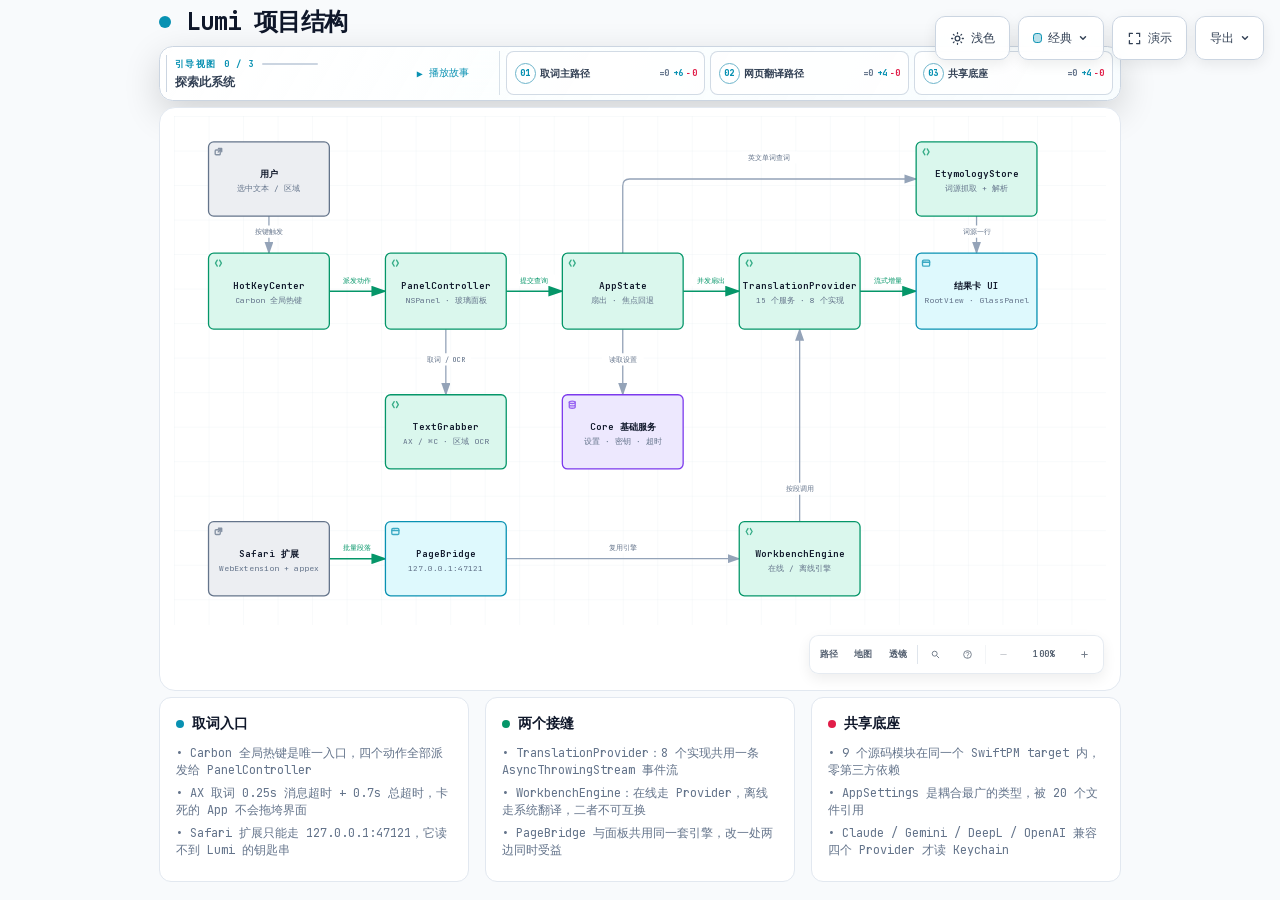
==== docs/lumi-architecture.html @ be167ce5 "Lumi: macOS 取词翻译面板（受 Easydict 启发，从零写起） 64 个 Swift 文件 / 16,240 行，单一 SwiftPM target，零第三方依赖。 build.sh 不" ====
<!DOCTYPE html>
<html lang="zh-CN" data-theme="dark" data-preset="classic">
<head>
  <meta charset="UTF-8">
  <meta name="viewport" content="width=device-width, initial-scale=1.0">
  <meta name="generator" content="archify 2.17.0-dev.1">
  <title>Lumi 项目结构</title>
  <script>
    // Resolve the theme before first paint so light-preference users don't
    // see a dark flash. The toolbar script below re-applies with UI state.
    (function () {
      try {
        var theme = null;
        try {
          var param = new URLSearchParams(window.location.search).get('theme');
          if (param === 'light' || param === 'dark') theme = param;
          if (new URLSearchParams(window.location.search).get('embed') === '1') {
            document.documentElement.setAttribute('data-embed', 'true');
          }
          if (new URLSearchParams(window.location.search).get('present') === '1') {
            document.documentElement.setAttribute('data-present', 'true');
          }
        } catch (_) {}
        if (!theme) {
          try { theme = localStorage.getItem('archify-theme'); } catch (_) {}
        }
        if (theme !== 'light' && theme !== 'dark') {
          theme = window.matchMedia('(prefers-color-scheme: light)').matches ? 'light' : 'dark';
        }
        document.documentElement.setAttribute('data-theme', theme);
      } catch (_) {}
    })();
  </script>
  <style id="archify-fonts">
/*
JetBrains Mono variable WOFF2 subsets from Google Fonts service revision v24.
These fixed bytes are shared by the viewer and its SVG/raster exports.
No local() source: an installed copy must not override the bundled font.
Uncovered characters (including CJK) still use the system fallback stack.
Upstream: https://github.com/JetBrains/JetBrainsMono

cyrillic-ext    1664 bytes  sha256 9343de2ca5d9549f792e7962375af8efb0f320c7643bfd36c884b5a30e5c396f
cyrillic        8892 bytes  sha256 4995a9a43ac659ec32fcd8b463755cd6a07b31a6e6b3894a6a153b661cf490e2
greek           6800 bytes  sha256 49c3da6c9a2b279b0f1f860f5cfb1f5dc38d88a5c7be9c9b1837bbc4e3db6111
vietnamese      5872 bytes  sha256 d44eb1936043a56038eb02dd70b243f379bef65783f94ec12f277550720411f1
latin-ext      11596 bytes  sha256 9c38cb2d0d2d93c1ee6e21fa78db76f13ea7e15e15cc64214c7ca89b6aaa35c4
latin          31340 bytes  sha256 2c32b9b3ee358c119e210f6f5195f9bd34894d78a785ff2e95d60e718e400af4

Copyright 2020 The JetBrains Mono Project Authors (https://github.com/JetBrains/JetBrainsMono)

This Font Software is licensed under the SIL Open Font License, Version 1.1.
This license is copied below, and is also available with a FAQ at:
https://openfontlicense.org


-----------------------------------------------------------
SIL OPEN FONT LICENSE Version 1.1 - 26 February 2007
-----------------------------------------------------------

PREAMBLE
The goals of the Open Font License (OFL) are to stimulate worldwide
development of collaborative font projects, to support the font creation
efforts of academic and linguistic communities, and to provide a free and
open framework in which fonts may be shared and improved in partnership
with others.

The OFL allows the licensed fonts to be used, studied, modified and
redistributed freely as long as they are not sold by themselves. The
fonts, including any derivative works, can be bundled, embedded,
redistributed and/or sold with any software provided that any reserved
names are not used by derivative works. The fonts and derivatives,
however, cannot be released under any other type of license. The
requirement for fonts to remain under this license does not apply
to any document created using the fonts or their derivatives.

DEFINITIONS
"Font Software" refers to the set of files released by the Copyright
Holder(s) under this license and clearly marked as such. This may
include source files, build scripts and documentation.

"Reserved Font Name" refers to any names specified as such after the
copyright statement(s).

"Original Version" refers to the collection of Font Software components as
distributed by the Copyright Holder(s).

"Modified Version" refers to any derivative made by adding to, deleting,
or substituting -- in part or in whole -- any of the components of the
Original Version, by changing formats or by porting the Font Software to a
new environment.

"Author" refers to any designer, engineer, programmer, technical
writer or other person who contributed to the Font Software.

PERMISSION & CONDITIONS
Permission is hereby granted, free of charge, to any person obtaining
a copy of the Font Software, to use, study, copy, merge, embed, modify,
redistribute, and sell modified and unmodified copies of the Font
Software, subject to the following conditions:

1) Neither the Font Software nor any of its individual components,
in Original or Modified Versions, may be sold by itself.

2) Original or Modified Versions of the Font Software may be bundled,
redistributed and/or sold with any software, provided that each copy
contains the above copyright notice and this license. These can be
included either as stand-alone text files, human-readable headers or
in the appropriate machine-readable metadata fields within text or
binary files as long as those fields can be easily viewed by the user.

3) No Modified Version of the Font Software may use the Reserved Font
Name(s) unless explicit written permission is granted by the corresponding
Copyright Holder. This restriction only applies to the primary font name as
presented to the users.

4) The name(s) of the Copyright Holder(s) or the Author(s) of the Font
Software shall not be used to promote, endorse or advertise any
Modified Version, except to acknowledge the contribution(s) of the
Copyright Holder(s) and the Author(s) or with their explicit written
permission.

5) The Font Software, modified or unmodified, in part or in whole,
must be distributed entirely under this license, and must not be
distributed under any other license. The requirement for fonts to
remain under this license does not apply to any document created
using the Font Software.

TERMINATION
This license becomes null and void if any of the above conditions are
not met.

DISCLAIMER
THE FONT SOFTWARE IS PROVIDED "AS IS", WITHOUT WARRANTY OF ANY KIND,
EXPRESS OR IMPLIED, INCLUDING BUT NOT LIMITED TO ANY WARRANTIES OF
MERCHANTABILITY, FITNESS FOR A PARTICULAR PURPOSE AND NONINFRINGEMENT
OF COPYRIGHT, PATENT, TRADEMARK, OR OTHER RIGHT. IN NO EVENT SHALL THE
COPYRIGHT HOLDER BE LIABLE FOR ANY CLAIM, DAMAGES OR OTHER LIABILITY,
INCLUDING ANY GENERAL, SPECIAL, INDIRECT, INCIDENTAL, OR CONSEQUENTIAL
DAMAGES, WHETHER IN AN ACTION OF CONTRACT, TORT OR OTHERWISE, ARISING
FROM, OUT OF THE USE OR INABILITY TO USE THE FONT SOFTWARE OR FROM
OTHER DEALINGS IN THE FONT SOFTWARE.
*/
    /* cyrillic-ext */
    @font-face { font-family: 'JetBrains Mono'; font-style: normal; font-weight: 400 800; font-display: swap;
      src: url([data-uri]) format('woff2');
      unicode-range: U+0460-052F, U+1C80-1C8A, U+20B4, U+2DE0-2DFF, U+A640-A69F, U+FE2E-FE2F; }
    /* cyrillic */
    @font-face { font-family: 'JetBrains Mono'; font-style: normal; font-weight: 400 800; font-display: swap;
      src: url([data-uri]) format('woff2');
      unicode-range: U+0301, U+0400-045F, U+0490-0491, U+04B0-04B1, U+2116; }
    /* greek */
    @font-face { font-family: 'JetBrains Mono'; font-style: normal; font-weight: 400 800; font-display: swap;
      src: url([data-uri]) format('woff2');
      unicode-range: U+0370-0377, U+037A-037F, U+0384-038A, U+038C, U+038E-03A1, U+03A3-03FF; }
    /* vietnamese */
    @font-face { font-family: 'JetBrains Mono'; font-style: normal; font-weight: 400 800; font-display: swap;
      src: url([data-uri]) format('woff2');
      unicode-range: U+0102-0103, U+0110-0111, U+0128-0129, U+0168-0169, U+01A0-01A1, U+01AF-01B0, U+0300-0301, U+0303-0304, U+0308-0309, U+0323, U+0329, U+1EA0-1EF9, U+20AB; }
    /* latin-ext */
    @font-face { font-family: 'JetBrains Mono'; font-style: normal; font-weight: 400 800; font-display: swap;
      src: url([data-uri]) format('woff2');
      unicode-range: U+0100-02BA, U+02BD-02C5, U+02C7-02CC, U+02CE-02D7, U+02DD-02FF, U+0304, U+0308, U+0329, U+1D00-1DBF, U+1E00-1E9F, U+1EF2-1EFF, U+2020, U+20A0-20AB, U+20AD-20C0, U+2113, U+2C60-2C7F, U+A720-A7FF; }
    /* latin */
    @font-face { font-family: 'JetBrains Mono'; font-style: normal; font-weight: 400 800; font-display: swap;
      src: url([data-uri]) format('woff2');
      unicode-range: U+0000-00FF, U+0131, U+0152-0153, U+02BB-02BC, U+02C6, U+02DA, U+02DC, U+0304, U+0308, U+0329, U+2000-206F, U+20AC, U+2122, U+2191, U+2193, U+2212, U+2215, U+FEFF, U+FFFD; }
  </style>
  <style>
    /* ==========================================================
       THEME VARIABLES — switch by toggling [data-theme] on <html>
       ========================================================== */
    :root,
    [data-theme="dark"] {
      --bg: #020617;
      --grid: #1e293b;
      --text: #ffffff;
      --text-muted: #94a3b8;
      --text-dim: #475569;
      /* UI chrome and menu hints need more contrast than SVG .t-dim accents */
      --text-faint: #7d8da1;

      --panel: rgba(15, 23, 42, 0.5);
      --panel-border: #1e293b;
      --lane-fill: rgba(15, 23, 42, 0.22);
      --lane-stroke: #334155;

      --arrow: #64748b;
      --arrow-emphasis: #34d399;

      /* Opaque mask color used behind semi-transparent component fills
         so the arrows drawn underneath are properly hidden. */
      --mask: #0f172a;

      --frontend-fill:    rgba(8, 51, 68, 0.4);
      --frontend-stroke:  #22d3ee;
      --backend-fill:     rgba(6, 78, 59, 0.4);
      --backend-stroke:   #34d399;
      --database-fill:    rgba(76, 29, 149, 0.4);
      --database-stroke:  #a78bfa;
      --cloud-fill:       rgba(120, 53, 15, 0.3);
      --cloud-stroke:     #fbbf24;
      --security-fill:    rgba(136, 19, 55, 0.4);
      --security-stroke:  #fb7185;
      --messagebus-fill:  rgba(251, 146, 60, 0.3);
      --messagebus-stroke:#fb923c;
      --external-fill:    rgba(30, 41, 59, 0.5);
      --external-stroke:  #94a3b8;

      --toolbar-bg:       rgba(15, 23, 42, 0.8);
      --toolbar-border:   #334155;
      --toolbar-text:     #e2e8f0;
      --toolbar-hover:    rgba(15, 23, 42, 0.95);
      --toolbar-menu-bg:  #0f172a;
    }

    [data-theme="light"] {
      --bg: #f8fafc;
      --grid: #e2e8f0;
      --text: #0f172a;
      --text-muted: #64748b;
      --text-dim: #94a3b8;
      --text-faint: #64748b;

      --panel: #ffffff;
      --panel-border: #e2e8f0;
      --lane-fill: rgba(248, 250, 252, 0.65);
      --lane-stroke: #cbd5e1;

      --arrow: #94a3b8;
      --arrow-emphasis: #059669;

      --mask: #ffffff;

      --frontend-fill:    rgba(34, 211, 238, 0.15);
      --frontend-stroke:  #0891b2;
      --backend-fill:     rgba(52, 211, 153, 0.18);
      --backend-stroke:   #059669;
      --database-fill:    rgba(167, 139, 250, 0.2);
      --database-stroke:  #7c3aed;
      --cloud-fill:       rgba(251, 191, 36, 0.18);
      --cloud-stroke:     #d97706;
      --security-fill:    rgba(251, 113, 133, 0.15);
      --security-stroke:  #e11d48;
      --messagebus-fill:  rgba(251, 146, 60, 0.15);
      --messagebus-stroke:#ea580c;
      --external-fill:    rgba(148, 163, 184, 0.18);
      --external-stroke:  #64748b;

      --toolbar-bg:       rgba(255, 255, 255, 0.92);
      --toolbar-border:   #cbd5e1;
      --toolbar-text:     #334155;
      --toolbar-hover:    #ffffff;
      --toolbar-menu-bg:  #ffffff;
    }

    /* ==========================================================
       SIGNAL FLOW — an opt-in, motion-forward visual preset.
       The variables also target a standalone exported SVG, whose
       root carries data-preset and data-theme directly.
       ========================================================== */
    [data-preset="signal-flow"][data-theme="dark"] {
      --bg: #030711;
      --grid: #15233a;
      --panel: rgba(6, 14, 28, 0.78);
      --panel-border: #1d3350;
      --lane-fill: rgba(9, 22, 40, 0.5);
      --lane-stroke: #2c4564;
      --text: #f5fbff;
      --text-muted: #9eb0c7;
      --text-dim: #52667f;
      --text-faint: #7890ad;
      --mask: #07101e;
      --frontend-fill: rgba(6, 182, 212, 0.14);
      --frontend-stroke: #67e8f9;
      --backend-fill: rgba(16, 185, 129, 0.14);
      --backend-stroke: #5eead4;
      --database-fill: rgba(139, 92, 246, 0.16);
      --database-stroke: #c4b5fd;
      --cloud-fill: rgba(245, 158, 11, 0.13);
      --cloud-stroke: #fcd34d;
      --security-fill: rgba(244, 63, 94, 0.13);
      --security-stroke: #fda4af;
      --messagebus-fill: rgba(249, 115, 22, 0.13);
      --messagebus-stroke: #fdba74;
      --external-fill: rgba(71, 85, 105, 0.24);
      --external-stroke: #a5b4c7;
      --arrow: #7890ad;
      --arrow-emphasis: #2dd4bf;
      --toolbar-bg: rgba(7, 16, 30, 0.86);
      --toolbar-border: #29415f;
      --toolbar-menu-bg: #07101e;
    }

    [data-preset="signal-flow"][data-theme="light"] {
      --bg: #f4f9fc;
      --grid: #d4e5ee;
      --panel: rgba(255, 255, 255, 0.82);
      --panel-border: #bfd5e2;
      --lane-fill: rgba(232, 243, 248, 0.62);
      --lane-stroke: #a9c5d5;
      --text: #102638;
      --text-muted: #587287;
      --text-dim: #8aa2b4;
      --text-faint: #668397;
      --mask: #ffffff;
      --frontend-fill: rgba(6, 182, 212, 0.09);
      --frontend-stroke: #0789a1;
      --backend-fill: rgba(5, 150, 105, 0.09);
      --backend-stroke: #087f69;
      --database-fill: rgba(124, 58, 237, 0.09);
      --database-stroke: #7254c7;
      --cloud-fill: rgba(217, 119, 6, 0.08);
      --cloud-stroke: #b9670b;
      --security-fill: rgba(225, 29, 72, 0.08);
      --security-stroke: #c53a59;
      --messagebus-fill: rgba(234, 88, 12, 0.08);
      --messagebus-stroke: #c65f27;
      --external-fill: rgba(100, 116, 139, 0.1);
      --external-stroke: #607a8c;
      --arrow: #7b97aa;
      --arrow-emphasis: #0d9488;
    }

    /* ==========================================================
       BLUEPRINT — a review-first drafting preset for deployment,
       infrastructure, and technical design documentation. It keeps
       the same semantic palette and geometry while trading glow for
       precise grid contrast, squared materials, and drafting marks.
       ========================================================== */
    [data-preset="blueprint"][data-theme="dark"] {
      --bg: #06131f;
      --grid: #17425a;
      --panel: rgba(7, 27, 43, 0.9);
      --panel-border: #27627f;
      --lane-fill: rgba(10, 43, 66, 0.36);
      --lane-stroke: #34799a;
      --text: #e3f6ff;
      --text-muted: #91b8ca;
      --text-dim: #557e92;
      --text-faint: #739caf;
      --mask: #0a2031;
      --frontend-fill: rgba(26, 157, 193, 0.14);
      --frontend-stroke: #66d9ef;
      --backend-fill: rgba(31, 155, 124, 0.13);
      --backend-stroke: #69dfbd;
      --database-fill: rgba(120, 105, 196, 0.14);
      --database-stroke: #b4a8ff;
      --cloud-fill: rgba(197, 145, 43, 0.13);
      --cloud-stroke: #ffd166;
      --security-fill: rgba(199, 76, 104, 0.13);
      --security-stroke: #ff8da1;
      --messagebus-fill: rgba(207, 112, 49, 0.13);
      --messagebus-stroke: #ffad66;
      --external-fill: rgba(84, 119, 139, 0.18);
      --external-stroke: #a7cad9;
      --arrow: #78a3b7;
      --arrow-emphasis: #64dfc1;
      --toolbar-bg: rgba(7, 28, 45, 0.92);
      --toolbar-border: #34799a;
      --toolbar-text: #d8f3ff;
      --toolbar-hover: rgba(18, 58, 83, 0.95);
      --toolbar-menu-bg: #0a2031;
    }

    [data-preset="blueprint"][data-theme="light"] {
      --bg: #edf7fa;
      --grid: #b5d5e1;
      --panel: rgba(249, 253, 255, 0.94);
      --panel-border: #78aabd;
      --lane-fill: rgba(210, 232, 240, 0.42);
      --lane-stroke: #83b2c4;
      --text: #123344;
      --text-muted: #4e7486;
      --text-dim: #86a6b4;
      --text-faint: #668c9d;
      --mask: #f9fdff;
      --frontend-fill: rgba(8, 145, 178, 0.08);
      --frontend-stroke: #087f9c;
      --backend-fill: rgba(5, 128, 101, 0.08);
      --backend-stroke: #08755f;
      --database-fill: rgba(100, 75, 180, 0.08);
      --database-stroke: #6757a8;
      --cloud-fill: rgba(181, 120, 15, 0.08);
      --cloud-stroke: #a86609;
      --security-fill: rgba(190, 48, 80, 0.07);
      --security-stroke: #b32f50;
      --messagebus-fill: rgba(196, 81, 22, 0.07);
      --messagebus-stroke: #b65120;
      --external-fill: rgba(79, 112, 128, 0.08);
      --external-stroke: #506f7e;
      --arrow: #6d93a5;
      --arrow-emphasis: #087f69;
      --toolbar-bg: rgba(247, 252, 254, 0.94);
      --toolbar-border: #8ab5c5;
      --toolbar-text: #294f61;
      --toolbar-hover: #ffffff;
      --toolbar-menu-bg: #f9fdff;
    }

    /* ==========================================================
       EDITORIAL — a warm, publication-minded preset for design
       reviews, launch notes, and documentation. The diagram keeps
       the same semantic palette and exact geometry, but trades
       software chrome for paper, ink, ruled structure, and one
       restrained vermilion accent.
       ========================================================== */
    [data-preset="editorial"][data-theme="dark"] {
      --bg: #181611;
      --grid: #39342a;
      --panel: rgba(35, 31, 24, 0.96);
      --panel-border: #625a4a;
      --lane-fill: rgba(52, 46, 35, 0.46);
      --lane-stroke: #726957;
      --text: #f4eddf;
      --text-muted: #b9ae9b;
      --text-dim: #776e60;
      --text-faint: #9d917e;
      --mask: #231f18;
      --frontend-fill: rgba(43, 133, 142, 0.16);
      --frontend-stroke: #7fc6c7;
      --backend-fill: rgba(63, 132, 92, 0.16);
      --backend-stroke: #8fc29e;
      --database-fill: rgba(117, 91, 141, 0.17);
      --database-stroke: #c0a4d0;
      --cloud-fill: rgba(170, 119, 49, 0.16);
      --cloud-stroke: #d8ad68;
      --security-fill: rgba(157, 69, 65, 0.17);
      --security-stroke: #df9085;
      --messagebus-fill: rgba(174, 79, 42, 0.16);
      --messagebus-stroke: #df946f;
      --external-fill: rgba(126, 115, 96, 0.18);
      --external-stroke: #b8ad99;
      --arrow: #948978;
      --arrow-emphasis: #dd6b3d;
      --toolbar-bg: rgba(35, 31, 24, 0.92);
      --toolbar-border: #625a4a;
      --toolbar-text: #eee5d5;
      --toolbar-hover: #302a20;
      --toolbar-menu-bg: #231f18;
    }

    [data-preset="editorial"][data-theme="light"] {
      --bg: #f2eee5;
      --grid: #d8d0c2;
      --panel: rgba(251, 248, 241, 0.97);
      --panel-border: #c4b9a6;
      --lane-fill: rgba(229, 221, 207, 0.42);
      --lane-stroke: #b8aa94;
      --text: #242018;
      --text-muted: #6f6658;
      --text-dim: #a09788;
      --text-faint: #817767;
      --mask: #fbf8f1;
      --frontend-fill: rgba(31, 117, 126, 0.09);
      --frontend-stroke: #287e84;
      --backend-fill: rgba(42, 119, 75, 0.09);
      --backend-stroke: #397b53;
      --database-fill: rgba(105, 75, 130, 0.09);
      --database-stroke: #765d86;
      --cloud-fill: rgba(157, 103, 31, 0.1);
      --cloud-stroke: #9a671f;
      --security-fill: rgba(153, 58, 52, 0.09);
      --security-stroke: #9e463f;
      --messagebus-fill: rgba(182, 70, 27, 0.09);
      --messagebus-stroke: #ad4b25;
      --external-fill: rgba(101, 91, 75, 0.09);
      --external-stroke: #746b5e;
      --arrow: #8a806f;
      --arrow-emphasis: #bb4c23;
      --toolbar-bg: rgba(251, 248, 241, 0.94);
      --toolbar-border: #c4b9a6;
      --toolbar-text: #40392f;
      --toolbar-hover: #fffdf8;
      --toolbar-menu-bg: #fbf8f1;
    }

    * { margin: 0; padding: 0; box-sizing: border-box; }

    body {
      font-family: 'JetBrains Mono', ui-monospace, SFMono-Regular, Menlo, Consolas, 'DejaVu Sans Mono', 'Liberation Mono', 'Noto Sans Mono CJK SC', 'PingFang SC', 'Hiragino Sans GB', 'Microsoft YaHei', monospace;
      background: var(--bg);
      min-height: 100vh;
      padding: 2rem;
      color: var(--text);
      transition: background 0.2s ease, color 0.2s ease;
    }

    html[data-preset="signal-flow"] body {
      background-image:
        radial-gradient(circle at 18% -8%, rgba(34, 211, 238, 0.14), transparent 34rem),
        radial-gradient(circle at 92% 18%, rgba(139, 92, 246, 0.12), transparent 30rem);
      background-attachment: fixed;
    }
    html[data-preset="signal-flow"][data-theme="light"] body {
      background-image:
        radial-gradient(circle at 18% -8%, rgba(6, 182, 212, 0.12), transparent 34rem),
        radial-gradient(circle at 92% 18%, rgba(139, 92, 246, 0.08), transparent 30rem);
    }
    html[data-preset="blueprint"] body {
      background-image:
        linear-gradient(var(--grid) 1px, transparent 1px),
        linear-gradient(90deg, var(--grid) 1px, transparent 1px);
      background-size: 32px 32px;
      background-position: -1px -1px;
      background-attachment: fixed;
    }
    html[data-preset="editorial"] body {
      background-image:
        linear-gradient(90deg, transparent 0, transparent 5.4rem, color-mix(in srgb, var(--security-stroke) 18%, transparent) 5.4rem, color-mix(in srgb, var(--security-stroke) 18%, transparent) calc(5.4rem + 1px), transparent calc(5.4rem + 1px)),
        repeating-linear-gradient(0deg, transparent 0, transparent 31px, color-mix(in srgb, var(--grid) 36%, transparent) 31px, color-mix(in srgb, var(--grid) 36%, transparent) 32px);
      background-attachment: fixed;
    }

    /* Gallery/embed mode keeps the generated artifact as the source of truth
       while presenting only its diagram surface inside a proof card. */
    html[data-embed="true"] body {
      min-height: 0;
      padding: 0;
      overflow: hidden;
      background: var(--bg);
      background-image: none;
    }
    html[data-embed="true"] .toolbar,
    html[data-embed="true"] .header,
    html[data-embed="true"] .cards,
    html[data-embed="true"] .diagram-nav,
    html[data-embed="true"] .overview-map,
    html[data-embed="true"] .focus-chip,
    html[data-embed="true"] .route-probe,
    html[data-embed="true"] .semantic-lens,
    html[data-embed="true"] .diagram-guide,
    html[data-embed="true"] .node-finder,
    html[data-embed="true"] .guided-views { display: none !important; }
    html[data-embed="true"] .container { max-width: none; }
    html[data-embed="true"] .diagram-container {
      padding: 0.5rem;
      border: 0;
      border-radius: 0;
      box-shadow: none;
    }
    html[data-embed="true"] .diagram-container svg { min-width: 0; }

    /* Share Chapter Cue lives in the HTML viewer layer, not inside the SVG.
       It gives one-shot embeds a title, authored note, truthful stop order,
       and lifecycle state while canonical diagram geometry stays untouched. */
    .share-chapter-cue { display: none; }
    html[data-embed="true"][data-share-playback="true"] .share-chapter-cue:not([hidden]),
    html[data-embed="true"][data-share-moment="true"] .share-chapter-cue:not([hidden]) {
      position: absolute;
      z-index: 18;
      top: 0.85rem;
      left: 50%;
      display: grid;
      grid-template-columns: auto minmax(9rem, 13.5rem) minmax(0, 1fr);
      align-items: center;
      gap: 0.45rem 0.85rem;
      width: min(52rem, calc(100% - 1.5rem));
      min-height: 3.35rem;
      padding: 0.55rem 0.75rem 0.65rem;
      overflow: hidden;
      border: 1px solid color-mix(in srgb, var(--frontend-stroke) 42%, var(--toolbar-border));
      border-radius: 0.75rem;
      background:
        linear-gradient(115deg, color-mix(in srgb, var(--frontend-fill) 52%, transparent), transparent 45%),
        color-mix(in srgb, var(--toolbar-menu-bg) 92%, transparent);
      color: var(--toolbar-text);
      box-shadow: 0 14px 42px rgba(0, 0, 0, 0.3), inset 0 1px 0 rgba(255, 255, 255, 0.045);
      backdrop-filter: blur(16px);
      pointer-events: none;
      animation: archify-share-cue-enter 280ms cubic-bezier(0.22, 1, 0.36, 1) both;
    }
    html[data-preset="blueprint"] .share-chapter-cue {
      border-radius: 0.2rem;
      background:
        linear-gradient(90deg, color-mix(in srgb, var(--frontend-fill) 46%, transparent), transparent 36%),
        var(--toolbar-menu-bg);
      box-shadow: 0 10px 28px rgba(0, 0, 0, 0.2);
      backdrop-filter: none;
    }
    html[data-preset="editorial"] .share-chapter-cue {
      border-color: var(--panel-border);
      background:
        linear-gradient(90deg, color-mix(in srgb, var(--security-fill) 58%, transparent), transparent 42%),
        var(--toolbar-menu-bg);
      box-shadow: 0 10px 30px color-mix(in srgb, #000 18%, transparent);
      backdrop-filter: none;
    }
    html[data-preset="editorial"] .share-chapter-state { color: var(--arrow-emphasis); }
    html[data-preset="editorial"] .share-chapter-state::before {
      border-radius: 0;
      box-shadow: none;
      transform: rotate(45deg) scale(0.8);
    }
    .share-chapter-index {
      display: grid;
      gap: 0.12rem;
      min-width: 5rem;
      padding-right: 0.75rem;
      border-right: 1px solid var(--toolbar-border);
    }
    .share-chapter-state {
      display: inline-flex;
      align-items: center;
      gap: 0.36rem;
      color: var(--frontend-stroke);
      font-size: 0.5rem;
      font-weight: 800;
      letter-spacing: 0.14em;
      text-transform: uppercase;
    }
    .share-chapter-state::before {
      width: 0.38rem;
      height: 0.38rem;
      border-radius: 50%;
      background: currentColor;
      box-shadow: 0 0 10px currentColor;
      content: '';
    }
    .share-chapter-cue[data-state="playing"] .share-chapter-state::before {
      animation: archify-share-cue-pulse 1.15s ease-in-out infinite;
    }
    .share-chapter-count {
      color: var(--text-faint);
      font-size: 0.5rem;
      font-weight: 700;
      letter-spacing: 0.08em;
      text-transform: uppercase;
    }
    .share-chapter-copy { min-width: 0; }
    .share-chapter-copy strong,
    .share-chapter-copy small,
    .share-chapter-route {
      display: block;
      overflow: hidden;
      text-overflow: ellipsis;
      white-space: nowrap;
    }
    .share-chapter-copy strong {
      color: var(--toolbar-text);
      font-size: 0.6875rem;
      line-height: 1.35;
    }
    .share-chapter-copy small {
      margin-top: 0.08rem;
      color: var(--text-muted);
      font-size: 0.5rem;
      line-height: 1.35;
    }
    .share-chapter-route {
      color: color-mix(in srgb, var(--frontend-stroke) 76%, var(--text-muted));
      font-size: 0.5625rem;
      font-weight: 650;
      letter-spacing: 0.015em;
      text-align: right;
    }
    .share-chapter-progress {
      position: absolute;
      right: 0;
      bottom: 0;
      left: 0;
      height: 2px;
      overflow: hidden;
      background: color-mix(in srgb, var(--toolbar-border) 72%, transparent);
    }
    .share-chapter-progress span {
      display: block;
      width: 100%;
      height: 100%;
      background: linear-gradient(90deg, var(--frontend-stroke), var(--database-stroke));
      box-shadow: 0 0 12px var(--frontend-stroke);
      transform: scaleX(0);
      transform-origin: left center;
    }

    /* Presentation Stage is a viewer-only layer: it gives the live diagram
       the viewport while keeping guided views, theme, focus, and exports real.
       Embed mode wins when both query parameters are present. */
    html[data-present="true"]:not([data-embed="true"]) body {
      height: 100dvh;
      min-height: 0;
      padding: 1rem;
      overflow: hidden;
    }
    html[data-present="true"]:not([data-embed="true"]) .container {
      display: flex;
      flex-direction: column;
      gap: 0.75rem;
      width: 100%;
      max-width: none;
      height: calc(100dvh - 2rem);
    }
    html[data-present="true"]:not([data-embed="true"]) .header {
      flex: none;
      min-width: 0;
      margin: 0;
      padding-right: 23rem;
    }
    html[data-present="true"]:not([data-embed="true"]) .header-row { margin-bottom: 0.25rem; }
    html[data-present="true"]:not([data-embed="true"]) .subtitle {
      overflow: hidden;
      text-overflow: ellipsis;
      white-space: nowrap;
    }
    html[data-present="true"]:not([data-embed="true"]) .guided-views {
      flex: none;
      margin-bottom: 0;
    }
    html[data-present="true"]:not([data-embed="true"]) .diagram-container {
      display: flex;
      flex: 1 1 auto;
      align-items: center;
      justify-content: center;
      min-height: 0;
      padding: 0.75rem;
      padding-bottom: calc(0.75rem + var(--archify-nav-reserve));
    }
    html[data-present="true"]:not([data-embed="true"]) .diagram-container > svg {
      flex: 1 1 auto;
      height: 100%;
      min-height: 0;
      width: 100%;
      min-width: 0;
    }
    html[data-present="true"]:not([data-embed="true"]) .cards { display: none; }
    html[data-present="true"]:not([data-embed="true"]) #btn-present {
      border-color: var(--frontend-stroke);
      color: var(--frontend-stroke);
    }

    /* The reader owns only the outer scale. Wide diagrams keep one authored
       SVG/viewBox while the runtime chooses a desktop width from the actual
       vertical budget. This avoids device-specific files and breakpoint
       jumps between a laptop and a tall monitor. */
    .container {
      width: 100%;
      max-width: var(--archify-reader-width, 1440px);
      margin: 0 auto;
    }
    @media (min-width: 768px) and (max-height: 920px) {
      .header { margin-bottom: 1rem; }
      .diagram-container { padding: 1rem; }
      .cards { margin-top: 1rem; }
      .card { padding: 1rem; }
    }

    .header { margin-bottom: 1.5rem; padding-right: 29.5rem; }

    html[data-preset="signal-flow"] .header,
    html[data-preset="blueprint"] .header,
    html[data-preset="editorial"] .header { padding-right: 29.5rem; }

    .header-row {
      display: flex;
      align-items: center;
      gap: 1rem;
      margin-bottom: 0.5rem;
    }

    .pulse-dot {
      width: 12px;
      height: 12px;
      background: var(--frontend-stroke);
      border-radius: 50%;
      animation: none;
    }

    html[data-motion-capable="true"] .pulse-dot { animation: pulse 2s infinite; }

    @keyframes pulse {
      0%, 100% { opacity: 1; }
      50% { opacity: 0.5; }
    }

    h1 {
      font-size: 1.5rem;
      font-weight: 700;
      letter-spacing: -0.025em;
    }

    .subtitle {
      color: var(--text-muted);
      font-size: 0.875rem;
      margin-left: 1.75rem;
    }

    html[data-preset="signal-flow"] .header-row::after {
      content: attr(data-preset-badge-signal-flow);
      margin-left: auto;
      color: var(--frontend-stroke);
      border: 1px solid var(--frontend-stroke);
      border-radius: 999px;
      padding: 0.28rem 0.6rem;
      font-size: 0.625rem;
      letter-spacing: 0.12em;
      opacity: 0.82;
      box-shadow: 0 0 20px rgba(34, 211, 238, 0.12);
      white-space: nowrap;
    }

    html[data-preset="blueprint"] .pulse-dot {
      width: 10px;
      height: 10px;
      border: 1px solid var(--frontend-stroke);
      border-radius: 1px;
      background: transparent;
      box-shadow: inset 0 0 0 2px var(--bg);
      transform: rotate(45deg);
      animation: none;
    }
    html[data-preset="blueprint"] .header-row::after {
      content: attr(data-preset-badge-blueprint);
      margin-left: auto;
      padding: 0.28rem 0.55rem;
      border-top: 1px solid var(--frontend-stroke);
      border-bottom: 1px solid var(--frontend-stroke);
      color: var(--frontend-stroke);
      font-size: 0.5625rem;
      font-weight: 700;
      letter-spacing: 0.14em;
      white-space: nowrap;
    }

    html[data-preset="editorial"] h1,
    html[data-preset="editorial"] .card h3 {
      font-family: Georgia, 'Times New Roman', 'Songti SC', STSong, serif;
      letter-spacing: -0.02em;
    }
    html[data-preset="editorial"] h1 { font-size: 1.72rem; font-weight: 600; }
    html[data-preset="editorial"] .pulse-dot {
      width: 9px;
      height: 9px;
      border: 1px solid var(--arrow-emphasis);
      border-radius: 0;
      background: var(--arrow-emphasis);
      box-shadow: 0 0 0 3px color-mix(in srgb, var(--arrow-emphasis) 14%, transparent);
      transform: rotate(45deg);
      animation: none;
    }
    html[data-preset="editorial"] .header-row::after {
      content: attr(data-preset-badge-editorial);
      margin-left: auto;
      padding: 0.32rem 0 0.24rem;
      border-bottom: 2px solid var(--arrow-emphasis);
      color: var(--arrow-emphasis);
      font-family: Georgia, 'Times New Roman', serif;
      font-size: 0.625rem;
      font-style: italic;
      font-weight: 600;
      letter-spacing: 0.08em;
      white-space: nowrap;
    }

    .diagram-container {
      --archify-nav-reserve: 0px;
      background: var(--panel);
      border-radius: 1rem;
      border: 1px solid var(--panel-border);
      padding: 1.5rem;
      padding-bottom: calc(1.5rem + var(--archify-nav-reserve));
      overflow: hidden;
      position: relative;
    }

    html[data-preset="signal-flow"] .diagram-container {
      position: relative;
      overflow: hidden;
      background: linear-gradient(180deg, rgba(8, 20, 38, 0.82), rgba(3, 8, 18, 0.94));
      box-shadow: inset 0 1px 0 rgba(255, 255, 255, 0.04), 0 28px 80px rgba(0, 0, 0, 0.34);
    }
    html[data-preset="signal-flow"][data-theme="light"] .diagram-container {
      background: linear-gradient(180deg, rgba(255, 255, 255, 0.9), rgba(237, 246, 250, 0.94));
      box-shadow: inset 0 1px 0 rgba(255, 255, 255, 0.72), 0 24px 60px rgba(45, 78, 99, 0.12);
    }
    html[data-preset="blueprint"] .diagram-container {
      border-color: var(--panel-border);
      border-radius: 0.35rem;
      background: var(--panel);
      box-shadow:
        inset 0 0 0 1px color-mix(in srgb, var(--panel-border) 34%, transparent),
        0 18px 48px rgba(0, 0, 0, 0.16);
    }
    html[data-preset="blueprint"] .diagram-container::after {
      content: "";
      position: absolute;
      z-index: 10;
      inset: 0.7rem;
      pointer-events: none;
      background:
        linear-gradient(var(--frontend-stroke), var(--frontend-stroke)) left top / 1.35rem 1px no-repeat,
        linear-gradient(var(--frontend-stroke), var(--frontend-stroke)) left top / 1px 1.35rem no-repeat,
        linear-gradient(var(--frontend-stroke), var(--frontend-stroke)) right top / 1.35rem 1px no-repeat,
        linear-gradient(var(--frontend-stroke), var(--frontend-stroke)) right top / 1px 1.35rem no-repeat,
        linear-gradient(var(--frontend-stroke), var(--frontend-stroke)) left bottom / 1.35rem 1px no-repeat,
        linear-gradient(var(--frontend-stroke), var(--frontend-stroke)) left bottom / 1px 1.35rem no-repeat,
        linear-gradient(var(--frontend-stroke), var(--frontend-stroke)) right bottom / 1.35rem 1px no-repeat,
        linear-gradient(var(--frontend-stroke), var(--frontend-stroke)) right bottom / 1px 1.35rem no-repeat;
      opacity: 0.58;
    }
    html[data-preset="editorial"] .diagram-container {
      overflow: hidden;
      border-color: var(--panel-border);
      border-radius: 0.38rem;
      background:
        linear-gradient(90deg, color-mix(in srgb, var(--security-fill) 58%, transparent), transparent 12%),
        var(--panel);
      box-shadow:
        0 1px 0 color-mix(in srgb, var(--text) 6%, transparent),
        0 18px 48px color-mix(in srgb, #000 19%, transparent);
    }
    html[data-preset="editorial"] .diagram-container::after {
      position: absolute;
      z-index: 10;
      top: 0.72rem;
      right: 1.25rem;
      padding: 0.2rem 0.52rem;
      border: 1px solid var(--panel-border);
      background: var(--panel);
      color: var(--arrow-emphasis);
      content: attr(data-preset-badge-editorial-plate);
      font-family: Georgia, 'Times New Roman', serif;
      font-size: 0.52rem;
      font-style: italic;
      font-weight: 600;
      letter-spacing: 0.09em;
      pointer-events: none;
    }
    html[data-embed="true"][data-preset="editorial"] .diagram-container::after { display: none; }
    html[data-motion-capable="true"][data-preset="signal-flow"][data-ambient-motion="running"] .diagram-container::before {
      content: "";
      position: absolute;
      inset: 0;
      pointer-events: none;
      background: linear-gradient(115deg, transparent 28%, rgba(103, 232, 249, 0.035) 48%, transparent 68%);
      transform: translateX(-70%);
      animation: archify-signal-scan 4.8s ease-in-out 1 both;
    }

    /* Motion Governor gives the reader a real static state and gives the
       strongest semantic action the only motion budget. Atmosphere resets to
       its authored base instead of freezing mid-cycle. Static artifacts never
       start a decorative pulse or scan. */
    html:not([data-motion-capable="true"]) svg[data-animation="trace"] [data-animate] {
      animation: none !important;
    }
    html[data-motion="still"] .pulse-dot,
    html[data-motion="still"] .diagram-container::before,
    html[data-motion="still"] svg[data-animation="trace"] [data-animate],
    html[data-motion-owner] .pulse-dot,
    html[data-motion-owner] .diagram-container::before,
    html[data-motion-owner] svg[data-animation="trace"] [data-animate],
    html[data-embed="true"] .pulse-dot,
    html[data-embed="true"] .diagram-container::before,
    html[data-share-playback="true"] .pulse-dot,
    html[data-share-playback="true"] .diagram-container::before,
    html[data-document-hidden="true"] .pulse-dot,
    html[data-document-hidden="true"] .diagram-container::before,
    html[data-document-hidden="true"] svg[data-animation="trace"] [data-animate] {
      animation: none !important;
    }
    html[data-motion="still"] .diagram-container::before,
    html[data-motion-owner] .diagram-container::before,
    html[data-embed="true"] .diagram-container::before,
    html[data-share-playback="true"] .diagram-container::before {
      opacity: 0;
    }
    html[data-motion="still"] .guided-view-progress span,
    html[data-motion="still"] .guided-story-caption,
    html[data-motion="still"] .story-trail-flow,
    html[data-motion="still"] .intent-trace-flow,
    html[data-motion="still"] .route-probe-flow,
    html[data-motion="still"] .route-journey-flow,
    html[data-motion="still"] .semantic-lens-flow,
    html[data-motion="still"] .diagram-guide,
    html[data-motion="still"] [data-story-step],
    html[data-motion="still"] .overview-map-live,
    html[data-motion="still"] .guided-view-stop,
    html[data-motion="still"] .share-chapter-cue,
    html[data-motion="still"] .share-chapter-state::before,
    html[data-motion="still"] .share-chapter-progress span,
    html[data-document-hidden="true"] .guided-view-progress span,
    html[data-document-hidden="true"] .story-trail-flow,
    html[data-document-hidden="true"] .intent-trace-flow,
    html[data-document-hidden="true"] .route-probe-flow,
    html[data-document-hidden="true"] .route-journey-flow,
    html[data-document-hidden="true"] .semantic-lens-flow,
    html[data-document-hidden="true"] .diagram-guide,
    html[data-document-hidden="true"] [data-story-step],
    html[data-document-hidden="true"] .overview-map-live,
    html[data-document-hidden="true"] .guided-view-stop,
    html[data-document-hidden="true"] .share-chapter-cue,
    html[data-document-hidden="true"] .share-chapter-state::before,
    html[data-document-hidden="true"] .share-chapter-progress span {
      animation: none !important;
    }
    html[data-motion="still"] .guided-view-progress span {
      transform: scaleX(1) !important;
    }
    html[data-motion="still"] svg[data-story-playing="true"] .story-trail-flow {
      stroke-dasharray: none;
      stroke-dashoffset: 0;
      opacity: 0.55;
    }
    html[data-motion="still"] .intent-trace-flow,
    html[data-motion="still"] .route-probe-flow {
      stroke-dasharray: none;
      stroke-dashoffset: 0;
      opacity: 0.72;
    }
    html[data-motion="still"] .route-journey-overlay,
    html[data-document-hidden="true"] .route-journey-overlay { display: none !important; }
    html[data-motion="still"] .relationship-pulse-overlay,
    html[data-motion="still"] .story-carrier-overlay,
    html[data-document-hidden="true"] .story-carrier-overlay { display: none !important; }
    html[data-motion="still"] .chapter-handoff-overlay { display: none !important; }
    html[data-motion="still"] .chapter-handoff-anchor { animation: none !important; }
    html[data-motion="still"] .guided-view-chapter,
    html[data-motion="still"] svg [data-node-id],
    html[data-motion="still"] svg [data-edge-from],
    html[data-motion="still"] svg [data-detail],
    html[data-motion="still"] svg [data-detail-anchor],
    html[data-motion="still"] svg [data-legend-hit],
    html[data-motion="still"] svg {
      transition: none !important;
    }

    svg {
      width: 100%;
      min-width: min(900px, 100%);
      display: block;
      transform-origin: 0 0;
      transition: transform 0.18s ease;
    }

    .diagram-container.is-camera-moving svg {
      transition: transform 0.42s cubic-bezier(0.22, 1, 0.36, 1);
    }
    .diagram-container.is-camera-transaction svg { transition: none; }
    .diagram-container.is-pannable { cursor: grab; }
    .diagram-container.is-panning { cursor: grabbing; user-select: none; }
    .diagram-container.is-panning svg { transition: none; }

    .diagram-nav {
      position: absolute;
      right: 1rem;
      bottom: 1rem;
      z-index: 12;
      display: inline-flex;
      align-items: center;
      max-width: calc(100% - 2rem);
      padding: 0.15rem;
      gap: 0;
      overflow-x: auto;
      border: 1px solid color-mix(in srgb, var(--toolbar-border) 48%, transparent);
      border-radius: 0.58rem;
      background: color-mix(in srgb, var(--toolbar-bg) 82%, transparent);
      box-shadow: 0 5px 14px rgba(0, 0, 0, 0.07);
      backdrop-filter: blur(10px);
      scrollbar-width: none;
    }
    .diagram-nav::-webkit-scrollbar { display: none; }
    .diagram-nav button,
    .focus-chip button,
    .guided-views button {
      border: 0;
      background: transparent;
      color: var(--toolbar-text);
      font: inherit;
      cursor: pointer;
    }
    .diagram-nav button {
      min-width: 2rem;
      height: 2rem;
      padding: 0 0.35rem;
      border-radius: 0.35rem;
      color: color-mix(in srgb, var(--toolbar-text) 68%, transparent);
      font-size: 0.56rem;
      font-weight: 600;
      letter-spacing: 0.02em;
      transition: background 0.15s, color 0.15s;
    }
    .diagram-nav button:hover,
    .diagram-nav button:focus-visible,
    .focus-chip button:hover,
    .focus-chip button:focus-visible,
    .guided-views button:hover,
    .guided-views button:focus-visible { background: var(--toolbar-hover); }
    .diagram-nav button:focus-visible,
    .focus-chip button:focus-visible,
    .guided-views button:focus-visible {
      outline: 2px solid var(--frontend-stroke);
      outline-offset: 1px;
    }
    .diagram-nav button:disabled { opacity: 0.38; cursor: default; }
    .diagram-nav button:disabled:hover { background: transparent; }
    .diagram-nav #btn-route-probe,
    .diagram-nav #btn-overview-map,
    .diagram-nav #btn-semantic-lens {
      min-width: auto;
      padding-inline: 0.5rem;
      color: color-mix(in srgb, var(--toolbar-text) 86%, transparent);
      font-weight: 650;
    }
    .diagram-nav #btn-node-finder,
    .diagram-nav [data-view="out"] {
      position: relative;
      margin-left: 0.25rem;
    }
    .diagram-nav #btn-node-finder::before,
    .diagram-nav [data-view="out"]::before {
      position: absolute;
      top: 0.4rem;
      bottom: 0.4rem;
      left: -0.13rem;
      width: 1px;
      background: color-mix(in srgb, var(--toolbar-border) 62%, transparent);
      content: "";
      pointer-events: none;
    }
    .diagram-nav-icon {
      display: block;
      width: 0.72rem;
      height: 0.72rem;
      margin: auto;
      background: currentColor;
      -webkit-mask-position: center;
      -webkit-mask-repeat: no-repeat;
      -webkit-mask-size: contain;
      mask-position: center;
      mask-repeat: no-repeat;
      mask-size: contain;
    }
    .diagram-nav-icon.find {
      -webkit-mask-image: url("data:image/svg+xml,%3Csvg xmlns='http://www.w3.org/2000/svg' viewBox='0 0 20 20'%3E%3Ccircle cx='8.5' cy='8.5' r='4.5' fill='none' stroke='black' stroke-width='1.8'/%3E%3Cpath d='m12 12 4 4' fill='none' stroke='black' stroke-width='1.8' stroke-linecap='round'/%3E%3C/svg%3E");
      mask-image: url("data:image/svg+xml,%3Csvg xmlns='http://www.w3.org/2000/svg' viewBox='0 0 20 20'%3E%3Ccircle cx='8.5' cy='8.5' r='4.5' fill='none' stroke='black' stroke-width='1.8'/%3E%3Cpath d='m12 12 4 4' fill='none' stroke='black' stroke-width='1.8' stroke-linecap='round'/%3E%3C/svg%3E");
    }
    .diagram-nav-icon.guide {
      -webkit-mask-image: url("data:image/svg+xml,%3Csvg xmlns='http://www.w3.org/2000/svg' viewBox='0 0 20 20'%3E%3Ccircle cx='10' cy='10' r='7' fill='none' stroke='black' stroke-width='1.7'/%3E%3Cpath d='M7.8 7.3a2.4 2.4 0 014.6.9c0 1.8-2.4 2-2.4 3.7M10 14.9h.01' fill='none' stroke='black' stroke-width='1.7' stroke-linecap='round'/%3E%3C/svg%3E");
      mask-image: url("data:image/svg+xml,%3Csvg xmlns='http://www.w3.org/2000/svg' viewBox='0 0 20 20'%3E%3Ccircle cx='10' cy='10' r='7' fill='none' stroke='black' stroke-width='1.7'/%3E%3Cpath d='M7.8 7.3a2.4 2.4 0 014.6.9c0 1.8-2.4 2-2.4 3.7M10 14.9h.01' fill='none' stroke='black' stroke-width='1.7' stroke-linecap='round'/%3E%3C/svg%3E");
    }
    .diagram-nav-icon.minus {
      -webkit-mask-image: url("data:image/svg+xml,%3Csvg xmlns='http://www.w3.org/2000/svg' viewBox='0 0 20 20'%3E%3Cpath d='M5 10h10' fill='none' stroke='black' stroke-width='1.8' stroke-linecap='round'/%3E%3C/svg%3E");
      mask-image: url("data:image/svg+xml,%3Csvg xmlns='http://www.w3.org/2000/svg' viewBox='0 0 20 20'%3E%3Cpath d='M5 10h10' fill='none' stroke='black' stroke-width='1.8' stroke-linecap='round'/%3E%3C/svg%3E");
    }
    .diagram-nav-icon.plus {
      -webkit-mask-image: url("data:image/svg+xml,%3Csvg xmlns='http://www.w3.org/2000/svg' viewBox='0 0 20 20'%3E%3Cpath d='M10 5v10M5 10h10' fill='none' stroke='black' stroke-width='1.8' stroke-linecap='round'/%3E%3C/svg%3E");
      mask-image: url("data:image/svg+xml,%3Csvg xmlns='http://www.w3.org/2000/svg' viewBox='0 0 20 20'%3E%3Cpath d='M10 5v10M5 10h10' fill='none' stroke='black' stroke-width='1.8' stroke-linecap='round'/%3E%3C/svg%3E");
    }
    .diagram-nav [data-view="reset"] {
      display: inline-flex;
      align-items: center;
      justify-content: center;
      gap: 0.2rem;
      min-width: 3.1rem;
      padding-inline: 0.35rem;
    }
    .diagram-nav [data-view="reset"][data-detail-visible] {
      min-width: 3.8rem;
    }
    .diagram-nav-detail {
      color: color-mix(in srgb, var(--toolbar-text) 52%, transparent);
      font-size: 0.44rem;
      font-weight: 700;
      line-height: 1;
      letter-spacing: 0.07em;
    }
    .diagram-nav-percent {
      color: color-mix(in srgb, var(--toolbar-text) 84%, transparent);
      font-size: 0.55rem;
      font-weight: 650;
      line-height: 1;
    }
    .diagram-container[data-camera-indicator="true"] .diagram-nav-detail,
    .diagram-container[data-camera-indicator="true"] .diagram-nav-percent { color: var(--frontend-stroke); }
    .diagram-nav #btn-diagram-guide[aria-expanded="true"] {
      color: var(--cloud-stroke);
      background: var(--toolbar-hover);
    }

    /* Semantic Radar is a deliberately simplified, viewer-only overview. It
       uses authored node bounds and the live camera viewport rather than
       cloning the canonical SVG, so IDs, filters, animation, and export state
       stay singular and deterministic. */
    .overview-map {
      position: absolute;
      right: 1rem;
      bottom: calc(4.15rem + var(--archify-nav-reserve));
      z-index: 12;
      width: 11.25rem;
      overflow: hidden;
      border: 1px solid color-mix(in srgb, var(--frontend-stroke) 52%, var(--toolbar-border));
      border-radius: 0.78rem;
      background: var(--toolbar-menu-bg);
      color: var(--toolbar-text);
      box-shadow: 0 16px 42px rgba(0, 0, 0, 0.3);
      backdrop-filter: blur(16px);
      font-size: 0.625rem;
    }
    .overview-map[hidden] { display: none; }
    .overview-map[data-docked="true"] {
      position: fixed;
      right: var(--archify-radar-right, 1rem);
      top: var(--archify-radar-top, 1rem);
      bottom: auto;
    }
    .overview-map[data-docked="true"][data-dock-side="left"] {
      right: auto;
      left: var(--archify-radar-left, 1rem);
    }
    html[data-preset="blueprint"] .overview-map { border-radius: 0.28rem; }
    .overview-map-head {
      display: grid;
      grid-template-columns: auto minmax(0, 1fr) auto;
      align-items: center;
      gap: 0.45rem;
      min-height: 2.25rem;
      padding: 0.42rem 0.48rem 0.38rem 0.55rem;
      border-bottom: 1px solid var(--toolbar-border);
      background: linear-gradient(110deg, color-mix(in srgb, var(--frontend-fill) 45%, transparent), transparent 68%);
      cursor: grab;
      touch-action: none;
      user-select: none;
    }
    .overview-map[data-panel-dragging="true"] .overview-map-head { cursor: grabbing; }
    .overview-map[data-placement-invalid="true"] {
      border-color: var(--security-stroke);
      box-shadow: 0 0 0 2px color-mix(in srgb, var(--security-stroke) 34%, transparent), 0 16px 42px rgba(0, 0, 0, 0.3);
    }
    .overview-map[data-compact="true"] {
      width: 7.4rem;
    }
    .overview-map[data-compact="true"] .overview-map-head {
      grid-template-columns: minmax(0, 1fr) auto;
      gap: 0.24rem;
      min-height: 1.5rem;
      padding: 0.05rem 0.16rem 0.05rem 0.32rem;
      border-bottom: 0;
    }
    .overview-map[data-compact="true"] .overview-map-live,
    .overview-map[data-compact="true"] .overview-map-copy,
    .overview-map[data-compact="true"] .overview-map-surface,
    .overview-map[data-compact="true"] .overview-map-hint {
      display: none;
    }
    .overview-map[data-compact="true"] .overview-map-expand { display: inline-flex; }
    .overview-map[data-compact="true"] .overview-map-close {
      width: 1.15rem;
      height: 1.15rem;
      font-size: 0.72rem;
    }
    .overview-map-live {
      width: 0.42rem;
      height: 0.42rem;
      border-radius: 50%;
      background: var(--backend-stroke);
      box-shadow: 0 0 0 0 color-mix(in srgb, var(--backend-stroke) 52%, transparent);
      animation: archify-radar-live 2.4s ease-out infinite;
    }
    .overview-map-copy { min-width: 0; line-height: 1.1; }
    .overview-map-copy strong {
      display: block;
      overflow: hidden;
      color: var(--frontend-stroke);
      font-size: 0.59rem;
      letter-spacing: 0.12em;
      text-transform: uppercase;
      white-space: nowrap;
      text-overflow: ellipsis;
    }
    .overview-map-copy small {
      display: block;
      margin-top: 0.18rem;
      overflow: hidden;
      color: var(--text-faint);
      font-size: 0.52rem;
      letter-spacing: 0.04em;
      white-space: nowrap;
      text-overflow: ellipsis;
    }
    .overview-map-expand {
      display: none;
      align-items: center;
      justify-content: center;
      min-width: 0;
      height: 1.2rem;
      padding: 0 0.34rem;
      overflow: hidden;
      border: 0;
      border-radius: 0.3rem;
      background: transparent;
      color: var(--frontend-stroke);
      font: inherit;
      font-size: 0.49rem;
      font-weight: 700;
      letter-spacing: 0.06em;
      text-transform: uppercase;
      white-space: nowrap;
      cursor: pointer;
    }
    .overview-map-close {
      width: 1.55rem;
      height: 1.55rem;
      padding: 0;
      border: 0;
      border-radius: 0.34rem;
      background: transparent;
      color: var(--toolbar-text);
      font: inherit;
      font-size: 0.9rem;
      cursor: pointer;
    }
    .overview-map-expand:hover,
    .overview-map-expand:focus-visible,
    .overview-map-close:hover,
    .overview-map-close:focus-visible { background: var(--toolbar-hover); }
    .overview-map-expand:focus-visible,
    .overview-map-close:focus-visible,
    .overview-map-surface:focus-visible,
    .overview-map-node:focus-visible {
      outline: 2px solid var(--frontend-stroke);
      outline-offset: 1px;
    }
    .overview-map-surface {
      position: relative;
      height: 7rem;
      margin: 0.42rem;
      overflow: hidden;
      border: 1px solid color-mix(in srgb, var(--panel-border) 72%, transparent);
      border-radius: 0.42rem;
      background:
        linear-gradient(color-mix(in srgb, var(--panel-border) 26%, transparent) 1px, transparent 1px),
        linear-gradient(90deg, color-mix(in srgb, var(--panel-border) 26%, transparent) 1px, transparent 1px),
        color-mix(in srgb, var(--bg) 86%, transparent);
      background-size: 12px 12px;
      cursor: crosshair;
      touch-action: none;
    }
    html[data-preset="blueprint"] .overview-map-surface { border-radius: 0.1rem; }
    .overview-map-surface > svg {
      width: 100%;
      height: 100%;
      min-width: 0;
      transform: none !important;
      transition: none !important;
      display: block;
      overflow: visible;
    }
    .overview-map-node {
      fill: var(--backend-stroke);
      fill-opacity: 0.52;
      stroke: var(--backend-stroke);
      stroke-opacity: 0.86;
      vector-effect: non-scaling-stroke;
      cursor: pointer;
      transition: fill-opacity 140ms ease, stroke-width 140ms ease, filter 140ms ease;
    }
    .overview-map-node[data-kind="frontend"],
    .overview-map-node[data-kind="start"] { fill: var(--frontend-stroke); stroke: var(--frontend-stroke); }
    .overview-map-node[data-kind="database"],
    .overview-map-node[data-kind="success"] { fill: var(--database-stroke); stroke: var(--database-stroke); }
    .overview-map-node[data-kind="cloud"],
    .overview-map-node[data-kind="waiting"] { fill: var(--cloud-stroke); stroke: var(--cloud-stroke); }
    .overview-map-node[data-kind="messagebus"] { fill: var(--messagebus-stroke); stroke: var(--messagebus-stroke); }
    .overview-map-node[data-kind="security"],
    .overview-map-node[data-kind="decision"],
    .overview-map-node[data-kind="failure"] { fill: var(--security-stroke); stroke: var(--security-stroke); }
    .overview-map-node[data-kind="external"],
    .overview-map-node[data-kind="neutral"] { fill: var(--external-stroke); stroke: var(--external-stroke); }
    .overview-map-node[data-radar-active="true"],
    .overview-map-node:hover,
    .overview-map-node:focus-visible {
      fill-opacity: 0.92;
      stroke-width: 2.2;
      filter: drop-shadow(0 0 3px currentColor);
    }
    .overview-map-viewport {
      fill: color-mix(in srgb, var(--frontend-fill) 56%, transparent);
      stroke: var(--frontend-stroke);
      stroke-width: 2;
      vector-effect: non-scaling-stroke;
      pointer-events: none;
      filter: drop-shadow(0 0 3px color-mix(in srgb, var(--frontend-stroke) 54%, transparent));
    }
    .overview-map-hint {
      display: flex;
      justify-content: space-between;
      gap: 0.5rem;
      padding: 0 0.52rem 0.46rem;
      color: var(--text-faint);
      font-size: 0.49rem;
      letter-spacing: 0.06em;
      text-transform: uppercase;
    }
    .diagram-nav #btn-overview-map[aria-expanded="true"] {
      color: var(--frontend-stroke);
      background: var(--toolbar-hover);
    }
    .overview-map-feedback {
      position: absolute;
      right: 1rem;
      bottom: 4.15rem;
      z-index: 13;
      max-width: min(16rem, calc(100% - 2rem));
      padding: 0.38rem 0.55rem;
      border: 1px solid color-mix(in srgb, var(--frontend-stroke) 52%, var(--toolbar-border));
      border-radius: 0.5rem;
      background: var(--toolbar-menu-bg);
      color: var(--toolbar-text);
      box-shadow: 0 8px 24px rgba(0, 0, 0, 0.2);
      font-size: 0.52rem;
      line-height: 1.35;
      pointer-events: none;
    }
    .overview-map-feedback[hidden] { display: none; }
    .focus-chip[data-radar-yielded="true"] { display: none !important; }
    .diagram-nav #btn-route-probe[aria-pressed="true"] {
      color: var(--backend-stroke);
      background: var(--toolbar-hover);
    }
    .diagram-nav #btn-semantic-lens[aria-expanded="true"],
    .diagram-nav #btn-semantic-lens[aria-pressed="true"] {
      color: var(--database-stroke);
      background: var(--toolbar-hover);
    }

    /* Semantic Lens turns the compiled node-kind palette into an analytical
       legend. One kind reveals its real traffic; two kinds compare only their
       direct authored relationships. Geometry and the canonical SVG stay put. */
    .semantic-lens {
      position: absolute;
      right: 1rem;
      bottom: calc(4.15rem + var(--archify-nav-reserve));
      z-index: 24;
      width: min(20rem, calc(100% - 2rem));
      overflow: hidden;
      border: 1px solid color-mix(in srgb, var(--database-stroke) 58%, var(--toolbar-border));
      border-radius: 0.82rem;
      background:
        linear-gradient(135deg, color-mix(in srgb, var(--database-fill) 34%, transparent), transparent 48%),
        var(--toolbar-menu-bg);
      color: var(--toolbar-text);
      box-shadow: 0 18px 52px rgba(0, 0, 0, 0.36);
      backdrop-filter: blur(18px);
      animation: archify-lens-in 180ms cubic-bezier(0.22, 1, 0.36, 1);
    }
    .semantic-lens[hidden] { display: none; }
    .semantic-lens[data-dock-side="left"] { left: 1rem; right: auto; }
    .semantic-lens[data-dock-side="right"] { left: auto; right: 1rem; }
    html[data-preset="blueprint"] .semantic-lens { border-radius: 0.28rem; }
    .semantic-lens-head {
      display: grid;
      grid-template-columns: minmax(0, 1fr) auto;
      align-items: start;
      gap: 0.75rem;
      padding: 0.72rem 0.78rem 0.62rem;
      border-bottom: 1px solid var(--toolbar-border);
    }
    .semantic-lens-eyebrow {
      display: block;
      color: var(--database-stroke);
      font-size: 0.5rem;
      font-weight: 800;
      letter-spacing: 0.16em;
      text-transform: uppercase;
    }
    .semantic-lens-title {
      display: block;
      margin-top: 0.16rem;
      color: var(--text);
      font-size: 0.82rem;
      letter-spacing: -0.02em;
    }
    .semantic-lens-close {
      width: 1.75rem;
      height: 1.75rem;
      padding: 0;
      border: 0;
      border-radius: 0.35rem;
      background: transparent;
      color: var(--toolbar-text);
      font: inherit;
      font-size: 1rem;
      cursor: pointer;
    }
    .semantic-lens-close:hover,
    .semantic-lens-close:focus-visible { background: var(--toolbar-hover); }
    .semantic-lens-instruction {
      margin: 0;
      padding: 0.52rem 0.78rem 0.48rem;
      color: var(--text-faint);
      font-size: 0.55rem;
      line-height: 1.45;
    }
    .semantic-lens-kinds {
      display: grid;
      grid-template-columns: 1fr 1fr;
      gap: 0.3rem;
      max-height: min(15rem, 40vh);
      padding: 0 0.5rem 0.5rem;
      overflow-y: auto;
      scrollbar-width: thin;
    }
    .semantic-lens-kind {
      --lens-color: var(--external-stroke);
      display: grid;
      grid-template-columns: auto minmax(0, 1fr) auto;
      align-items: center;
      gap: 0.42rem;
      min-width: 0;
      min-height: 2.15rem;
      padding: 0.35rem 0.42rem;
      border: 1px solid color-mix(in srgb, var(--lens-color) 24%, var(--toolbar-border));
      border-radius: 0.45rem;
      background: color-mix(in srgb, var(--panel) 76%, transparent);
      color: var(--toolbar-text);
      font: inherit;
      text-align: left;
      cursor: pointer;
      transition: border-color 140ms ease, background 140ms ease, opacity 140ms ease;
    }
    html[data-preset="blueprint"] .semantic-lens-kind { border-radius: 0.12rem; }
    .semantic-lens-kind[data-kind="frontend"],
    .semantic-lens-kind[data-kind="start"] { --lens-color: var(--frontend-stroke); }
    .semantic-lens-kind[data-kind="backend"],
    .semantic-lens-kind[data-kind="active"] { --lens-color: var(--backend-stroke); }
    .semantic-lens-kind[data-kind="database"],
    .semantic-lens-kind[data-kind="success"] { --lens-color: var(--database-stroke); }
    .semantic-lens-kind[data-kind="cloud"],
    .semantic-lens-kind[data-kind="waiting"] { --lens-color: var(--cloud-stroke); }
    .semantic-lens-kind[data-kind="messagebus"] { --lens-color: var(--messagebus-stroke); }
    .semantic-lens-kind[data-kind="security"],
    .semantic-lens-kind[data-kind="decision"],
    .semantic-lens-kind[data-kind="failure"] { --lens-color: var(--security-stroke); }
    .semantic-lens-kind:hover,
    .semantic-lens-kind:focus-visible,
    .semantic-lens-kind[aria-pressed="true"] {
      border-color: color-mix(in srgb, var(--lens-color) 78%, var(--toolbar-border));
      background: color-mix(in srgb, var(--lens-color) 11%, var(--panel));
    }
    .semantic-lens-kind:focus-visible,
    .semantic-lens-close:focus-visible,
    .semantic-lens-actions button:focus-visible {
      outline: 2px solid var(--database-stroke);
      outline-offset: 1px;
    }
    .semantic-lens-kind:disabled { opacity: 0.34; cursor: default; }
    .semantic-lens-swatch {
      width: 0.48rem;
      height: 0.48rem;
      border-radius: 50%;
      background: var(--lens-color);
      box-shadow: 0 0 8px color-mix(in srgb, var(--lens-color) 58%, transparent);
    }
    .semantic-lens-kind strong {
      overflow: hidden;
      color: var(--text);
      font-size: 0.61rem;
      text-overflow: ellipsis;
      white-space: nowrap;
    }
    .semantic-lens-kind em {
      color: var(--lens-color);
      font-size: 0.54rem;
      font-style: normal;
      font-weight: 800;
    }
    .semantic-lens-status {
      min-height: 2.5rem;
      margin: 0;
      padding: 0.55rem 0.78rem;
      border-top: 1px solid var(--toolbar-border);
      color: var(--text-faint);
      font-size: 0.55rem;
      line-height: 1.45;
    }
    .semantic-lens-status strong { color: var(--database-stroke); font-weight: 800; }
    .semantic-lens-actions {
      display: flex;
      justify-content: flex-end;
      gap: 0.28rem;
      padding: 0 0.62rem 0.62rem;
    }
    .semantic-lens-actions button {
      min-height: 1.8rem;
      padding: 0.28rem 0.48rem;
      border: 0;
      border-radius: 0.35rem;
      background: transparent;
      color: var(--toolbar-text);
      font: inherit;
      font-size: 0.56rem;
      cursor: pointer;
    }
    .semantic-lens-actions button:hover { background: var(--toolbar-hover); }
    .semantic-lens-actions #semantic-lens-copy { color: var(--database-stroke); }
    @keyframes archify-lens-in {
      from { opacity: 0; transform: translateY(5px) scale(0.985); }
      to { opacity: 1; transform: translateY(0) scale(1); }
    }

    /* Route Probe answers a reader question over the compiled semantic graph:
       choose two stable nodes and reveal the shortest authored directed route.
       The receipt and signal live entirely in the viewer layer. */
    .route-probe {
      position: absolute;
      left: 1rem;
      bottom: calc(1rem + var(--archify-nav-reserve));
      z-index: 12;
      width: min(46rem, calc(100% - 25rem));
      min-width: 18rem;
      overflow: hidden;
      border: 1px solid color-mix(in srgb, var(--backend-stroke) 62%, var(--toolbar-border));
      border-radius: 0.82rem;
      background:
        linear-gradient(115deg, color-mix(in srgb, var(--backend-fill) 50%, transparent), transparent 62%),
        var(--toolbar-menu-bg);
      color: var(--toolbar-text);
      box-shadow: 0 18px 48px rgba(0, 0, 0, 0.3);
      backdrop-filter: blur(16px);
      font-size: 0.625rem;
    }
    .route-probe[hidden] { display: none; }
    .route-probe[data-route-dock="top"] {
      top: 1rem;
      bottom: auto;
    }
    html[data-preset="blueprint"] .route-probe { border-radius: 0.25rem; }
    .route-probe-head {
      display: grid;
      grid-template-columns: minmax(0, 1fr) auto;
      align-items: start;
      gap: 0.65rem;
      padding: 0.52rem 0.58rem 0.44rem;
      border-bottom: 1px solid color-mix(in srgb, var(--toolbar-border) 80%, transparent);
    }
    .route-probe-copy { min-width: 0; }
    .route-probe-eyebrow {
      display: block;
      color: var(--backend-stroke);
      font-size: 0.48rem;
      font-weight: 800;
      letter-spacing: 0.15em;
      text-transform: uppercase;
    }
    .route-probe-title {
      display: block;
      margin-top: 0.14rem;
      overflow: hidden;
      color: var(--toolbar-text);
      font-size: 0.72rem;
      line-height: 1.25;
      white-space: nowrap;
      text-overflow: ellipsis;
    }
    .route-probe-actions { display: flex; gap: 0.2rem; }
    .route-probe button {
      min-height: 1.55rem;
      padding: 0.25rem 0.42rem;
      border: 0;
      border-radius: 0.36rem;
      background: transparent;
      color: var(--toolbar-text);
      font: inherit;
      cursor: pointer;
    }
    .route-probe button:hover,
    .route-probe button:focus-visible { background: var(--toolbar-hover); }
    .route-probe button:focus-visible {
      outline: 2px solid var(--backend-stroke);
      outline-offset: 1px;
    }
    .route-probe-copy-link { color: var(--frontend-stroke) !important; }
    .route-probe-find { color: var(--backend-stroke) !important; }
    .route-probe-copy-link[hidden] { display: none; }
    .route-probe-find[hidden] { display: none; }
    .route-probe-path {
      display: flex;
      align-items: center;
      min-height: 2.2rem;
      padding: 0.42rem 0.58rem 0.24rem;
      overflow-x: auto;
      scrollbar-width: thin;
      white-space: nowrap;
    }
    .route-probe-node,
    .route-probe button.route-probe-node {
      flex: none;
      max-width: 9.5rem;
      overflow: hidden;
      min-height: 1.75rem !important;
      padding: 0.22rem 0.38rem;
      border: 1px solid color-mix(in srgb, var(--backend-stroke) 46%, var(--toolbar-border));
      border-radius: 999px;
      background: color-mix(in srgb, var(--backend-fill) 52%, transparent);
      color: var(--text);
      font-size: 0.56rem;
      font-weight: 700;
      text-overflow: ellipsis;
      white-space: nowrap;
    }
    .route-probe-node[data-endpoint="start"] {
      border-color: var(--frontend-stroke);
      color: var(--frontend-stroke);
    }
    .route-probe-node[data-endpoint="end"] {
      border-color: var(--security-stroke);
      color: var(--security-stroke);
    }
    .route-probe-node[data-route-journey-state="past"] { opacity: 0.66; }
    .route-probe-node[data-route-journey-state="future"] { opacity: 0.48; }
    .route-probe-node[aria-current="step"] {
      border-color: var(--backend-stroke);
      background: color-mix(in srgb, var(--backend-fill) 82%, var(--toolbar-menu-bg));
      color: var(--text);
      box-shadow: 0 0 0 1px color-mix(in srgb, var(--backend-stroke) 42%, transparent), 0 0 14px color-mix(in srgb, var(--backend-stroke) 34%, transparent);
      opacity: 1;
    }
    html[data-preset="blueprint"] .route-probe-node[aria-current="step"] {
      border-style: double;
      border-width: 3px;
      border-radius: 0.2rem;
      box-shadow: none;
    }
    .route-probe-arrow {
      flex: none;
      padding: 0 0.28rem;
      color: var(--text-faint);
      font-size: 0.65rem;
    }
    .route-probe-placeholder {
      color: var(--text-faint);
      font-size: 0.56rem;
      letter-spacing: 0.03em;
    }
    .route-probe-status {
      display: block;
      min-height: 1.45rem;
      padding: 0.08rem 0.58rem 0.44rem;
      color: var(--text-faint);
      font-size: 0.52rem;
      line-height: 1.35;
    }
    .route-journey-controls {
      display: grid;
      grid-template-columns: 2rem minmax(5.8rem, auto) 2rem minmax(4.8rem, auto);
      justify-content: start;
      gap: 0.22rem;
      padding: 0.08rem 0.58rem 0.28rem;
    }
    .route-journey-controls[hidden] { display: none; }
    .route-journey-controls button {
      min-height: 1.8rem;
      border: 1px solid color-mix(in srgb, var(--toolbar-border) 86%, transparent);
      background: color-mix(in srgb, var(--toolbar-bg) 72%, transparent);
      font-size: 0.54rem;
      font-weight: 700;
    }
    .route-journey-controls button:disabled {
      cursor: default;
      opacity: 0.34;
    }
    .route-journey-play { color: var(--backend-stroke) !important; }
    .route-journey-overview { color: var(--frontend-stroke) !important; }
    .route-journey-controls[data-playing="true"] .route-journey-play {
      border-color: color-mix(in srgb, var(--backend-stroke) 64%, var(--toolbar-border));
      background: color-mix(in srgb, var(--backend-fill) 62%, transparent);
    }
    .route-probe[data-state="error"] {
      border-color: color-mix(in srgb, var(--security-stroke) 72%, var(--toolbar-border));
    }
    .route-probe[data-state="error"] .route-probe-status { color: var(--security-stroke); }

    .focus-chip {
      position: absolute;
      left: 1rem;
      top: 1rem;
      z-index: 12;
      display: block;
      width: min(22rem, calc(100% - 13rem));
      max-width: calc(100% - 13rem);
      overflow: hidden;
      border: 1px solid var(--frontend-stroke);
      border-radius: 0.85rem;
      background: var(--toolbar-menu-bg);
      color: var(--toolbar-text);
      box-shadow: 0 18px 48px rgba(0, 0, 0, 0.3);
      backdrop-filter: blur(16px);
      font-size: 0.6875rem;
    }
    .focus-chip[hidden] { display: none; }
    html[data-preset="blueprint"] .focus-chip { border-radius: 0.3rem; }
    .focus-chip button {
      flex: none;
      padding: 0.3rem 0.45rem;
      border-radius: 0.35rem;
      font-size: 0.625rem;
    }
    .relationship-lens-head {
      display: grid;
      grid-template-columns: minmax(0, 1fr) auto;
      align-items: start;
      gap: 0.75rem;
      padding: 0.7rem 0.75rem 0.65rem;
      border-bottom: 1px solid var(--toolbar-border);
      background: linear-gradient(120deg, color-mix(in srgb, var(--frontend-fill) 34%, transparent), transparent 72%);
    }
    .relationship-lens-copy { min-width: 0; }
    .relationship-lens-actions {
      display: flex;
      flex-direction: column;
      align-items: flex-end;
      gap: 0.18rem;
    }
    .relationship-lens-actions button { white-space: nowrap; }
    .relationship-lens-actions #btn-focus-clear {
      display: grid;
      width: 1.75rem;
      height: 1.75rem;
      padding: 0;
      place-items: center;
      color: var(--text-muted);
      font-size: 1rem;
      line-height: 1;
    }
    .relationship-lens-actions #btn-focus-clear:hover,
    .relationship-lens-actions #btn-focus-clear:focus-visible {
      background: var(--toolbar-hover);
      color: var(--text);
    }
    .relationship-lens-actions #btn-focus-copy { color: var(--frontend-stroke); }
    .relationship-lens-actions #btn-focus-relations { display: none; }
    .relationship-lens-eyebrow {
      display: block;
      margin-bottom: 0.18rem;
      color: var(--frontend-stroke);
      font-size: 0.5rem;
      font-weight: 800;
      letter-spacing: 0.14em;
      text-transform: uppercase;
    }
    .relationship-lens-title {
      display: block;
      overflow: hidden;
      color: var(--text);
      font-size: 0.8rem;
      line-height: 1.35;
      text-overflow: ellipsis;
      white-space: nowrap;
    }
    .semantic-passport-detail {
      display: block;
      margin-top: 0.12rem;
      overflow: hidden;
      color: var(--text-muted);
      font-size: 0.625rem;
      line-height: 1.4;
      text-overflow: ellipsis;
      white-space: nowrap;
    }
    .semantic-passport-detail[hidden] { display: none; }
    .semantic-passport-meta {
      display: flex;
      flex-wrap: wrap;
      gap: 0.24rem;
      margin-top: 0.42rem;
    }
    .semantic-passport-meta span,
    .semantic-passport-meta code {
      max-width: 100%;
      overflow: hidden;
      padding: 0.14rem 0.34rem;
      border: 1px solid color-mix(in srgb, var(--toolbar-border) 82%, transparent);
      border-radius: 999px;
      background: color-mix(in srgb, var(--panel) 68%, transparent);
      color: var(--text-faint);
      font: inherit;
      font-size: 0.5rem;
      letter-spacing: 0.04em;
      text-overflow: ellipsis;
      white-space: nowrap;
    }
    .semantic-passport-meta [data-passport="kind"] {
      border-color: color-mix(in srgb, var(--frontend-stroke) 50%, var(--toolbar-border));
      color: var(--frontend-stroke);
      font-weight: 800;
      text-transform: uppercase;
    }
    .semantic-passport-meta [data-passport="tag"] { color: var(--cloud-stroke); }
    .semantic-passport-meta [data-passport="brand"] {
      border-color: color-mix(in srgb, var(--messagebus-stroke) 52%, var(--toolbar-border));
      color: var(--messagebus-stroke);
      font-weight: 700;
    }
    .semantic-passport-meta [hidden] { display: none; }
    html[data-preset="blueprint"] .semantic-passport-meta span,
    html[data-preset="blueprint"] .semantic-passport-meta code { border-radius: 0.1rem; }
    .semantic-passport-evidence {
      margin-top: 0.52rem;
      padding: 0.5rem;
      border: 1px solid color-mix(in srgb, var(--backend-stroke) 32%, var(--toolbar-border));
      border-radius: 0.55rem;
      background: color-mix(in srgb, var(--backend-fill) 18%, var(--panel));
    }
    .semantic-passport-evidence[hidden] { display: none; }
    html[data-preset="blueprint"] .semantic-passport-evidence { border-radius: 0.18rem; }
    .semantic-passport-evidence-head {
      display: flex;
      align-items: center;
      justify-content: space-between;
      gap: 0.55rem;
      margin-bottom: 0.35rem;
    }
    .semantic-passport-evidence-status {
      display: inline-flex;
      align-items: center;
      gap: 0.28rem;
      color: var(--backend-stroke);
      font-size: 0.5rem;
      font-weight: 800;
      letter-spacing: 0.08em;
      text-transform: uppercase;
    }
    .semantic-passport-evidence-status::before {
      content: '';
      width: 0.38rem;
      height: 0.38rem;
      border-radius: 50%;
      background: var(--backend-stroke);
      box-shadow: 0 0 0 3px color-mix(in srgb, var(--backend-stroke) 14%, transparent);
    }
    .semantic-passport-repository {
      min-width: 0;
      overflow: hidden;
      color: var(--text-faint);
      font-size: 0.5rem;
      text-decoration: none;
      text-overflow: ellipsis;
      white-space: nowrap;
    }
    .semantic-passport-repository:hover,
    .semantic-passport-repository:focus-visible { color: var(--backend-stroke); }
    .semantic-passport-evidence-links { display: grid; gap: 0.22rem; }
    .semantic-passport-source {
      display: grid;
      grid-template-columns: minmax(0, 1fr) auto;
      gap: 0.15rem 0.45rem;
      align-items: center;
      padding: 0.34rem 0.4rem;
      border: 1px solid transparent;
      border-radius: 0.38rem;
      color: var(--text-muted);
      text-decoration: none;
    }
    a.semantic-passport-source:hover,
    a.semantic-passport-source:focus-visible {
      border-color: color-mix(in srgb, var(--backend-stroke) 42%, transparent);
      background: color-mix(in srgb, var(--backend-fill) 32%, transparent);
      color: var(--text);
    }
    .semantic-passport-source strong {
      overflow: hidden;
      font-size: 0.5625rem;
      text-overflow: ellipsis;
      white-space: nowrap;
    }
    .semantic-passport-source code {
      color: var(--backend-stroke);
      font: inherit;
      font-size: 0.5rem;
    }
    .semantic-passport-source small {
      grid-column: 1 / -1;
      overflow: hidden;
      color: var(--text-faint);
      font-size: 0.5rem;
      text-overflow: ellipsis;
      white-space: nowrap;
    }
    .relationship-lens-summary {
      display: block;
      margin-top: 0.12rem;
      color: var(--text-faint);
      font-size: 0.5625rem;
    }
    .semantic-passport-reach {
      display: grid;
      gap: 0.28rem;
      margin-top: 0.52rem;
      padding-top: 0.48rem;
      border-top: 1px solid color-mix(in srgb, var(--toolbar-border) 76%, transparent);
    }
    .semantic-passport-reach[hidden] { display: none; }
    .semantic-passport-reach-label {
      color: var(--text-faint);
      font-size: 0.5rem;
      font-weight: 800;
      letter-spacing: 0.1em;
      text-transform: uppercase;
    }
    .semantic-passport-reach-actions {
      display: grid;
      grid-template-columns: repeat(2, minmax(0, 1fr));
      gap: 0.25rem;
    }
    .semantic-passport-reach-actions button {
      display: flex;
      align-items: center;
      justify-content: space-between;
      gap: 0.5rem;
      min-width: 0;
      min-height: 2rem;
      padding: 0.32rem 0.42rem;
      border: 1px solid color-mix(in srgb, var(--toolbar-border) 86%, transparent);
      background: color-mix(in srgb, var(--panel) 70%, transparent);
      color: var(--text-muted);
      text-align: left;
    }
    .semantic-passport-reach-actions button:hover:not(:disabled),
    .semantic-passport-reach-actions button:focus-visible {
      border-color: color-mix(in srgb, var(--frontend-stroke) 62%, var(--toolbar-border));
      color: var(--text);
    }
    .semantic-passport-reach-actions button:focus-visible {
      outline: 2px solid var(--frontend-stroke);
      outline-offset: 1px;
    }
    .semantic-passport-reach-actions button:disabled {
      cursor: default;
      opacity: 0.5;
    }
    .semantic-passport-reach-actions button[aria-pressed="true"] {
      border-color: color-mix(in srgb, var(--reach-color, var(--frontend-stroke)) 72%, var(--toolbar-border));
      background: color-mix(in srgb, var(--reach-fill, var(--frontend-fill)) 48%, transparent);
      color: var(--text);
    }
    #btn-reach-upstream {
      --reach-color: var(--database-stroke);
      --reach-fill: var(--database-fill);
    }
    #btn-reach-downstream {
      --reach-color: var(--backend-stroke);
      --reach-fill: var(--backend-fill);
    }
    .semantic-passport-reach-actions strong {
      color: var(--reach-color, var(--frontend-stroke));
      font-size: 0.625rem;
    }
    .semantic-passport-reach-status {
      color: var(--text-faint);
      font-size: 0.525rem;
      line-height: 1.4;
    }
    .semantic-passport-reach-status[hidden] { display: none; }
    .relationship-lens-list {
      max-height: min(18rem, 46vh);
      overflow: auto;
      padding: 0.4rem;
      scrollbar-width: thin;
      scrollbar-color: var(--frontend-stroke) transparent;
    }
    .relationship-lens-list::-webkit-scrollbar { width: 4px; }
    .relationship-lens-list::-webkit-scrollbar-thumb {
      border-radius: 999px;
      background: color-mix(in srgb, var(--frontend-stroke) 68%, transparent);
    }
    .relationship-lens-group + .relationship-lens-group { margin-top: 0.35rem; }
    .relationship-lens-group-title {
      display: block;
      padding: 0.24rem 0.38rem 0.16rem;
      color: var(--text-faint);
      font-size: 0.5rem;
      font-weight: 800;
      letter-spacing: 0.12em;
      text-transform: uppercase;
    }
    .relationship-lens-row {
      display: grid;
      grid-template-columns: 2.1rem minmax(0, 1fr);
      gap: 0.06rem 0.45rem;
      width: 100%;
      padding: 0.45rem 0.5rem !important;
      text-align: left;
    }
    .relationship-lens-row:hover,
    .relationship-lens-row:focus-visible,
    .relationship-lens-row[data-preview-active="true"] {
      background: var(--toolbar-hover);
      box-shadow: inset 2px 0 0 var(--frontend-stroke);
    }
    .relationship-lens-row:focus-visible {
      outline: 2px solid var(--frontend-stroke);
      outline-offset: -2px;
    }
    .relationship-lens-direction {
      grid-row: 1 / 3;
      align-self: center;
      color: var(--frontend-stroke);
      font-size: 0.5rem;
      font-weight: 800;
      letter-spacing: 0.08em;
    }
    .relationship-lens-row[data-direction="in"] .relationship-lens-direction { color: var(--database-stroke); }
    .relationship-lens-row[data-direction="loop"] .relationship-lens-direction { color: var(--security-stroke); }
    .relationship-lens-row strong {
      overflow: hidden;
      color: var(--text);
      font-size: 0.6875rem;
      text-overflow: ellipsis;
      white-space: nowrap;
    }
    .relationship-lens-row small {
      overflow: hidden;
      color: var(--text-faint);
      font-size: 0.5625rem;
      text-overflow: ellipsis;
      white-space: nowrap;
    }
    .relationship-lens-empty {
      margin: 0;
      padding: 0.75rem;
      color: var(--text-faint);
      font-size: 0.625rem;
      text-align: center;
    }

    /* Diagram Guide keeps the artifact's growing reader vocabulary
       discoverable without widening the permanent control bar. It derives
       honest counts at runtime and delegates every action to an existing
       production interaction instead of creating a second command system. */
    .diagram-guide {
      position: absolute;
      top: 1rem;
      right: 1rem;
      z-index: 26;
      width: min(32rem, calc(100% - 2rem));
      max-height: min(42rem, calc(100% - 2rem));
      overflow: auto;
      border: 1px solid color-mix(in srgb, var(--cloud-stroke) 58%, var(--toolbar-border));
      border-radius: 0.82rem;
      background:
        linear-gradient(135deg, color-mix(in srgb, var(--cloud-fill) 32%, transparent), transparent 42%),
        var(--toolbar-menu-bg);
      color: var(--toolbar-text);
      box-shadow: 0 22px 64px rgba(0, 0, 0, 0.4);
      backdrop-filter: blur(18px);
      animation: archify-guide-in 180ms cubic-bezier(0.22, 1, 0.36, 1);
    }
    .diagram-guide[hidden] { display: none; }
    html[data-preset="blueprint"] .diagram-guide { border-radius: 0.28rem; }
    .diagram-guide-head {
      display: grid;
      grid-template-columns: minmax(0, 1fr) auto;
      align-items: start;
      gap: 1rem;
      padding: 0.82rem 0.9rem 0.68rem;
      border-bottom: 1px solid var(--toolbar-border);
    }
    .diagram-guide-eyebrow {
      display: block;
      color: var(--cloud-stroke);
      font-size: 0.5rem;
      font-weight: 800;
      letter-spacing: 0.16em;
      text-transform: uppercase;
    }
    .diagram-guide-title {
      display: block;
      margin-top: 0.16rem;
      color: var(--text);
      font-size: 0.86rem;
      letter-spacing: -0.02em;
    }
    .diagram-guide-close {
      width: 1.8rem;
      height: 1.8rem;
      border: 0;
      border-radius: 0.35rem;
      background: transparent;
      color: var(--toolbar-text);
      font: inherit;
      font-size: 1rem;
      cursor: pointer;
    }
    .diagram-guide-close:hover,
    .diagram-guide-close:focus-visible { background: var(--toolbar-hover); }
    .diagram-guide-stats {
      display: flex;
      align-items: center;
      gap: 0.5rem;
      margin: 0;
      padding: 0.54rem 0.9rem;
      border-bottom: 1px solid color-mix(in srgb, var(--toolbar-border) 74%, transparent);
      color: var(--text-faint);
      font-size: 0.56rem;
      letter-spacing: 0.025em;
    }
    .diagram-guide-stats::before {
      content: '';
      width: 0.42rem;
      height: 0.42rem;
      flex: none;
      border-radius: 50%;
      background: var(--backend-stroke);
      box-shadow: 0 0 10px color-mix(in srgb, var(--backend-stroke) 72%, transparent);
    }
    .diagram-guide-actions {
      display: grid;
      grid-template-columns: 1fr 1fr;
      gap: 0.38rem;
      padding: 0.62rem;
    }
    .diagram-guide-action {
      --guide-accent: var(--frontend-stroke);
      display: grid;
      grid-template-columns: auto minmax(0, 1fr) auto;
      align-items: center;
      gap: 0.55rem;
      min-height: 4.15rem;
      padding: 0.55rem 0.58rem;
      border: 1px solid color-mix(in srgb, var(--guide-accent) 22%, var(--toolbar-border));
      border-radius: 0.55rem;
      background: color-mix(in srgb, var(--panel) 78%, transparent);
      color: var(--toolbar-text);
      font: inherit;
      text-align: left;
      cursor: pointer;
      transition: border-color 140ms ease, background 140ms ease, transform 140ms ease;
    }
    .diagram-guide-action[data-guide-action="route"] { --guide-accent: var(--backend-stroke); }
    .diagram-guide-action[data-guide-action="map"] { --guide-accent: var(--database-stroke); }
    .diagram-guide-action[data-guide-action="lens"] { --guide-accent: var(--messagebus-stroke); }
    .diagram-guide-action[data-guide-action="story"] { --guide-accent: var(--security-stroke); }
    .diagram-guide-action[data-guide-action="present"] {
      --guide-accent: var(--cloud-stroke);
    }
    .diagram-guide-action:hover,
    .diagram-guide-action:focus-visible {
      border-color: color-mix(in srgb, var(--guide-accent) 76%, var(--toolbar-border));
      background: color-mix(in srgb, var(--guide-accent) 9%, var(--panel));
      transform: translateY(-1px);
    }
    .diagram-guide-action:focus-visible,
    .diagram-guide-close:focus-visible {
      outline: 2px solid var(--cloud-stroke);
      outline-offset: 1px;
    }
    .diagram-guide-action:disabled {
      opacity: 0.42;
      cursor: default;
      transform: none;
    }
    .diagram-guide-index {
      display: grid;
      place-items: center;
      width: 1.65rem;
      height: 1.65rem;
      border: 1px solid color-mix(in srgb, var(--guide-accent) 64%, var(--toolbar-border));
      border-radius: 0.35rem;
      color: var(--guide-accent);
      font-size: 0.5rem;
      font-weight: 800;
      letter-spacing: 0.06em;
    }
    .diagram-guide-action-copy { min-width: 0; }
    .diagram-guide-action strong {
      display: block;
      overflow: hidden;
      color: var(--text);
      font-size: 0.66rem;
      text-overflow: ellipsis;
      white-space: nowrap;
    }
    .diagram-guide-action small {
      display: -webkit-box;
      margin-top: 0.18rem;
      overflow: hidden;
      color: var(--text-faint);
      font-size: 0.5rem;
      line-height: 1.35;
      -webkit-box-orient: vertical;
      -webkit-line-clamp: 2;
    }
    .diagram-guide kbd {
      align-self: start;
      min-width: 1.45rem;
      padding: 0.12rem 0.3rem;
      border: 1px solid var(--toolbar-border);
      border-radius: 0.25rem;
      color: var(--text-faint);
      font: inherit;
      font-size: 0.5rem;
      text-align: center;
    }
    .diagram-guide-shortcuts {
      display: flex;
      flex-wrap: wrap;
      gap: 0.34rem 0.62rem;
      padding: 0.58rem 0.9rem 0.68rem;
      border-top: 1px solid var(--toolbar-border);
      color: var(--text-faint);
      font-size: 0.5rem;
    }
    .diagram-guide-shortcuts span {
      display: inline-flex;
      align-items: center;
      gap: 0.28rem;
      white-space: nowrap;
    }
    .diagram-guide-feedback {
      min-height: 1rem;
      margin: -0.18rem 0.9rem 0.62rem;
      color: var(--security-stroke);
      font-size: 0.5rem;
    }
    .diagram-guide-feedback:empty { display: none; }
    @keyframes archify-guide-in {
      from { opacity: 0; transform: translateY(-5px) scale(0.985); }
      to { opacity: 1; transform: translateY(0) scale(1); }
    }

    .node-finder {
      position: absolute;
      top: 1rem;
      left: 1rem;
      z-index: 24;
      display: flex;
      flex-direction: column;
      width: min(22rem, calc(100% - 2rem));
      max-height: calc(100% - 2rem);
      overflow: hidden;
      border: 1px solid var(--toolbar-border);
      border-radius: 0.85rem;
      background: var(--toolbar-menu-bg);
      color: var(--toolbar-text);
      box-shadow: 0 6px 8px rgba(0, 0, 0, 0.22);
      backdrop-filter: blur(16px);
    }
    .node-finder[hidden] { display: none; }
    .node-finder[data-context="route-source"] {
      border-color: color-mix(in srgb, var(--frontend-stroke) 68%, var(--toolbar-border));
    }
    .node-finder[data-context="route-target"] {
      border-color: color-mix(in srgb, var(--security-stroke) 68%, var(--toolbar-border));
    }
    html[data-preset="blueprint"] .node-finder { border-radius: 0.3rem; }
    .node-finder-head {
      display: flex;
      align-items: center;
      justify-content: space-between;
      gap: 1rem;
      padding: 0.7rem 0.8rem 0.45rem;
    }
    .node-finder-head strong {
      color: var(--text);
      font-size: 0.6875rem;
      letter-spacing: 0.08em;
      text-transform: uppercase;
    }
    .node-finder[data-context="route-source"] .node-finder-head strong { color: var(--frontend-stroke); }
    .node-finder[data-context="route-target"] .node-finder-head strong { color: var(--security-stroke); }
    .node-finder-close {
      width: 1.75rem;
      height: 1.75rem;
      border: 0;
      border-radius: 0.35rem;
      background: transparent;
      color: var(--toolbar-text);
      font: inherit;
      font-size: 1rem;
      cursor: pointer;
    }
    .node-finder-close:hover,
    .node-finder-close:focus-visible { background: var(--toolbar-hover); }
    .node-finder-close:focus-visible,
    .node-finder-result:focus-visible {
      outline: 2px solid var(--frontend-stroke);
      outline-offset: -2px;
    }
    .node-finder-search {
      display: grid;
      grid-template-columns: auto minmax(0, 1fr) auto;
      align-items: center;
      gap: 0.55rem;
      margin: 0 0.55rem 0.55rem;
      padding: 0 0.7rem;
      min-height: 2.6rem;
      border: 1px solid var(--toolbar-border);
      border-radius: 0.55rem;
      background: color-mix(in srgb, var(--panel) 78%, transparent);
      transition: border-color 160ms ease-out, box-shadow 160ms ease-out;
    }
    html[data-preset="blueprint"] .node-finder-search { border-radius: 0.18rem; }
    .node-finder-search > span { color: var(--frontend-stroke); font-size: 0.875rem; }
    .node-finder-search:focus-within {
      border-color: var(--frontend-stroke);
      box-shadow: 0 0 0 2px color-mix(in srgb, var(--frontend-stroke) 20%, transparent);
    }
    .node-finder-input {
      appearance: none;
      width: 100%;
      min-width: 0;
      border: 0;
      outline: 0;
      background: transparent;
      color: var(--text);
      font: inherit;
      font-size: 0.75rem;
    }
    .node-finder-input:focus-visible { outline: none; }
    .node-finder-input::placeholder { color: var(--text-faint); }
    .node-finder kbd {
      padding: 0.1rem 0.32rem;
      border: 1px solid var(--toolbar-border);
      border-radius: 0.25rem;
      color: var(--text-faint);
      font: inherit;
      font-size: 0.5625rem;
    }
    .node-finder-results {
      display: grid;
      flex: 1 1 auto;
      gap: 0;
      min-height: 0;
      max-height: min(18rem, 48vh);
      margin: 0 0.55rem 0.45rem;
      padding: 0;
      overflow-y: auto;
      overscroll-behavior: contain;
      border: 1px solid color-mix(in srgb, var(--toolbar-border) 78%, transparent);
      border-radius: 0.55rem;
      background: color-mix(in srgb, var(--panel) 54%, transparent);
      scroll-padding-block: 0.25rem;
      scrollbar-width: thin;
    }
    html[data-preset="blueprint"] .node-finder-results { border-radius: 0.18rem; }
    .node-finder-result {
      display: grid;
      grid-template-columns: minmax(0, 1fr) auto;
      gap: 0.2rem 0.75rem;
      width: 100%;
      min-height: 3.25rem;
      padding: 0.58rem 0.65rem;
      border: 0;
      border-radius: 0;
      background: transparent;
      color: var(--text);
      font: inherit;
      text-align: left;
      cursor: pointer;
      transition: background-color 160ms ease-out;
    }
    .node-finder-result:not(:last-child) {
      border-bottom: 1px solid color-mix(in srgb, var(--toolbar-border) 62%, transparent);
    }
    .node-finder-result:hover,
    .node-finder-result:focus-visible {
      position: relative;
      z-index: 1;
      background: color-mix(in srgb, var(--frontend-fill) 48%, var(--toolbar-hover));
    }
    .node-finder-result strong {
      overflow: hidden;
      font-size: 0.75rem;
      line-height: 1.25;
      text-overflow: ellipsis;
      white-space: nowrap;
    }
    .node-finder-result small {
      grid-column: 1 / -1;
      overflow: hidden;
      color: var(--text-faint);
      font-size: 0.5625rem;
      letter-spacing: 0.015em;
      text-overflow: ellipsis;
      white-space: nowrap;
    }
    .node-finder-result em {
      align-self: center;
      color: var(--frontend-stroke);
      font-size: 0.625rem;
      font-style: normal;
    }
    .node-finder[data-context^="route-"] .node-finder-result em {
      padding: 0.1rem 0.3rem;
      border: 1px solid color-mix(in srgb, currentColor 52%, transparent);
      border-radius: 999px;
      font-size: 0.5rem;
      font-weight: 800;
      letter-spacing: 0.05em;
      text-transform: uppercase;
    }
    .node-finder[data-context="route-target"] .node-finder-result em { color: var(--security-stroke); }
    .node-finder-empty {
      padding: 1.1rem 0.75rem 1.25rem;
      color: var(--text-faint);
      font-size: 0.6875rem;
      text-align: center;
    }
    .node-finder-status {
      margin: 0;
      padding: 0.1rem 0.8rem 0.65rem;
      color: var(--text-faint);
      font-size: 0.5625rem;
    }

    .guided-views {
      display: grid;
      grid-template-columns: 2.75rem minmax(0, 1fr) 2.75rem auto;
      align-items: stretch;
      gap: 0.35rem;
      min-width: 0;
      margin: 0 0 0.75rem;
      padding: 0.35rem;
      border: 1px solid var(--toolbar-border);
      border-radius: 0.85rem;
      background: var(--toolbar-bg);
      background: linear-gradient(120deg, var(--toolbar-bg), color-mix(in srgb, var(--toolbar-bg) 82%, var(--frontend-fill)));
      box-shadow: 0 12px 36px rgba(0, 0, 0, 0.16);
      backdrop-filter: blur(12px);
    }
    .guided-views[hidden] { display: none; }

    html[data-preset="blueprint"] .guided-views {
      border-color: var(--panel-border);
      border-radius: 0.35rem;
      background:
        linear-gradient(90deg, color-mix(in srgb, var(--frontend-fill) 36%, transparent), transparent 24%),
        var(--toolbar-bg);
      box-shadow: 0 12px 28px rgba(0, 0, 0, 0.12);
    }
    html[data-preset="blueprint"] .guided-views button { border-radius: 0.2rem; }
    html[data-preset="blueprint"] .guided-view-progress { border-radius: 0; }
    html[data-preset="blueprint"] .guided-view-progress span { border-radius: 0; }
    .guided-views button {
      min-width: 0;
      padding: 0.45rem 0.6rem;
      border-radius: 0.55rem;
      font-size: 0.75rem;
    }
    .guided-views > #guided-view-prev,
    .guided-views > #guided-view-next { min-width: 2.75rem; min-height: 2.75rem; }
    .guided-views button:disabled { opacity: 0.3; cursor: default; }
    .guided-view-copy {
      min-width: 0;
      padding: 0.2rem 0.5rem;
      border-left: 1px solid var(--toolbar-border);
      overflow: hidden;
    }
    .guided-view-meta {
      display: flex;
      align-items: center;
      gap: 0.5rem;
      min-height: 1rem;
      margin-bottom: 0.12rem;
      color: var(--frontend-stroke);
      font-size: 0.5625rem;
      font-weight: 700;
      letter-spacing: 0.12em;
      text-transform: uppercase;
    }
    .guided-view-handoff {
      box-sizing: border-box;
      height: 1rem;
      min-width: 0;
      max-width: 15rem;
      overflow: hidden;
      padding: 0 0.38rem;
      border: 1px solid color-mix(in srgb, var(--frontend-stroke) 46%, transparent);
      border-radius: 999px;
      color: var(--toolbar-text);
      background: color-mix(in srgb, var(--frontend-fill) 44%, transparent);
      font-size: 0.5rem;
      line-height: calc(1rem - 2px);
      letter-spacing: 0.06em;
      text-overflow: ellipsis;
      white-space: nowrap;
    }
    .guided-view-handoff[hidden] { display: none; }
    html[data-preset="blueprint"] .guided-view-handoff { border-radius: 0.15rem; }
    .chapter-handoff-overlay { pointer-events: none; }
    .chapter-handoff-anchor {
      fill: color-mix(in srgb, var(--frontend-fill) 10%, transparent);
      stroke: var(--frontend-stroke);
      stroke-width: 2;
      stroke-dasharray: 4 4;
      vector-effect: non-scaling-stroke;
      opacity: 0.96;
      animation: archify-chapter-anchor 0.42s cubic-bezier(0.22, 1, 0.36, 1) both;
    }
    svg[data-chapter-handoff] [data-node-id][data-chapter-role="stay"] { opacity: 1; }
    svg[data-chapter-handoff] [data-node-id][data-chapter-role="enter"] { opacity: 0.78; }
    svg[data-chapter-handoff] [data-node-id][data-chapter-role="leave"] { opacity: 0.26; }
    @keyframes archify-chapter-anchor {
      0% { opacity: 0.35; stroke-dashoffset: 8; }
      45% { opacity: 1; }
      100% { opacity: 0.72; stroke-dashoffset: 0; }
    }
    .guided-view-progress {
      width: 3.5rem;
      height: 2px;
      overflow: hidden;
      border-radius: 999px;
      background: var(--toolbar-border);
    }
    .guided-view-progress span {
      display: block;
      width: 100%;
      height: 100%;
      border-radius: inherit;
      background: var(--frontend-stroke);
      transform: scaleX(0);
      transform-origin: left center;
    }
    .guided-view-copy strong,
    .guided-view-copy small { display: block; overflow: hidden; text-overflow: ellipsis; white-space: nowrap; }
    .guided-view-copy strong { color: var(--toolbar-text); font-size: 0.75rem; line-height: 1.35; }
    .guided-view-copy small { margin-top: 0; color: var(--text-muted); font-size: 0.625rem; line-height: 1.35; }
    .guided-story-caption {
      display: grid;
      grid-template-columns: auto minmax(0, 1fr) auto;
      gap: 0.12rem 0.55rem;
      align-items: center;
      min-width: 0;
      margin-top: 0.18rem;
      padding: 0.3rem 0.5rem;
      overflow: hidden;
      border: 1px solid color-mix(in srgb, var(--frontend-stroke) 32%, var(--toolbar-border));
      border-radius: 0.58rem;
      background: color-mix(in srgb, var(--frontend-fill) 26%, transparent);
      animation: archify-story-caption-in 140ms cubic-bezier(0.22, 1, 0.36, 1) both;
    }
    .guided-story-caption[hidden] { display: none; }
    .guided-story-caption-index {
      grid-row: 1 / span 2;
      align-self: stretch;
      display: inline-grid;
      min-width: 3.3rem;
      place-items: center;
      padding-right: 0.52rem;
      border-right: 1px solid color-mix(in srgb, var(--frontend-stroke) 28%, var(--toolbar-border));
      color: var(--frontend-stroke);
      font-size: 0.5625rem;
      font-weight: 800;
      letter-spacing: 0.08em;
      text-transform: uppercase;
    }
    .guided-story-caption strong,
    .guided-story-caption small {
      display: block;
      min-width: 0;
      overflow: hidden;
      text-overflow: ellipsis;
      white-space: nowrap;
    }
    .guided-story-caption strong { color: var(--toolbar-text); font-size: 0.6875rem; line-height: 1.3; }
    .guided-story-caption small { color: var(--text-muted); font-size: 0.5625rem; line-height: 1.35; }
    .guided-story-caption-next {
      grid-column: 3;
      grid-row: 1 / span 2;
      display: grid;
      min-width: 6.4rem;
      max-width: 9.5rem;
      align-self: stretch;
      align-content: center;
      padding-left: 0.58rem;
      border-left: 1px solid color-mix(in srgb, var(--frontend-stroke) 22%, var(--toolbar-border));
    }
    .guided-story-caption-next[hidden] { display: none; }
    .guided-story-caption-next small {
      color: color-mix(in srgb, var(--frontend-stroke) 72%, var(--text-muted));
      font-weight: 800;
      letter-spacing: 0.09em;
      text-transform: uppercase;
    }
    .guided-story-caption-next strong { color: var(--text-muted); font-weight: 700; }
    html[data-preset="blueprint"] .guided-story-caption { border-radius: 0.2rem; }
    .guided-views[data-story-beat] .guided-view-copy > #guided-view-label,
    .guided-views[data-story-beat] .guided-view-copy > #guided-view-note { display: none; }
    @keyframes archify-story-caption-in {
      from { opacity: 0; transform: translateY(3px); }
      to { opacity: 1; transform: translateY(0); }
    }
    .guided-view-trail {
      display: flex;
      align-items: center;
      gap: 0.28rem;
      min-width: 0;
      min-height: 1.7rem;
      margin-top: 0;
      padding: 0;
      overflow-x: auto;
      color: var(--text-faint);
      overscroll-behavior-x: contain;
      touch-action: pan-x;
      scrollbar-width: none;
      white-space: nowrap;
    }
    .guided-view-trail[hidden] { display: none; }
    .guided-view-trail::-webkit-scrollbar { display: none; }
    .guided-view-trail .guided-view-stop {
      appearance: none;
      box-sizing: border-box;
      display: inline-flex;
      flex: 0 0 auto;
      align-items: center;
      gap: 0.28rem;
      min-height: 1.5rem;
      padding: 0.1rem 0.3rem 0.1rem 0.18rem;
      border: 1px solid transparent;
      border-radius: 999px;
      background: transparent;
      color: var(--text-muted);
      cursor: pointer;
      font-family: inherit;
      font-size: 0.5625rem;
      font-weight: 650;
      letter-spacing: 0.02em;
      line-height: 1;
      transition: background 140ms ease, border-color 140ms ease, color 140ms ease, opacity 140ms ease;
    }
    .guided-view-stop:hover {
      border-color: color-mix(in srgb, var(--frontend-stroke) 36%, transparent);
      background: color-mix(in srgb, var(--frontend-fill) 34%, transparent);
    }
    .guided-view-stop:focus-visible {
      outline: 2px solid var(--frontend-stroke);
      outline-offset: 1px;
    }
    .guided-view-stop:disabled { cursor: wait; }
    .guided-view-stop::before {
      display: inline-grid;
      width: 1rem;
      height: 1rem;
      place-items: center;
      border: 1px solid color-mix(in srgb, var(--frontend-stroke) 54%, var(--toolbar-border));
      border-radius: 50%;
      background: color-mix(in srgb, var(--frontend-fill) 58%, var(--toolbar-bg));
      color: var(--frontend-stroke);
      content: attr(data-story-number);
      font-size: 0.5rem;
      line-height: 1;
    }
    .guided-view-stop + .guided-view-stop::after {
      order: -1;
      color: color-mix(in srgb, var(--frontend-stroke) 58%, var(--text-faint));
      content: '\00b7';
      font-size: 0.65rem;
    }
    .guided-view-stop[data-story-link="forward"]::after { content: '\2192'; }
    .guided-view-stop[data-story-link="reverse"]::after { content: '\2190'; }
    .guided-view-stop[data-story-link="multiple"]::after { content: '\21c4'; }
    .guided-view-stop[data-story-beat-state="pending"] { opacity: 0.38; }
    .guided-view-stop[data-story-beat-state="next"] {
      border-style: dashed;
      border-color: color-mix(in srgb, var(--frontend-stroke) 42%, var(--toolbar-border));
      color: color-mix(in srgb, var(--toolbar-text) 68%, var(--text-muted));
      opacity: 0.58;
    }
    .guided-view-stop[data-story-beat-state="past"] { color: var(--text-muted); opacity: 0.76; }
    .guided-view-stop[data-story-beat-state="active"] {
      border-color: color-mix(in srgb, var(--frontend-stroke) 72%, var(--toolbar-border));
      background: color-mix(in srgb, var(--frontend-fill) 42%, transparent);
      color: var(--toolbar-text);
      font-weight: 800;
      opacity: 1;
    }
    .guided-view-stop[data-story-beat-state="active"]::before {
      border-color: var(--frontend-stroke);
      box-shadow: 0 0 10px color-mix(in srgb, var(--frontend-stroke) 54%, transparent);
    }
    html[data-preset="blueprint"] .guided-view-stop,
    html[data-preset="blueprint"] .guided-view-stop::before { border-radius: 0.1rem; }
    html[data-preset="blueprint"] .guided-view-stop[data-story-beat-state="active"]::before { box-shadow: none; }
    .guided-view-actions { display: flex; align-items: stretch; gap: 0.2rem; }
    .guided-view-actions button { white-space: nowrap; }
    .guided-view-play {
      display: inline-flex;
      align-items: center;
      justify-content: center;
      gap: 0.38rem;
      min-width: 6.25rem !important;
      color: var(--frontend-stroke) !important;
      font-size: 0.625rem !important;
    }
    .guided-view-play[aria-pressed="true"] { background: var(--toolbar-hover); }
    .guided-view-all { min-width: 3.25rem !important; color: var(--text-muted) !important; font-size: 0.625rem !important; }
    .guided-view-beat-link {
      display: inline-flex;
      align-items: center;
      justify-content: center;
      gap: 0.3rem;
      min-width: 5.4rem !important;
      min-height: 1.5rem;
      color: var(--text-muted) !important;
      font-size: 0.5625rem !important;
      letter-spacing: 0.025em;
      transition: background 140ms ease, border-color 140ms ease, color 140ms ease;
    }
    .guided-view-beat-link:not(:disabled):hover {
      border-color: color-mix(in srgb, var(--frontend-stroke) 52%, var(--toolbar-border));
      color: var(--frontend-stroke) !important;
    }
    .guided-view-beat-link[data-copy-state="copied"] {
      border-color: color-mix(in srgb, var(--backend-stroke) 58%, var(--toolbar-border));
      background: color-mix(in srgb, var(--backend-fill) 46%, transparent);
      color: var(--backend-stroke) !important;
    }
    .guided-view-index {
      grid-column: 1 / -1;
      min-width: 0;
      padding: 0.28rem 0.12rem 0.08rem;
      overflow: hidden;
      border-top: 1px solid color-mix(in srgb, var(--toolbar-border) 72%, transparent);
    }
    @media (min-width: 721px) {
      html[data-present="true"]:not([data-embed="true"]) .guided-views[data-playing="true"] .guided-view-index,
      html[data-present="true"]:not([data-embed="true"]) .guided-views[data-playing="true"] .guided-view-beat-link,
      html[data-present="true"]:not([data-embed="true"]) .guided-views[data-playing="true"] .guided-view-all,
      html[data-present="true"]:not([data-embed="true"]) .guided-views[data-playing="true"] .guided-view-trail,
      html[data-present="true"]:not([data-embed="true"]) .guided-views[data-playing="true"] .guided-view-copy > #guided-view-label,
      html[data-present="true"]:not([data-embed="true"]) .guided-views[data-playing="true"] .guided-view-copy > #guided-view-note { display: none; }
      html[data-present="true"]:not([data-embed="true"]) .guided-views[data-playing="true"] .guided-story-caption { margin-top: 0.08rem; }
    }
    .guided-view-chapters {
      display: flex;
      gap: 0.28rem;
      min-width: 0;
      margin: 0;
      padding: 0.08rem 0.05rem 0.2rem;
      overflow-x: auto;
      list-style: none;
      scroll-padding-inline: 0.05rem;
      scroll-snap-type: x proximity;
      scrollbar-width: none;
    }
    .guided-view-chapters::-webkit-scrollbar { display: none; }
    .guided-view-chapters li {
      display: flex;
      flex: 1 1 0;
      min-width: 9.5rem;
      scroll-snap-align: center;
    }
    .guided-view-chapter {
      position: relative;
      display: grid !important;
      grid-template-columns: 1.55rem minmax(0, 1fr) auto;
      align-items: center;
      width: 100%;
      min-height: 2.75rem;
      padding: 0.36rem 0.48rem !important;
      overflow: hidden;
      border: 1px solid color-mix(in srgb, var(--toolbar-border) 86%, transparent) !important;
      border-radius: 0.48rem !important;
      background: color-mix(in srgb, var(--toolbar-bg) 88%, transparent) !important;
      color: var(--text-muted) !important;
      text-align: left;
      transition: background 0.16s ease, border-color 0.16s ease, opacity 0.16s ease;
    }
    .guided-view-chapter:hover {
      border-color: color-mix(in srgb, var(--frontend-stroke) 58%, var(--toolbar-border)) !important;
      background: color-mix(in srgb, var(--frontend-fill) 42%, var(--toolbar-bg)) !important;
    }
    .guided-view-chapter:focus-visible {
      outline: 2px solid var(--frontend-stroke);
      outline-offset: 1px;
    }
    .guided-view-chapter-index {
      display: inline-grid;
      width: 1.32rem;
      height: 1.32rem;
      place-items: center;
      border: 1px solid color-mix(in srgb, var(--frontend-stroke) 48%, var(--toolbar-border));
      border-radius: 50%;
      color: var(--frontend-stroke);
      font-size: 0.5rem;
      font-weight: 800;
      letter-spacing: 0.03em;
    }
    .guided-view-chapter-title {
      min-width: 0;
      overflow: hidden;
      color: var(--toolbar-text);
      font-size: 0.625rem;
      font-weight: 700;
      line-height: 1.3;
      text-overflow: ellipsis;
      white-space: nowrap;
    }
    .guided-view-chapter-count {
      grid-column: 3;
      grid-row: 1;
      margin-left: 0.38rem;
      color: var(--text-faint);
      font-size: 0.5rem;
      font-style: normal;
      font-weight: 650;
      white-space: nowrap;
    }
    .guided-view-chapter-delta {
      display: inline-flex;
      grid-column: 3;
      grid-row: 1;
      align-items: center;
      gap: 0.22rem;
      margin-left: 0.38rem;
      color: var(--text-faint);
      font-size: 0.5rem;
      font-weight: 750;
      letter-spacing: 0.01em;
      white-space: nowrap;
    }
    .guided-view-chapter-delta[hidden] { display: none; }
    .guided-view-chapter-delta [data-delta-kind="stay"] { color: var(--text-muted); }
    .guided-view-chapter-delta [data-delta-kind="enter"] { color: var(--frontend-stroke); }
    .guided-view-chapter-delta [data-delta-kind="leave"] { color: var(--security-stroke); }
    .guided-view-chapter[data-preview-active="true"] {
      border-color: color-mix(in srgb, var(--frontend-stroke) 72%, var(--toolbar-border)) !important;
      background: color-mix(in srgb, var(--frontend-fill) 54%, var(--toolbar-bg)) !important;
    }
    .guided-view-chapter[data-chapter-position="current"] {
      border: 2px solid var(--frontend-stroke) !important;
      padding: calc(0.36rem - 1px) calc(0.48rem - 1px) !important;
      box-shadow: inset 3px 0 0 var(--frontend-stroke);
      color: var(--toolbar-text) !important;
    }
    .guided-view-chapter[data-chapter-position="current"] .guided-view-chapter-index {
      background: var(--frontend-stroke);
      color: var(--bg);
    }
    .guided-view-chapter[data-chapter-position="before"] {
      border-style: solid !important;
      opacity: 0.72;
    }
    .guided-view-chapter[data-chapter-position="after"] { border-style: dashed !important; }
    html[data-preset="signal-flow"] .guided-view-chapter[data-chapter-position="current"] {
      box-shadow: inset 3px 0 0 var(--frontend-stroke), 0 0 18px color-mix(in srgb, var(--frontend-stroke) 18%, transparent);
    }
    html[data-preset="blueprint"] .guided-view-chapter,
    html[data-preset="blueprint"] .guided-view-chapter-index { border-radius: 0.12rem !important; }

    /* Story Shelf — keep every authored chapter and the Play action visible,
       but do not spend a second row on unavailable director controls before
       the reader enters a chapter. Existing data-active-view state expands
       the full guided surface without a new toggle or stored preference. */
    .guided-views[data-active-view="all"] {
      grid-template-columns: minmax(11rem, .72fr) auto minmax(0, 2fr);
      align-items: center;
      padding: 0.28rem 0.35rem;
    }
    .guided-views[data-active-view="all"] > #guided-view-prev,
    .guided-views[data-active-view="all"] > #guided-view-next,
    .guided-views[data-active-view="all"] .guided-view-beat-link,
    .guided-views[data-active-view="all"] .guided-view-all { display: none; }
    .guided-views[data-active-view="all"] .guided-view-copy {
      grid-column: 1;
      grid-row: 1;
      padding: 0.1rem 0.55rem;
    }
    .guided-views[data-active-view="all"] .guided-view-copy > #guided-view-note { display: none; }
    .guided-views[data-active-view="all"] .guided-view-actions {
      display: block;
      grid-column: 2;
      grid-row: 1;
    }
    .guided-views[data-active-view="all"] .guided-view-play { min-height: 2.75rem; }
    .guided-views[data-active-view="all"] .guided-view-index {
      grid-column: 3;
      grid-row: 1;
      padding: 0 0.08rem 0 0.42rem;
      border-top: 0;
      border-left: 1px solid color-mix(in srgb, var(--toolbar-border) 72%, transparent);
    }
    .guided-views[data-active-view="all"] .guided-view-chapters {
      gap: 0.3rem;
      padding: 0;
    }

    .cards {
      display: grid;
      grid-template-columns: repeat(auto-fit, minmax(280px, 1fr));
      gap: 1rem;
      margin-top: 2rem;
    }

    .card {
      background: var(--panel);
      border-radius: 0.75rem;
      border: 1px solid var(--panel-border);
      padding: 1.25rem;
    }

    html[data-preset="signal-flow"] .card {
      background: linear-gradient(145deg, rgba(10, 24, 43, 0.86), rgba(5, 12, 24, 0.92));
      box-shadow: inset 0 1px 0 rgba(255, 255, 255, 0.035);
    }
    html[data-preset="signal-flow"][data-theme="light"] .card {
      background: linear-gradient(145deg, rgba(255, 255, 255, 0.92), rgba(237, 246, 250, 0.9));
      box-shadow: inset 0 1px 0 rgba(255, 255, 255, 0.82), 0 12px 32px rgba(45, 78, 99, 0.08);
    }

    /* Preserve the one-screen guarantee on ordinary laptop displays. The
       high-screen expansion above must not trade a fuller canvas for page
       scrolling at 900–1080px heights. */
    @media (min-width: 768px) and (max-height: 1100px) {
      .header { margin-bottom: 1rem; }
      .diagram-container {
        padding: 0.875rem;
        padding-bottom: calc(0.875rem + var(--archify-nav-reserve));
      }
      .cards { margin-top: 1rem; }
      .card { padding: 1rem; }
    }
    @media (min-width: 768px) and (max-height: 920px) {
      body { padding-block: 1.25rem; }
      .header { margin-bottom: 0.875rem; }
      .cards { margin-top: 0.75rem; }
      html[data-nav-stage-rail="true"] body { padding-block: 0.375rem; }
      html[data-nav-stage-rail="true"] .header { margin-bottom: 0.5rem; }
      html[data-nav-stage-rail="true"] .guided-views { margin-bottom: 0.375rem; }
      html[data-nav-stage-rail="true"] .diagram-container[data-nav-stage-rail="true"] { padding-top: 0.5rem; }
      html[data-nav-stage-rail="true"] .cards { margin-top: 0.375rem; }
    }

    html[data-preset="blueprint"] .card {
      position: relative;
      border-color: var(--panel-border);
      border-radius: 0.3rem;
      background: var(--panel);
      box-shadow: none;
    }
    html[data-preset="blueprint"] .card::before {
      content: "";
      position: absolute;
      top: -1px;
      left: 1rem;
      width: 2.5rem;
      border-top: 2px solid var(--frontend-stroke);
    }

    html[data-preset="editorial"] .card {
      position: relative;
      border-radius: 0.28rem;
      background: var(--panel);
      box-shadow: 0 10px 28px color-mix(in srgb, #000 10%, transparent);
    }
    html[data-preset="editorial"] .card::before {
      position: absolute;
      top: -1px;
      left: 1.25rem;
      width: 3.25rem;
      border-top: 3px solid var(--arrow-emphasis);
      content: "";
    }
    html[data-preset="editorial"] .card-dot { border-radius: 0; transform: rotate(45deg) scale(0.78); }

    .card-header {
      display: flex;
      align-items: center;
      gap: 0.5rem;
      margin-bottom: 0.75rem;
    }

    .card-dot {
      width: 8px;
      height: 8px;
      border-radius: 50%;
    }

    .card-dot.cyan     { background: var(--frontend-stroke); }
    .card-dot.emerald  { background: var(--backend-stroke); }
    .card-dot.violet   { background: var(--database-stroke); }
    .card-dot.amber    { background: var(--cloud-stroke); }
    .card-dot.rose     { background: var(--security-stroke); }
    .card-dot.orange   { background: var(--messagebus-stroke); }
    .card-dot.slate    { background: var(--external-stroke); }

    .card h3 { font-size: 0.875rem; font-weight: 600; color: var(--text); }

    .card ul {
      list-style: none;
      color: var(--text-muted);
      font-size: 0.75rem;
    }

    .card li { margin-bottom: 0.375rem; }

    /* ==========================================================
       Print stylesheet — hide interactive controls, force light,
       drop the grid so the diagram doesn't waste ink, use landscape
       so wide diagrams fit, pack summary cards into 2 columns to
       avoid an orphan card on a trailing page.
       ========================================================== */
    @page { size: landscape; margin: 1.5cm; }

    @media print {
      /* Force the FULL light palette — including component fills/strokes and
         lane/arrow colors — so printing from dark theme doesn't put neon
         strokes and translucent dark fills on white paper. */
      :root, [data-theme="dark"], [data-theme="light"] {
        --bg: #ffffff;
        --grid: transparent;
        --panel: #ffffff;
        --panel-border: #e2e8f0;
        --text: #0f172a;
        --text-muted: #475569;
        --text-dim: #94a3b8;
        --text-faint: #64748b;
        --mask: #ffffff;
        --lane-fill: rgba(248, 250, 252, 0.65);
        --lane-stroke: #cbd5e1;
        --arrow: #94a3b8;
        --arrow-emphasis: #059669;
        --frontend-fill:    rgba(34, 211, 238, 0.15);
        --frontend-stroke:  #0891b2;
        --backend-fill:     rgba(52, 211, 153, 0.18);
        --backend-stroke:   #059669;
        --database-fill:    rgba(167, 139, 250, 0.2);
        --database-stroke:  #7c3aed;
        --cloud-fill:       rgba(251, 191, 36, 0.18);
        --cloud-stroke:     #d97706;
        --security-fill:    rgba(251, 113, 133, 0.15);
        --security-stroke:  #e11d48;
        --messagebus-fill:  rgba(251, 146, 60, 0.15);
        --messagebus-stroke:#ea580c;
        --external-fill:    rgba(148, 163, 184, 0.18);
        --external-stroke:  #64748b;
      }
      body { background: #ffffff !important; padding: 0; }
      .container { max-width: none; }
      .toolbar, .diagram-nav, .focus-chip, .guided-views, .archify-toast, .no-print { display: none !important; }
      .chapter-handoff-overlay { display: none !important; }
      svg [data-node-id][data-chapter-role] { opacity: 1 !important; }
      svg[data-chapter-preview] [data-node-id],
      svg[data-chapter-preview] [data-edge-from] { opacity: 1 !important; filter: none !important; }
      .diagram-container, .card { box-shadow: none; border-color: #e2e8f0; }
      .diagram-container { --archify-nav-reserve: 0px !important; }
      html[data-preset="signal-flow"] .diagram-container,
      html[data-preset="signal-flow"] .card { background: #ffffff; }
      .cards { grid-template-columns: 1fr 1fr; }
      /* Ensure elements break sensibly across pages */
      .card { break-inside: avoid; page-break-inside: avoid; }
      .diagram-container { break-inside: avoid; page-break-inside: avoid; }
      .diagram-container svg [data-detail] {
        opacity: 1 !important;
        pointer-events: auto !important;
      }
      .diagram-container svg [data-detail-anchor] { transform: none !important; }
      .diagram-container svg[data-lens-active] [data-node-id],
      .diagram-container svg[data-lens-active] [data-edge-from],
      .diagram-container svg[data-legend-preview-active] [data-node-id],
      .diagram-container svg[data-legend-preview-active] [data-edge-from] {
        opacity: 1 !important;
        filter: none !important;
      }
      [data-legend-bridge-runtime] { display: none !important; }
      .semantic-lens-overlay { display: none !important; }
      .relationship-hit-overlay { display: none !important; }
      .relationship-pulse-overlay { display: none !important; }
      .route-probe-overlay, .route-journey-overlay { display: none !important; }
      .story-trail-overlay,
      .story-carrier-overlay { display: none !important; }
      .diagram-container svg[data-focus-active] [data-node-id],
      .diagram-container svg[data-focus-active] [data-edge-from],
      .diagram-container svg[data-reach-active] [data-node-id],
      .diagram-container svg[data-reach-active] [data-edge-from],
      .diagram-container svg[data-story-beat] [data-story-step],
      .diagram-container svg[data-story-beat] [data-edge-from][data-story-beat-step],
      .diagram-container svg[data-route-active] [data-node-id],
      .diagram-container svg[data-route-active] [data-edge-from] {
        opacity: 1 !important;
        filter: none !important;
        animation: none !important;
      }
      h1, .subtitle { color: #0f172a; }
    }

    /* ==========================================================
       TOOLBAR (theme toggle + export menu)
       ========================================================== */
    .toolbar {
      position: fixed;
      top: 1rem;
      right: 1rem;
      display: flex;
      align-items: center;
      gap: 0.5rem;
      padding: 0;
      border: 0;
      background: transparent;
      box-shadow: none;
      z-index: 100;
    }
    .toolbar button {
      background: var(--toolbar-bg);
      color: var(--toolbar-text);
      border: 1px solid var(--toolbar-border);
      padding: 0.5rem 0.875rem;
      border-radius: 0.625rem;
      font-family: inherit;
      font-size: 0.75rem;
      font-weight: 500;
      cursor: pointer;
      white-space: nowrap;
      backdrop-filter: blur(10px);
      box-shadow: 0 4px 14px rgba(0, 0, 0, 0.08);
      transition: background 0.15s, border-color 0.15s, color 0.15s;
      display: inline-flex;
      align-items: center;
      gap: 0.375rem;
      min-height: 2.75rem;
    }
    .toolbar button:hover {
      background: var(--toolbar-hover);
      border-color: color-mix(in srgb, var(--arrow) 62%, var(--toolbar-border));
    }
    .toolbar button[aria-expanded="true"],
    .toolbar button[aria-pressed="true"]:not(#btn-theme) {
      background: color-mix(in srgb, var(--frontend-stroke) 10%, var(--toolbar-hover));
      border-color: color-mix(in srgb, var(--frontend-stroke) 48%, var(--toolbar-border));
    }
    .toolbar #btn-export {
      padding-right: 0.82rem;
      padding-left: 0.82rem;
    }
    .toolbar #btn-export:hover,
    .toolbar #btn-export[aria-expanded="true"] {
      color: var(--toolbar-text);
      background: color-mix(in srgb, var(--frontend-stroke) 10%, var(--toolbar-hover));
      border-color: color-mix(in srgb, var(--frontend-stroke) 54%, var(--toolbar-border));
    }
    .toolbar button:focus-visible {
      outline: 2px solid var(--frontend-stroke);
      outline-offset: 2px;
    }
    .toolbar #btn-motion[hidden] { display: none !important; }
    .toolbar #btn-motion { min-width: 4.4rem; }
    .toolbar #btn-motion:disabled { cursor: default; opacity: 0.58; }
    .toolbar .preset-wrap,
    .toolbar .export-wrap {
      position: relative;
    }
    .toolbar-icon {
      display: inline-block;
      width: 0.95rem;
      height: 0.95rem;
      flex: 0 0 auto;
      background: currentColor;
      -webkit-mask-position: center;
      -webkit-mask-repeat: no-repeat;
      -webkit-mask-size: contain;
      mask-position: center;
      mask-repeat: no-repeat;
      mask-size: contain;
    }
    .toolbar-chevron {
      width: 0.65rem;
      height: 0.65rem;
      transition: transform 0.15s ease;
    }
    [aria-expanded="true"] > .toolbar-chevron { transform: rotate(180deg); }
    [data-theme="light"] #theme-icon {
      -webkit-mask-image: url("data:image/svg+xml,%3Csvg xmlns='http://www.w3.org/2000/svg' viewBox='0 0 20 20'%3E%3Cg fill='none' stroke='black' stroke-width='1.7' stroke-linecap='round'%3E%3Ccircle cx='10' cy='10' r='3.1'/%3E%3Cpath d='M10 2.2v1.4M10 16.4v1.4M2.2 10h1.4M16.4 10h1.4M4.5 4.5l1 1M14.5 14.5l1 1M15.5 4.5l-1 1M5.5 14.5l-1 1'/%3E%3C/g%3E%3C/svg%3E");
      mask-image: url("data:image/svg+xml,%3Csvg xmlns='http://www.w3.org/2000/svg' viewBox='0 0 20 20'%3E%3Cg fill='none' stroke='black' stroke-width='1.7' stroke-linecap='round'%3E%3Ccircle cx='10' cy='10' r='3.1'/%3E%3Cpath d='M10 2.2v1.4M10 16.4v1.4M2.2 10h1.4M16.4 10h1.4M4.5 4.5l1 1M14.5 14.5l1 1M15.5 4.5l-1 1M5.5 14.5l-1 1'/%3E%3C/g%3E%3C/svg%3E");
    }
    [data-theme="dark"] #theme-icon {
      -webkit-mask-image: url("data:image/svg+xml,%3Csvg xmlns='http://www.w3.org/2000/svg' viewBox='0 0 20 20'%3E%3Cpath d='M15.2 12.7A6.3 6.3 0 017.3 4.8a6.3 6.3 0 107.9 7.9Z' fill='none' stroke='black' stroke-width='1.7' stroke-linejoin='round'/%3E%3C/svg%3E");
      mask-image: url("data:image/svg+xml,%3Csvg xmlns='http://www.w3.org/2000/svg' viewBox='0 0 20 20'%3E%3Cpath d='M15.2 12.7A6.3 6.3 0 017.3 4.8a6.3 6.3 0 107.9 7.9Z' fill='none' stroke='black' stroke-width='1.7' stroke-linejoin='round'/%3E%3C/svg%3E");
    }
    #btn-present[aria-pressed="false"] #present-icon {
      -webkit-mask-image: url("data:image/svg+xml,%3Csvg xmlns='http://www.w3.org/2000/svg' viewBox='0 0 20 20'%3E%3Cpath d='M7.2 3.2h-4v4M12.8 3.2h4v4M7.2 16.8h-4v-4M12.8 16.8h4v-4' fill='none' stroke='black' stroke-width='1.7' stroke-linecap='round'/%3E%3C/svg%3E");
      mask-image: url("data:image/svg+xml,%3Csvg xmlns='http://www.w3.org/2000/svg' viewBox='0 0 20 20'%3E%3Cpath d='M7.2 3.2h-4v4M12.8 3.2h4v4M7.2 16.8h-4v-4M12.8 16.8h4v-4' fill='none' stroke='black' stroke-width='1.7' stroke-linecap='round'/%3E%3C/svg%3E");
    }
    #btn-present[aria-pressed="true"] #present-icon {
      -webkit-mask-image: url("data:image/svg+xml,%3Csvg xmlns='http://www.w3.org/2000/svg' viewBox='0 0 20 20'%3E%3Cpath d='M7.2 7.2h-4v-4M12.8 7.2h4v-4M7.2 12.8h-4v4M12.8 12.8h4v4' fill='none' stroke='black' stroke-width='1.7' stroke-linecap='round'/%3E%3C/svg%3E");
      mask-image: url("data:image/svg+xml,%3Csvg xmlns='http://www.w3.org/2000/svg' viewBox='0 0 20 20'%3E%3Cpath d='M7.2 7.2h-4v-4M12.8 7.2h4v-4M7.2 12.8h-4v4M12.8 12.8h4v4' fill='none' stroke='black' stroke-width='1.7' stroke-linecap='round'/%3E%3C/svg%3E");
    }
    .toolbar-chevron {
      -webkit-mask-image: url("data:image/svg+xml,%3Csvg xmlns='http://www.w3.org/2000/svg' viewBox='0 0 12 12'%3E%3Cpath d='m3 4.5 3 3 3-3' fill='none' stroke='black' stroke-width='1.7' stroke-linecap='round' stroke-linejoin='round'/%3E%3C/svg%3E");
      mask-image: url("data:image/svg+xml,%3Csvg xmlns='http://www.w3.org/2000/svg' viewBox='0 0 12 12'%3E%3Cpath d='m3 4.5 3 3 3-3' fill='none' stroke='black' stroke-width='1.7' stroke-linecap='round' stroke-linejoin='round'/%3E%3C/svg%3E");
    }
    .toolbar #btn-preset { min-width: 5.4rem; }
    .preset-control-mark {
      width: 0.58rem;
      height: 0.58rem;
      flex: 0 0 auto;
      border: 1px solid var(--frontend-stroke);
      border-radius: 0.2rem;
      background: color-mix(in srgb, var(--frontend-stroke) 28%, transparent);
      transition: border-radius 0.15s, box-shadow 0.15s, transform 0.15s;
    }
    #btn-preset[data-preset-option="signal-flow"] .preset-control-mark {
      border-radius: 50%;
      box-shadow: 0 0 10px color-mix(in srgb, var(--frontend-stroke) 78%, transparent);
    }
    #btn-preset[data-preset-option="blueprint"] .preset-control-mark {
      border-radius: 0.06rem;
      background: transparent;
      box-shadow: inset 0 0 0 1px color-mix(in srgb, var(--frontend-stroke) 32%, transparent);
      transform: rotate(45deg) scale(0.84);
    }
    #btn-preset[data-preset-option="editorial"] .preset-control-mark {
      border-color: var(--arrow-emphasis);
      border-radius: 0;
      background: var(--arrow-emphasis);
      box-shadow: 0 0 0 2px color-mix(in srgb, var(--arrow-emphasis) 14%, transparent);
      transform: rotate(45deg) scale(0.72);
    }
    .toolbar .preset-menu {
      position: absolute;
      top: calc(100% + 0.375rem);
      right: 0;
      display: none;
      width: 18.5rem;
      max-width: calc(100vw - 2rem);
      padding: 0.45rem;
      border: 1px solid var(--toolbar-border);
      border-radius: 0.875rem;
      background: var(--toolbar-menu-bg);
      box-shadow: 0 18px 48px rgba(0, 0, 0, 0.24);
    }
    .toolbar .preset-menu.open { display: block; }
    .toolbar .preset-menu.open,
    .toolbar .export-menu.open {
      animation: toolbar-menu-in 0.16s cubic-bezier(0.2, 0.8, 0.2, 1);
      transform-origin: top right;
    }
    @keyframes toolbar-menu-in {
      from { opacity: 0; transform: translateY(-0.25rem) scale(0.985); }
      to { opacity: 1; transform: translateY(0) scale(1); }
    }
    .preset-menu-heading {
      display: flex;
      align-items: baseline;
      justify-content: space-between;
      gap: 1rem;
      padding: 0.42rem 0.6rem 0.55rem;
      color: var(--text-faint);
      font-size: 0.56rem;
      letter-spacing: 0.13em;
      text-transform: uppercase;
    }
    .preset-menu-heading span:last-child {
      font-size: 0.52rem;
      letter-spacing: 0.04em;
      text-transform: none;
    }
    .toolbar .preset-option {
      display: grid;
      grid-template-columns: 2rem minmax(0, 1fr) 1rem;
      align-items: center;
      gap: 0.68rem;
      width: 100%;
      min-height: 3.35rem;
      padding: 0.5rem 0.62rem;
      border: 0;
      border-radius: 0.5rem;
      background: transparent;
      box-shadow: none;
      backdrop-filter: none;
      text-align: left;
    }
    .toolbar .preset-option:hover,
    .toolbar .preset-option:focus-visible { background: var(--toolbar-hover); }
    .toolbar .preset-option[aria-checked="true"] {
      background: color-mix(in srgb, var(--frontend-stroke) 9%, transparent);
      border-color: color-mix(in srgb, var(--frontend-stroke) 36%, transparent);
    }
    .preset-option-swatch {
      position: relative;
      width: 2rem;
      height: 1.55rem;
      overflow: hidden;
      border: 1px solid #64748b;
      border-radius: 0.24rem;
      background: #0f172a;
      box-shadow: inset 0 0 0 1px rgba(255,255,255,0.04);
    }
    .preset-option-swatch::before,
    .preset-option-swatch::after { position: absolute; content: ""; }
    .preset-option-swatch.classic::before {
      top: 0.42rem;
      right: 0.35rem;
      bottom: 0.42rem;
      left: 0.35rem;
      border: 1px solid #22d3ee;
      border-radius: 0.16rem;
      background: rgba(34, 211, 238, 0.14);
    }
    .preset-option-swatch.signal-flow {
      border-color: #29415f;
      background: linear-gradient(135deg, #07101e 10%, #10243c 100%);
    }
    .preset-option-swatch.signal-flow::before {
      top: 50%;
      right: 0.2rem;
      left: 0.2rem;
      height: 1px;
      background: linear-gradient(90deg, #67e8f9, #c4b5fd);
      box-shadow: 0 0 8px #67e8f9;
    }
    .preset-option-swatch.signal-flow::after {
      top: calc(50% - 0.13rem);
      right: 0.28rem;
      width: 0.26rem;
      height: 0.26rem;
      border-radius: 50%;
      background: #67e8f9;
      box-shadow: 0 0 7px #67e8f9;
    }
    .preset-option-swatch.blueprint {
      border-color: #34799a;
      border-radius: 0.08rem;
      background-color: #0a2031;
      background-image:
        linear-gradient(rgba(102, 217, 239, 0.18) 1px, transparent 1px),
        linear-gradient(90deg, rgba(102, 217, 239, 0.18) 1px, transparent 1px);
      background-size: 0.42rem 0.42rem;
    }
    .preset-option-swatch.blueprint::before {
      top: 0.34rem;
      right: 0.38rem;
      bottom: 0.34rem;
      left: 0.38rem;
      border: 1px solid #66d9ef;
    }
    .preset-option-swatch.editorial {
      border-color: #b8aa94;
      border-radius: 0.08rem;
      background: repeating-linear-gradient(0deg, #f2eee5 0 0.34rem, #d8d0c2 0.36rem, #f2eee5 0.38rem);
    }
    .preset-option-swatch.editorial::before {
      top: 0;
      bottom: 0;
      left: 0.42rem;
      width: 1px;
      background: #c9502d;
      opacity: 0.72;
    }
    .preset-option-swatch.editorial::after {
      top: 0.52rem;
      right: 0.45rem;
      width: 0.38rem;
      height: 0.38rem;
      background: #c9502d;
      transform: rotate(45deg);
    }
    .preset-option-copy { min-width: 0; }
    .preset-option-copy strong,
    .preset-option-copy small { display: block; }
    .preset-option-copy strong {
      color: var(--toolbar-text);
      font-size: 0.72rem;
      font-weight: 600;
    }
    .preset-option-copy small {
      margin-top: 0.16rem;
      overflow: hidden;
      color: var(--text-faint);
      font-size: 0.57rem;
      font-weight: 400;
      white-space: nowrap;
      text-overflow: ellipsis;
    }
    .preset-option-check {
      display: inline-block;
      width: 0.9rem;
      height: 0.9rem;
      color: var(--frontend-stroke);
      background: currentColor;
      -webkit-mask-image: url("data:image/svg+xml,%3Csvg xmlns='http://www.w3.org/2000/svg' viewBox='0 0 16 16'%3E%3Cpath d='m3 8.5 3 3 7-7' fill='none' stroke='black' stroke-width='2' stroke-linecap='round' stroke-linejoin='round'/%3E%3C/svg%3E");
      -webkit-mask-position: center;
      -webkit-mask-repeat: no-repeat;
      -webkit-mask-size: contain;
      mask-image: url("data:image/svg+xml,%3Csvg xmlns='http://www.w3.org/2000/svg' viewBox='0 0 16 16'%3E%3Cpath d='m3 8.5 3 3 7-7' fill='none' stroke='black' stroke-width='2' stroke-linecap='round' stroke-linejoin='round'/%3E%3C/svg%3E");
      mask-position: center;
      mask-repeat: no-repeat;
      mask-size: contain;
      opacity: 0;
    }
    .preset-option[aria-checked="true"] .preset-option-check { opacity: 1; }
    html[data-preset="editorial"] .toolbar button,
    html[data-preset="editorial"] .preset-menu,
    html[data-preset="editorial"] .export-menu,
    html[data-preset="editorial"] .overview-map,
    html[data-preset="editorial"] .semantic-lens,
    html[data-preset="editorial"] .route-probe,
    html[data-preset="editorial"] .focus-chip,
    html[data-preset="editorial"] .diagram-guide,
    html[data-preset="editorial"] .node-finder,
    html[data-preset="editorial"] .guided-views,
    html[data-preset="editorial"] .share-chapter-cue {
      border-radius: 0.3rem;
    }
    .motion-control-dot {
      width: 0.46rem;
      height: 0.46rem;
      flex: 0 0 auto;
      border: 1px solid var(--frontend-stroke);
      border-radius: 50%;
      background: var(--frontend-stroke);
      box-shadow: 0 0 9px color-mix(in srgb, var(--frontend-stroke) 72%, transparent);
    }
    #btn-motion[aria-pressed="false"] .motion-control-dot {
      background: transparent;
      box-shadow: none;
    }
    .toolbar .export-menu {
      position: absolute;
      top: calc(100% + 0.375rem);
      right: 0;
      background: var(--toolbar-menu-bg);
      border: 1px solid var(--toolbar-border);
      width: 19rem;
      max-width: calc(100vw - 2rem);
      max-height: calc(100vh - 5.5rem);
      overflow-y: auto;
      border-radius: 0.875rem;
      padding: 0.55rem;
      display: none;
      flex-direction: column;
      box-shadow: 0 18px 48px rgba(0,0,0,0.24);
    }
    .toolbar .export-menu.open { display: flex; }
    .export-menu-header {
      display: flex;
      align-items: flex-start;
      justify-content: space-between;
      gap: 1rem;
      padding: 0.5rem 0.55rem 0.72rem;
    }
    .export-menu-header strong,
    .export-menu-header span { display: block; }
    .export-menu-header strong {
      color: var(--toolbar-text);
      font-size: 0.78rem;
      font-weight: 650;
      letter-spacing: -0.015em;
    }
    .export-menu-header span {
      margin-top: 0.16rem;
      color: var(--text-faint);
      font-size: 0.56rem;
    }
    .export-menu-header kbd {
      padding: 0.16rem 0.36rem;
      border: 1px solid var(--toolbar-border);
      border-radius: 0.3rem;
      color: var(--text-faint);
      background: color-mix(in srgb, var(--toolbar-border) 16%, transparent);
      font-family: inherit;
      font-size: 0.54rem;
      font-weight: 600;
    }
    .export-menu-section {
      display: grid;
      grid-template-columns: minmax(0, 1fr);
      gap: 0.18rem;
    }
    .export-menu-section + .export-menu-section {
      margin-top: 0.42rem;
      padding-top: 0.42rem;
      border-top: 1px solid color-mix(in srgb, var(--toolbar-border) 68%, transparent);
    }
    .export-menu-heading {
      grid-column: 1 / -1;
      display: block;
      padding: 0.24rem 0.55rem 0.2rem;
      color: var(--text-faint);
      font-size: 0.54rem;
      font-weight: 600;
      letter-spacing: 0.12em;
      text-transform: uppercase;
    }
    .toolbar .export-menu button {
      display: grid;
      grid-template-columns: 1.15rem minmax(0, 1fr);
      align-items: center;
      column-gap: 0.52rem;
      background: transparent;
      border: 1px solid transparent;
      box-shadow: none;
      backdrop-filter: none;
      width: 100%;
      min-height: 3rem;
      text-align: left;
      padding: 0.48rem 0.55rem;
      border-radius: 0.5rem;
      white-space: nowrap;
    }
    .export-item-copy {
      display: block;
      min-width: 0;
    }
    .export-item-copy strong,
    .export-item-copy small { display: block; }
    .export-item-copy strong {
      overflow: hidden;
      color: inherit;
      font-size: 0.7rem;
      font-weight: 550;
      text-overflow: ellipsis;
    }
    .export-item-copy small {
      margin-top: 0.12rem;
      overflow: hidden;
      color: var(--text-faint);
      font-size: 0.55rem;
      font-weight: 450;
      text-overflow: ellipsis;
    }
    .toolbar .export-menu button::before {
      width: 1rem;
      height: 1rem;
      background: currentColor;
      content: "";
      opacity: 0.72;
      -webkit-mask-position: center;
      -webkit-mask-repeat: no-repeat;
      -webkit-mask-size: contain;
      mask-position: center;
      mask-repeat: no-repeat;
      mask-size: contain;
    }
    .toolbar .export-menu button[data-format="share-card"]::before,
    .toolbar .export-menu button[data-action="route-share-card"]::before,
    .toolbar .export-menu button[data-action="reach-share-card"]::before {
      -webkit-mask-image: url("data:image/svg+xml,%3Csvg xmlns='http://www.w3.org/2000/svg' viewBox='0 0 20 20'%3E%3Cpath fill='none' stroke='black' stroke-width='1.7' d='M3 4.5h14v11H3zM6 12l2.5-2.5 2 2 1.5-1.5 2 2'/%3E%3Ccircle cx='13.8' cy='7.3' r='1.2' fill='black'/%3E%3C/svg%3E");
      mask-image: url("data:image/svg+xml,%3Csvg xmlns='http://www.w3.org/2000/svg' viewBox='0 0 20 20'%3E%3Cpath fill='none' stroke='black' stroke-width='1.7' d='M3 4.5h14v11H3zM6 12l2.5-2.5 2 2 1.5-1.5 2 2'/%3E%3Ccircle cx='13.8' cy='7.3' r='1.2' fill='black'/%3E%3C/svg%3E");
    }
    .toolbar .export-menu button[data-action^="copy"]::before {
      -webkit-mask-image: url("data:image/svg+xml,%3Csvg xmlns='http://www.w3.org/2000/svg' viewBox='0 0 20 20'%3E%3Crect x='6' y='6' width='10' height='10' rx='1.5' fill='none' stroke='black' stroke-width='1.7'/%3E%3Cpath d='M4 13H3.5A1.5 1.5 0 012 11.5v-8A1.5 1.5 0 013.5 2h8A1.5 1.5 0 0113 3.5V4' fill='none' stroke='black' stroke-width='1.7'/%3E%3C/svg%3E");
      mask-image: url("data:image/svg+xml,%3Csvg xmlns='http://www.w3.org/2000/svg' viewBox='0 0 20 20'%3E%3Crect x='6' y='6' width='10' height='10' rx='1.5' fill='none' stroke='black' stroke-width='1.7'/%3E%3Cpath d='M4 13H3.5A1.5 1.5 0 012 11.5v-8A1.5 1.5 0 013.5 2h8A1.5 1.5 0 0113 3.5V4' fill='none' stroke='black' stroke-width='1.7'/%3E%3C/svg%3E");
    }
    .toolbar .export-menu button[data-format="png"]::before,
    .toolbar .export-menu button[data-format="jpeg"]::before,
    .toolbar .export-menu button[data-format="webp"]::before {
      -webkit-mask-image: url("data:image/svg+xml,%3Csvg xmlns='http://www.w3.org/2000/svg' viewBox='0 0 20 20'%3E%3Cpath d='M5 2.5h7l3 3v12H5zM12 2.5v3h3' fill='none' stroke='black' stroke-width='1.7'/%3E%3Cpath d='M7.5 14l2-2 1.5 1.5 1.5-1.5' fill='none' stroke='black' stroke-width='1.7'/%3E%3C/svg%3E");
      mask-image: url("data:image/svg+xml,%3Csvg xmlns='http://www.w3.org/2000/svg' viewBox='0 0 20 20'%3E%3Cpath d='M5 2.5h7l3 3v12H5zM12 2.5v3h3' fill='none' stroke='black' stroke-width='1.7'/%3E%3Cpath d='M7.5 14l2-2 1.5 1.5 1.5-1.5' fill='none' stroke='black' stroke-width='1.7'/%3E%3C/svg%3E");
    }
    .toolbar .export-menu button[data-format="svg"]::before,
    .toolbar .export-menu button[data-format="webm"]::before {
      -webkit-mask-image: url("data:image/svg+xml,%3Csvg xmlns='http://www.w3.org/2000/svg' viewBox='0 0 20 20'%3E%3Cpath d='M10 2.5l7 4v7l-7 4-7-4v-7zM3 6.5l7 4 7-4M10 10.5v7' fill='none' stroke='black' stroke-width='1.7'/%3E%3C/svg%3E");
      mask-image: url("data:image/svg+xml,%3Csvg xmlns='http://www.w3.org/2000/svg' viewBox='0 0 20 20'%3E%3Cpath d='M10 2.5l7 4v7l-7 4-7-4v-7zM3 6.5l7 4 7-4M10 10.5v7' fill='none' stroke='black' stroke-width='1.7'/%3E%3C/svg%3E");
    }
    .toolbar .export-menu button[data-format="share-card"],
    .toolbar .export-menu button[data-action="route-share-card"],
    .toolbar .export-menu button[data-action="reach-share-card"] {
      min-height: 3.35rem;
      color: var(--toolbar-text);
      background: color-mix(in srgb, var(--frontend-stroke) 8%, transparent);
      border-color: color-mix(in srgb, var(--frontend-stroke) 24%, var(--toolbar-border));
    }
    .toolbar .export-menu button[hidden] { display: none; }
    .toolbar .export-menu button:hover {
      background: var(--toolbar-hover);
    }
    .toolbar .export-menu button:focus-visible {
      background: var(--toolbar-hover);
      outline-offset: -2px;
    }
    .toolbar .export-menu button:disabled {
      color: var(--text-faint);
      background: color-mix(in srgb, var(--toolbar-border) 18%, transparent);
      cursor: not-allowed;
    }
    .toolbar .export-menu button:disabled:hover {
      border-color: transparent;
    }
    .toolbar .export-menu .hint {
      color: var(--text-faint);
      font-size: 0.55rem;
    }

    /* Toast — brief feedback for actions like "copied" */
    .archify-toast {
      position: fixed;
      top: 1rem;
      left: 50%;
      transform: translateX(-50%) translateY(-8px);
      background: var(--toolbar-menu-bg);
      color: var(--text);
      border: 1px solid var(--toolbar-border);
      padding: 0.5rem 1rem;
      border-radius: 0.5rem;
      font-family: inherit;
      font-size: 0.75rem;
      opacity: 0;
      transition: opacity 0.2s, transform 0.2s;
      z-index: 200;
      pointer-events: none;
      box-shadow: 0 4px 20px rgba(0,0,0,0.25);
    }
    .archify-toast.show {
      opacity: 1;
      transform: translateX(-50%) translateY(0);
    }

    @media (max-width: 720px) {
      body { padding: 1rem; }
      .toolbar .preset-menu,
      .toolbar .export-menu {
        position: fixed;
        top: 4.5rem;
        right: 1rem;
        left: 1rem;
        width: auto;
        max-width: none;
      }
      .toolbar {
        position: relative;
        justify-content: flex-end;
        width: max-content;
        max-width: 100%;
        margin-left: auto;
        margin-bottom: 1rem;
      }
      .header { margin-bottom: 1.25rem; padding-right: 0; }
      html[data-preset="signal-flow"] .header,
      html[data-preset="blueprint"] .header,
      html[data-preset="editorial"] .header { padding-right: 0; }
      .header-row {
        gap: 0.75rem;
        align-items: flex-start;
      }
      html[data-preset="signal-flow"] .header-row,
      html[data-preset="blueprint"] .header-row,
      html[data-preset="editorial"] .header-row { flex-wrap: wrap; }
      html[data-preset="signal-flow"] .header-row::after {
        margin-left: 0;
        order: 3;
      }
      html[data-preset="blueprint"] .header-row::after {
        margin-left: 0;
        order: 3;
      }
      html[data-preset="editorial"] .header-row::after {
        margin-left: 0;
        order: 3;
      }
      h1 {
        font-size: 1.25rem;
        line-height: 1.25;
      }
      .subtitle {
        margin-left: 0;
        font-size: 0.8125rem;
        line-height: 1.55;
      }
      .diagram-container {
        padding: 0.75rem;
        border-radius: 0.75rem;
      }
      html:not([data-embed="true"]) .diagram-container {
        padding: 0.75rem 0.75rem 4.25rem;
      }
      html:not([data-embed="true"]) .diagram-container[data-wide-diagram="true"] {
        overflow-x: auto;
        overflow-y: hidden;
        overscroll-behavior-x: contain;
        scrollbar-width: thin;
        scroll-behavior: smooth;
      }
      html:not([data-embed="true"]) .diagram-container[data-wide-diagram="true"] > svg {
        min-width: 720px;
      }
      html:not([data-embed="true"]) .diagram-container[data-wide-diagram="true"] .diagram-nav,
      html:not([data-embed="true"]) .diagram-container[data-wide-diagram="true"] .overview-map,
      html:not([data-embed="true"]) .diagram-container[data-wide-diagram="true"] .focus-chip,
      html:not([data-embed="true"]) .diagram-container[data-wide-diagram="true"] .route-probe,
      html:not([data-embed="true"]) .diagram-container[data-wide-diagram="true"] .semantic-lens,
      html:not([data-embed="true"]) .diagram-container[data-wide-diagram="true"] .diagram-guide,
      html:not([data-embed="true"]) .diagram-container[data-wide-diagram="true"] .node-finder {
        transform: translateX(var(--archify-scroll-x, 0px));
      }
      .diagram-nav { right: 0.5rem; bottom: 0.5rem; }
      .diagram-nav button {
        min-width: 2.75rem;
        height: 2.75rem;
      }
      .diagram-nav [data-view="reset"] { min-width: 3.75rem; }
      .diagram-nav [data-view="reset"][data-detail-visible] { min-width: 4.35rem; }
      .overview-map {
        right: 0.5rem;
        bottom: 3.7rem;
        width: min(10.25rem, calc(100% - 1rem));
      }
      .overview-map[data-docked="true"] {
        right: var(--archify-radar-right, 0.5rem);
        top: var(--archify-radar-top, 0.5rem);
        bottom: auto;
        transform: none !important;
      }
      .overview-map[data-docked="true"][data-dock-side="left"] {
        right: auto;
        left: var(--archify-radar-left, 0.5rem);
      }
      .overview-map-surface { height: 4rem; }
      .overview-map-feedback { right: 0.5rem; bottom: 3.7rem; }
      .semantic-lens {
        right: 0.5rem;
        bottom: 3.7rem;
        width: calc(100% - 1rem);
        max-height: calc(100% - 4.2rem);
      }
      .semantic-lens[data-dock-side] { left: auto; right: 0.5rem; }
      .semantic-lens-kinds { max-height: min(12rem, 34vh); }
      .focus-chip {
        left: 0.5rem;
        top: 0.5rem;
        width: calc(100% - 1rem);
        max-width: none;
      }
      .relationship-lens-list { max-height: min(12rem, 38vh); }
      .relationship-lens-actions #btn-focus-relations { display: block; color: var(--database-stroke); }
      .focus-chip:not([data-relations-expanded="true"]) .relationship-lens-head { border-bottom-color: transparent; }
      .focus-chip:not([data-relations-expanded="true"]) .relationship-lens-list { display: none; }
      /* While a mobile reader previews one relationship, turn the full Lens
         into a compact peek card. This keeps the exact source and target on
         canvas instead of covering them with a long, scrollable list. */
      .focus-chip[data-relationship-previewing="true"] .relationship-lens-list {
        max-height: none;
        padding: 0.35rem;
        overflow: hidden;
      }
      .focus-chip[data-relationship-previewing="true"] .relationship-lens-group { margin: 0; }
      .focus-chip[data-relationship-previewing="true"] .relationship-lens-group-title,
      .focus-chip[data-relationship-previewing="true"] .relationship-lens-row:not([data-preview-active="true"]) {
        display: none;
      }
      .node-finder {
        top: 0.5rem;
        left: 0.5rem;
        width: min(22rem, calc(100% - 1rem));
        max-height: calc(100% - 1rem);
      }
      .diagram-guide {
        top: 0.5rem;
        right: 0.5rem;
        left: 0.5rem;
        width: auto;
        max-height: calc(100% - 1rem);
      }
      .diagram-guide-head { padding: 0.62rem 0.7rem 0.52rem; }
      .diagram-guide-stats { padding: 0.42rem 0.7rem; }
      .diagram-guide-actions {
        grid-template-columns: 1fr;
        gap: 0.28rem;
        padding: 0.42rem;
      }
      .diagram-guide-action {
        min-height: 3.1rem;
        padding: 0.42rem 0.48rem;
      }
      .diagram-guide-action small {
        display: block;
        overflow: hidden;
        text-overflow: ellipsis;
        white-space: nowrap;
      }
      .diagram-guide-index {
        width: 1.5rem;
        height: 1.5rem;
      }
      .diagram-guide-shortcuts { padding: 0.46rem 0.7rem 0.52rem; }
      .diagram-guide-action[data-guide-action="present"] { grid-column: auto; }
      .route-probe[data-guide-open="true"] {
        visibility: hidden;
        pointer-events: none;
      }
      .node-finder-results { max-height: min(16rem, 38vh); }
      .route-probe {
        left: 0.5rem;
        bottom: 3.7rem;
        width: calc(100% - 1rem);
        min-width: 0;
      }
      .route-probe[data-route-dock="top"] {
        top: 0.5rem;
        bottom: auto;
      }
      .route-probe[data-finder-open="true"] {
        visibility: hidden;
        pointer-events: none;
      }
      .route-probe-head { padding: 0.45rem 0.48rem 0.38rem; }
      .route-probe-path { padding: 0.35rem 0.48rem 0.2rem; }
      .route-probe-node { min-height: 2.75rem !important; }
      .route-journey-controls {
        grid-template-columns: 2.75rem minmax(0, 1fr) 2.75rem minmax(0, 1fr);
        padding: 0.08rem 0.48rem 0.32rem;
      }
      .route-journey-controls button { min-height: 2.75rem; }
      .route-probe-status { padding: 0.05rem 0.48rem 0.38rem; }
      .route-probe-node { max-width: 7.5rem; }
      .guided-views {
        grid-template-columns: 2.75rem minmax(0, 1fr) 2.75rem;
        gap: 0.2rem;
        padding: 0.25rem;
      }
      .guided-view-actions {
        grid-column: 1 / -1;
        display: grid;
        grid-template-columns: repeat(3, minmax(0, 1fr));
      }
      .guided-views > #guided-view-prev,
      .guided-views > #guided-view-next {
        align-self: center;
        height: 2.75rem;
      }
      .guided-view-play,
      .guided-view-all,
      .guided-view-beat-link { min-height: 2.75rem; }
      .guided-view-copy small { white-space: normal; }
      .guided-story-caption { padding: 0.32rem 0.45rem; }
      .guided-story-caption-index { min-width: 2.9rem; padding-right: 0.42rem; }
      .guided-story-caption strong,
      .guided-story-caption small { white-space: normal; }
      .guided-story-caption-next { display: none; }
      .guided-view-trail { min-height: 2rem; }
      .guided-view-trail .guided-view-stop {
        min-height: 2rem;
        padding: 0.22rem 0.42rem 0.22rem 0.28rem;
      }
      .guided-view-handoff { max-width: min(9rem, 32vw); }
      .guided-view-index { padding-top: 0.35rem; }
      .guided-view-chapters {
        gap: 0.35rem;
        scroll-padding-inline: 0.2rem;
      }
      .guided-view-chapters li {
        flex: 0 0 min(14rem, 78vw);
        min-width: 0;
      }
      .guided-view-chapter { min-height: 2.75rem; }
      .guided-views[data-active-view="all"] {
        grid-template-columns: minmax(0, 1fr) auto;
        gap: 0.2rem;
        padding: 0.25rem;
      }
      .guided-views[data-active-view="all"] .guided-view-copy {
        grid-column: 1;
        grid-row: 1;
      }
      .guided-views[data-active-view="all"] .guided-view-actions {
        grid-column: 2;
        grid-row: 1;
      }
      .guided-views[data-active-view="all"] .guided-view-play {
        min-width: 6rem !important;
        min-height: 2.75rem;
      }
      .guided-views[data-active-view="all"] .guided-view-index {
        grid-column: 1 / -1;
        grid-row: 2;
        padding: 0.3rem 0.08rem 0;
        border-top: 1px solid color-mix(in srgb, var(--toolbar-border) 72%, transparent);
        border-left: 0;
      }
      html[data-embed="true"][data-share-playback="true"] .share-chapter-cue:not([hidden]),
      html[data-embed="true"][data-share-moment="true"] .share-chapter-cue:not([hidden]) {
        top: 0.5rem;
        grid-template-columns: auto minmax(0, 1fr);
        gap: 0.28rem 0.55rem;
        width: calc(100% - 1rem);
        min-height: 0;
        padding: 0.45rem 0.55rem 0.55rem;
      }
      html[data-embed="true"][data-share-playback="true"] .diagram-container {
        padding-top: 4.25rem;
      }
      html[data-embed="true"][data-share-moment="true"] .diagram-container {
        padding-top: 4.25rem;
      }
      .share-chapter-index {
        min-width: 4.4rem;
        padding-right: 0.5rem;
      }
      .share-chapter-copy small { font-size: 0.46rem; }
      .share-chapter-route {
        grid-column: 1 / -1;
        font-size: 0.5rem;
        text-align: left;
      }
      .cards {
        grid-template-columns: 1fr;
        margin-top: 1rem;
      }
      html[data-present="true"]:not([data-embed="true"]) body { padding: 0.5rem; }
      html[data-present="true"]:not([data-embed="true"]) .container {
        gap: 0.5rem;
        height: calc(100dvh - 1rem);
      }
      html[data-present="true"]:not([data-embed="true"]) .toolbar {
        position: fixed;
        top: 0.5rem;
        right: 0.5rem;
        margin: 0;
        gap: 0.25rem;
      }
      html[data-present="true"]:not([data-embed="true"]) .toolbar button {
        min-height: 2.75rem;
        padding: 0.42rem 0.58rem;
      }
      html[data-present="true"]:not([data-embed="true"]) .header {
        min-height: 2.25rem;
        padding: 3.5rem 0 0;
      }
      html[data-present="true"]:not([data-embed="true"]) .header-row {
        min-height: 2.25rem;
        margin: 0;
        align-items: center;
        flex-wrap: nowrap;
      }
      html[data-present="true"]:not([data-embed="true"]) .header-row::after,
      html[data-present="true"]:not([data-embed="true"]) .pulse-dot,
      html[data-present="true"]:not([data-embed="true"]) .subtitle { display: none; }
      html[data-present="true"]:not([data-embed="true"]) h1 {
        flex: 1 1 auto;
        min-width: 0;
        max-width: 100%;
        overflow: hidden;
        font-size: 0.875rem;
        text-overflow: ellipsis;
        white-space: nowrap;
      }
      html[data-present="true"]:not([data-embed="true"]) .guided-views {
        padding: 0.2rem;
      }
      html[data-present="true"]:not([data-embed="true"]) .guided-view-copy small { display: none; }
      html[data-present="true"]:not([data-embed="true"]) .guided-story-caption small { display: block; }
      html[data-present="true"]:not([data-embed="true"]) .diagram-container { padding: 0.5rem 0.5rem 3.75rem; }
      html[data-present="true"]:not([data-embed="true"]) .diagram-container[data-wide-diagram="true"] > svg {
        width: 720px;
        height: auto;
        min-width: 720px;
      }
    }

    @media (max-width: 420px) {
      .export-menu-section { grid-template-columns: 1fr; }
      .export-menu-heading,
      .toolbar .export-menu button[data-format="share-card"],
      .toolbar .export-menu button[data-action="route-share-card"],
      .toolbar .export-menu button[data-action="reach-share-card"] { grid-column: 1; }
    }

    @media (prefers-reduced-motion: reduce) {
      .guided-story-caption { animation: none !important; }
      .toolbar .preset-menu.open,
      .toolbar .export-menu.open { animation: none; }
      .toolbar-chevron { transition: none; }
    }

    @media (max-width: 360px) {
      .toolbar { gap: 0.25rem; }
      .toolbar button { padding-right: 0.58rem; padding-left: 0.58rem; }
      .toolbar #btn-motion { min-width: 4.4rem; padding-right: 0.58rem; padding-left: 0.58rem; }
      #theme-label, #preset-label, #present-label { display: none; }
      .guided-view-handoff { max-width: 6.5rem; }
    }

    /* ==========================================================
       SVG SEMANTIC CLASSES — use these instead of inline fill/stroke
       ========================================================== */
    .c-grid       { stroke: var(--grid); fill: none; }
    .c-mask       { fill: var(--mask); stroke: none; }

    .c-frontend   { fill: var(--frontend-fill);   stroke: var(--frontend-stroke); }
    .c-backend    { fill: var(--backend-fill);    stroke: var(--backend-stroke); }
    .c-database   { fill: var(--database-fill);   stroke: var(--database-stroke); }
    .c-cloud      { fill: var(--cloud-fill);      stroke: var(--cloud-stroke); }
    .c-security   { fill: var(--security-fill);   stroke: var(--security-stroke); }
    .c-messagebus { fill: var(--messagebus-fill); stroke: var(--messagebus-stroke); }
    .c-external   { fill: var(--external-fill);   stroke: var(--external-stroke); }

    /* Text helpers */
    .t-primary { fill: var(--text); }
    .t-muted   { fill: var(--text-muted); }
    .t-dim     { fill: var(--text-dim); }
    .t-frontend   { fill: var(--frontend-stroke); }
    .t-backend    { fill: var(--backend-stroke); }
    .t-database   { fill: var(--database-stroke); }
    .t-cloud      { fill: var(--cloud-stroke); }
    .t-security   { fill: var(--security-stroke); }
    .t-messagebus { fill: var(--messagebus-stroke); }
    .t-external   { fill: var(--external-stroke); }

    /* Semantic Sigils are small authored role stamps, not icons from a brand
       pack and not viewer controls. Prefix selectors with svg so the canonical
       export's SVG-only stylesheet collector keeps them automatically. */
    svg .semantic-sigil {
      fill: none;
      stroke: currentColor;
      stroke-width: 1.35;
      stroke-linecap: round;
      stroke-linejoin: round;
      opacity: 0.76;
      pointer-events: none;
    }
    svg .semantic-sigil > * { vector-effect: non-scaling-stroke; }
    svg .semantic-sigil .sigil-fill { fill: currentColor; stroke: none; }
    svg .s-frontend   { color: var(--frontend-stroke); }
    svg .s-backend    { color: var(--backend-stroke); }
    svg .s-database   { color: var(--database-stroke); }
    svg .s-cloud      { color: var(--cloud-stroke); }
    svg .s-security   { color: var(--security-stroke); }
    svg .s-messagebus { color: var(--messagebus-stroke); }
    svg .s-external   { color: var(--external-stroke); }

    /* Brand Marks are authored identity badges. Their color is contained
       inside one neutral plate so vendor color never replaces Archify's
       semantic node and relationship vocabulary. */
    svg .brand-mark { pointer-events: none; }
    svg .brand-mark-badge { fill: #fff; stroke: none; }
    svg .brand-mark-frame {
      fill: none;
      stroke: #cbd5e1;
      stroke-width: 0.8;
      vector-effect: non-scaling-stroke;
    }
    svg .brand-mark-fallback {
      fill: none;
      stroke: #475569;
      stroke-width: 1.15;
      stroke-linecap: round;
      stroke-linejoin: round;
    }
    svg[data-preset="blueprint"] .brand-mark-badge,
    svg[data-preset="blueprint"] .brand-mark-frame { rx: 1px; }

    /* Reading Depth is a viewer-only level-of-detail layer. MAP preserves the
       authored structure and primary labels, READ restores relationship labels
       and node context, and FULL restores tags and fine annotations. Semantic
       intent can reveal the relevant detail without moving any geometry. */
    svg [data-detail] { transition: opacity 160ms ease; }
    svg [data-detail-anchor] {
      transform-box: fill-box;
      transform-origin: center;
      transition: transform 160ms ease;
    }
    .diagram-container[data-detail-level="map"] svg [data-detail="context"],
    .diagram-container[data-detail-level="map"] svg [data-detail="fine"],
    .diagram-container[data-detail-level="read"] svg [data-detail="fine"] {
      opacity: 0;
      pointer-events: none;
    }
    .diagram-container[data-detail-level="map"] svg [data-detail-anchor] {
      transform: translateY(8px);
    }

    /* Focus, lens, preview, route, and story states are stronger reader intent than
       the global zoom level. Reveal only their exact semantic matches. */
    svg[data-focus-active] [data-focus-match][data-detail],
    svg[data-focus-active] [data-focus-match] [data-detail],
    svg[data-reach-active] [data-reach-match][data-detail],
    svg[data-reach-active] [data-reach-match] [data-detail],
    svg[data-lens-active] [data-lens-match][data-detail],
    svg[data-lens-active] [data-lens-match] [data-detail],
    svg[data-legend-preview-active] [data-legend-preview-match][data-detail],
    svg[data-legend-preview-active] [data-legend-preview-match] [data-detail],
    svg[data-intent-trace-active] [data-intent-trace-match][data-detail],
    svg[data-intent-trace-active] [data-intent-trace-match] [data-detail],
    svg[data-route-active] [data-route-match][data-detail],
    svg[data-route-active] [data-route-match] [data-detail],
    svg[data-story-active] [data-story-step][data-detail],
    svg[data-story-active] [data-story-step] [data-detail],
    svg[data-relationship-preview-active] [data-relationship-preview][data-detail],
    svg[data-relationship-preview-active] [data-relationship-preview] [data-detail],
    svg [data-node-id]:hover [data-detail],
    svg [data-node-id]:focus-visible [data-detail] {
      opacity: 1;
      pointer-events: auto;
    }
    svg[data-focus-active] [data-focus-match] [data-detail-anchor],
    svg[data-reach-active] [data-reach-match] [data-detail-anchor],
    svg[data-lens-active] [data-lens-match] [data-detail-anchor],
    svg[data-legend-preview-active] [data-legend-preview-match] [data-detail-anchor],
    svg[data-intent-trace-active] [data-intent-trace-match] [data-detail-anchor],
    svg[data-route-active] [data-route-match] [data-detail-anchor],
    svg[data-story-active] [data-story-step] [data-detail-anchor],
    svg [data-node-id]:hover [data-detail-anchor],
    svg [data-node-id]:focus-visible [data-detail-anchor] { transform: none; }

    /* Arrows */
    .a-default   { stroke: var(--arrow); fill: none; }
    .a-emphasis  { stroke: var(--arrow-emphasis); fill: none; }
    .a-security  { stroke: var(--security-stroke); fill: none; stroke-dasharray: 5,5; }
    .a-dashed    { stroke: var(--database-stroke); fill: none; stroke-dasharray: 4,4; }

    /* Arrowhead markers reference these */
    .m-default   { fill: var(--arrow); }
    .m-emphasis  { fill: var(--arrow-emphasis); }
    .m-security  { fill: var(--security-stroke); }
    .m-dashed    { fill: var(--database-stroke); }

    /* Stable semantic exploration hooks emitted by every renderer. */
    svg [data-node-id] {
      cursor: pointer;
      transition: opacity 0.18s ease, filter 0.18s ease;
    }
    svg [data-edge-from] { transition: opacity 0.18s ease, filter 0.18s ease; }
    svg [data-node-id]:hover,
    svg [data-node-id]:focus-visible {
      filter: drop-shadow(0 0 7px var(--frontend-stroke));
      outline: none;
    }
    /* Verified Source Beacons are installed at runtime only for nodes whose
       repository evidence passed the local revision/blob/line checks. They
       live inside the owning node so every focus, route, story, and guided
       view keeps one coherent opacity state. Export serialization removes
       them before producing the canonical SVG or any derived visual. */
    .source-evidence-beacon {
      pointer-events: none;
      opacity: 0.76;
      transition: opacity 160ms ease, filter 160ms ease;
    }
    .source-evidence-beacon rect {
      fill: color-mix(in srgb, var(--mask) 92%, var(--backend-stroke));
      stroke: color-mix(in srgb, var(--backend-stroke) 82%, var(--panel-border));
      stroke-width: 1;
      vector-effect: non-scaling-stroke;
    }
    .source-evidence-beacon text {
      fill: var(--backend-stroke);
      font-size: 5.5px;
      font-weight: 800;
      letter-spacing: 0.06em;
      text-anchor: middle;
      text-transform: uppercase;
    }
    svg [data-node-id]:hover .source-evidence-beacon,
    svg [data-node-id]:focus-visible .source-evidence-beacon,
    svg [data-node-id][data-focus-selected] .source-evidence-beacon {
      opacity: 1;
      filter: drop-shadow(0 0 4px color-mix(in srgb, var(--backend-stroke) 72%, transparent));
    }
    svg[data-preset="signal-flow"] .source-evidence-beacon { opacity: 0.9; }
    svg[data-preset="blueprint"] .source-evidence-beacon rect {
      rx: 0.8px;
      filter: none;
    }
    svg [data-legend-kind][role="button"] { cursor: pointer; }
    svg [data-legend-kind]:focus { outline: none; }
    svg [data-legend-hit] {
      fill: transparent;
      stroke: transparent;
      stroke-width: 1.4;
      pointer-events: all;
      vector-effect: non-scaling-stroke;
      transition: stroke 150ms ease, stroke-width 150ms ease, filter 150ms ease;
    }
    svg [data-legend-count-badge] { pointer-events: none; }
    svg [data-legend-count-badge] rect {
      fill: var(--mask);
      stroke: var(--panel-border);
      stroke-width: 1;
      vector-effect: non-scaling-stroke;
    }
    svg [data-legend-count-badge] text {
      fill: var(--text-muted);
      font-size: 8px;
      font-weight: 700;
      text-anchor: middle;
    }
    svg [data-legend-kind][role="button"]:hover [data-legend-hit] {
      stroke: color-mix(in srgb, var(--database-stroke) 58%, transparent);
    }
    svg [data-legend-kind][role="button"]:focus-visible [data-legend-hit] {
      stroke: var(--frontend-stroke);
      stroke-width: 1.8;
      filter: drop-shadow(0 0 3px var(--frontend-stroke));
    }
    svg [data-legend-kind][data-legend-selected] [data-legend-hit] {
      stroke: var(--database-stroke);
      stroke-width: 2.2;
      stroke-dasharray: 3 2;
    }
    svg [data-legend-kind][data-legend-selected] [data-legend-count-badge] rect {
      stroke: var(--database-stroke);
      stroke-width: 1.8;
    }
    svg [data-legend-kind][data-legend-zero] { opacity: 0.44; }
    svg[data-preset="signal-flow"] [data-legend-kind][data-legend-selected] [data-legend-hit] {
      filter: drop-shadow(0 0 4px var(--database-stroke));
    }
    svg[data-preset="blueprint"] [data-legend-hit],
    svg[data-preset="blueprint"] [data-legend-count-badge] rect { rx: 0; filter: none; }
    svg[data-legend-preview-active] [data-node-id],
    svg[data-legend-preview-active] [data-edge-from] { opacity: 0.11; }
    svg[data-legend-preview-active] [data-legend-preview-match] { opacity: 1; }
    svg[data-legend-preview-active] [data-legend-preview-peer] { opacity: 0.62; }
    svg[data-legend-preview-active] [data-legend-preview-selected] {
      filter: drop-shadow(0 0 8px var(--database-stroke));
    }
    svg[data-lens-active] [data-node-id],
    svg[data-lens-active] [data-edge-from] { opacity: 0.11; }
    svg[data-lens-active] [data-lens-match] { opacity: 1; }
    svg[data-lens-active] [data-lens-peer] { opacity: 0.62; }
    svg[data-lens-active] [data-lens-selected] {
      filter: drop-shadow(0 0 10px var(--database-stroke));
    }
    .semantic-lens-overlay { pointer-events: none; }
    .semantic-lens-flow {
      fill: none;
      stroke-width: 3.05;
      stroke-linecap: round;
      stroke-dasharray: 0.075 0.925;
      stroke-dashoffset: 0;
      vector-effect: non-scaling-stroke;
      opacity: 0.9;
      animation: archify-semantic-lens-flow 1.35s linear 1 both;
      animation-delay: var(--lens-flow-delay, 0s);
    }
    .semantic-lens-flow[data-direction="out"],
    .semantic-lens-flow[data-direction="forward"] {
      stroke: var(--frontend-stroke);
      filter: drop-shadow(0 0 3px var(--frontend-stroke));
    }
    .semantic-lens-flow[data-direction="in"],
    .semantic-lens-flow[data-direction="reverse"] {
      stroke: var(--database-stroke);
      filter: drop-shadow(0 0 3px var(--database-stroke));
    }
    .semantic-lens-flow[data-direction="within"] {
      stroke: var(--messagebus-stroke);
      filter: drop-shadow(0 0 3px var(--messagebus-stroke));
    }
    svg[data-preset="signal-flow"] .semantic-lens-flow {
      stroke-width: 3.7;
      opacity: 1;
    }
    svg[data-preset="signal-flow"] .semantic-lens-flow[data-direction="out"],
    svg[data-preset="signal-flow"] .semantic-lens-flow[data-direction="forward"] {
      filter: drop-shadow(0 0 6px var(--frontend-stroke));
    }
    svg[data-preset="signal-flow"] .semantic-lens-flow[data-direction="in"],
    svg[data-preset="signal-flow"] .semantic-lens-flow[data-direction="reverse"] {
      filter: drop-shadow(0 0 6px var(--database-stroke));
    }
    svg[data-preset="signal-flow"] .semantic-lens-flow[data-direction="within"] {
      filter: drop-shadow(0 0 6px var(--messagebus-stroke));
    }
    svg[data-preset="blueprint"] .semantic-lens-flow {
      stroke-width: 2.45;
      stroke-linecap: square;
      filter: none;
      opacity: 0.78;
    }
    html[data-embed="true"] .semantic-lens-overlay { display: none; }
    svg[data-focus-active] [data-node-id],
    svg[data-focus-active] [data-edge-from] { opacity: 0.13; }
    svg[data-focus-active] [data-focus-match] { opacity: 1; }
    svg[data-focus-active] [data-focus-selected] {
      filter: drop-shadow(0 0 10px var(--frontend-stroke));
    }

    /* Authored Reachability is a bounded graph query over the relationships
       already present in the artifact. Upstream walks incoming edges;
       downstream walks outgoing edges. It never claims runtime causality and
       changes only viewer emphasis, not canonical geometry or export bytes. */
    svg[data-reach-active] [data-node-id],
    svg[data-reach-active] [data-edge-from] { opacity: 0.09; }
    svg[data-reach-active] [data-reach-match] { opacity: 1; }
    svg[data-reach-active="upstream"] [data-reach-origin] {
      filter: drop-shadow(0 0 11px var(--database-stroke));
    }
    svg[data-reach-active="downstream"] [data-reach-origin] {
      filter: drop-shadow(0 0 11px var(--backend-stroke));
    }
    svg[data-reach-active="upstream"] [data-edge-from][data-reach-match] {
      filter: drop-shadow(0 0 4px color-mix(in srgb, var(--database-stroke) 72%, transparent));
    }
    svg[data-reach-active="downstream"] [data-edge-from][data-reach-match] {
      filter: drop-shadow(0 0 4px color-mix(in srgb, var(--backend-stroke) 72%, transparent));
    }
    svg[data-preset="blueprint"][data-reach-active] [data-reach-origin],
    svg[data-preset="blueprint"][data-reach-active] [data-edge-from][data-reach-match] {
      filter: none;
    }

    /* Direct Relationship Explorer makes authored paths a real input surface
       without changing their visible stroke or canonical SVG. A transparent
       runtime rail supplies forgiving pointer geometry; the exact authored
       path and endpoints continue to carry every visible state. */
    .relationship-hit-overlay { pointer-events: none; }
    .relationship-hit-target { outline: none; }
    .relationship-hit-rail {
      fill: none;
      stroke: transparent;
      stroke-width: 24;
      stroke-linecap: round;
      stroke-linejoin: round;
      vector-effect: non-scaling-stroke;
      pointer-events: stroke;
      cursor: pointer;
    }
    .relationship-focus-rail {
      fill: none;
      stroke: color-mix(in srgb, var(--frontend-stroke) 34%, transparent);
      stroke-width: 6;
      stroke-dasharray: 2 4;
      stroke-linecap: round;
      stroke-linejoin: round;
      vector-effect: non-scaling-stroke;
      pointer-events: none;
      opacity: 0;
    }
    .relationship-hit-target:focus-visible .relationship-focus-rail {
      opacity: 1;
    }
    svg[data-preset="blueprint"] .relationship-hit-target:focus-visible .relationship-focus-rail {
      stroke-linecap: square;
      filter: none;
    }
    svg[data-relationship-direct-active] [data-node-id],
    svg[data-relationship-direct-active] [data-edge-from] { opacity: 0.16; }
    svg[data-relationship-direct-active] [data-relationship-preview],
    svg[data-relationship-direct-active] [data-relationship-preview-node] { opacity: 1; }
    svg[data-focus-active]:not([data-relationship-pin-active]) .relationship-hit-rail,
    svg[data-story-active] .relationship-hit-rail,
    svg[data-route-picking] .relationship-hit-rail,
    svg[data-route-active] .relationship-hit-rail,
    svg[data-lens-active] .relationship-hit-rail,
    svg[data-chapter-preview] .relationship-hit-rail { pointer-events: none; }
    html[data-embed="true"] .relationship-hit-overlay { display: none; }
    @media (hover: none), (pointer: coarse) {
      .relationship-hit-rail { stroke-width: 24; }
    }

    /* Relationship Preview is temporary exploration state layered on top of
       neighborhood focus. It changes emphasis only; exported geometry and the
       relationship's original solid/dashed visual language stay untouched. */
    svg[data-relationship-preview-active] [data-focus-match] { opacity: 0.18; }
    svg[data-relationship-preview-active] [data-relationship-preview],
    svg[data-relationship-preview-active] [data-relationship-preview-node] { opacity: 1; }
    svg[data-relationship-preview-active] [data-relationship-preview] {
      filter: drop-shadow(0 0 5px var(--arrow-emphasis));
    }
    svg[data-relationship-preview-active] [data-relationship-preview] path,
    svg[data-relationship-preview-active] path[data-relationship-preview],
    svg[data-relationship-preview-active] [data-relationship-preview] line,
    svg[data-relationship-preview-active] line[data-relationship-preview],
    svg[data-relationship-preview-active] [data-relationship-preview] polyline,
    svg[data-relationship-preview-active] polyline[data-relationship-preview] {
      stroke-width: 2.75;
    }
    svg[data-relationship-preview-active] [data-relationship-preview-source] {
      filter: drop-shadow(0 0 7px var(--frontend-stroke));
    }
    svg[data-relationship-preview-active] [data-relationship-preview-target] {
      filter: drop-shadow(0 0 7px var(--database-stroke));
    }
    .relationship-pulse-overlay { pointer-events: none; }
    .relationship-flow-pulse {
      fill: none;
      stroke: var(--arrow-emphasis);
      stroke-width: 3.35;
      stroke-linecap: round;
      stroke-dasharray: 0.085 0.915;
      stroke-dashoffset: 0;
      vector-effect: non-scaling-stroke;
      opacity: 0;
      filter: drop-shadow(0 0 4px var(--arrow-emphasis));
      animation: archify-relationship-pulse 1.2s linear 1 both;
    }
    svg[data-preset="signal-flow"] .relationship-flow-pulse {
      stroke: var(--frontend-stroke);
      stroke-width: 3.85;
      filter: drop-shadow(0 0 7px var(--frontend-stroke));
    }
    svg[data-preset="blueprint"] .relationship-flow-pulse {
      stroke-width: 2.5;
      stroke-linecap: square;
      filter: none;
    }
    svg[data-preset="editorial"] .relationship-flow-pulse {
      stroke: var(--arrow-emphasis);
      stroke-width: 2.75;
      filter: none;
    }
    .semantic-flow-token {
      color: var(--frontend-stroke);
      opacity: 0;
      pointer-events: none;
    }
    .relationship-flow-token {
      animation: archify-relationship-token-life 1.2s linear 1 both;
    }
    .story-flow-token {
      animation: archify-relationship-token-life 0.78s linear 1 both;
    }
    .semantic-flow-token-halo {
      fill: var(--mask);
      stroke: currentColor;
      stroke-width: 1.1;
      vector-effect: non-scaling-stroke;
      opacity: 0.96;
    }
    .relationship-flow-token-shape {
      fill: var(--mask);
      stroke: currentColor;
      stroke-width: 1.35;
      stroke-linecap: round;
      stroke-linejoin: round;
      vector-effect: non-scaling-stroke;
    }
    .relationship-flow-token-ink {
      fill: none;
      stroke: currentColor;
      stroke-width: 1.05;
      stroke-linecap: round;
      vector-effect: non-scaling-stroke;
    }
    .relationship-flow-token-dot { fill: currentColor; stroke: none; }
    .semantic-flow-token[data-token-kind="data"] { color: var(--database-stroke); }
    .semantic-flow-token[data-token-kind="event"] { color: var(--messagebus-stroke); }
    .semantic-flow-token[data-token-kind="security"] { color: var(--security-stroke); }
    .semantic-flow-token[data-token-kind="state"] { color: var(--cloud-stroke); }
    svg[data-preset="signal-flow"] .semantic-flow-token {
      filter: drop-shadow(0 0 5px currentColor);
    }
    svg[data-preset="blueprint"] .semantic-flow-token { filter: none; }
    svg[data-preset="editorial"] .semantic-flow-token { filter: none; }
    html[data-embed="true"] .relationship-pulse-overlay { display: none; }

    /* Intent Trace is a temporary, pre-click exploration layer. Related
       topology stays readable while a short viewer-only signal runs over
       cloned edge geometry; the authored edge remains untouched underneath. */
    svg[data-intent-trace-active] [data-node-id],
    svg[data-intent-trace-active] [data-edge-from] { opacity: 0.2; }
    svg[data-intent-trace-active] [data-intent-trace-match] { opacity: 1; }
    svg[data-intent-trace-active] [data-intent-trace-selected] {
      filter: drop-shadow(0 0 10px var(--frontend-stroke));
    }
    .intent-trace-overlay { pointer-events: none; }
    .intent-trace-flow {
      fill: none;
      stroke-width: 3.1;
      stroke-linecap: round;
      stroke-dasharray: 0.1 0.9;
      stroke-dashoffset: 0;
      vector-effect: non-scaling-stroke;
      opacity: 0.94;
      animation: archify-intent-trace-flow 1.15s linear 1 both;
    }
    /* Direction names describe each edge relative to the focused node only.
       The cloned geometry already runs from the authored source to target, so
       incoming and outgoing signals must share the same playback direction. */
    .intent-trace-flow[data-direction="out"] {
      stroke: var(--frontend-stroke);
      filter: drop-shadow(0 0 4px var(--frontend-stroke));
    }
    .intent-trace-flow[data-direction="in"] {
      stroke: var(--database-stroke);
      filter: drop-shadow(0 0 4px var(--database-stroke));
      animation-direction: normal;
    }
    .intent-trace-flow[data-direction="loop"] {
      stroke: var(--security-stroke);
      filter: drop-shadow(0 0 4px var(--security-stroke));
    }
    svg[data-preset="blueprint"] [data-intent-trace-selected],
    svg[data-preset="blueprint"] .intent-trace-flow {
      filter: none;
      stroke-linecap: square;
    }
    svg[data-preset="editorial"] [data-intent-trace-selected],
    svg[data-preset="editorial"] .intent-trace-flow { filter: none; }
    .intent-trace-status {
      position: absolute;
      width: 1px;
      height: 1px;
      padding: 0;
      margin: -1px;
      overflow: hidden;
      clip: rect(0, 0, 0, 0);
      clip-path: inset(50%);
      white-space: nowrap;
      border: 0;
    }

    /* Route Probe separates a durable two-point query from selection and
       one-hop hover. Only the chosen shortest directed path stays prominent;
       the traveling signal is cloned viewer geometry and never authored SVG. */
    svg[data-route-picking="target"] [data-node-id] { opacity: 0.24; }
    svg[data-route-picking="target"] [data-route-candidate],
    svg[data-route-picking="target"] [data-route-start] { opacity: 1; }
    svg[data-route-picking] [data-node-id] { cursor: crosshair; }
    svg[data-route-picking] [data-route-start] {
      filter: drop-shadow(0 0 10px var(--frontend-stroke));
    }
    svg[data-route-active] [data-node-id],
    svg[data-route-active] [data-edge-from] { opacity: 0.11; }
    svg[data-route-active] [data-route-match] { opacity: 1; }
    svg[data-route-active] [data-route-start] {
      filter: drop-shadow(0 0 11px var(--frontend-stroke));
    }
    svg[data-route-active] [data-route-end] {
      filter: drop-shadow(0 0 11px var(--security-stroke));
    }
    svg[data-route-active] [data-route-step]:not([data-route-start]):not([data-route-end]) {
      filter: drop-shadow(0 0 7px var(--backend-stroke));
    }
    svg[data-route-journey] [data-route-match][data-route-journey-state="past"] { opacity: 0.62; }
    svg[data-route-journey] [data-route-match][data-route-journey-state="future"] { opacity: 0.34; }
    svg[data-route-journey] [data-route-match][data-route-journey-state="current"] { opacity: 1; }
    svg[data-route-journey] [data-node-id][data-route-journey-current] {
      filter: drop-shadow(0 0 10px var(--backend-stroke));
    }
    svg[data-route-journey] [data-edge-from][data-route-journey-current] {
      opacity: 1;
      filter: drop-shadow(0 0 6px var(--backend-stroke));
    }
    .route-probe-overlay { pointer-events: none; }
    .route-journey-overlay { pointer-events: none; }
    .route-probe-flow {
      fill: none;
      stroke: var(--backend-stroke);
      stroke-width: 3.25;
      stroke-linecap: round;
      stroke-dasharray: 0.085 0.915;
      stroke-dashoffset: 0;
      vector-effect: non-scaling-stroke;
      opacity: 0.96;
      filter: drop-shadow(0 0 5px var(--backend-stroke));
      animation: archify-route-probe-flow 1.1s cubic-bezier(0.22, 1, 0.36, 1) 1 both;
      animation-delay: calc(var(--route-step, 0) * 0.16s);
    }
    .route-journey-flow {
      fill: none;
      stroke: var(--backend-stroke);
      stroke-width: 3.5;
      stroke-linecap: round;
      stroke-dasharray: 0.1 0.9;
      stroke-dashoffset: 0;
      vector-effect: non-scaling-stroke;
      opacity: 0;
      filter: drop-shadow(0 0 6px var(--backend-stroke));
      animation: archify-route-journey-flow 780ms cubic-bezier(0.22, 1, 0.36, 1) 1 both;
    }
    svg[data-preset="blueprint"] [data-route-start],
    svg[data-preset="blueprint"] [data-route-end],
    svg[data-preset="blueprint"] [data-route-step],
    svg[data-preset="blueprint"] .route-probe-flow {
      filter: none;
      stroke-linecap: square;
    }
    svg[data-preset="blueprint"] .route-journey-flow {
      filter: none;
      stroke-linecap: square;
    }
    svg[data-preset="editorial"] [data-route-start],
    svg[data-preset="editorial"] [data-route-end],
    svg[data-preset="editorial"] [data-route-step],
    svg[data-preset="editorial"] .route-probe-flow,
    svg[data-preset="editorial"] .route-journey-flow { filter: none; }

    svg[data-preset="editorial"] .c-grid {
      stroke-dasharray: 1 4;
      opacity: 0.48;
    }
    svg[data-preset="editorial"] .c-region {
      fill: color-mix(in srgb, var(--cloud-fill) 48%, transparent);
      stroke-dasharray: 9 4;
    }
    svg[data-preset="editorial"] [data-node-id]:hover,
    svg[data-preset="editorial"] [data-node-id]:focus-visible,
    svg[data-preset="editorial"][data-focus-active] [data-focus-selected] {
      filter: drop-shadow(0 2px 2px color-mix(in srgb, var(--text) 18%, transparent));
    }

    svg[data-preset="blueprint"] .c-grid {
      stroke-dasharray: 1 3;
      opacity: 0.78;
    }
    svg[data-preset="blueprint"] .c-region {
      fill: color-mix(in srgb, var(--cloud-fill) 58%, transparent);
      stroke-dasharray: 12 4 2 4;
    }
    svg[data-preset="blueprint"] .c-security-group,
    svg[data-preset="blueprint"] .c-lane { stroke-dasharray: 7 3; }
    svg[data-preset="blueprint"] [data-node-id]:hover,
    svg[data-preset="blueprint"] [data-node-id]:focus-visible {
      filter: drop-shadow(0 0 3px var(--frontend-stroke));
    }
    svg[data-preset="blueprint"][data-focus-active] [data-focus-selected] {
      filter: drop-shadow(0 0 3px var(--frontend-stroke));
    }
    svg[data-preset="blueprint"][data-focus-active][data-reach-active] [data-focus-selected][data-reach-origin] {
      filter: none;
    }
    svg[data-preset="blueprint"][data-relationship-preview-active] [data-relationship-preview],
    svg[data-preset="blueprint"][data-relationship-preview-active] [data-relationship-preview-source],
    svg[data-preset="blueprint"][data-relationship-preview-active] [data-relationship-preview-target] {
      filter: drop-shadow(0 0 3px var(--frontend-stroke));
    }

    /* Story Trail is a viewer-only overlay derived from the ordered focus IDs
       of the active guided view. The authored edge stays underneath with its
       original color, dash pattern, marker, and geometry intact. */
    .story-trail-overlay { pointer-events: none; }
    .story-carrier-overlay { pointer-events: none; }
    .story-trail-flow {
      fill: none;
      stroke: var(--frontend-stroke);
      stroke-width: 2.8;
      stroke-linecap: round;
      vector-effect: non-scaling-stroke;
      opacity: 0.34;
      filter: drop-shadow(0 0 2px var(--frontend-stroke));
    }
    svg[data-story-beat] [data-story-step] {
      opacity: 0.22;
      filter: saturate(0.42);
      transition: opacity 180ms ease, filter 180ms ease;
    }
    svg[data-story-beat] [data-story-step][data-story-beat-state="past"] {
      opacity: 0.72;
      filter: saturate(0.82);
    }
    svg[data-story-beat] [data-story-step][data-story-beat-state="next"] {
      opacity: 0.5;
      filter: saturate(0.66);
    }
    svg[data-story-beat] [data-story-step][data-story-beat-state="active"] {
      opacity: 1;
      filter: drop-shadow(0 0 7px var(--frontend-stroke));
      animation: archify-story-beat-node 360ms cubic-bezier(0.22, 1, 0.36, 1) both;
    }
    svg[data-story-beat] [data-edge-from][data-story-beat-step] {
      opacity: 0.16;
      transition: opacity 160ms ease;
    }
    svg[data-story-beat] [data-edge-from][data-story-beat-step][data-story-beat-state="past"] { opacity: 0.58; }
    svg[data-story-beat] [data-edge-from][data-story-beat-step][data-story-beat-state="next"] { opacity: 0.34; }
    svg[data-story-beat] [data-edge-from][data-story-beat-step][data-story-beat-state="active"] { opacity: 1; }
    svg[data-story-beat] .story-trail-flow { opacity: 0; transition: opacity 160ms ease; }
    svg[data-story-beat] .story-trail-flow[data-story-beat-state="past"] { opacity: 0.34; }
    svg[data-story-beat] .story-trail-flow[data-story-beat-state="next"] { opacity: 0.2; }
    svg[data-story-beat] .story-trail-flow[data-story-beat-state="active"] { opacity: 0.92; }
    svg[data-story-beat] .story-trail-flow[data-story-pulse="true"] {
      stroke-dasharray: 2 13;
      stroke-dashoffset: 30;
      opacity: 0.92;
      animation: archify-story-flow 0.78s linear 1 both;
    }
    svg[data-preset="blueprint"] .story-trail-flow {
      stroke-linecap: square;
      filter: none;
      opacity: 0.5;
    }
    svg[data-preset="blueprint"][data-story-beat] [data-story-step][data-story-beat-state="active"] {
      filter: none;
      animation: none;
    }
    svg[data-preset="editorial"] .story-trail-flow { filter: none; }
    svg[data-preset="editorial"][data-story-beat] [data-story-step][data-story-beat-state="active"] {
      filter: drop-shadow(0 2px 2px color-mix(in srgb, var(--text) 16%, transparent));
    }

    /* Chapter Delta Preview is a static, pre-commit comparison between two
       chapter focus sets. Symbols in the rail carry the meaning without color;
       these SVG rules only make exact stable-ID membership easier to scan. */
    svg[data-chapter-preview] [data-node-id],
    svg[data-chapter-preview] [data-edge-from] {
      opacity: 0.1 !important;
      filter: none !important;
      transition: none !important;
    }
    svg[data-chapter-preview] .story-trail-overlay { opacity: 0.08 !important; }
    svg[data-chapter-preview] [data-node-id][data-chapter-preview-role="stay"] {
      opacity: 0.76 !important;
      filter: saturate(0.7) !important;
    }
    svg[data-chapter-preview] [data-node-id][data-chapter-preview-role="enter"] {
      opacity: 1 !important;
      filter: saturate(1.2) !important;
    }
    svg[data-chapter-preview] [data-node-id][data-chapter-preview-role="leave"] {
      opacity: 0.28 !important;
      filter: grayscale(0.72) !important;
    }
    svg[data-preset="blueprint"][data-chapter-preview] [data-node-id] { filter: none !important; }

    /* Dashed boundary variants */
    .c-security-group { fill: transparent; stroke: var(--security-stroke); stroke-dasharray: 4,4; }
    .c-region         { fill: rgba(251, 191, 36, 0.05); stroke: var(--cloud-stroke); stroke-dasharray: 8,4; }
    .c-lane           { fill: var(--lane-fill); stroke: var(--lane-stroke); stroke-dasharray: 6,6; }

    /* Optional trace animation, enabled only by meta.animation = "trace".
       The ordinary viewer performs one ambient pass and then restores the
       authored solid/security/async line language. WebM samples the same
       authored geometry into an explicit canvas timeline. */
    html[data-ambient-motion="running"] svg[data-animation="trace"] [data-animate="edge"] {
      animation: archify-edge-flow 2.4s linear 1;
      animation-delay: calc(var(--step, 0) * 160ms);
    }
    html[data-ambient-motion="running"] svg[data-animation="trace"] [data-animate="node"] {
      transform-box: fill-box;
      transform-origin: center;
      animation: archify-node-pulse 3.6s ease-in-out 1;
      animation-delay: calc(var(--step, 0) * 160ms);
    }
    svg[data-preset="signal-flow"][data-animation="trace"] [data-animate="edge"] {
      stroke-linecap: round;
      filter: drop-shadow(0 0 3px var(--arrow-emphasis));
      animation-duration: 1.75s;
    }
    svg[data-preset="signal-flow"][data-animation="trace"] [data-animate="node"] {
      animation-duration: 3.1s;
    }
    svg[data-preset="blueprint"][data-animation="trace"] [data-animate="edge"] {
      stroke-linecap: square;
      filter: none;
      animation-duration: 2.15s;
    }
    svg[data-preset="blueprint"][data-animation="trace"] [data-animate="node"] {
      animation-name: archify-blueprint-node-pulse;
      animation-duration: 3.8s;
    }
    svg[data-preset="editorial"][data-animation="trace"] [data-animate="edge"] {
      filter: none;
      animation-duration: 2.2s;
    }
    svg[data-preset="editorial"][data-animation="trace"] [data-animate="node"] {
      animation-name: archify-editorial-node-pulse;
      animation-duration: 3.5s;
    }
    /* Embedded proofs are static until a named Story Trail chapter is played.
       This keeps proof grids calm and ensures ?play=1 stops all viewer motion
       after one 3.2 second chapter instead of leaving ambient trace loops on. */
    html[data-embed="true"] svg[data-animation="trace"] [data-animate],
    html[data-share-playback="true"] svg[data-animation="trace"] [data-animate] {
      animation: none !important;
      stroke-dashoffset: 0;
    }
    @keyframes archify-edge-flow {
      0% { stroke-dasharray: 10 8; stroke-dashoffset: 54; opacity: 0.42; }
      88% { stroke-dasharray: 10 8; stroke-dashoffset: 0; opacity: 1; }
      99.9% { stroke-dasharray: 10 8; stroke-dashoffset: 0; opacity: 1; }
      100% { stroke-dashoffset: 0; opacity: 1; }
    }
    @keyframes archify-node-pulse {
      0%, 72%, 100% { filter: none; stroke-width: 1.5; }
      18%, 36% {
        filter: drop-shadow(0 0 8px var(--arrow-emphasis));
        stroke-width: 2.4;
      }
    }
    @keyframes archify-blueprint-node-pulse {
      0%, 72%, 100% { opacity: 1; filter: none; }
      18%, 36% { opacity: 0.72; filter: drop-shadow(0 0 2px var(--frontend-stroke)); }
    }
    @keyframes archify-editorial-node-pulse {
      0%, 72%, 100% { opacity: 1; filter: none; }
      18%, 36% { opacity: 0.78; filter: drop-shadow(0 2px 2px color-mix(in srgb, var(--text) 18%, transparent)); }
    }
    @keyframes archify-signal-scan {
      0%, 18% { opacity: 1; transform: translateX(-70%); }
      70% { opacity: 1; transform: translateX(70%); }
      100% { opacity: 0; transform: translateX(70%); }
    }
    @keyframes archify-radar-live {
      0% { box-shadow: 0 0 0 0 color-mix(in srgb, var(--backend-stroke) 52%, transparent); }
      55%, 100% { box-shadow: 0 0 0 0.32rem transparent; }
    }
    @keyframes archify-guided-progress {
      from { transform: scaleX(var(--guided-progress-start, 0)); }
      to { transform: scaleX(1); }
    }
    @keyframes archify-story-flow {
      to { stroke-dashoffset: 0; }
    }
    @keyframes archify-intent-trace-flow {
      0% { opacity: 0.28; stroke-dashoffset: 0; }
      12%, 78% { opacity: 0.94; }
      100% { opacity: 0; stroke-dashoffset: -1; }
    }
    @keyframes archify-route-probe-flow {
      0% { stroke-dashoffset: 0; opacity: 0.96; }
      78% { stroke-dashoffset: -1; opacity: 0.96; }
      100% { stroke-dasharray: none; stroke-dashoffset: 0; opacity: 0.58; }
    }
    @keyframes archify-route-journey-flow {
      0% { opacity: 0.16; stroke-dashoffset: 0; }
      14%, 76% { opacity: 1; }
      100% { opacity: 0; stroke-dashoffset: -1; }
    }
    @keyframes archify-semantic-lens-flow {
      0% { opacity: 0.2; stroke-dashoffset: 0; }
      12%, 78% { opacity: 0.9; }
      100% { opacity: 0; stroke-dashoffset: -1; }
    }
    @keyframes archify-relationship-pulse {
      0% { opacity: 0.18; stroke-dashoffset: 0; }
      10%, 76% { opacity: 0.98; }
      100% { opacity: 0; stroke-dashoffset: -1; }
    }
    @keyframes archify-relationship-token-life {
      0%, 7% { opacity: 0; }
      13%, 82% { opacity: 1; }
      100% { opacity: 0; }
    }
    @keyframes archify-story-beat-node {
      from { opacity: 0.48; filter: saturate(0.6); }
      58% { opacity: 1; filter: drop-shadow(0 0 10px var(--frontend-stroke)); }
      to { opacity: 1; filter: drop-shadow(0 0 7px var(--frontend-stroke)); }
    }
    @keyframes archify-share-cue-enter {
      from { opacity: 0; transform: translate(-50%, -0.45rem); }
      to { opacity: 1; transform: translate(-50%, 0); }
    }
    @keyframes archify-share-cue-pulse {
      0%, 100% { opacity: 1; transform: scale(1); }
      50% { opacity: 0.48; transform: scale(0.78); }
    }
    @media (prefers-reduced-motion: reduce) {
      html[data-preset="signal-flow"] .diagram-container::before {
        animation: none !important;
      }
      .pulse-dot { animation: none !important; }
      svg[data-animation="trace"] [data-animate] {
        animation: none !important;
        stroke-dashoffset: 0;
      }
      .guided-view-progress span {
        animation: none !important;
        transform: scaleX(1) !important;
      }
      .story-trail-flow,
      .intent-trace-flow,
      .route-probe-flow,
      .semantic-lens,
      .diagram-guide,
      [data-story-step],
      .overview-map-live,
      .guided-view-stop,
      .share-chapter-cue,
      .chapter-handoff-anchor,
      .share-chapter-state::before,
      .share-chapter-progress span { animation: none !important; }
      .guided-view-chapter,
      svg[data-chapter-preview] [data-node-id],
      svg[data-chapter-preview] [data-edge-from] { transition: none !important; }
      svg[data-story-playing="true"] .story-trail-flow {
        stroke-dasharray: none;
        stroke-dashoffset: 0;
        opacity: 0.55;
      }
      .intent-trace-flow {
        animation: none !important;
        stroke-dasharray: none;
        stroke-dashoffset: 0;
        opacity: 0.72;
      }
      .route-probe-flow {
        animation: none !important;
        stroke-dasharray: none;
        stroke-dashoffset: 0;
        opacity: 0.78;
      }
      .route-journey-overlay,
      .story-carrier-overlay { display: none !important; }
      .semantic-lens-flow {
        animation: none !important;
        stroke-dasharray: none;
        stroke-width: 2.2;
        opacity: 0.34;
        filter: none;
      }
      .relationship-pulse-overlay { display: none !important; }
      .guided-view-chapter { transition: none !important; }
      .source-evidence-beacon,
      svg [data-node-id], svg [data-edge-from], svg [data-detail], svg [data-detail-anchor], svg [data-legend-hit], svg { transition: none !important; }
    }
  </style>
</head>
<body>
  <!-- Toolbar: theme, live visual style, trace motion, presentation stage, and export.
       Motion appears only for trace-enabled artifacts and has no shortcut;
       Keyboard: T toggles theme, S cycles style, F toggles the stage, E opens export. -->
  <div class="toolbar" role="toolbar" aria-label="图表操作">
    <button id="btn-theme" type="button"
            title="切换主题（T）"
            aria-label="切换颜色主题"
            aria-pressed="false">
      <span id="theme-icon" class="toolbar-icon" aria-hidden="true"></span>
      <span id="theme-label">深色</span>
    </button>
    <div class="preset-wrap">
      <button id="btn-preset" type="button"
              title="选择视觉风格（S 循环切换）"
              aria-label="选择视觉风格"
              aria-haspopup="menu"
              aria-expanded="false"
              aria-controls="preset-menu"
              aria-keyshortcuts="S">
        <span class="preset-control-mark" aria-hidden="true"></span>
        <span id="preset-label">风格</span>
        <span class="toolbar-icon toolbar-chevron" aria-hidden="true"></span>
      </button>
      <div class="preset-menu" id="preset-menu" role="menu" aria-label="视觉风格">
        <div class="preset-menu-heading" role="presentation"><span>视觉表达</span><span>S 循环切换</span></div>
        <button class="preset-option" data-preset-value="classic" type="button" role="menuitemradio" aria-checked="false" tabindex="-1">
          <span class="preset-option-swatch classic" aria-hidden="true"></span>
          <span class="preset-option-copy"><strong>经典</strong><small>稳定的技术默认风格</small></span>
          <span class="preset-option-check" aria-hidden="true"></span>
        </button>
        <button class="preset-option" data-preset-value="signal-flow" type="button" role="menuitemradio" aria-checked="false" tabindex="-1">
          <span class="preset-option-swatch signal-flow" aria-hidden="true"></span>
          <span class="preset-option-copy"><strong>信号流</strong><small>突出动态流向</small></span>
          <span class="preset-option-check" aria-hidden="true"></span>
        </button>
        <button class="preset-option" data-preset-value="blueprint" type="button" role="menuitemradio" aria-checked="false" tabindex="-1">
          <span class="preset-option-swatch blueprint" aria-hidden="true"></span>
          <span class="preset-option-copy"><strong>蓝图</strong><small>工程评审</small></span>
          <span class="preset-option-check" aria-hidden="true"></span>
        </button>
        <button class="preset-option" data-preset-value="editorial" type="button" role="menuitemradio" aria-checked="false" tabindex="-1">
          <span class="preset-option-swatch editorial" aria-hidden="true"></span>
          <span class="preset-option-copy"><strong>编辑风格</strong><small>适合发布与上线说明</small></span>
          <span class="preset-option-check" aria-hidden="true"></span>
        </button>
      </div>
    </div>
    <button id="btn-motion" type="button" hidden
            title="暂停动效"
            aria-label="暂停动效"
            aria-pressed="true">
      <span class="motion-control-dot" aria-hidden="true"></span>
      <span id="motion-label">动态</span>
    </button>
    <button id="btn-present" type="button"
            title="演示模式（F）"
            aria-label="进入演示模式"
            aria-pressed="false">
      <span id="present-icon" class="toolbar-icon" aria-hidden="true"></span>
      <span id="present-label">演示</span>
    </button>
    <div class="export-wrap">
      <button id="btn-export" type="button"
              title="导出图表（E）"
              aria-label="导出图表"
              aria-haspopup="menu"
              aria-expanded="false"
              aria-controls="export-menu">
        导出 <span class="toolbar-icon toolbar-chevron" aria-hidden="true"></span>
      </button>
      <div class="export-menu" id="export-menu" role="menu" aria-label="导出">
        <div class="export-menu-header" role="presentation">
          <div><strong>导出图表</strong><span>便携、整洁的输出</span></div>
          <kbd>E</kbd>
        </div>
        <div class="export-menu-section" role="group" aria-label="分享">
          <span class="export-menu-heading" aria-hidden="true">分享</span>
          <button data-format="share-card" type="button" role="menuitem" tabindex="-1"><span class="export-item-copy"><strong>分享卡片</strong><small class="hint">1200&times;630 PNG</small></span></button>
          <button data-action="route-share-card" type="button" role="menuitem" tabindex="-1" hidden disabled><span class="export-item-copy"><strong>路径分享卡片</strong><small class="hint">1200&times;630 PNG</small></span></button>
          <button data-action="reach-share-card" type="button" role="menuitem" tabindex="-1" hidden disabled><span class="export-item-copy"><strong>可达范围分享卡片</strong><small class="hint">1200&times;630 PNG</small></span></button>
          <button data-action="copy-share-card" type="button" role="menuitem" tabindex="-1"><span class="export-item-copy"><strong>复制分享卡片</strong><small class="hint">复制 PNG 到剪贴板</small></span></button>
          <button data-action="copy" type="button" role="menuitem" tabindex="-1"><span class="export-item-copy"><strong>复制图表</strong><small class="hint">复制 PNG 到剪贴板</small></span></button>
        </div>
        <div class="export-menu-section" role="group" aria-label="位图">
          <span class="export-menu-heading" aria-hidden="true">图像</span>
          <button data-format="png" type="button" role="menuitem" tabindex="-1"><span class="export-item-copy"><strong>PNG</strong><small class="hint">无损图像</small></span></button>
          <button data-format="jpeg" type="button" role="menuitem" tabindex="-1"><span class="export-item-copy"><strong>JPEG</strong><small class="hint">紧凑图像</small></span></button>
          <button data-format="webp" type="button" role="menuitem" tabindex="-1"><span class="export-item-copy"><strong>WebP</strong><small class="hint">现代图像格式</small></span></button>
        </div>
        <div class="export-menu-section" role="group" aria-label="矢量与动效">
          <span class="export-menu-heading" aria-hidden="true">矢量与动效</span>
          <button data-format="svg" type="button" role="menuitem" tabindex="-1"><span class="export-item-copy"><strong>SVG</strong><small class="hint">可编辑矢量图</small></span></button>
          <button data-format="webm" type="button" role="menuitem" tabindex="-1"><span class="export-item-copy"><strong>WebM</strong><small class="hint">6 秒动效</small></span></button>
        </div>
      </div>
    </div>
  </div>

  <div class="container">
    <!-- Header -->
    <div class="header">
      <div class="header-row"
           data-preset-badge-signal-flow="信号流"
           data-preset-badge-blueprint="蓝图 / 修订 01"
           data-preset-badge-editorial="编辑风格 / 现场笔记">
        <div class="pulse-dot"></div>
        <h1>Lumi 项目结构</h1>
      </div>
    </div>

    <script id="archify-guided-views-data" type="application/json">[{"id":"capture-path","label":"取词主路径","focus":["user","hotkey","panel","appstate","provider","cards"],"note":"快捷键进面板，提交查询后扇出到全部服务，结果卡流式呈现。"},{"id":"page-path","label":"网页翻译路径","focus":["safari","bridge","workbench","provider"],"note":"Safari 扩展经回环端口复用同一套文档引擎。"},{"id":"shared-base","label":"共享底座","focus":["core","grabber","appstate","etymology"],"note":"取词、设置与词源是主路径外的三条支线。"}]</script>

    <script id="archify-i18n-data" type="application/json">{"locale":"zh-CN","messages":{"viewer.kind.frontend":"前端","viewer.kind.backend":"后端","viewer.kind.database":"数据库","viewer.kind.cloud":"云服务","viewer.kind.security":"安全","viewer.kind.messagebus":"消息总线","viewer.kind.external":"外部系统","viewer.kind.neutral":"中性","viewer.kind.node":"节点","viewer.kind.start":"开始","viewer.kind.active":"活动","viewer.kind.waiting":"等待","viewer.kind.decision":"决策","viewer.kind.success":"成功","viewer.kind.failure":"失败","viewer.toolbar.actions":"图表操作","viewer.theme.toggle.title":"切换主题（T）","viewer.theme.toggle":"切换颜色主题","viewer.theme.dark":"深色","viewer.theme.light":"浅色","viewer.preset.choose.title":"选择视觉风格（S 循环切换）","viewer.preset.choose":"选择视觉风格","viewer.preset.style":"风格","viewer.preset.menu":"视觉风格","viewer.preset.identity":"视觉表达","viewer.preset.cycles":"S 循环切换","viewer.preset.classic":"经典","viewer.preset.classic.short":"经典","viewer.preset.classic.hint":"稳定的技术默认风格","viewer.preset.flow":"信号流","viewer.preset.flow.short":"流动","viewer.preset.flow.hint":"突出动态流向","viewer.preset.blueprint":"蓝图","viewer.preset.blueprint.hint":"工程评审","viewer.preset.editorial":"编辑风格","viewer.preset.editorial.hint":"适合发布与上线说明","viewer.preset.badge.signalFlow":"信号流","viewer.preset.badge.blueprint":"蓝图 / 修订 01","viewer.preset.badge.editorial":"编辑风格 / 现场笔记","viewer.preset.badge.editorialPlate":"ARCHIFY / 图版 04","viewer.preset.current":"当前视觉风格：{style}。选择视觉风格","viewer.motion.live":"动态","viewer.motion.still":"静态","viewer.motion.pause":"暂停动效","viewer.motion.resume":"恢复动效","viewer.motion.reduced":"已根据减少动态效果偏好暂停动效","viewer.motion.hidden":"页面不可见时已暂停动效","viewer.motion.yielding":"暂停动效；当前让位于{owner}","viewer.motion.yielding.title":"动态预览已启用 · 正在让位于{owner}","viewer.owner.story":"引导故事","viewer.owner.chapter":"当前章节","viewer.owner.chapterPreview":"章节差异预览","viewer.owner.handoff":"章节交接","viewer.owner.route":"路径探测","viewer.owner.lens":"语义透镜","viewer.owner.relationship":"关系预览","viewer.owner.intent":"意图追踪","viewer.owner.focus":"语义聚焦","viewer.owner.legend":"图例预览","viewer.owner.reader":"读者交互","viewer.present.enter":"进入演示模式","viewer.present.enter.title":"演示模式（F）","viewer.present.exit":"退出演示模式","viewer.present.exit.title":"退出演示模式（F 或 Escape）","viewer.present.present":"演示","viewer.present.exit.label":"退出","viewer.export.button":"导出","viewer.export.button.title":"导出图表（E）","viewer.export.diagram":"导出图表","viewer.export.menu":"导出","viewer.export.subtitle":"便携、整洁的输出","viewer.export.share":"分享","viewer.export.shareCard":"分享卡片","viewer.export.routeShareCard":"路径分享卡片","viewer.export.reachShareCard":"可达范围分享卡片","viewer.export.copyShareCard":"复制分享卡片","viewer.export.copyDiagram":"复制图表","viewer.export.clipboardPng":"复制 PNG 到剪贴板","viewer.export.raster":"位图","viewer.export.image":"图像","viewer.export.lossless":"无损图像","viewer.export.compact":"紧凑图像","viewer.export.modern":"现代图像格式","viewer.export.vectorMotion":"矢量与动效","viewer.export.vectorMotion.heading":"矢量与动效","viewer.export.editable":"可编辑矢量图","viewer.export.motion6s":"6 秒动效","viewer.export.unsupported":"当前浏览器不支持","viewer.export.clipboardUnsupported":"当前浏览器不支持写入图片剪贴板","viewer.export.clipboardUnsupported.period":"当前浏览器不支持写入图片剪贴板。","viewer.export.clipboardUnsupported.short":"此浏览器不支持写入图片剪贴板。","viewer.export.motionUnavailable":"当前浏览器无法录制动效","viewer.export.webmUnavailable":"当前浏览器不支持 WebM","viewer.export.failed":"导出失败：{message}","viewer.export.unknownVariant":"未知的分享卡片类型：{variant}","viewer.export.routeRequired":"请先追踪路径，再导出路径分享卡片","viewer.export.reachRequired":"请先追踪编写可达范围，再导出可达范围分享卡片","viewer.export.unknown":"未知错误","viewer.export.routeFailed":"路径分享卡片导出失败：{message}","viewer.export.reachFailed":"可达范围分享卡片导出失败：{message}","viewer.export.copyFailed":"复制失败：{message}","viewer.export.copiedPng":"已将 PNG 复制到剪贴板","viewer.export.copiedShare":"已复制分享卡片","viewer.export.downloadedShare":"已下载分享卡片","viewer.export.downloadedRoute":"已下载路径分享卡片","viewer.export.downloadedReach":"已下载可达范围分享卡片","viewer.export.downloadedWebm":"已下载 WebM","viewer.export.recording":"正在录制 6 秒动效…","viewer.export.card.routeSummary.one":"路径：{source} → {target} · {count} 个有向跳转","viewer.export.card.routeSummary.other":"路径：{source} → {target} · {count} 个有向跳转","viewer.export.card.reachSummary":"从{origin}开始的编写{direction} · {nodes} · {links} · 最深 {hops}","viewer.export.card.node.one":"{count} 个节点","viewer.export.card.node.other":"{count} 个节点","viewer.export.card.link.one":"{count} 条连接","viewer.export.card.link.other":"{count} 条连接","viewer.export.card.hop.one":"{count} 跳","viewer.export.card.hop.other":"{count} 跳","viewer.export.card.routeBadge":"ARCHIFY · 路径 · {hops}","viewer.export.card.reachBadge":"ARCHIFY · {direction}可达范围","viewer.export.card.defaultBadge":"ARCHIFY · {preset} · {theme}","viewer.export.direction.upstream":"上游","viewer.export.direction.downstream":"下游","viewer.export.error.canvasUnavailable":"无法为{label}使用画布","viewer.export.error.contextUnavailable":"无法为{label}创建二维画布上下文","viewer.export.error.toBlobUnavailable":"{label}无法使用 canvas.toBlob","viewer.export.error.toBlobNull":"{label}的 canvas.toBlob 未返回数据","viewer.export.error.variantsCombined":"无法同时组合多种分享卡片类型","viewer.export.error.viewerState":"分享卡片导出无法移除临时 Viewer 状态","viewer.export.error.routeState":"路径卡片导出无法安全保留已解析路径","viewer.export.error.reachState":"可达范围卡片导出无法安全保留编写的可达范围","viewer.export.error.webmRequirements":"WebM 动效导出需要追踪动画及浏览器 MediaRecorder 支持","viewer.export.error.mediaRecorder":"MediaRecorder 录制失败","viewer.export.error.emptyWebm":"MediaRecorder 生成了空的 WebM","viewer.export.error.webmBackground":"无法为 WebM 导出加载 SVG 背景","viewer.guided.region":"图表引导视图","viewer.guided.previous":"上一个引导视图","viewer.guided.previous.title":"上一个引导视图（[）","viewer.guided.next":"下一个引导视图","viewer.guided.next.title":"下一个引导视图（]）","viewer.guided.views":"引导视图","viewer.guided.explore":"探索此系统","viewer.guided.intro":"沿精选路径逐步查看，而不改变源图表。","viewer.guided.trail":"故事轨迹","viewer.guided.beat":"节点","viewer.guided.nextBeat":"下一步","viewer.guided.play":"播放引导故事","viewer.guided.play.title":"播放引导故事（P）","viewer.guided.pause":"暂停引导故事","viewer.guided.pause.title":"暂停引导故事（P）","viewer.guided.replay":"重播引导故事","viewer.guided.replay.title":"重播引导故事（P）","viewer.guided.playStory":"播放故事","viewer.guided.pauseStory":"暂停","viewer.guided.replayStory":"重播故事","viewer.guided.motionUnavailable":"静态模式下无法播放故事","viewer.guided.enableMotion":"切换为动态模式以播放引导故事","viewer.guided.selectBeatLink":"选择故事节点以复制其精确链接","viewer.guided.copyMoment":"复制此刻","viewer.guided.momentCopied":"已复制时刻链接","viewer.guided.momentCopyFailed":"无法复制故事时刻链接","viewer.guided.copied":"已复制","viewer.guided.copyFailed":"复制失败","viewer.guided.showAll":"显示全部","viewer.guided.showAll.aria":"显示完整图表","viewer.guided.chapters":"故事章节","viewer.guided.storyTrail":"{label}的故事轨迹：{count} 个节点","viewer.guided.chapter.open":"打开第 {index}/{total} 章：{label}，{count} 个停靠点","viewer.guided.chapter.current":"当前第 {index}/{total} 章：{label}，{count} 个停靠点","viewer.guided.chapter.selectedNodes":"已选择 {count} 个节点","viewer.guided.chapter.stops":"{count} 个停靠点","viewer.guided.chapter.stop.one":"{count} 个停靠点","viewer.guided.chapter.stop.other":"{count} 个停靠点","viewer.guided.chapter.current.title":"{label} — 当前章节，{count} 个停靠点","viewer.guided.chapter.delta.expanded":"{stay} 个保留，{enter} 个进入，{leave} 个离开","viewer.guided.chapter.delta.aria":"打开第 {index}/{total} 章：{label}。章节聚焦差异：{delta}","viewer.guided.chapter.delta.title":"{label} — 章节聚焦 {delta}","viewer.guided.handoff":"{from} → {to} · 经由{label}","viewer.guided.share.chapter":"章节 {index} / {total}","viewer.guided.share.initial":"章节 01 / 01","viewer.guided.share.default":"引导章节","viewer.guided.state.ready":"就绪","viewer.guided.state.playing":"播放中","viewer.guided.state.settled":"已完成","viewer.guided.state.paused":"已暂停","viewer.guided.state.pinned":"已固定","viewer.guided.state.still":"静态","viewer.guided.share.step":"步骤 {index} / {total} · {label}","viewer.guided.share.staticMoment":"{step} · 静态时刻","viewer.guided.share.complete":"{count} 个步骤已完成 · {note}","viewer.guided.share.settled":"路径已稳定，可供阅读。","viewer.guided.share.staticPath":"{count} 个步骤 · 静态路径","viewer.guided.share.ready":"{count} 个步骤 · 就绪","viewer.guided.share.aria":"{state}，第 {index}/{total} 章：{label}。{beat}。{route}","viewer.guided.beat.start":"节点 {index} / {total} · {label} · 起点","viewer.guided.beat.forward":"节点 {index} / {total} · {from} → {to}","viewer.guided.beat.reverse":"节点 {index} / {total} · {from} → {to} · 反向编写连接","viewer.guided.beat.multiple":"节点 {index} / {total} · {from} ⇄ {to} · {count} 条编写连接","viewer.guided.beat.group":"节点 {index} / {total} · {from} · {to} · 分组 · 无直接连接","viewer.guided.beat.aria.prefix":"故事节点 {index}/{total}：{label}。","viewer.guided.beat.aria.start":"起点。","viewer.guided.beat.aria.forward":"从{from}经一条正向编写关系到达。","viewer.guided.beat.aria.reverse":"从{from}出发；编写关系实际由{to}指向{from}。","viewer.guided.beat.aria.multiple":"从{from}经 {count} 条编写关系到达；不使用任意动效。","viewer.guided.beat.aria.group":"与{from}分组展示，没有直接编写关系。","viewer.guided.caption.start":"起点","viewer.guided.caption.grouped":"分组过渡 · 无直接编写连接","viewer.guided.caption.more":" +另外 {count} 条","viewer.guided.caption.reverse":"反向编写关系","viewer.guided.caption.relationships":"{count} 条编写关系","viewer.guided.caption.relationship":"编写关系","viewer.guided.caption.direction":"编写方向：{from} → {to}","viewer.guided.caption.starting":"编写起点","viewer.guided.beatLink":"复制当前故事时刻链接：第 {index}/{total} 个节点：{label}","viewer.guided.noStory":"此图表没有编写引导故事。","viewer.guide.eyebrow":"图表指南","viewer.guide.close":"关闭图表指南","viewer.guide.inspecting":"正在检查已编译语义","viewer.guide.actions":"图表探索操作","viewer.guide.find":"查找任意节点","viewer.guide.find.hint":"搜索标签、职责、类型和稳定 ID。","viewer.guide.route":"追踪路径","viewer.guide.route.aria":"追踪有向路径","viewer.guide.route.hint":"查看两个语义节点如何按编写方向连接。","viewer.guide.map":"查看完整系统","viewer.guide.map.hint":"打开带实时视口和稳定节点的语义雷达。","viewer.guide.lens":"比较语义类型","viewer.guide.lens.hint":"统计角色、显示流量并比较直接编写的连接。","viewer.guide.story":"播放引导故事","viewer.guide.story.hint":"浏览已编写的章节和真实关系。","viewer.guide.present":"进入演示模式","viewer.guide.present.hint":"让实时图表占满视口，同时不改变导出。","viewer.guide.shortcuts":"其他键盘快捷键","viewer.guide.shortcut.export":"导出","viewer.guide.shortcut.theme":"主题","viewer.guide.shortcut.style":"风格","viewer.guide.shortcut.reset":"重置","viewer.guide.shortcut.zoomIn":"放大","viewer.guide.shortcut.zoomOut":"缩小","viewer.guide.shortcut.close":"关闭","viewer.guide.facts":"{nodes} · {relationships} · {views}","viewer.guide.fact.node.one":"{count} 个语义节点","viewer.guide.fact.node.other":"{count} 个语义节点","viewer.guide.fact.relationship.one":"{count} 条关系","viewer.guide.fact.relationship.other":"{count} 条关系","viewer.guide.fact.view.one":"{count} 个引导视图","viewer.guide.fact.view.other":"{count} 个引导视图","viewer.guide.story.available.one":"浏览 {count} 个已编写章节及其真实关系。","viewer.guide.story.available.other":"浏览 {count} 个已编写章节及其真实关系。","viewer.guide.story.unavailable":"此图表没有编写引导故事。","viewer.guide.open":"打开图表指南","viewer.guide.noStory":"此图表没有编写引导故事。","viewer.finder.title":"查找节点","viewer.finder.close":"关闭节点查找器","viewer.finder.placeholder":"搜索标签或 ID","viewer.finder.search":"搜索图表节点","viewer.finder.results":"图表节点","viewer.finder.empty":"没有匹配的节点","viewer.finder.result.focus":"聚焦{label}","viewer.finder.result.routeStart":"选择{label}作为路径起点","viewer.finder.result.routeTarget":"选择{label}作为路径终点，{links}","viewer.finder.status.empty":"没有匹配的节点","viewer.finder.status.count.one":"{count} 个匹配节点","viewer.finder.status.count.other":"{count} 个匹配节点","viewer.finder.noun.nodes":"个节点","viewer.finder.link.one":"{count} 条连接","viewer.finder.link.other":"{count} 条连接","viewer.finder.result.focus.one":"聚焦{label}，{count} 条相关连接","viewer.finder.result.focus.other":"聚焦{label}，{count} 条相关连接","viewer.finder.status.filtered":"{visible}/{available} {noun}","viewer.finder.status.all":"{available} {noun}","viewer.passport.eyebrow":"语义护照","viewer.passport.metadata":"节点元数据","viewer.passport.evidence":"已验证的源代码证据","viewer.passport.verified":"已验证来源","viewer.passport.verificationScope":"已按固定修订版本验证本地 Git 证据，未检查远程访问权限。","viewer.passport.reach":"编写可达范围","viewer.passport.reach.trace":"追踪编写的可达性","viewer.passport.upstream":"上游","viewer.passport.downstream":"下游","viewer.passport.upstream.trace":"追踪上游编写可达性","viewer.passport.downstream.trace":"追踪下游编写可达性","viewer.passport.close":"关闭语义护照","viewer.passport.copy":"复制链接","viewer.passport.copy.focus":"复制聚焦节点的链接","viewer.passport.relations":"关系","viewer.passport.relations.show":"显示关联关系","viewer.passport.relations.hide":"隐藏关联关系","viewer.passport.relations.list":"关联关系","viewer.passport.copyRelation":"复制关系","viewer.passport.copyNode":"复制节点","viewer.passport.copyPinned":"复制固定关系的链接","viewer.passport.copySource":"复制来源节点的链接","viewer.passport.copy.focused.success":"已复制聚焦节点链接","viewer.passport.copy.pinned.success":"已复制固定关系链接","viewer.passport.copy.focused.failed":"无法复制聚焦节点链接","viewer.passport.copy.pinned.failed":"无法复制固定关系链接","viewer.passport.relationship.none":"没有关联关系","viewer.passport.relationship.count.one":"{count} 条关系","viewer.passport.relationship.count.other":"{count} 条关系","viewer.passport.relationship.show.one":"显示 {count} 条关联关系","viewer.passport.relationship.show.other":"显示 {count} 条关联关系","viewer.passport.relationship.summary":"{out} 条出向 · {in} 条入向{loops}","viewer.passport.relationship.loops":" · {count} 条自环","viewer.passport.relationship.explorer":"直接关系浏览器","viewer.passport.relationship.help":"使用方向键浏览关系。按 Enter 或空格键固定详情；按 Escape 清除。","viewer.passport.relationship.loopsBack":"回环","viewer.passport.relationship.connectsTo":"连接到","viewer.passport.relationship.connectsFrom":"连接自","viewer.passport.relationship.pinned":"已固定关系 · {from} → {to} · {label}","viewer.passport.relationship.inspect":"检查第 {index}/{total} 条关系：{from} 到 {to}，{label}。按 Enter 查看详情。","viewer.passport.relationship.group.out":"出向","viewer.passport.relationship.group.in":"入向","viewer.passport.relationship.group.loop":"自环","viewer.passport.relationship.row":"{group}：{relationship}，{neighbor}","viewer.passport.relationship.direction.out":"出 →","viewer.passport.relationship.direction.in":"← 入","viewer.passport.relationship.direction.loop":"自环","viewer.passport.sourceCount.one":"{count} 个已验证来源引用","viewer.passport.sourceCount.other":"{count} 个已验证来源引用","viewer.passport.sourceMarker":"来源","viewer.passport.beacon.one":"{count} 个已验证来源；聚焦此节点以检查","viewer.passport.beacon.other":"{count} 个已验证来源；聚焦此节点以检查","viewer.passport.repository.open":"打开已验证的仓库修订版本 {revision}","viewer.passport.source.open":"打开修订版本 {revision} 中已验证的来源 {path}","viewer.passport.source.openLink":"打开 ↗","viewer.passport.reach.upstream.one":"追踪 {count} 个上游编写节点","viewer.passport.reach.upstream.other":"追踪 {count} 个上游编写节点","viewer.passport.reach.downstream.one":"追踪 {count} 个下游编写节点","viewer.passport.reach.downstream.other":"追踪 {count} 个下游编写节点","viewer.passport.reach.noUpstream":"没有上游编写节点","viewer.passport.reach.noDownstream":"没有下游编写节点","viewer.passport.reach.status":"{direction} · {nodes} 个节点 · {links} 条连接 · 最深 {hops} 跳","viewer.route.eyebrow":"路径探测","viewer.route.start":"选择起点节点","viewer.route.start.find":"查找起点","viewer.route.start.find.aria":"查找路径起点","viewer.route.copy":"复制链接","viewer.route.copy.aria":"复制已追踪路径的链接","viewer.route.clear":"清除","viewer.route.clear.aria":"清除路径探测","viewer.route.traced":"已追踪路径","viewer.route.pickTwo":"在图表中选择两个语义节点","viewer.route.pickOne":"在图表中选择一个语义节点","viewer.route.controls":"路径旅程控制","viewer.route.previous":"上一个路径位置","viewer.route.play":"播放路径旅程","viewer.route.pause":"暂停路径旅程","viewer.route.replay":"重播路径旅程","viewer.route.next":"下一个路径位置","viewer.route.journey":"旅程","viewer.route.pause.label":"暂停","viewer.route.replay.label":"重播","viewer.route.overview":"总览","viewer.route.overview.aria":"显示完整路径总览","viewer.route.instructions":"先选择来源，再选择目标；方向很重要。","viewer.route.destination":"选择从{label}出发的目标","viewer.route.destination.find":"查找目标","viewer.route.destination.find.aria":"查找可达的路径目标","viewer.route.differentDestination":"选择其他目标","viewer.route.distinct":"一条路径需要两个不同的语义节点。","viewer.route.unreachable":"没有通往{label}的有向路径","viewer.route.unreachable.detail":"从{source}无法到达{target}。请选择高亮的目标。","viewer.route.start.instructions":"选择来源。下一步只会显示有向可达的目标。","viewer.route.copy.success":"已复制路径链接","viewer.route.copy.failed":"无法复制路径链接","viewer.route.position":"路径位置 {index}/{total}：{label}","viewer.route.step":"第 {index}/{total} 步 · {phase} · {label}","viewer.route.motionRequired":"自动旅程需要动态模式","viewer.route.trigger.clear":"清除已追踪路径","viewer.route.overview.status":"{nodes} · {hops} · 最短编写路径","viewer.route.overview.node.one":"{count} 个节点","viewer.route.overview.node.other":"{count} 个节点","viewer.route.overview.hop.one":"{count} 个有向跳转","viewer.route.overview.hop.other":"{count} 个有向跳转","viewer.route.phase.playing":"播放中","viewer.route.phase.complete":"已完成","viewer.route.phase.inspecting":"检查中","viewer.route.destination.count.one":"有 {count} 个有向目标可用。请选择高亮节点。","viewer.route.destination.count.other":"有 {count} 个有向目标可用。请选择高亮节点。","viewer.route.noOutgoing":"此处没有可用的出向路径。请清除后选择其他来源。","viewer.route.result.title":"{source} 到 {target}","viewer.route.finder.source.title":"选择路径起点","viewer.route.finder.source.placeholder":"搜索路径来源","viewer.route.finder.source.empty":"没有匹配的路径来源","viewer.route.finder.source.results":"可作为路径起点的节点","viewer.route.finder.source.noun":"个路径来源","viewer.route.finder.source.badge":"起点","viewer.route.finder.target.title":"从{label}出发的目标","viewer.route.finder.target.placeholder":"搜索可达目标","viewer.route.finder.target.empty":"没有匹配的可达目标","viewer.route.finder.target.results":"可达路径目标","viewer.route.finder.target.noun":"个可达目标","viewer.route.hop.one":"{count} 跳","viewer.route.hop.other":"{count} 跳","viewer.lens.eyebrow":"语义透镜","viewer.lens.title":"比较系统角色","viewer.lens.close":"关闭语义透镜","viewer.lens.instruction":"最多选择两种语义类型。选择一种可显示其真实流量；选择两种只比较直接编写的关系。","viewer.lens.kinds":"语义类型","viewer.lens.choose":"选择一种类型以检查其节点和相连关系。","viewer.lens.copy":"复制语义透镜链接","viewer.lens.clear":"清除语义透镜","viewer.lens.open":"打开语义透镜","viewer.lens.openActive":"打开当前语义透镜","viewer.lens.legend":"语义图例","viewer.lens.legend.inspect.one":"检查{label}，{count} 个节点","viewer.lens.legend.inspect.other":"检查{label}，{count} 个节点","viewer.lens.kind.count.one":"{label}，{count} 个节点","viewer.lens.kind.count.other":"{label}，{count} 个节点","viewer.lens.compare.one":"{first} → {second}：{forward} · {second} → {first}：{reverse} · 共 {count} 条直接关系","viewer.lens.compare.other":"{first} → {second}：{forward} · {second} → {first}：{reverse} · 共 {count} 条直接关系","viewer.lens.single":"{nodes} · {relationships} · 已连接节点保持可见","viewer.lens.node.one":"{count} 个{label}节点","viewer.lens.node.other":"{count} 个{label}节点","viewer.lens.relationship.one":"{count} 条相连关系","viewer.lens.relationship.other":"{count} 条相连关系","viewer.radar.title":"语义雷达","viewer.radar.building":"正在构建总览","viewer.radar.openFull":"打开完整语义雷达","viewer.radar.open":"打开雷达","viewer.radar.close":"关闭语义雷达","viewer.radar.surface":"图表总览。点击节点进行聚焦，或使用方向键平移。","viewer.radar.click":"点击节点","viewer.radar.drag":"拖动平移","viewer.radar.space":"语义雷达需要更多地图可见空间。","viewer.radar.nodes":"语义图表雷达节点","viewer.radar.focus":"从语义雷达聚焦{label}","viewer.radar.status":"{count} 个节点 · {viewport}","viewer.radar.fullMap":"{count} 个节点 · 完整地图","viewer.radar.compacted":"已收紧雷达，避免遮挡语义护照或地图控件。","viewer.radar.cancelWaiting":"取消等待更多地图空间的语义雷达","viewer.radar.needsSpace":"语义雷达需要更多可见地图空间","viewer.radar.viewport.full":"完整地图","viewer.radar.viewport.width":"宽度 {percent}%","viewer.radar.viewport.scale":"视口 {percent}%","viewer.nav.controls":"图表视图控制","viewer.nav.route":"追踪有向路径","viewer.nav.route.title":"追踪路径（R）","viewer.nav.route.short":"路径","viewer.nav.radar":"打开语义雷达","viewer.nav.radar.title":"语义雷达（M）","viewer.nav.radar.short":"地图","viewer.nav.lens":"打开语义透镜","viewer.nav.lens.title":"语义透镜（L）","viewer.nav.lens.short":"透镜","viewer.nav.find":"查找节点","viewer.nav.find.title":"查找节点（/）","viewer.nav.guide":"打开图表指南","viewer.nav.guide.title":"图表指南（?）","viewer.nav.zoomOut":"缩小","viewer.nav.zoomOut.title":"缩小（-）","viewer.nav.reset":"重置图表视图","viewer.nav.reset.title":"重置视图（0）","viewer.nav.read":"阅读","viewer.nav.zoomIn":"放大","viewer.nav.zoomIn.title":"放大（+）","viewer.nav.camera":"{hint}。重置图表视图","viewer.nav.camera.title":"{semantic}{hint} · 重置视图（0）","viewer.nav.camera.semantic":"语义相机已启用 · ","viewer.nav.level.map":"概览","viewer.nav.level.read":"阅读","viewer.nav.level.full":"完整","viewer.nav.level.auto":"自动","viewer.nav.detail.map":"放大以显示关系标签和节点上下文","viewer.nav.detail.read":"再次放大以显示标签和注释","viewer.nav.detail.full":"完整图表详情","viewer.intent.summary":"{label}。{out} 条出向，{in} 条入向{loops}。共 {total} 条连接。按 Enter 查看详情。","viewer.intent.loops":"，{count} 条自环","viewer.common.copied":"已复制","viewer.common.copyFailed":"复制失败","viewer.common.copyLink":"复制链接","viewer.common.clear":"清除","viewer.common.close":"关闭"}}</script>
    <div class="guided-views no-print" id="guided-views" hidden aria-label="图表引导视图">
      <button id="guided-view-prev" type="button" aria-label="上一个引导视图" title="上一个引导视图（[）">&#8592;</button>
      <div class="guided-view-copy">
        <div class="guided-view-meta">
          <span>引导视图</span>
          <span id="guided-view-count"></span>
          <span class="guided-view-progress" aria-hidden="true"><span id="guided-view-progress-bar"></span></span>
          <span class="guided-view-handoff" id="guided-view-handoff" hidden aria-hidden="true"></span>
        </div>
        <strong id="guided-view-label">探索此系统</strong>
        <small id="guided-view-note" aria-live="polite" aria-atomic="true">沿精选路径逐步查看，而不改变源图表。</small>
        <div class="guided-view-trail" id="guided-view-trail" hidden role="group" aria-label="故事轨迹"></div>
        <div class="guided-story-caption" id="guided-story-caption" hidden aria-live="polite" aria-atomic="true">
          <span class="guided-story-caption-index" id="guided-story-caption-index">节点</span>
          <strong id="guided-story-caption-route"></strong>
          <small id="guided-story-caption-detail"></small>
          <span class="guided-story-caption-next" id="guided-story-caption-next" hidden aria-hidden="true">
            <small>下一步</small>
            <strong id="guided-story-caption-next-label"></strong>
          </span>
        </div>
      </div>
      <button id="guided-view-next" type="button" aria-label="下一个引导视图" title="下一个引导视图（]）">&#8594;</button>
      <div class="guided-view-actions">
        <button class="guided-view-play" id="guided-view-play" type="button" aria-label="播放引导故事" aria-pressed="false" title="播放引导故事（P）">
          <span id="guided-view-play-icon" aria-hidden="true">&#9654;</span>
          <span id="guided-view-play-label">播放故事</span>
        </button>
        <button class="guided-view-beat-link" id="guided-view-beat-link" type="button" aria-label="选择故事节点以复制其精确链接" title="选择故事节点以复制其精确链接" disabled>
          <span aria-hidden="true">&#35;</span>
          <span id="guided-view-beat-link-label">复制此刻</span>
        </button>
        <button class="guided-view-all" id="guided-view-all" type="button" aria-label="显示完整图表">显示全部</button>
      </div>
      <nav class="guided-view-index" id="guided-view-index" aria-label="故事章节">
        <ol class="guided-view-chapters" id="guided-view-chapters"></ol>
      </nav>
    </div>

    <!-- Main Diagram -->
    <div class="diagram-container" data-detail-level="read"
         data-preset-badge-editorial-plate="ARCHIFY / 图版 04">
      <svg viewBox="0 0 1080 590" role="img" lang="zh-CN" aria-labelledby="archify-diagram-title archify-diagram-description" data-preset="classic" data-quality-profile="showcase">
        <title id="archify-diagram-title">Lumi 项目结构</title>
        <desc id="archify-diagram-description">由 Archify 生成的架构图。</desc>
        <!-- Definitions -->
        <defs>
          <marker id="arrowhead" markerWidth="10" markerHeight="7" refX="9" refY="3.5" orient="auto">
            <polygon points="0 0, 10 3.5, 0 7" class="m-default" />
          </marker>
          <marker id="arrowhead-emphasis" markerWidth="10" markerHeight="7" refX="9" refY="3.5" orient="auto">
            <polygon points="0 0, 10 3.5, 0 7" class="m-emphasis" />
          </marker>
          <marker id="arrowhead-security" markerWidth="10" markerHeight="7" refX="9" refY="3.5" orient="auto">
            <polygon points="0 0, 10 3.5, 0 7" class="m-security" />
          </marker>
          <marker id="arrowhead-dashed" markerWidth="10" markerHeight="7" refX="9" refY="3.5" orient="auto">
            <polygon points="0 0, 10 3.5, 0 7" class="m-dashed" />
          </marker>
          <pattern id="grid" width="40" height="40" patternUnits="userSpaceOnUse">
            <path d="M 40 0 L 0 0 0 40" class="c-grid" stroke-width="0.5"/>
          </pattern>
        </defs>

        <!-- Background Grid -->
        <rect width="100%" height="100%" fill="url(#grid)" />

        <!-- Boundaries (behind everything) -->


        <!-- Connection paths (before components for correct z-order) -->
        <path data-edge-from="user" data-edge-to="hotkey" data-edge-label="按键触发" data-edge-key="0" data-edge-id="user-hotkey" data-composition-points="110,116;110,159" d="M 110 116 L 110 159" class="a-default" stroke-width="1.5" marker-end="url(#arrowhead)"/>
        <path data-edge-from="hotkey" data-edge-to="panel" data-edge-label="派发动作" data-edge-key="1" data-edge-id="hotkey-panel" data-composition-points="180,203;245,203" d="M 180 203 L 245 203" class="a-emphasis" stroke-width="1.8" marker-end="url(#arrowhead-emphasis)"/>
        <path data-edge-from="panel" data-edge-to="appstate" data-edge-label="提交查询" data-edge-key="2" data-edge-id="panel-appstate" data-composition-points="385,203;450,203" d="M 385 203 L 450 203" class="a-emphasis" stroke-width="1.8" marker-end="url(#arrowhead-emphasis)"/>
        <path data-edge-from="panel" data-edge-to="grabber" data-edge-label="取词 / OCR" data-edge-key="3" data-edge-id="panel-grabber" data-composition-points="315,247;315,323" d="M 315 247 L 315 323" class="a-default" stroke-width="1.5" marker-end="url(#arrowhead)"/>
        <path data-edge-from="appstate" data-edge-to="provider" data-edge-label="并发扇出" data-edge-key="4" data-edge-id="appstate-provider" data-composition-points="590,203;655,203" d="M 590 203 L 655 203" class="a-emphasis" stroke-width="1.8" marker-end="url(#arrowhead-emphasis)"/>
        <path data-edge-from="provider" data-edge-to="cards" data-edge-label="流式增量" data-edge-key="5" data-edge-id="provider-cards" data-composition-points="795,203;860,203" d="M 795 203 L 860 203" class="a-emphasis" stroke-width="1.8" marker-end="url(#arrowhead-emphasis)"/>
        <path data-edge-from="appstate" data-edge-to="core" data-edge-label="读取设置" data-edge-key="6" data-edge-id="appstate-core" data-composition-points="520,247;520,323" d="M 520 247 L 520 323" class="a-default" stroke-width="1.5" marker-end="url(#arrowhead)"/>
        <path data-edge-from="appstate" data-edge-to="etymology" data-edge-label="英文单词查词" data-edge-key="7" data-edge-id="appstate-etymology" data-composition-points="520,159;520,73;860,73;860,73" d="M 520 159 L 520 81 Q 520 73 528 73 L 860 73 L 860 73" class="a-default" stroke-width="1.5" marker-end="url(#arrowhead)"/>
        <path data-edge-from="etymology" data-edge-to="cards" data-edge-label="词源一行" data-edge-key="8" data-edge-id="etymology-cards" data-composition-points="930,116;930,159" d="M 930 116 L 930 159" class="a-default" stroke-width="1.5" marker-end="url(#arrowhead)"/>
        <path data-edge-from="safari" data-edge-to="bridge" data-edge-label="批量段落" data-edge-key="9" data-edge-id="safari-bridge" data-composition-points="180,513;245,513" d="M 180 513 L 245 513" class="a-emphasis" stroke-width="1.8" marker-end="url(#arrowhead-emphasis)"/>
        <path data-edge-from="bridge" data-edge-to="workbench" data-edge-label="复用引擎" data-edge-key="10" data-edge-id="bridge-workbench" data-composition-points="385,513;655,513" d="M 385 513 L 655 513" class="a-default" stroke-width="1.5" marker-end="url(#arrowhead)"/>
        <path data-edge-from="workbench" data-edge-to="provider" data-edge-label="按段调用" data-edge-key="11" data-edge-id="workbench-provider" data-composition-points="725,470;725,247" d="M 725 470 L 725 247" class="a-default" stroke-width="1.5" marker-end="url(#arrowhead)"/>

        <!-- Components -->
        <g id="node-user" data-node-id="user" data-node-label="用户" tabindex="0" role="button" aria-label="聚焦用户，选中文本 / 区域, 架构组件" aria-pressed="false" data-node-kind="external" data-node-sublabel="选中文本 / 区域" data-node-context="架构组件">
          <title>用户 · 选中文本 / 区域 · 架构组件</title>
          <rect x="40" y="30" width="140" height="86" rx="6" class="c-mask"/>
          <rect x="40" y="30" width="140" height="86" rx="6" class="c-external" stroke-width="1.5"/>
          <g aria-hidden="true" data-semantic-sigil="external" class="semantic-sigil s-external" transform="translate(46 36) scale(0.6875)">
            <rect x="2.5" y="5" width="8.5" height="8" rx="1.5"/>
            <path d="M8 2.5h5.5V8M13.5 2.5 7.5 8.5"/>
          </g>
          <text data-node-label="" data-detail-anchor="" x="110" y="71" class="t-primary" font-size="11" font-weight="600" text-anchor="middle">用户</text>
        <text data-detail="context" x="110" y="87" class="t-muted" font-size="9" text-anchor="middle">选中文本 / 区域</text>
        </g>

        <g id="node-hotkey" data-node-id="hotkey" data-node-label="HotKeyCenter" tabindex="0" role="button" aria-label="聚焦HotKeyCenter，Carbon 全局热键, 架构组件" aria-pressed="false" data-node-kind="backend" data-node-sublabel="Carbon 全局热键" data-node-tag="⌥D ⌥A ⌥S ⌥W" data-node-context="架构组件">
          <title>HotKeyCenter · Carbon 全局热键 · 架构组件 · ⌥D ⌥A ⌥S ⌥W</title>
          <rect x="40" y="159" width="140" height="88" rx="6" class="c-mask"/>
          <rect x="40" y="159" width="140" height="88" rx="6" class="c-backend" stroke-width="1.5"/>
          <g aria-hidden="true" data-semantic-sigil="backend" class="semantic-sigil s-backend" transform="translate(46 165) scale(0.6875)">
            <path d="M6 3 3 8l3 5M10 3l3 5-3 5"/>
          </g>
          <text data-node-label="" data-detail-anchor="" x="110" y="201" class="t-primary" font-size="11" font-weight="600" text-anchor="middle">HotKeyCenter</text>
        <text data-detail="context" x="110" y="217" class="t-muted" font-size="9" text-anchor="middle">Carbon 全局热键</text>
        <text data-detail="fine" x="110" y="239" class="t-backend" font-size="7" text-anchor="middle">⌥D ⌥A ⌥S ⌥W</text>
        </g>

        <g id="node-panel" data-node-id="panel" data-node-label="PanelController" tabindex="0" role="button" aria-label="聚焦PanelController，NSPanel · 玻璃面板, 架构组件" aria-pressed="false" data-node-kind="backend" data-node-sublabel="NSPanel · 玻璃面板" data-node-context="架构组件">
          <title>PanelController · NSPanel · 玻璃面板 · 架构组件</title>
          <rect x="245" y="159" width="140" height="88" rx="6" class="c-mask"/>
          <rect x="245" y="159" width="140" height="88" rx="6" class="c-backend" stroke-width="1.5"/>
          <g aria-hidden="true" data-semantic-sigil="backend" class="semantic-sigil s-backend" transform="translate(251 165) scale(0.6875)">
            <path d="M6 3 3 8l3 5M10 3l3 5-3 5"/>
          </g>
          <text data-node-label="" data-detail-anchor="" x="315" y="201" class="t-primary" font-size="11" font-weight="600" text-anchor="middle">PanelController</text>
        <text data-detail="context" x="315" y="217" class="t-muted" font-size="9" text-anchor="middle">NSPanel · 玻璃面板</text>
        </g>

        <g id="node-grabber" data-node-id="grabber" data-node-label="TextGrabber" tabindex="0" role="button" aria-label="聚焦TextGrabber，AX / ⌘C · 区域 OCR, 架构组件" aria-pressed="false" data-node-kind="backend" data-node-sublabel="AX / ⌘C · 区域 OCR" data-node-tag="0.7s 超时" data-node-context="架构组件">
          <title>TextGrabber · AX / ⌘C · 区域 OCR · 架构组件 · 0.7s 超时</title>
          <rect x="245" y="323" width="140" height="86" rx="6" class="c-mask"/>
          <rect x="245" y="323" width="140" height="86" rx="6" class="c-backend" stroke-width="1.5"/>
          <g aria-hidden="true" data-semantic-sigil="backend" class="semantic-sigil s-backend" transform="translate(251 329) scale(0.6875)">
            <path d="M6 3 3 8l3 5M10 3l3 5-3 5"/>
          </g>
          <text data-node-label="" data-detail-anchor="" x="315" y="364" class="t-primary" font-size="11" font-weight="600" text-anchor="middle">TextGrabber</text>
        <text data-detail="context" x="315" y="380" class="t-muted" font-size="9" text-anchor="middle">AX / ⌘C · 区域 OCR</text>
        <text data-detail="fine" x="315" y="401" class="t-backend" font-size="7" text-anchor="middle">0.7s 超时</text>
        </g>

        <g id="node-appstate" data-node-id="appstate" data-node-label="AppState" tabindex="0" role="button" aria-label="聚焦AppState，扇出 · 焦点回退, 架构组件" aria-pressed="false" data-node-kind="backend" data-node-sublabel="扇出 · 焦点回退" data-node-tag="@Observable" data-node-context="架构组件">
          <title>AppState · 扇出 · 焦点回退 · 架构组件 · @Observable</title>
          <rect x="450" y="159" width="140" height="88" rx="6" class="c-mask"/>
          <rect x="450" y="159" width="140" height="88" rx="6" class="c-backend" stroke-width="1.5"/>
          <g aria-hidden="true" data-semantic-sigil="backend" class="semantic-sigil s-backend" transform="translate(456 165) scale(0.6875)">
            <path d="M6 3 3 8l3 5M10 3l3 5-3 5"/>
          </g>
          <text data-node-label="" data-detail-anchor="" x="520" y="201" class="t-primary" font-size="11" font-weight="600" text-anchor="middle">AppState</text>
        <text data-detail="context" x="520" y="217" class="t-muted" font-size="9" text-anchor="middle">扇出 · 焦点回退</text>
        <text data-detail="fine" x="520" y="239" class="t-backend" font-size="7" text-anchor="middle">@Observable</text>
        </g>

        <g id="node-core" data-node-id="core" data-node-label="Core 基础服务" tabindex="0" role="button" aria-label="聚焦Core 基础服务，设置 · 密钥 · 超时, 架构组件" aria-pressed="false" data-node-kind="database" data-node-sublabel="设置 · 密钥 · 超时" data-node-tag="20 个文件引用" data-node-context="架构组件">
          <title>Core 基础服务 · 设置 · 密钥 · 超时 · 架构组件 · 20 个文件引用</title>
          <rect x="450" y="323" width="140" height="86" rx="6" class="c-mask"/>
          <rect x="450" y="323" width="140" height="86" rx="6" class="c-database" stroke-width="1.5"/>
          <g aria-hidden="true" data-semantic-sigil="database" class="semantic-sigil s-database" transform="translate(456 329) scale(0.6875)">
            <ellipse cx="8" cy="4" rx="5" ry="2"/>
            <path d="M3 4v8c0 1.1 2.2 2 5 2s5-.9 5-2V4M3 8c0 1.1 2.2 2 5 2s5-.9 5-2"/>
          </g>
          <text data-node-label="" data-detail-anchor="" x="520" y="364" class="t-primary" font-size="11" font-weight="600" text-anchor="middle">Core 基础服务</text>
        <text data-detail="context" x="520" y="380" class="t-muted" font-size="9" text-anchor="middle">设置 · 密钥 · 超时</text>
        <text data-detail="fine" x="520" y="401" class="t-database" font-size="7" text-anchor="middle">20 个文件引用</text>
        </g>

        <g id="node-provider" data-node-id="provider" data-node-label="TranslationProvider" tabindex="0" role="button" aria-label="聚焦TranslationProvider，15 个服务 · 8 个实现, 架构组件" aria-pressed="false" data-node-kind="backend" data-node-sublabel="15 个服务 · 8 个实现" data-node-tag="AsyncThrowingStream" data-node-context="架构组件">
          <title>TranslationProvider · 15 个服务 · 8 个实现 · 架构组件 · AsyncThrowingStream</title>
          <rect x="655" y="159" width="140" height="88" rx="6" class="c-mask"/>
          <rect x="655" y="159" width="140" height="88" rx="6" class="c-backend" stroke-width="1.5"/>
          <g aria-hidden="true" data-semantic-sigil="backend" class="semantic-sigil s-backend" transform="translate(661 165) scale(0.6875)">
            <path d="M6 3 3 8l3 5M10 3l3 5-3 5"/>
          </g>
          <text data-node-label="" data-detail-anchor="" x="725" y="201" class="t-primary" font-size="11" font-weight="600" text-anchor="middle">TranslationProvider</text>
        <text data-detail="context" x="725" y="217" class="t-muted" font-size="9" text-anchor="middle">15 个服务 · 8 个实现</text>
        <text data-detail="fine" x="725" y="239" class="t-backend" font-size="7" text-anchor="middle">AsyncThrowingStream</text>
        </g>

        <g id="node-etymology" data-node-id="etymology" data-node-label="EtymologyStore" tabindex="0" role="button" aria-label="聚焦EtymologyStore，词源抓取 + 解析, 架构组件" aria-pressed="false" data-node-kind="backend" data-node-sublabel="词源抓取 + 解析" data-node-tag="Wiktionary" data-node-context="架构组件">
          <title>EtymologyStore · 词源抓取 + 解析 · 架构组件 · Wiktionary</title>
          <rect x="860" y="30" width="140" height="86" rx="6" class="c-mask"/>
          <rect x="860" y="30" width="140" height="86" rx="6" class="c-backend" stroke-width="1.5"/>
          <g aria-hidden="true" data-semantic-sigil="backend" class="semantic-sigil s-backend" transform="translate(866 36) scale(0.6875)">
            <path d="M6 3 3 8l3 5M10 3l3 5-3 5"/>
          </g>
          <text data-node-label="" data-detail-anchor="" x="930" y="71" class="t-primary" font-size="11" font-weight="600" text-anchor="middle">EtymologyStore</text>
        <text data-detail="context" x="930" y="87" class="t-muted" font-size="9" text-anchor="middle">词源抓取 + 解析</text>
        <text data-detail="fine" x="930" y="108" class="t-backend" font-size="7" text-anchor="middle">Wiktionary</text>
        </g>

        <g id="node-cards" data-node-id="cards" data-node-label="结果卡 UI" tabindex="0" role="button" aria-label="聚焦结果卡 UI，RootView · GlassPanel, 架构组件" aria-pressed="false" data-node-kind="frontend" data-node-sublabel="RootView · GlassPanel" data-node-context="架构组件">
          <title>结果卡 UI · RootView · GlassPanel · 架构组件</title>
          <rect x="860" y="159" width="140" height="88" rx="6" class="c-mask"/>
          <rect x="860" y="159" width="140" height="88" rx="6" class="c-frontend" stroke-width="1.5"/>
          <g aria-hidden="true" data-semantic-sigil="frontend" class="semantic-sigil s-frontend" transform="translate(866 165) scale(0.6875)">
            <rect x="2" y="3" width="12" height="10" rx="2"/>
            <path d="M2 6.5h12"/>
            <circle cx="4.1" cy="4.8" r=".7" class="sigil-fill"/>
            <circle cx="6.3" cy="4.8" r=".7" class="sigil-fill"/>
          </g>
          <text data-node-label="" data-detail-anchor="" x="930" y="201" class="t-primary" font-size="11" font-weight="600" text-anchor="middle">结果卡 UI</text>
        <text data-detail="context" x="930" y="217" class="t-muted" font-size="9" text-anchor="middle">RootView · GlassPanel</text>
        </g>

        <g id="node-safari" data-node-id="safari" data-node-label="Safari 扩展" tabindex="0" role="button" aria-label="聚焦Safari 扩展，WebExtension + appex, 架构组件" aria-pressed="false" data-node-kind="external" data-node-sublabel="WebExtension + appex" data-node-context="架构组件">
          <title>Safari 扩展 · WebExtension + appex · 架构组件</title>
          <rect x="40" y="470" width="140" height="86" rx="6" class="c-mask"/>
          <rect x="40" y="470" width="140" height="86" rx="6" class="c-external" stroke-width="1.5"/>
          <g aria-hidden="true" data-semantic-sigil="external" class="semantic-sigil s-external" transform="translate(46 476) scale(0.6875)">
            <rect x="2.5" y="5" width="8.5" height="8" rx="1.5"/>
            <path d="M8 2.5h5.5V8M13.5 2.5 7.5 8.5"/>
          </g>
          <text data-node-label="" data-detail-anchor="" x="110" y="511" class="t-primary" font-size="11" font-weight="600" text-anchor="middle">Safari 扩展</text>
        <text data-detail="context" x="110" y="527" class="t-muted" font-size="9" text-anchor="middle">WebExtension + appex</text>
        </g>

        <g id="node-bridge" data-node-id="bridge" data-node-label="PageBridge" tabindex="0" role="button" aria-label="聚焦PageBridge，127.0.0.1:47121, 架构组件" aria-pressed="false" data-node-kind="frontend" data-node-sublabel="127.0.0.1:47121" data-node-tag="仅回环请求" data-node-context="架构组件">
          <title>PageBridge · 127.0.0.1:47121 · 架构组件 · 仅回环请求</title>
          <rect x="245" y="470" width="140" height="86" rx="6" class="c-mask"/>
          <rect x="245" y="470" width="140" height="86" rx="6" class="c-frontend" stroke-width="1.5"/>
          <g aria-hidden="true" data-semantic-sigil="frontend" class="semantic-sigil s-frontend" transform="translate(251 476) scale(0.6875)">
            <rect x="2" y="3" width="12" height="10" rx="2"/>
            <path d="M2 6.5h12"/>
            <circle cx="4.1" cy="4.8" r=".7" class="sigil-fill"/>
            <circle cx="6.3" cy="4.8" r=".7" class="sigil-fill"/>
          </g>
          <text data-node-label="" data-detail-anchor="" x="315" y="511" class="t-primary" font-size="11" font-weight="600" text-anchor="middle">PageBridge</text>
        <text data-detail="context" x="315" y="527" class="t-muted" font-size="9" text-anchor="middle">127.0.0.1:47121</text>
        <text data-detail="fine" x="315" y="548" class="t-frontend" font-size="7" text-anchor="middle">仅回环请求</text>
        </g>

        <g id="node-workbench" data-node-id="workbench" data-node-label="WorkbenchEngine" tabindex="0" role="button" aria-label="聚焦WorkbenchEngine，在线 / 离线引擎, 架构组件" aria-pressed="false" data-node-kind="backend" data-node-sublabel="在线 / 离线引擎" data-node-tag="逐段任务" data-node-context="架构组件">
          <title>WorkbenchEngine · 在线 / 离线引擎 · 架构组件 · 逐段任务</title>
          <rect x="655" y="470" width="140" height="86" rx="6" class="c-mask"/>
          <rect x="655" y="470" width="140" height="86" rx="6" class="c-backend" stroke-width="1.5"/>
          <g aria-hidden="true" data-semantic-sigil="backend" class="semantic-sigil s-backend" transform="translate(661 476) scale(0.6875)">
            <path d="M6 3 3 8l3 5M10 3l3 5-3 5"/>
          </g>
          <text data-node-label="" data-detail-anchor="" x="725" y="511" class="t-primary" font-size="11" font-weight="600" text-anchor="middle">WorkbenchEngine</text>
        <text data-detail="context" x="725" y="527" class="t-muted" font-size="9" text-anchor="middle">在线 / 离线引擎</text>
        <text data-detail="fine" x="725" y="548" class="t-backend" font-size="7" text-anchor="middle">逐段任务</text>
        </g>

        <!-- Connection labels -->
        <g data-detail="context" data-edge-from="user" data-edge-to="hotkey" data-edge-label="按键触发" data-edge-key="0" data-edge-id="user-hotkey">
          <rect x="85.8" y="127" width="48.4" height="14" rx="3" class="c-mask"/>
          <text x="110" y="137" class="t-muted" font-size="8" text-anchor="middle">按键触发</text>
        </g>
        <g data-detail="context" data-edge-from="hotkey" data-edge-to="panel" data-edge-label="派发动作" data-edge-key="1" data-edge-id="hotkey-panel">
          <rect x="188.3" y="183" width="48.4" height="14" rx="3" class="c-mask"/>
          <text x="212.5" y="193" class="t-backend" font-size="8" text-anchor="middle">派发动作</text>
        </g>
        <g data-detail="context" data-edge-from="panel" data-edge-to="appstate" data-edge-label="提交查询" data-edge-key="2" data-edge-id="panel-appstate">
          <rect x="393.3" y="183" width="48.4" height="14" rx="3" class="c-mask"/>
          <text x="417.5" y="193" class="t-backend" font-size="8" text-anchor="middle">提交查询</text>
        </g>
        <g data-detail="context" data-edge-from="panel" data-edge-to="grabber" data-edge-label="取词 / OCR" data-edge-key="3" data-edge-id="panel-grabber">
          <rect x="286" y="275" width="58" height="14" rx="3" class="c-mask"/>
          <text x="315" y="285" class="t-muted" font-size="8" text-anchor="middle">取词 / OCR</text>
        </g>
        <g data-detail="context" data-edge-from="appstate" data-edge-to="provider" data-edge-label="并发扇出" data-edge-key="4" data-edge-id="appstate-provider">
          <rect x="598.3" y="183" width="48.4" height="14" rx="3" class="c-mask"/>
          <text x="622.5" y="193" class="t-backend" font-size="8" text-anchor="middle">并发扇出</text>
        </g>
        <g data-detail="context" data-edge-from="provider" data-edge-to="cards" data-edge-label="流式增量" data-edge-key="5" data-edge-id="provider-cards">
          <rect x="803.3" y="183" width="48.4" height="14" rx="3" class="c-mask"/>
          <text x="827.5" y="193" class="t-backend" font-size="8" text-anchor="middle">流式增量</text>
        </g>
        <g data-detail="context" data-edge-from="appstate" data-edge-to="core" data-edge-label="读取设置" data-edge-key="6" data-edge-id="appstate-core">
          <rect x="495.8" y="275" width="48.4" height="14" rx="3" class="c-mask"/>
          <text x="520" y="285" class="t-muted" font-size="8" text-anchor="middle">读取设置</text>
        </g>
        <g data-detail="context" data-edge-from="appstate" data-edge-to="etymology" data-edge-label="英文单词查词" data-edge-key="7" data-edge-id="appstate-etymology">
          <rect x="656.2" y="41" width="67.6" height="14" rx="3" class="c-mask"/>
          <text x="690" y="51" class="t-muted" font-size="8" text-anchor="middle">英文单词查词</text>
        </g>
        <g data-detail="context" data-edge-from="etymology" data-edge-to="cards" data-edge-label="词源一行" data-edge-key="8" data-edge-id="etymology-cards">
          <rect x="905.8" y="127" width="48.4" height="14" rx="3" class="c-mask"/>
          <text x="930" y="137" class="t-muted" font-size="8" text-anchor="middle">词源一行</text>
        </g>
        <g data-detail="context" data-edge-from="safari" data-edge-to="bridge" data-edge-label="批量段落" data-edge-key="9" data-edge-id="safari-bridge">
          <rect x="188.3" y="493" width="48.4" height="14" rx="3" class="c-mask"/>
          <text x="212.5" y="503" class="t-backend" font-size="8" text-anchor="middle">批量段落</text>
        </g>
        <g data-detail="context" data-edge-from="bridge" data-edge-to="workbench" data-edge-label="复用引擎" data-edge-key="10" data-edge-id="bridge-workbench">
          <rect x="495.8" y="493" width="48.4" height="14" rx="3" class="c-mask"/>
          <text x="520" y="503" class="t-muted" font-size="8" text-anchor="middle">复用引擎</text>
        </g>
        <g data-detail="context" data-edge-from="workbench" data-edge-to="provider" data-edge-label="按段调用" data-edge-key="11" data-edge-id="workbench-provider">
          <rect x="700.8" y="425" width="48.4" height="14" rx="3" class="c-mask"/>
          <text x="725" y="435" class="t-muted" font-size="8" text-anchor="middle">按段调用</text>
        </g>

        <!-- Boundary labels (foreground masks keep routes out of titles) -->


        <!-- Legend -->

      </svg>
      <p class="intent-trace-status no-print" id="intent-trace-status" role="status" aria-live="polite" aria-atomic="true"></p>
      <div class="share-chapter-cue no-print" id="share-chapter-cue" hidden role="status" aria-live="polite">
        <div class="share-chapter-index">
          <span class="share-chapter-state" id="share-chapter-state">就绪</span>
          <span class="share-chapter-count" id="share-chapter-count">章节 01 / 01</span>
        </div>
        <div class="share-chapter-copy">
          <strong id="share-chapter-label">引导章节</strong>
          <small id="share-chapter-note"></small>
        </div>
        <span class="share-chapter-route" id="share-chapter-route"></span>
        <span class="share-chapter-progress" aria-hidden="true"><span id="share-chapter-progress-bar"></span></span>
      </div>
      <div class="diagram-guide no-print" id="diagram-guide" hidden role="dialog" aria-modal="false" aria-labelledby="diagram-guide-title">
        <div class="diagram-guide-head">
          <span>
            <span class="diagram-guide-eyebrow">图表指南</span>
            <strong class="diagram-guide-title" id="diagram-guide-title">探索此系统</strong>
          </span>
          <button class="diagram-guide-close" id="diagram-guide-close" type="button" aria-label="关闭图表指南">&#215;</button>
        </div>
        <p class="diagram-guide-stats" id="diagram-guide-stats">正在检查已编译语义</p>
        <div class="diagram-guide-actions" id="diagram-guide-actions" role="group" aria-label="图表探索操作">
          <button class="diagram-guide-action" type="button" data-guide-action="find" aria-label="查找任意节点">
            <span class="diagram-guide-index" aria-hidden="true">01</span>
            <span class="diagram-guide-action-copy"><strong>查找任意节点</strong><small>搜索标签、职责、类型和稳定 ID。</small></span>
            <kbd aria-hidden="true">/</kbd>
          </button>
          <button class="diagram-guide-action" type="button" data-guide-action="route" aria-label="追踪有向路径">
            <span class="diagram-guide-index" aria-hidden="true">02</span>
            <span class="diagram-guide-action-copy"><strong>追踪路径</strong><small>查看两个语义节点如何按编写方向连接。</small></span>
            <kbd aria-hidden="true">R</kbd>
          </button>
          <button class="diagram-guide-action" type="button" data-guide-action="map" aria-label="查看完整系统">
            <span class="diagram-guide-index" aria-hidden="true">03</span>
            <span class="diagram-guide-action-copy"><strong>查看完整系统</strong><small>打开带实时视口和稳定节点的语义雷达。</small></span>
            <kbd aria-hidden="true">M</kbd>
          </button>
          <button class="diagram-guide-action" type="button" data-guide-action="lens" aria-label="比较语义类型">
            <span class="diagram-guide-index" aria-hidden="true">04</span>
            <span class="diagram-guide-action-copy"><strong>比较语义类型</strong><small>统计角色、显示流量并比较直接编写的连接。</small></span>
            <kbd aria-hidden="true">L</kbd>
          </button>
          <button class="diagram-guide-action" type="button" data-guide-action="story" aria-label="播放引导故事">
            <span class="diagram-guide-index" aria-hidden="true">05</span>
            <span class="diagram-guide-action-copy"><strong>播放引导故事</strong><small id="diagram-guide-story-copy">浏览已编写的章节和真实关系。</small></span>
            <kbd aria-hidden="true">P</kbd>
          </button>
          <button class="diagram-guide-action" type="button" data-guide-action="present" aria-label="进入演示模式">
            <span class="diagram-guide-index" aria-hidden="true">06</span>
            <span class="diagram-guide-action-copy"><strong>进入演示模式</strong><small>让实时图表占满视口，同时不改变导出。</small></span>
            <kbd aria-hidden="true">F</kbd>
          </button>
        </div>
        <div class="diagram-guide-shortcuts" aria-label="其他键盘快捷键">
          <span><kbd>E</kbd> 导出</span><span><kbd>T</kbd> 主题</span><span><kbd>S</kbd> 风格</span><span><kbd>0</kbd> 重置</span><span><kbd>+</kbd> 放大</span><span><kbd>-</kbd> 缩小</span><span><kbd>Esc</kbd> 关闭</span>
        </div>
        <p class="diagram-guide-feedback" id="diagram-guide-feedback" aria-live="polite"></p>
      </div>
      <div class="node-finder no-print" id="node-finder" hidden role="dialog" aria-modal="false" aria-labelledby="node-finder-title">
        <div class="node-finder-head">
          <strong id="node-finder-title">查找节点</strong>
          <button class="node-finder-close" id="node-finder-close" type="button" aria-label="关闭节点查找器">&#215;</button>
        </div>
        <div class="node-finder-search">
          <span aria-hidden="true">&#8981;</span>
          <input class="node-finder-input" id="node-finder-input" type="search" autocomplete="off" spellcheck="false" placeholder="搜索标签或 ID" aria-label="搜索图表节点" aria-describedby="node-finder-status">
          <kbd aria-hidden="true">/</kbd>
        </div>
        <div class="node-finder-results" id="node-finder-results" role="group" aria-label="图表节点"></div>
        <p class="node-finder-empty" id="node-finder-empty" hidden>没有匹配的节点</p>
        <p class="node-finder-status" id="node-finder-status" aria-live="polite"></p>
      </div>
      <div class="focus-chip relationship-lens no-print" id="focus-chip" hidden role="region" aria-labelledby="relationship-lens-title">
        <div class="relationship-lens-head">
          <div class="relationship-lens-copy">
            <span class="relationship-lens-eyebrow">语义护照</span>
            <strong class="relationship-lens-title" id="relationship-lens-title"><span id="focus-label"></span></strong>
            <span class="semantic-passport-detail" id="focus-detail" hidden></span>
            <div class="semantic-passport-meta" id="focus-passport-meta" aria-label="节点元数据">
              <span id="focus-kind" data-passport="kind"></span>
              <span id="focus-context" data-passport="context" hidden></span>
              <span id="focus-tag" data-passport="tag" hidden></span>
              <span id="focus-brand" data-passport="brand" hidden></span>
              <code id="focus-id" data-passport="id"></code>
            </div>
            <div class="semantic-passport-evidence" id="focus-evidence" hidden aria-label="已验证的源代码证据">
              <div class="semantic-passport-evidence-head">
                <span class="semantic-passport-evidence-status">已验证来源</span>
                <a class="semantic-passport-repository" id="focus-repository" target="_blank" rel="noopener noreferrer" referrerpolicy="no-referrer"></a>
              </div>
              <div class="semantic-passport-evidence-links" id="focus-evidence-links"></div>
            </div>
            <span class="relationship-lens-summary" id="focus-summary" aria-live="polite"></span>
            <div class="semantic-passport-reach" id="focus-reach" hidden>
              <span class="semantic-passport-reach-label">编写可达范围</span>
              <div class="semantic-passport-reach-actions" role="group" aria-label="追踪编写的可达性">
                <button id="btn-reach-upstream" type="button" aria-label="追踪上游编写可达性" aria-pressed="false">
                  <span>上游</span><strong id="focus-reach-upstream-count">0</strong>
                </button>
                <button id="btn-reach-downstream" type="button" aria-label="追踪下游编写可达性" aria-pressed="false">
                  <span>下游</span><strong id="focus-reach-downstream-count">0</strong>
                </button>
              </div>
              <small class="semantic-passport-reach-status" id="focus-reach-status" hidden aria-live="polite"></small>
            </div>
          </div>
          <div class="relationship-lens-actions">
            <button id="btn-focus-clear" type="button" aria-label="关闭语义护照" title="关闭">&#215;</button>
            <button id="btn-focus-copy" type="button" aria-label="复制聚焦节点的链接">复制链接</button>
            <button id="btn-focus-relations" type="button" aria-label="显示关联关系" aria-expanded="false" aria-controls="relationship-lens-list">关系</button>
          </div>
        </div>
        <div class="relationship-lens-list" id="relationship-lens-list" aria-label="关联关系"></div>
      </div>
      <div class="route-probe no-print" id="route-probe" hidden role="region" aria-labelledby="route-probe-title" data-state="idle">
        <div class="route-probe-head">
          <span class="route-probe-copy">
            <span class="route-probe-eyebrow">路径探测</span>
            <strong class="route-probe-title" id="route-probe-title">选择起点节点</strong>
          </span>
          <span class="route-probe-actions">
            <button class="route-probe-find" id="route-probe-find" type="button" aria-label="查找路径起点" data-node-finder-trigger>查找起点</button>
            <button class="route-probe-copy-link" id="route-probe-copy" type="button" aria-label="复制已追踪路径的链接" hidden>复制链接</button>
            <button id="route-probe-clear" type="button" aria-label="清除路径探测">清除</button>
          </span>
        </div>
        <div class="route-probe-path" id="route-probe-path" aria-label="已追踪路径">
          <span class="route-probe-placeholder">在图表中选择两个语义节点</span>
        </div>
        <div class="route-journey-controls" id="route-journey-controls" hidden role="group" aria-label="路径旅程控制" data-playing="false">
          <button id="route-journey-prev" type="button" aria-label="上一个路径位置" title="上一个路径位置">&#8592;</button>
          <button class="route-journey-play" id="route-journey-play" type="button" aria-label="播放路径旅程" aria-pressed="false" title="播放路径旅程">
            <span id="route-journey-play-icon" aria-hidden="true">&#9654;</span>
            <span id="route-journey-play-label">旅程</span>
          </button>
          <button id="route-journey-next" type="button" aria-label="下一个路径位置" title="下一个路径位置">&#8594;</button>
          <button class="route-journey-overview" id="route-journey-overview" type="button" aria-label="显示完整路径总览" title="显示完整路径总览">总览</button>
        </div>
        <small class="route-probe-status" id="route-probe-status" aria-live="polite">先选择来源，再选择目标；方向很重要。</small>
      </div>
      <div class="semantic-lens no-print" id="semantic-lens" hidden role="dialog" aria-modal="false" aria-labelledby="semantic-lens-title">
        <div class="semantic-lens-head">
          <span>
            <span class="semantic-lens-eyebrow">语义透镜</span>
            <strong class="semantic-lens-title" id="semantic-lens-title">比较系统角色</strong>
          </span>
          <button class="semantic-lens-close" id="semantic-lens-close" type="button" aria-label="关闭语义透镜">&#215;</button>
        </div>
        <p class="semantic-lens-instruction">最多选择两种语义类型。选择一种可显示其真实流量；选择两种只比较直接编写的关系。</p>
        <div class="semantic-lens-kinds" id="semantic-lens-kinds" role="group" aria-label="语义类型"></div>
        <p class="semantic-lens-status" id="semantic-lens-status" aria-live="polite">选择一种类型以检查其节点和相连关系。</p>
        <div class="semantic-lens-actions">
          <button id="semantic-lens-copy" type="button" aria-label="复制语义透镜链接" hidden>复制链接</button>
          <button id="semantic-lens-clear" type="button" aria-label="清除语义透镜">清除</button>
        </div>
      </div>
      <div class="overview-map no-print" id="overview-map" hidden role="region" aria-labelledby="overview-map-title">
        <div class="overview-map-head">
          <span class="overview-map-live" aria-hidden="true"></span>
          <span class="overview-map-copy">
            <strong id="overview-map-title">语义雷达</strong>
            <small id="overview-map-status" aria-live="polite">正在构建总览</small>
          </span>
          <button class="overview-map-expand" id="overview-map-expand" type="button" aria-label="打开完整语义雷达">打开雷达</button>
          <button class="overview-map-close" id="overview-map-close" type="button" aria-label="关闭语义雷达">&#215;</button>
        </div>
        <div class="overview-map-surface" id="overview-map-surface" tabindex="0" role="group" aria-label="图表总览。点击节点进行聚焦，或使用方向键平移。"></div>
        <div class="overview-map-hint" aria-hidden="true"><span>点击节点</span><span>拖动平移</span></div>
      </div>
      <p class="overview-map-feedback no-print" id="overview-map-feedback" role="status" aria-live="polite" hidden>语义雷达需要更多地图可见空间。</p>
      <div class="diagram-nav no-print" role="toolbar" aria-label="图表视图控制">
        <button id="btn-route-probe" type="button" aria-label="追踪有向路径" aria-pressed="false" aria-controls="route-probe" title="追踪路径（R）">路径</button>
        <button id="btn-overview-map" type="button" aria-label="打开语义雷达" aria-expanded="false" aria-controls="overview-map" title="语义雷达（M）">地图</button>
        <button id="btn-semantic-lens" type="button" aria-label="打开语义透镜" aria-haspopup="dialog" aria-expanded="false" aria-pressed="false" aria-controls="semantic-lens" title="语义透镜（L）">透镜</button>
        <button id="btn-node-finder" type="button" aria-label="查找节点" aria-haspopup="dialog" aria-expanded="false" aria-controls="node-finder" title="查找节点（/）" data-node-finder-trigger><span class="diagram-nav-icon find" aria-hidden="true"></span></button>
        <button id="btn-diagram-guide" type="button" aria-label="打开图表指南" aria-haspopup="dialog" aria-expanded="false" aria-controls="diagram-guide" title="图表指南（?）"><span class="diagram-nav-icon guide" aria-hidden="true"></span></button>
        <button data-view="out" type="button" aria-label="缩小" title="缩小（-）"><span class="diagram-nav-icon minus" aria-hidden="true"></span></button>
        <button data-view="reset" type="button" aria-label="重置图表视图" title="重置视图（0）"><span class="diagram-nav-detail" data-view-detail hidden>阅读</span><span class="diagram-nav-percent" data-view-percent>100%</span></button>
        <button data-view="in" type="button" aria-label="放大" title="放大（+）"><span class="diagram-nav-icon plus" aria-hidden="true"></span></button>
      </div>
    </div>

    <!-- Info Cards -->
    <div class="cards">
      <div class="card">
        <div class="card-header">
          <div class="card-dot cyan"></div>
          <h3>取词入口</h3>
        </div>
        <ul>
          <li>&bull; Carbon 全局热键是唯一入口，四个动作全部派发给 PanelController</li>
          <li>&bull; AX 取词 0.25s 消息超时 + 0.7s 总超时，卡死的 App 不会拖垮界面</li>
          <li>&bull; Safari 扩展只能走 127.0.0.1:47121，它读不到 Lumi 的钥匙串</li>
        </ul>
      </div>

      <div class="card">
        <div class="card-header">
          <div class="card-dot emerald"></div>
          <h3>两个接缝</h3>
        </div>
        <ul>
          <li>&bull; TranslationProvider：8 个实现共用一条 AsyncThrowingStream 事件流</li>
          <li>&bull; WorkbenchEngine：在线走 Provider，离线走系统翻译，二者不可互换</li>
          <li>&bull; PageBridge 与面板共用同一套引擎，改一处两边同时受益</li>
        </ul>
      </div>

      <div class="card">
        <div class="card-header">
          <div class="card-dot rose"></div>
          <h3>共享底座</h3>
        </div>
        <ul>
          <li>&bull; 9 个源码模块在同一个 SwiftPM target 内，零第三方依赖</li>
          <li>&bull; AppSettings 是耦合最广的类型，被 20 个文件引用</li>
          <li>&bull; Claude / Gemini / DeepL / OpenAI 兼容四个 Provider 才读 Keychain</li>
        </ul>
      </div>
    </div>

  </div>

  <script>
    var Archify = {};
    var archifyI18nData = (function () {
      var node = document.getElementById('archify-i18n-data');
      try { return JSON.parse(node ? node.textContent : '{}'); }
      catch (_) { return { locale: 'en', messages: {} }; }
    })();
    Archify.locale = archifyI18nData.locale || 'en';

    function viewerText(key, values) {
      var messages = archifyI18nData.messages || {};
      var template = Object.prototype.hasOwnProperty.call(messages, key) ? messages[key] : key;
      return String(template).replace(/\{([a-zA-Z0-9_]+)\}/g, function (match, name) {
        return values && Object.prototype.hasOwnProperty.call(values, name) ? String(values[name]) : match;
      });
    }

    function viewerCount(key, count, values) {
      var suffix = Number(count) === 1 ? '.one' : '.other';
      var payload = Object.assign({}, values || {}, { count: count });
      return viewerText(key + suffix, payload);
    }

    function viewerKindLabel(value) {
      var normalized = String(value || 'node').toLowerCase();
      var knownKey = 'viewer.kind.' + normalized;
      var known = viewerText(knownKey);
      if (known !== knownKey) return known;
      return normalized
        .replace(/messagebus/gi, 'message bus')
        .replace(/[-_]+/g, ' ')
        .replace(/\b\w/g, function (letter) { return letter.toUpperCase(); });
    }

    function hasDrawableGeometry(element) {
      if (!element) return false;
      var geometries = /^(path|line|polyline)$/i.test(element.tagName)
        ? [element]
        : Array.prototype.slice.call(element.querySelectorAll('path, line, polyline'));
      return geometries.some(function (geometry) {
        var source = geometry.tagName.toLowerCase() === 'path'
          ? geometry.getAttribute('d')
          : geometry.tagName.toLowerCase() === 'polyline'
            ? geometry.getAttribute('points')
            : [geometry.getAttribute('x1'), geometry.getAttribute('y1'), geometry.getAttribute('x2'), geometry.getAttribute('y2')].join(' ');
        if (!source || /(?:^|[^a-z])(?:nan|infinity)(?:[^a-z]|$)/i.test(source) || typeof geometry.getTotalLength !== 'function') return false;
        try {
          var length = Number(geometry.getTotalLength());
          return Number.isFinite(length) && length > 0;
        } catch (_) {
          return false;
        }
      });
    }

    /* ============================================================
       Visual style try-on — one topology, four bundled presets.
       The reader's choice is intentionally session-only: it updates the
       live page and canonical SVG together, but never rewrites the source,
       URL, or a later diagram's authored default.
       ============================================================ */
    Archify.preset = (function () {
      var PRESETS = ['classic', 'signal-flow', 'blueprint', 'editorial'];
      var LABELS = {
        classic: viewerText('viewer.preset.classic.short'),
        'signal-flow': viewerText('viewer.preset.flow.short'),
        blueprint: viewerText('viewer.preset.blueprint'),
        editorial: viewerText('viewer.preset.editorial')
      };
      var html = document.documentElement;
      var svg = document.querySelector('.diagram-container svg');
      var btn = document.getElementById('btn-preset');
      var label = document.getElementById('preset-label');
      var menu = document.getElementById('preset-menu');
      var options = function () {
        return Array.prototype.slice.call(menu.querySelectorAll('[data-preset-value]'));
      };
      var authored = PRESETS.indexOf(html.getAttribute('data-preset')) >= 0
        ? html.getAttribute('data-preset')
        : 'classic';

      function current() {
        var value = html.getAttribute('data-preset');
        return PRESETS.indexOf(value) >= 0 ? value : authored;
      }
      function nextAfter(preset) {
        return PRESETS[(PRESETS.indexOf(preset) + 1) % PRESETS.length];
      }
      function apply(preset) {
        if (html.getAttribute('data-embed') === 'true') return false;
        if (PRESETS.indexOf(preset) < 0) return false;
        html.setAttribute('data-preset', preset);
        svg.setAttribute('data-preset', preset);
        btn.setAttribute('data-preset-option', preset);
        label.textContent = LABELS[preset];
        btn.setAttribute('aria-label', viewerText('viewer.preset.current', { style: LABELS[preset] }));
        btn.title = viewerText('viewer.preset.choose.title');
        options().forEach(function (option) {
          var selected = option.getAttribute('data-preset-value') === preset;
          option.setAttribute('aria-checked', String(selected));
        });
        return true;
      }
      function cycle() { return apply(nextAfter(current())); }

      function isOpen() { return menu.classList.contains('open'); }
      function open(focusLast) {
        if (html.getAttribute('data-embed') === 'true') return false;
        if (Archify.exportMenu && Archify.exportMenu.isOpen()) Archify.exportMenu.close(false);
        menu.classList.add('open');
        btn.setAttribute('aria-expanded', 'true');
        var available = options();
        var selected = available.find(function (option) { return option.getAttribute('aria-checked') === 'true'; });
        var target = focusLast ? available[available.length - 1] : (selected || available[0]);
        if (target) target.focus();
        return true;
      }
      function close(focusTrigger) {
        menu.classList.remove('open');
        btn.setAttribute('aria-expanded', 'false');
        if (focusTrigger) btn.focus();
        return false;
      }

      apply(authored);
      btn.addEventListener('click', function (e) {
        e.stopPropagation();
        if (isOpen()) close(false);
        else open(false);
      });
      btn.addEventListener('keydown', function (e) {
        if (e.key === 'ArrowDown' || e.key === 'ArrowUp') {
          e.preventDefault();
          if (!isOpen()) open(e.key === 'ArrowUp');
        }
      });
      document.addEventListener('click', function (e) {
        if (!menu.contains(e.target) && e.target !== btn) close(false);
      });
      menu.addEventListener('click', function (e) {
        var option = e.target.closest('[data-preset-value]');
        if (!option || !menu.contains(option)) return;
        if (apply(option.getAttribute('data-preset-value'))) close(true);
      });
      menu.addEventListener('keydown', function (e) {
        if (e.key === 'Escape') { e.preventDefault(); close(true); return; }
        if (e.key === 'Tab') { close(false); return; }
        var available = options();
        var active = available.indexOf(document.activeElement);
        switch (e.key) {
          case 'ArrowDown':
            e.preventDefault();
            if (available.length) available[(active + 1 + available.length) % available.length].focus();
            break;
          case 'ArrowUp':
            e.preventDefault();
            if (available.length) available[(active - 1 + available.length) % available.length].focus();
            break;
          case 'Home':
            e.preventDefault();
            if (available[0]) available[0].focus();
            break;
          case 'End':
            e.preventDefault();
            if (available.length) available[available.length - 1].focus();
            break;
        }
      });
      return { cycle: cycle, apply: apply, current: current, authored: authored, open: open, close: close, isOpen: isOpen };
    })();

    /* ============================================================
       Theme toggle — persists to localStorage, respects system pref
       ============================================================ */

    Archify.theme = (function () {
      var STORAGE_KEY = 'archify-theme';
      var html = document.documentElement;
      var btn = document.getElementById('btn-theme');
      var label = document.getElementById('theme-label');

      // localStorage can throw (blocked cookies, sandboxed iframes); the whole
      // script element dies on an uncaught error, so guard every access.
      function readStored() {
        try { return localStorage.getItem(STORAGE_KEY); } catch (_) { return null; }
      }
      function writeStored(value) {
        try { localStorage.setItem(STORAGE_KEY, value); } catch (_) {}
      }
      function urlOverride() {
        // URL param wins (useful for deterministic screenshots / share links)
        try {
          var param = new URLSearchParams(window.location.search).get('theme');
          if (param === 'light' || param === 'dark') return param;
        } catch (_) {}
        return null;
      }

      function resolveInitial() {
        var fromUrl = urlOverride();
        if (fromUrl) return fromUrl;
        var saved = readStored();
        if (saved === 'light' || saved === 'dark') return saved;
        return window.matchMedia('(prefers-color-scheme: light)').matches ? 'light' : 'dark';
      }

      function apply(theme) {
        html.setAttribute('data-theme', theme);
        label.textContent = viewerText(theme === 'dark' ? 'viewer.theme.dark' : 'viewer.theme.light');
        btn.setAttribute('aria-pressed', theme === 'light' ? 'true' : 'false');
      }

      function toggle() {
        var next = html.getAttribute('data-theme') === 'dark' ? 'light' : 'dark';
        apply(next);
        writeStored(next);
      }

      apply(resolveInitial());
      btn.addEventListener('click', toggle);

      // Follow live OS theme changes while the user has no explicit preference.
      try {
        var media = window.matchMedia('(prefers-color-scheme: light)');
        var onChange = function (e) {
          var saved = readStored();
          if (urlOverride() || saved === 'light' || saved === 'dark') return;
          apply(e.matches ? 'light' : 'dark');
        };
        if (media.addEventListener) media.addEventListener('change', onChange);
        else if (media.addListener) media.addListener(onChange);
      } catch (_) {}

      return { toggle: toggle };
    })();

    /* ============================================================
       Export — Share Card / PNG / JPEG / WebP / SVG / WebM and clipboard

       Raster exports are always rendered at 4x source resolution for
       maximum sharpness. The trick: we set the serialized SVG's
       `width`/`height` to viewBox * 4 so the browser rasterizes the
       vectors at that resolution natively. drawImage then draws at
       the image's natural size (no upscaling = no blur).

       JPEG/WebP paint the current theme's background explicitly since
       those formats have no alpha channel.
       ============================================================ */
    (function () {
      var RASTER_SCALE = 4;
      var MOTION_DURATION = 6000;
      var MOTION_FPS = 30;
      var SHARE_CARD_WIDTH = 1200;
      var SHARE_CARD_HEIGHT = 630;
      var SHARE_CARD_PADDING = 36;
      var SHARE_CARD_HEADER = 112;

      function exportError(key, values) {
        var error = new Error(viewerText(key, values));
        error.archifyViewerMessage = true;
        return error;
      }

      function exportMessage(error) {
        return error && error.archifyViewerMessage
          ? error.message
          : viewerText('viewer.export.unknown');
      }

      function diagramFilename() {
        var title = (document.title || 'diagram')
          .replace(/\s+Architecture(\s+Diagram)?$/i, '')
          .replace(/\s+Diagram$/i, '')
          .trim();
        return title.replace(/[^a-z0-9_\-]+/gi, '-')
                    .toLowerCase()
                    .replace(/^-+|-+$/g, '') || 'diagram';
      }

      function currentBg() {
        return getComputedStyle(document.body).backgroundColor || '#ffffff';
      }

      function cleanExportClone(clone) {
        // View transforms and neighborhood focus are HTML exploration state,
        // never part of a downloaded full-diagram artifact.
        clone.style.removeProperty('transform');
        clone.style.removeProperty('clip-path');
        clone.removeAttribute('data-view-scale');
        clone.removeAttribute('data-focus-active');
        clone.removeAttribute('data-reach-active');
        clone.removeAttribute('data-lens-active');
        clone.removeAttribute('data-lens-flow-count');
        clone.removeAttribute('data-lens-flow-density');
        clone.removeAttribute('data-legend-preview-active');
        clone.removeAttribute('data-relationship-preview-active');
        clone.removeAttribute('data-relationship-direct-active');
        clone.removeAttribute('data-relationship-pin-active');
        clone.removeAttribute('data-intent-trace-active');
        clone.removeAttribute('data-route-picking');
        clone.removeAttribute('data-route-active');
        clone.removeAttribute('data-route-journey');
        clone.removeAttribute('data-share-route');
        clone.removeAttribute('data-share-reach');
        clone.removeAttribute('data-story-active');
        clone.removeAttribute('data-story-playing');
        clone.removeAttribute('data-story-beat');
        clone.removeAttribute('data-story-next');
        clone.removeAttribute('data-story-follow');
        clone.removeAttribute('data-chapter-handoff');
        clone.removeAttribute('data-chapter-anchor');
        clone.removeAttribute('data-chapter-preview');
        Array.prototype.forEach.call(clone.querySelectorAll('[data-chapter-handoff-overlay]'), function (el) {
          el.remove();
        });
        Array.prototype.forEach.call(clone.querySelectorAll('[data-chapter-role]'), function (el) {
          el.removeAttribute('data-chapter-role');
        });
        Array.prototype.forEach.call(clone.querySelectorAll('[data-chapter-preview-role]'), function (el) {
          el.removeAttribute('data-chapter-preview-role');
        });
        Array.prototype.forEach.call(clone.querySelectorAll('[data-story-overlay], [data-story-carrier-overlay]'), function (el) {
          el.remove();
        });
        Array.prototype.forEach.call(clone.querySelectorAll('[data-intent-trace-overlay]'), function (el) {
          el.remove();
        });
        Array.prototype.forEach.call(clone.querySelectorAll('[data-route-probe-overlay]'), function (el) {
          el.remove();
        });
        Array.prototype.forEach.call(clone.querySelectorAll('[data-route-journey-overlay]'), function (el) {
          el.remove();
        });
        Array.prototype.forEach.call(clone.querySelectorAll('[data-semantic-lens-overlay]'), function (el) {
          el.remove();
        });
        Array.prototype.forEach.call(clone.querySelectorAll('[data-legend-bridge-runtime]'), function (el) {
          el.remove();
        });
        Array.prototype.forEach.call(clone.querySelectorAll('[data-legend-kind]'), function (el) {
          el.removeAttribute('data-legend-kind');
          el.removeAttribute('data-legend-label');
          el.removeAttribute('data-legend-count');
          el.removeAttribute('data-legend-zero');
          el.removeAttribute('data-legend-selected');
          el.removeAttribute('role');
          el.removeAttribute('tabindex');
          el.removeAttribute('aria-label');
          el.removeAttribute('aria-pressed');
          el.removeAttribute('aria-haspopup');
          el.removeAttribute('aria-controls');
          el.removeAttribute('aria-expanded');
        });
        Array.prototype.forEach.call(clone.querySelectorAll('[data-legend-bridge]'), function (el) {
          el.removeAttribute('data-legend-bridge');
          el.removeAttribute('role');
          el.removeAttribute('aria-label');
        });
        Array.prototype.forEach.call(clone.querySelectorAll('[data-relationship-pulse-overlay]'), function (el) {
          el.remove();
        });
        Array.prototype.forEach.call(clone.querySelectorAll('[data-relationship-hit-overlay]'), function (el) {
          el.remove();
        });
        Array.prototype.forEach.call(clone.querySelectorAll('[data-source-evidence-beacon]'), function (el) {
          el.remove();
        });
        Array.prototype.forEach.call(clone.querySelectorAll('[data-source-evidence-count]'), function (el) {
          var originalLabel = el.getAttribute('data-source-evidence-original-label');
          if (originalLabel == null || originalLabel === '') el.removeAttribute('aria-label');
          else el.setAttribute('aria-label', originalLabel);
          el.removeAttribute('data-source-evidence-count');
          el.removeAttribute('data-source-evidence-original-label');
        });
        Array.prototype.forEach.call(clone.querySelectorAll('[data-story-step], [data-story-beat-state], [data-story-beat-step]'), function (el) {
          el.removeAttribute('data-story-step');
          el.removeAttribute('data-story-beat-state');
          el.removeAttribute('data-story-beat-step');
          el.style.removeProperty('--story-step');
        });
        Array.prototype.forEach.call(clone.querySelectorAll('[data-focus-match], [data-focus-selected]'), function (el) {
          el.removeAttribute('data-focus-match');
          el.removeAttribute('data-focus-selected');
        });
        Array.prototype.forEach.call(clone.querySelectorAll('[data-reach-match], [data-reach-origin], [data-reach-depth]'), function (el) {
          el.removeAttribute('data-reach-match');
          el.removeAttribute('data-reach-origin');
          el.removeAttribute('data-reach-depth');
        });
        Array.prototype.forEach.call(clone.querySelectorAll('[data-lens-match], [data-lens-selected], [data-lens-peer]'), function (el) {
          el.removeAttribute('data-lens-match');
          el.removeAttribute('data-lens-selected');
          el.removeAttribute('data-lens-peer');
        });
        Array.prototype.forEach.call(clone.querySelectorAll('[data-legend-preview-match], [data-legend-preview-selected], [data-legend-preview-peer]'), function (el) {
          el.removeAttribute('data-legend-preview-match');
          el.removeAttribute('data-legend-preview-selected');
          el.removeAttribute('data-legend-preview-peer');
        });
        Array.prototype.forEach.call(clone.querySelectorAll('[data-relationship-preview], [data-relationship-preview-node], [data-relationship-preview-source], [data-relationship-preview-target]'), function (el) {
          el.removeAttribute('data-relationship-preview');
          el.removeAttribute('data-relationship-preview-node');
          el.removeAttribute('data-relationship-preview-source');
          el.removeAttribute('data-relationship-preview-target');
        });
        Array.prototype.forEach.call(clone.querySelectorAll('[data-intent-trace-match], [data-intent-trace-selected]'), function (el) {
          el.removeAttribute('data-intent-trace-match');
          el.removeAttribute('data-intent-trace-selected');
        });
        Array.prototype.forEach.call(clone.querySelectorAll('[data-route-match], [data-route-start], [data-route-end], [data-route-step], [data-route-candidate], [data-route-journey-state], [data-route-journey-current]'), function (el) {
          el.removeAttribute('data-route-match');
          el.removeAttribute('data-route-start');
          el.removeAttribute('data-route-end');
          el.removeAttribute('data-route-step');
          el.removeAttribute('data-route-candidate');
          el.removeAttribute('data-route-journey-state');
          el.removeAttribute('data-route-journey-current');
          el.style.removeProperty('--route-step');
        });
        Array.prototype.forEach.call(clone.querySelectorAll('[data-share-route-match], [data-share-route-step], [data-share-route-start], [data-share-route-end], [data-share-route-middle]'), function (el) {
          el.removeAttribute('data-share-route-match');
          el.removeAttribute('data-share-route-step');
          el.removeAttribute('data-share-route-start');
          el.removeAttribute('data-share-route-end');
          el.removeAttribute('data-share-route-middle');
        });
        Array.prototype.forEach.call(clone.querySelectorAll('[data-share-reach-match], [data-share-reach-origin], [data-share-reach-depth]'), function (el) {
          el.removeAttribute('data-share-reach-match');
          el.removeAttribute('data-share-reach-origin');
          el.removeAttribute('data-share-reach-depth');
        });
        Array.prototype.forEach.call(clone.querySelectorAll('[data-detail], [data-detail-anchor]'), function (el) {
          el.removeAttribute('data-detail');
          el.removeAttribute('data-detail-anchor');
        });
        Array.prototype.forEach.call(clone.querySelectorAll('[data-node-id][aria-pressed]'), function (el) {
          el.setAttribute('aria-pressed', 'false');
        });
        return !clone.hasAttribute('data-view-scale') &&
          !clone.hasAttribute('data-focus-active') &&
          !clone.hasAttribute('data-reach-active') &&
          !clone.hasAttribute('data-lens-active') &&
          !clone.hasAttribute('data-lens-flow-count') &&
          !clone.hasAttribute('data-lens-flow-density') &&
          !clone.hasAttribute('data-legend-preview-active') &&
          !clone.hasAttribute('data-relationship-preview-active') &&
          !clone.hasAttribute('data-relationship-direct-active') &&
          !clone.hasAttribute('data-intent-trace-active') &&
          !clone.hasAttribute('data-route-picking') &&
          !clone.hasAttribute('data-route-active') &&
          !clone.hasAttribute('data-route-journey') &&
          !clone.hasAttribute('data-share-route') &&
          !clone.hasAttribute('data-share-reach') &&
          !clone.hasAttribute('data-story-active') &&
          !clone.hasAttribute('data-story-playing') &&
          !clone.hasAttribute('data-story-beat') &&
          !clone.hasAttribute('data-story-next') &&
          !clone.hasAttribute('data-story-follow') &&
          !clone.hasAttribute('data-chapter-handoff') &&
          !clone.hasAttribute('data-chapter-anchor') &&
          !clone.hasAttribute('data-chapter-preview') &&
          !clone.style.getPropertyValue('transform') &&
          !clone.style.getPropertyValue('clip-path') &&
          clone.querySelectorAll('[data-story-overlay], [data-story-carrier-overlay], [data-story-carrier-token], [data-story-step], [data-story-beat-state], [data-story-beat-step], [data-chapter-handoff-overlay], [data-chapter-role], [data-chapter-preview-role], [data-focus-match], [data-focus-selected], [data-reach-match], [data-reach-origin], [data-reach-depth], [data-semantic-lens-overlay], [data-lens-match], [data-lens-selected], [data-lens-peer], [data-legend-bridge], [data-legend-kind], [data-legend-bridge-runtime], [data-legend-count], [data-legend-zero], [data-legend-selected], [data-legend-preview-match], [data-legend-preview-selected], [data-legend-preview-peer], [data-relationship-hit-overlay], [data-relationship-pulse-overlay], [data-relationship-preview], [data-relationship-preview-node], [data-relationship-preview-source], [data-relationship-preview-target], [data-intent-trace-overlay], [data-intent-trace-match], [data-intent-trace-selected], [data-route-probe-overlay], [data-route-journey-overlay], [data-route-match], [data-route-start], [data-route-end], [data-route-step], [data-route-candidate], [data-route-journey-state], [data-route-journey-current], [data-share-route-match], [data-share-route-step], [data-share-route-start], [data-share-route-end], [data-share-route-middle], [data-share-reach-match], [data-share-reach-origin], [data-share-reach-depth], [data-source-evidence-beacon], [data-source-evidence-count], [data-source-evidence-original-label], [data-detail], [data-detail-anchor]').length === 0;
      }


      /**
       * Serialize the main SVG into a standalone document.
       *
       * Two modes:
       * - Default (opts.autoTheme=false) — locks the serialized SVG to the
       *   viewer's current theme. Used by the raster pipeline
       *   (PNG/JPEG/WebP/clipboard) because canvas rasterization needs
       *   deterministic colors; a raster cannot react to
       *   prefers-color-scheme after encoding.
       * - autoTheme=true — emits BOTH dark and light variable sets plus a
       *   `@media (prefers-color-scheme)` rule so the resulting SVG
       *   self-themes when embedded in GitHub READMEs or other hosts that
       *   expose a color scheme. Used for "Download SVG".
       */
      function applyRouteSnapshot(clone, snapshot) {
        if (!snapshot || !Array.isArray(snapshot.nodeIds) || !Array.isArray(snapshot.edges) ||
            snapshot.nodeIds.length < 2 || snapshot.edges.length !== snapshot.nodeIds.length - 1 ||
            snapshot.hops !== snapshot.edges.length ||
            !snapshot.source || !snapshot.target ||
            snapshot.source.id !== snapshot.nodeIds[0] ||
            snapshot.target.id !== snapshot.nodeIds[snapshot.nodeIds.length - 1]) return false;

        clone.removeAttribute('data-animation');
        Array.prototype.forEach.call(clone.querySelectorAll('[data-animate]'), function (element) {
          element.removeAttribute('data-animate');
          element.style.removeProperty('--step');
        });

        var cloneNodes = Array.prototype.slice.call(clone.querySelectorAll('[data-node-id]'));
        var cloneEdges = Array.prototype.slice.call(clone.querySelectorAll('[data-edge-key]'));
        var nodeIds = Object.create(null);
        var edgeKeys = Object.create(null);
        var nodeMatches = [];
        var edgeMatches = [];

        for (var nodeIndex = 0; nodeIndex < snapshot.nodeIds.length; nodeIndex++) {
          var nodeId = snapshot.nodeIds[nodeIndex];
          if (typeof nodeId !== 'string' || !nodeId || nodeIds[nodeId]) return false;
          var matchedNodes = cloneNodes.filter(function (candidate) {
            return candidate.getAttribute('data-node-id') === nodeId;
          });
          if (matchedNodes.length !== 1) return false;
          nodeIds[nodeId] = true;
          nodeMatches.push(matchedNodes);
        }

        for (var edgeIndex = 0; edgeIndex < snapshot.edges.length; edgeIndex++) {
          var edge = snapshot.edges[edgeIndex];
          var fromId = snapshot.nodeIds[edgeIndex];
          var toId = snapshot.nodeIds[edgeIndex + 1];
          if (!edge || typeof edge.key !== 'string' || !edge.key || edgeKeys[edge.key] ||
              edge.from !== fromId || edge.to !== toId) return false;
          var matchedEdges = cloneEdges.filter(function (candidate) {
            return candidate.getAttribute('data-edge-key') === edge.key;
          });
          var drawableMatches = matchedEdges.filter(hasDrawableGeometry);
          if (!matchedEdges.length || drawableMatches.length !== 1 || !matchedEdges.every(function (candidate) {
            return candidate.getAttribute('data-edge-from') === edge.from &&
              candidate.getAttribute('data-edge-to') === edge.to &&
              (candidate.getAttribute('data-edge-id') || '') === (edge.id || '');
          })) return false;
          edgeKeys[edge.key] = true;
          edgeMatches.push(matchedEdges);
        }

        clone.setAttribute('data-share-route', '');
        nodeMatches.forEach(function (matches, step) {
          matches.forEach(function (element) {
            element.setAttribute('data-share-route-match', '');
            element.setAttribute('data-share-route-step', String(step));
            if (step === 0) element.setAttribute('data-share-route-start', '');
            else if (step === snapshot.nodeIds.length - 1) element.setAttribute('data-share-route-end', '');
            else element.setAttribute('data-share-route-middle', '');
          });
        });
        edgeMatches.forEach(function (matches, step) {
          matches.forEach(function (element) {
            element.setAttribute('data-share-route-match', '');
            element.setAttribute('data-share-route-step', String(step));
          });
        });

        return clone.hasAttribute('data-share-route') &&
          !clone.hasAttribute('data-animation') &&
          !clone.hasAttribute('data-route-active') &&
          !clone.hasAttribute('data-route-journey') &&
          clone.querySelectorAll('[data-animate], [data-route-match], [data-route-step], [data-route-start], [data-route-end], [data-route-journey-state], [data-route-journey-current], [data-route-journey-overlay]').length === 0 &&
          clone.querySelectorAll('[data-share-route-match]').length ===
            nodeMatches.reduce(function (count, matches) { return count + matches.length; }, 0) +
            edgeMatches.reduce(function (count, matches) { return count + matches.length; }, 0);
      }

      function applyReachSnapshot(clone, snapshot) {
        if (!snapshot || (snapshot.direction !== 'upstream' && snapshot.direction !== 'downstream') ||
            !snapshot.origin || typeof snapshot.origin.id !== 'string' || !snapshot.origin.id ||
            typeof snapshot.origin.label !== 'string' || !snapshot.origin.label.trim() ||
            !Array.isArray(snapshot.nodeIds) || snapshot.nodeIds.length < 2 ||
            !Array.isArray(snapshot.edges) || !snapshot.edges.length ||
            !snapshot.depths || typeof snapshot.depths !== 'object' ||
            !Number.isInteger(snapshot.maxDepth) || snapshot.maxDepth < 1 ||
            snapshot.nodeIds[0] !== snapshot.origin.id) return false;

        clone.removeAttribute('data-animation');
        Array.prototype.forEach.call(clone.querySelectorAll('[data-animate]'), function (element) {
          element.removeAttribute('data-animate');
          element.style.removeProperty('--step');
        });

        var cloneNodes = Array.prototype.slice.call(clone.querySelectorAll('[data-node-id]'));
        var cloneEdges = Array.prototype.slice.call(clone.querySelectorAll('[data-edge-key]'));
        var nodeIds = Object.create(null);
        var edgeKeys = Object.create(null);
        var nodeMatches = [];
        var edgeMatches = [];
        var measuredMaxDepth = 0;

        for (var nodeIndex = 0; nodeIndex < snapshot.nodeIds.length; nodeIndex++) {
          var nodeId = snapshot.nodeIds[nodeIndex];
          var depth = snapshot.depths[nodeId];
          if (typeof nodeId !== 'string' || !nodeId || nodeIds[nodeId] ||
              !Number.isInteger(depth) || depth < 0 || depth > snapshot.maxDepth ||
              (nodeId === snapshot.origin.id ? depth !== 0 : depth < 1)) return false;
          var matchedNodes = cloneNodes.filter(function (candidate) {
            return candidate.getAttribute('data-node-id') === nodeId;
          });
          if (matchedNodes.length !== 1) return false;
          nodeIds[nodeId] = true;
          measuredMaxDepth = Math.max(measuredMaxDepth, depth);
          nodeMatches.push({ elements: matchedNodes, id: nodeId, depth: depth });
        }
        if (measuredMaxDepth !== snapshot.maxDepth) return false;

        for (var edgeIndex = 0; edgeIndex < snapshot.edges.length; edgeIndex++) {
          var edge = snapshot.edges[edgeIndex];
          if (!edge || typeof edge.key !== 'string' || !edge.key || edgeKeys[edge.key] ||
              !nodeIds[edge.from] || !nodeIds[edge.to] ||
              !Number.isInteger(edge.depth) || edge.depth < 1 || edge.depth > snapshot.maxDepth ||
              edge.depth !== Math.max(snapshot.depths[edge.from], snapshot.depths[edge.to])) return false;
          var matchedEdges = cloneEdges.filter(function (candidate) {
            return candidate.getAttribute('data-edge-key') === edge.key;
          });
          var drawableMatches = matchedEdges.filter(hasDrawableGeometry);
          if (!matchedEdges.length || drawableMatches.length !== 1 || !matchedEdges.every(function (candidate) {
            return candidate.getAttribute('data-edge-from') === edge.from &&
              candidate.getAttribute('data-edge-to') === edge.to &&
              (candidate.getAttribute('data-edge-id') || '') === (edge.id || '');
          })) return false;
          edgeKeys[edge.key] = true;
          edgeMatches.push({ elements: matchedEdges, depth: edge.depth });
        }

        clone.setAttribute('data-share-reach', snapshot.direction);
        nodeMatches.forEach(function (match) {
          match.elements.forEach(function (element) {
            element.setAttribute('data-share-reach-match', '');
            element.setAttribute('data-share-reach-depth', String(match.depth));
            if (match.id === snapshot.origin.id) element.setAttribute('data-share-reach-origin', '');
          });
        });
        edgeMatches.forEach(function (match) {
          match.elements.forEach(function (element) {
            element.setAttribute('data-share-reach-match', '');
            element.setAttribute('data-share-reach-depth', String(match.depth));
          });
        });

        return clone.getAttribute('data-share-reach') === snapshot.direction &&
          !clone.hasAttribute('data-animation') &&
          !clone.hasAttribute('data-reach-active') &&
          clone.querySelectorAll('[data-animate], [data-reach-match], [data-reach-origin], [data-reach-depth]').length === 0 &&
          clone.querySelectorAll('[data-share-reach-origin]').length === 1 &&
          clone.querySelectorAll('[data-share-reach-match]').length ===
            nodeMatches.reduce(function (count, match) { return count + match.elements.length; }, 0) +
            edgeMatches.reduce(function (count, match) { return count + match.elements.length; }, 0);
      }

      function serializeSvg(scale, opts) {
        // scale: integer multiplier for intrinsic SVG pixel dimensions used by
        // the raster path. Defaults to 1 (natural size) for SVG download.
        scale = scale || 1;
        opts = opts || {};
        var autoTheme = opts.autoTheme === true;
        var svg = document.querySelector('.diagram-container svg');
        var clone = svg.cloneNode(true);

        var canonicalStateClean = cleanExportClone(clone);

        var vb = svg.viewBox.baseVal;
        var finiteSvgDimensions = Number.isFinite(vb.x) && Number.isFinite(vb.y) &&
          Number.isFinite(vb.width) && Number.isFinite(vb.height) && vb.width > 0 && vb.height > 0;
        var routeStateClean = opts.routeSnapshot
          ? canonicalStateClean && finiteSvgDimensions && applyRouteSnapshot(clone, opts.routeSnapshot)
          : null;
        var reachStateClean = opts.reachSnapshot
          ? canonicalStateClean && finiteSvgDimensions && !opts.routeSnapshot && applyReachSnapshot(clone, opts.reachSnapshot)
          : null;
        // Scale width/height so the browser rasterizes the vectors at target
        // resolution directly. viewBox stays unchanged so coordinates don't
        // shift. This is the key to sharp rasters — do NOT scale later via
        // canvas upscaling.
        clone.setAttribute('width', vb.width * scale);
        clone.setAttribute('height', vb.height * scale);
        clone.setAttribute('xmlns', 'http://www.w3.org/2000/svg');

        // Only the SVG-relevant rules: semantic classes, markers, and the
        // theme variable blocks. Toolbar/cards/print CSS can never apply
        // inside a standalone SVG and would only bloat the export.
        var hostStyle = (function () {
          var out = [];
          Array.prototype.forEach.call(document.styleSheets, function (sheet) {
            var rules;
            try { rules = sheet.cssRules; } catch (_) { return; } // cross-origin
            if (!rules) return;
            Array.prototype.forEach.call(rules, function (rule) {
              if (rule.type === 7 && /^archify-/.test(rule.name || '')) {
                out.push(rule.cssText);
                return;
              }
              if (rule.type !== 1) return; // plain style rules only
              var sel = rule.selectorText || '';
              if (/(^|,)\s*(svg|:root|\[data-theme|\[data-preset|\.c-|\.t-|\.a-|\.m-)/.test(sel)) {
                out.push(rule.cssText);
              }
            });
          });
          return out.join('\n');
        })();

        // Derive the variable list from the stylesheet so newly added theme
        // variables can never be missed by the export pipeline again
        // (--lane-fill/--lane-stroke once were).
        var varNames = (function () {
          var seen = {};
          var names = [];
          (hostStyle.match(/--[a-zA-Z0-9-]+(?=\s*:)/g) || []).forEach(function (n) {
            if (!seen[n]) { seen[n] = true; names.push(n); }
          });
          return names;
        })();

        // Resolve the full variable set for a given data-theme via an
        // off-DOM probe, independent of what the viewer is currently set to.
        function resolveVars(themeAttr) {
          var probe = document.createElement('div');
          probe.setAttribute('data-theme', themeAttr);
          probe.setAttribute('data-preset', document.documentElement.getAttribute('data-preset') || 'classic');
          probe.style.cssText = 'position:absolute;width:0;height:0;visibility:hidden;';
          document.body.appendChild(probe);
          try {
            var c = getComputedStyle(probe);
            return varNames.map(function (n) {
              return n + ': ' + c.getPropertyValue(n).trim() + ';';
            }).join(' ');
          } finally {
            document.body.removeChild(probe);
          }
        }

        // Keep the same font bytes, character coverage, and attribution in
        // standalone SVGs and the SVG images used by every raster export.
        var fontCss = document.getElementById('archify-fonts').textContent;

        var style = document.createElementNS('http://www.w3.org/2000/svg', 'style');
        var bgRect = document.createElementNS('http://www.w3.org/2000/svg', 'rect');
        bgRect.setAttribute('width', '100%');
        bgRect.setAttribute('height', '100%');

        if (autoTheme) {
          // Dual-theme SVG. Dark is the default (so hosts without
          // prefers-color-scheme still render), light swaps in via media
          // query, and svg[data-theme="..."] still lets downstream
          // consumers force a specific theme.
          var darkVars = resolveVars('dark');
          var lightVars = resolveVars('light');

          style.textContent =
            fontCss + "\n" +
            "svg { font-family: 'JetBrains Mono', ui-monospace, SFMono-Regular, Menlo, Consolas, 'DejaVu Sans Mono', 'Liberation Mono', 'Noto Sans Mono CJK SC', 'PingFang SC', 'Hiragino Sans GB', 'Microsoft YaHei', monospace; }\n" +
            hostStyle + "\n" +
            ":root, svg { " + darkVars + " }\n" +
            "@media (prefers-color-scheme: light) { :root, svg { " + lightVars + " } }\n" +
            "svg[data-theme=\"light\"] { " + lightVars + " }\n" +
            "svg[data-theme=\"dark\"] { " + darkVars + " }\n" +
            "rect.c-bg-rect { fill: var(--bg); }\n";

          // Don't lock the serialized SVG to the viewer's current theme.
          clone.removeAttribute('data-theme');
          // Background follows the CSS variable, not a fixed color, so it
          // swaps with the media query.
          bgRect.setAttribute('class', 'c-bg-rect');
        } else {
          // Raster path: lock to the viewer's current theme.
          var theme = document.documentElement.getAttribute('data-theme') || 'dark';
          var themeHost = document.querySelector('[data-theme="' + theme + '"]') || document.documentElement;
          var computed = getComputedStyle(themeHost);
          var vars = varNames.map(function (n) {
            return n + ': ' + computed.getPropertyValue(n).trim() + ';';
          }).join(' ');

          // IMPORTANT: inject the resolved variables AFTER hostStyle,
          // otherwise hostStyle's ":root, [data-theme=\"dark\"] { ... }" rule
          // overrides our chosen theme via later-in-cascade equal-specificity.
          // Keep this order.
          style.textContent =
            fontCss + "\n" +
            "svg { font-family: 'JetBrains Mono', ui-monospace, SFMono-Regular, Menlo, Consolas, 'DejaVu Sans Mono', 'Liberation Mono', 'Noto Sans Mono CJK SC', 'PingFang SC', 'Hiragino Sans GB', 'Microsoft YaHei', monospace; }\n" +
            hostStyle + "\n" +
            ":root, svg { " + vars + " }\n";

          bgRect.setAttribute('fill', computed.getPropertyValue('--bg').trim() || '#ffffff');
        }

        if (opts.routeSnapshot) {
          style.textContent += "\nsvg[data-share-route] [data-node-id], svg[data-share-route] [data-edge-from] { opacity: 0.18; }\n" +
            "svg[data-share-route] [data-share-route-match] { opacity: 1; }\n" +
            "svg[data-share-route] [data-share-route-start] > :is(rect, circle, polygon):not(.c-mask) { stroke-width: 3; stroke-dasharray: 5 3; }\n" +
            "svg[data-share-route] [data-share-route-middle] > :is(rect, circle, polygon):not(.c-mask) { stroke-width: 2.2; }\n" +
            "svg[data-share-route] [data-share-route-end] > :is(rect, circle, polygon):not(.c-mask) { stroke-width: 3.4; stroke-dasharray: 1 0; }\n";
        }
        if (opts.reachSnapshot) {
          style.textContent += "\nsvg[data-share-reach] [data-node-id], svg[data-share-reach] [data-edge-from] { opacity: 0.14; }\n" +
            "svg[data-share-reach] [data-share-reach-match] { opacity: 1; }\n" +
            "svg[data-share-reach] [data-edge-from][data-share-reach-match] { stroke-width: 1.55; }\n" +
            "svg[data-share-reach=\"upstream\"] [data-share-reach-origin] > :is(rect, circle, polygon):not(.c-mask) { stroke: var(--database-stroke); stroke-width: 3.4; stroke-dasharray: 5 3; }\n" +
            "svg[data-share-reach=\"downstream\"] [data-share-reach-origin] > :is(rect, circle, polygon):not(.c-mask) { stroke: var(--backend-stroke); stroke-width: 3.4; stroke-dasharray: 1 0; }\n" +
            "svg[data-preset=\"blueprint\"][data-share-reach] [data-share-reach-origin], svg[data-preset=\"blueprint\"][data-share-reach] [data-edge-from][data-share-reach-match] { filter: none; }\n";
        }

        clone.insertBefore(style, clone.firstChild);
        clone.insertBefore(bgRect, style.nextSibling);

        // The XML declaration pins UTF-8: without it, consumers that guess an
        // encoding instead of defaulting to UTF-8 mangle non-ASCII text.
        return {
          svgString: '<?xml version="1.0" encoding="UTF-8"?>\n' +
            new XMLSerializer().serializeToString(clone),
          width: vb.width * scale,
          height: vb.height * scale,
          canonicalStateClean: canonicalStateClean,
          routeStateClean: routeStateClean,
          reachStateClean: reachStateClean
        };
      }

      function download(blob, filename) {
        var url = URL.createObjectURL(blob);
        var a = document.createElement('a');
        a.href = url;
        a.download = filename;
        document.body.appendChild(a);
        a.click();
        a.remove();
        setTimeout(function () { URL.revokeObjectURL(url); }, 1000);
      }

      // Conservative upper bound on total canvas pixels. Older Safari on iOS
      // silently produces a blank canvas above ~16 Mpx; Chrome / Firefox /
      // desktop Safari are far higher but start failing on memory-constrained
      // devices. We pick the largest integer scale in {4,3,2,1} whose target
      // pixel count fits under this cap.
      var MAX_CANVAS_PIXELS = 16 * 1024 * 1024;

      function pickSafeScale(vbW, vbH) {
        for (var s = RASTER_SCALE; s >= 1; s--) {
          if (vbW * s * vbH * s <= MAX_CANVAS_PIXELS) return s;
        }
        return 1;
      }

      function rasterize(format) {
        // Serialize at a safe scale (RASTER_SCALE=4 by default, reduced if the
        // resulting canvas would exceed MAX_CANVAS_PIXELS). The SVG itself is
        // rasterized at target resolution natively; drawImage draws at natural
        // size — no upsampling blur.
        var svg = document.querySelector('.diagram-container svg');
        var vb = svg.viewBox.baseVal;
        var scale = pickSafeScale(vb.width, vb.height);
        var data = serializeSvg(scale);
        var svgBlob = new Blob([data.svgString], { type: 'image/svg+xml;charset=utf-8' });
        var svgUrl = URL.createObjectURL(svgBlob);

        return new Promise(function (resolve, reject) {
          var img = new Image();
          img.onload = function () {
            try {
              var canvas = document.createElement('canvas');
              canvas.width = data.width;
              canvas.height = data.height;
              var ctx = canvas2dOrThrow(canvas, format);
              if (format === 'jpeg') {
                ctx.fillStyle = currentBg();
                ctx.fillRect(0, 0, canvas.width, canvas.height);
              }
              // Draw at natural size — SVG was already rasterized at target res.
              ctx.drawImage(img, 0, 0);
              URL.revokeObjectURL(svgUrl);
              var mime = format === 'jpeg' ? 'image/jpeg' :
                         format === 'webp' ? 'image/webp' : 'image/png';
              var quality = format === 'png' ? undefined : 0.95;
              canvas.toBlob(function (blob) {
                if (!blob) reject(exportError('viewer.export.error.toBlobNull', { label: format }));
                else resolve(blob);
              }, mime, quality);
            } catch (error) {
              URL.revokeObjectURL(svgUrl);
              reject(error);
            }
          };
          img.onerror = function (e) {
            URL.revokeObjectURL(svgUrl);
            reject(e);
          };
          img.src = svgUrl;
        });
      }

      function fitCanvasText(ctx, text, maxWidth, startSize, minSize, weight) {
        var value = String(text || '').trim();
        var size = startSize;
        var family = "'JetBrains Mono', ui-monospace, SFMono-Regular, Menlo, Consolas, monospace";
        while (size > minSize) {
          ctx.font = (weight || '600') + ' ' + size + 'px ' + family;
          if (ctx.measureText(value).width <= maxWidth) return value;
          size -= 1;
        }
        ctx.font = (weight || '600') + ' ' + minSize + 'px ' + family;
        if (ctx.measureText(value).width <= maxWidth) return value;
        var suffix = '\u2026';
        while (value.length > 1 && ctx.measureText(value + suffix).width > maxWidth) {
          value = value.slice(0, -1);
        }
        return value + suffix;
      }

      function canvas2dOrThrow(canvas, label) {
        if (!canvas || typeof canvas.getContext !== 'function') {
          throw exportError('viewer.export.error.canvasUnavailable', { label: label });
        }
        var ctx = canvas.getContext('2d');
        if (!ctx) throw exportError('viewer.export.error.contextUnavailable', { label: label });
        if (typeof canvas.toBlob !== 'function') throw exportError('viewer.export.error.toBlobUnavailable', { label: label });
        return ctx;
      }

      function renderShareCard(options) {
        options = options || {};
        var routeSnapshot = options.routeSnapshot || null;
        var reachSnapshot = options.reachSnapshot || null;
        if (routeSnapshot && reachSnapshot) return Promise.reject(exportError('viewer.export.error.variantsCombined'));
        var svg = document.querySelector('.diagram-container svg');
        var vb = svg.viewBox.baseVal;
        var sourceScale = Math.min(2, pickSafeScale(vb.width, vb.height));
        var data = serializeSvg(sourceScale, { routeSnapshot: routeSnapshot, reachSnapshot: reachSnapshot });
        if (!data.canonicalStateClean) return Promise.reject(exportError('viewer.export.error.viewerState'));
        if (routeSnapshot && !data.routeStateClean) return Promise.reject(exportError('viewer.export.error.routeState'));
        if (reachSnapshot && !data.reachStateClean) return Promise.reject(exportError('viewer.export.error.reachState'));
        var svgBlob = new Blob([data.svgString], { type: 'image/svg+xml;charset=utf-8' });
        var svgUrl = URL.createObjectURL(svgBlob);

        return new Promise(function (resolve, reject) {
          var img = new Image();
          img.onload = function () {
            try {
              var canvas = document.createElement('canvas');
              canvas.width = SHARE_CARD_WIDTH;
              canvas.height = SHARE_CARD_HEIGHT;
              var ctx = canvas2dOrThrow(canvas, viewerText('viewer.export.shareCard'));
              var computed = getComputedStyle(document.documentElement);
              var bg = computed.getPropertyValue('--bg').trim() || currentBg();
              var text = computed.getPropertyValue('--text').trim() || '#ffffff';
              var muted = computed.getPropertyValue('--text-muted').trim() || '#94a3b8';
              var border = computed.getPropertyValue('--panel-border').trim() || '#334155';
              var accentProperty = reachSnapshot
                ? (reachSnapshot.direction === 'upstream' ? '--database-stroke' : '--backend-stroke')
                : '--frontend-stroke';
              var accent = computed.getPropertyValue(accentProperty).trim() || '#22d3ee';
              var titleNode = document.querySelector('.header h1');
              var subtitleNode = document.querySelector('.header .subtitle');
              var title = titleNode ? titleNode.textContent : document.title;
              var directionLabel = reachSnapshot
                ? viewerText('viewer.export.direction.' + reachSnapshot.direction)
                : '';
              var subtitle = routeSnapshot
                ? viewerCount('viewer.export.card.routeSummary', routeSnapshot.hops, {
                    source: routeSnapshot.source.label,
                    target: routeSnapshot.target.label
                  })
                : reachSnapshot
                  ? viewerText('viewer.export.card.reachSummary', {
                      direction: directionLabel,
                      origin: reachSnapshot.origin.label,
                      nodes: viewerCount('viewer.export.card.node', reachSnapshot.nodeIds.length - 1),
                      links: viewerCount('viewer.export.card.link', reachSnapshot.edges.length),
                      hops: viewerCount('viewer.export.card.hop', reachSnapshot.maxDepth)
                    })
                  : subtitleNode ? subtitleNode.textContent : '';
              var preset = document.documentElement.getAttribute('data-preset') || 'classic';
              var theme = document.documentElement.getAttribute('data-theme') || 'dark';
              var presetKey = preset === 'signal-flow'
                ? 'viewer.preset.flow.short'
                : 'viewer.preset.' + preset;
              var presetLabel = viewerText(presetKey).toUpperCase();
              var themeLabel = viewerText('viewer.theme.' + theme).toUpperCase();
              var cardLabel = routeSnapshot
                ? viewerText('viewer.export.card.routeBadge', {
                    hops: viewerCount('viewer.export.card.hop', routeSnapshot.hops).toUpperCase()
                  })
                : reachSnapshot
                  ? viewerText('viewer.export.card.reachBadge', { direction: directionLabel.toUpperCase() })
                  : viewerText('viewer.export.card.defaultBadge', { preset: presetLabel, theme: themeLabel });

              ctx.fillStyle = bg;
              ctx.fillRect(0, 0, SHARE_CARD_WIDTH, SHARE_CARD_HEIGHT);

              ctx.fillStyle = accent;
              ctx.fillRect(SHARE_CARD_PADDING, 27, 42, 3);

              ctx.textBaseline = 'alphabetic';
              ctx.fillStyle = text;
              var fittedTitle = fitCanvasText(ctx, title, SHARE_CARD_WIDTH - SHARE_CARD_PADDING * 2 - 330, 29, 18, '700');
              ctx.fillText(fittedTitle, SHARE_CARD_PADDING, 62);

              ctx.fillStyle = muted;
              var fittedSubtitle = fitCanvasText(ctx, subtitle, SHARE_CARD_WIDTH - SHARE_CARD_PADDING * 2 - 280, 13, 11, '500');
              ctx.fillText(fittedSubtitle, SHARE_CARD_PADDING, 87);

              ctx.font = "600 12px 'JetBrains Mono', ui-monospace, SFMono-Regular, Menlo, Consolas, monospace";
              ctx.textAlign = 'right';
              ctx.fillStyle = accent;
              ctx.fillText(cardLabel, SHARE_CARD_WIDTH - SHARE_CARD_PADDING, 50);
              ctx.textAlign = 'left';

              var availableWidth = SHARE_CARD_WIDTH - SHARE_CARD_PADDING * 2;
              var availableHeight = SHARE_CARD_HEIGHT - SHARE_CARD_HEADER - SHARE_CARD_PADDING;
              var fit = Math.min(availableWidth / data.width, availableHeight / data.height);
              var drawWidth = data.width * fit;
              var drawHeight = data.height * fit;
              var drawX = SHARE_CARD_PADDING + (availableWidth - drawWidth) / 2;
              var drawY = SHARE_CARD_HEADER + (availableHeight - drawHeight) / 2;

              ctx.strokeStyle = border;
              ctx.lineWidth = 1;
              ctx.strokeRect(drawX - 0.5, drawY - 0.5, drawWidth + 1, drawHeight + 1);
              ctx.drawImage(img, drawX, drawY, drawWidth, drawHeight);
              URL.revokeObjectURL(svgUrl);

              canvas.toBlob(function (blob) {
                if (!blob) reject(exportError('viewer.export.error.toBlobNull', { label: viewerText('viewer.export.shareCard') }));
                else resolve(blob);
              }, 'image/png');
            } catch (error) {
              URL.revokeObjectURL(svgUrl);
              reject(error);
            }
          };
          img.onerror = function (e) {
            URL.revokeObjectURL(svgUrl);
            reject(e);
          };
          img.src = svgUrl;
        });
      }

      function rasterizeShareCard(options) {
        options = options || {};
        if (!options.variant) return renderShareCard();
        if (options.variant !== 'route' && options.variant !== 'reach') {
          return Promise.reject(exportError('viewer.export.unknownVariant', { variant: options.variant }));
        }
        if (options.variant === 'route') {
          var routeSnapshot = Archify.routeProbe && Archify.routeProbe.exportSnapshot();
          if (!routeSnapshot) return Promise.reject(exportError('viewer.export.routeRequired'));
          return renderShareCard({ routeSnapshot: routeSnapshot });
        }
        var snapshot = Archify.focus && typeof Archify.focus.reachabilitySnapshot === 'function'
          ? Archify.focus.reachabilitySnapshot()
          : null;
        if (!snapshot) return Promise.reject(exportError('viewer.export.reachRequired'));
        return renderShareCard({ reachSnapshot: snapshot });
      }

      function motionMimeType() {
        if (typeof MediaRecorder === 'undefined') return '';
        var candidates = [
          'video/webm;codecs=vp9',
          'video/webm;codecs=vp8',
          'video/webm'
        ];
        for (var i = 0; i < candidates.length; i++) {
          if (!MediaRecorder.isTypeSupported || MediaRecorder.isTypeSupported(candidates[i])) return candidates[i];
        }
        return '';
      }

      function canRecordMotion() {
        var svg = document.querySelector('.diagram-container svg');
        return !!(svg && svg.getAttribute('data-animation') === 'trace' &&
          typeof MediaRecorder !== 'undefined' && motionMimeType() &&
          typeof HTMLCanvasElement !== 'undefined' &&
          typeof HTMLCanvasElement.prototype.captureStream === 'function');
      }

      // Record the live CSS animation without Puppeteer, ffmpeg, or a network
      // dependency. SVG files loaded through Image are commonly rasterized as
      // one cached bitmap, so repeatedly drawing that Image does not reliably
      // advance its CSS animation. Keep one crisp static SVG background, then
      // render an explicit time-varying signal scene over the real authored
      // relationship geometry on every captured canvas frame.
      function recordWebm(options) {
        options = options || {};
        if (!canRecordMotion()) {
          return Promise.reject(exportError('viewer.export.error.webmRequirements'));
        }
        var duration = Math.max(250, Number(options.duration) || MOTION_DURATION);
        var fps = Math.max(1, Number(options.fps) || MOTION_FPS);
        var svg = document.querySelector('.diagram-container svg');
        var vb = svg.viewBox.baseVal;
        var scale = Math.min(1, 1280 / vb.width);
        var data = serializeSvg(scale);
        var sourceUrl = URL.createObjectURL(new Blob([data.svgString], { type: 'image/svg+xml;charset=utf-8' }));

        function createMotionScene(root) {
          var rootMatrix = root.getCTM ? root.getCTM() : null;

          function pointInRoot(element, point) {
            if (!rootMatrix || !element.getCTM || !point.matrixTransform) return { x: point.x, y: point.y };
            try {
              var elementMatrix = element.getCTM();
              if (!elementMatrix) return { x: point.x, y: point.y };
              var mapped = point.matrixTransform(rootMatrix.inverse().multiply(elementMatrix));
              return { x: mapped.x, y: mapped.y };
            } catch (_) {
              return { x: point.x, y: point.y };
            }
          }

          function samplesFor(element) {
            if (typeof element.getTotalLength !== 'function' || typeof element.getPointAtLength !== 'function') return [];
            var length;
            try { length = element.getTotalLength(); } catch (_) { return []; }
            if (!Number.isFinite(length) || length <= 0) return [];
            var count = Math.max(12, Math.min(72, Math.ceil(length / 12)));
            var points = [];
            for (var i = 0; i <= count; i++) {
              points.push(pointInRoot(element, element.getPointAtLength(length * i / count)));
            }
            return points;
          }

          function authoredStep(element, fallback) {
            var raw = element.style.getPropertyValue('--step') || getComputedStyle(element).getPropertyValue('--step');
            var value = Number(raw);
            return Number.isFinite(value) ? value : fallback;
          }

          var edges = Array.prototype.slice.call(root.querySelectorAll('[data-animate="edge"]')).map(function (element, index) {
            var computed = getComputedStyle(element);
            return {
              points: samplesFor(element),
              color: computed.stroke && computed.stroke !== 'none' ? computed.stroke : '#22d3ee',
              width: Math.max(1.5, parseFloat(computed.strokeWidth) || 1.5),
              delay: Math.min(12, authoredStep(element, index)) * 0.16
            };
          }).filter(function (edge) { return edge.points.length > 1; });

          var nodes = Array.prototype.slice.call(root.querySelectorAll('[data-node-id][data-animate="node"]')).map(function (element, index) {
            var box;
            try { box = element.getBBox(); } catch (_) { return null; }
            var painted = element.querySelector('[class*="c-"]') || element;
            var computed = getComputedStyle(painted);
            return {
              x: box.x,
              y: box.y,
              width: box.width,
              height: box.height,
              color: computed.stroke && computed.stroke !== 'none' ? computed.stroke : '#22d3ee',
              delay: Math.min(12, authoredStep(element, index)) * 0.16
            };
          }).filter(Boolean);

          return { edges: edges, nodes: nodes, x: vb.x, y: vb.y, width: vb.width, height: vb.height };
        }

        function pointAlong(points, progress) {
          var scaled = Math.max(0, Math.min(1, progress)) * (points.length - 1);
          var index = Math.min(points.length - 2, Math.floor(scaled));
          var mix = scaled - index;
          return {
            x: points[index].x + (points[index + 1].x - points[index].x) * mix,
            y: points[index].y + (points[index + 1].y - points[index].y) * mix
          };
        }

        function roundedRectPath(ctx, x, y, width, height, radius) {
          var r = Math.max(0, Math.min(radius, width / 2, height / 2));
          ctx.beginPath();
          ctx.moveTo(x + r, y);
          ctx.lineTo(x + width - r, y);
          ctx.quadraticCurveTo(x + width, y, x + width, y + r);
          ctx.lineTo(x + width, y + height - r);
          ctx.quadraticCurveTo(x + width, y + height, x + width - r, y + height);
          ctx.lineTo(x + r, y + height);
          ctx.quadraticCurveTo(x, y + height, x, y + height - r);
          ctx.lineTo(x, y + r);
          ctx.quadraticCurveTo(x, y, x + r, y);
          ctx.closePath();
        }

        function drawMotionFrame(ctx, backgroundImage, motionScene, elapsed) {
          ctx.clearRect(0, 0, ctx.canvas.width, ctx.canvas.height);
          ctx.drawImage(backgroundImage, 0, 0, ctx.canvas.width, ctx.canvas.height);
          ctx.save();
          ctx.scale(ctx.canvas.width / motionScene.width, ctx.canvas.height / motionScene.height);
          ctx.translate(-motionScene.x, -motionScene.y);

          motionScene.edges.forEach(function (edge) {
            var duration = 1.75;
            var progress = (elapsed - edge.delay) / duration;
            if (progress < 0 || progress > 1) return;
            var head = Math.max(0, Math.min(1, progress));
            var tail = Math.max(0, head - 0.24);
            var opacity = Math.sin(Math.PI * Math.min(1, progress));

            ctx.save();
            ctx.strokeStyle = edge.color;
            ctx.fillStyle = edge.color;
            ctx.lineCap = 'round';
            ctx.lineJoin = 'round';
            ctx.lineWidth = Math.max(3.2, edge.width * 2.2);
            ctx.globalAlpha = 0.42 + opacity * 0.5;
            ctx.shadowColor = edge.color;
            ctx.shadowBlur = 10;
            ctx.beginPath();
            for (var i = 0; i <= 14; i++) {
              var trailPoint = pointAlong(edge.points, tail + (head - tail) * i / 14);
              if (i === 0) ctx.moveTo(trailPoint.x, trailPoint.y);
              else ctx.lineTo(trailPoint.x, trailPoint.y);
            }
            ctx.stroke();

            var point = pointAlong(edge.points, head);
            ctx.globalAlpha = 0.95;
            ctx.beginPath();
            ctx.arc(point.x, point.y, 4.8, 0, Math.PI * 2);
            ctx.fill();
            ctx.restore();
          });

          motionScene.nodes.forEach(function (node) {
            var progress = (elapsed - node.delay) / 2.6;
            if (progress < 0 || progress > 1) return;
            var pulse = Math.sin(Math.PI * progress);
            if (pulse <= 0.02) return;
            ctx.save();
            ctx.strokeStyle = node.color;
            ctx.lineWidth = 1.4 + pulse * 1.8;
            ctx.globalAlpha = pulse * 0.5;
            ctx.shadowColor = node.color;
            ctx.shadowBlur = 12 * pulse;
            var inset = 2 + pulse * 3;
            roundedRectPath(ctx, node.x - inset, node.y - inset, node.width + inset * 2, node.height + inset * 2, 8);
            ctx.stroke();
            ctx.restore();
          });

          ctx.restore();
        }

        var motionScene = createMotionScene(svg);

        return new Promise(function (resolve, reject) {
          var backgroundImage = new Image();
          backgroundImage.onload = function () {
            var canvas = document.createElement('canvas');
            canvas.width = Math.max(2, Math.round(data.width / 2) * 2);
            canvas.height = Math.max(2, Math.round(data.height / 2) * 2);
            var ctx = canvas.getContext('2d');
            var stream = canvas.captureStream(fps);
            var mime = motionMimeType();
            var recorder;
            try {
              recorder = new MediaRecorder(stream, { mimeType: mime, videoBitsPerSecond: 6000000 });
            } catch (err) {
              URL.revokeObjectURL(sourceUrl);
              stream.getTracks().forEach(function (track) { track.stop(); });
              reject(err);
              return;
            }
            var chunks = [];
            var raf = 0;
            var stopped = false;
            var startedAt = performance.now();
            function cleanup() {
              if (stopped) return;
              stopped = true;
              cancelAnimationFrame(raf);
              URL.revokeObjectURL(sourceUrl);
              stream.getTracks().forEach(function (track) { track.stop(); });
            }
            function draw(now) {
              var elapsed = Math.max(0, ((Number(now) || performance.now()) - startedAt) / 1000);
              drawMotionFrame(ctx, backgroundImage, motionScene, elapsed);
              raf = requestAnimationFrame(draw);
            }
            recorder.ondataavailable = function (event) {
              if (event.data && event.data.size) chunks.push(event.data);
            };
            recorder.onerror = function (event) {
              cleanup();
              reject(event.error || exportError('viewer.export.error.mediaRecorder'));
            };
            recorder.onstop = function () {
              cleanup();
              var blob = new Blob(chunks, { type: recorder.mimeType || mime });
              if (!blob.size) reject(exportError('viewer.export.error.emptyWebm'));
              else resolve(blob);
            };
            drawMotionFrame(ctx, backgroundImage, motionScene, 0);
            recorder.start(250);
            startedAt = performance.now();
            raf = requestAnimationFrame(draw);
            setTimeout(function () {
              if (recorder.state === 'inactive') return;
              // Chromium normally emits the final chunk during stop(), but
              // some embedded browser shells need an explicit encoder flush
              // first. Keep the short grace window bounded and harmless for
              // browsers that already delivered timeslice chunks.
              try { recorder.requestData(); } catch (_) {}
              setTimeout(function () {
                if (recorder.state !== 'inactive') recorder.stop();
              }, 120);
            }, duration);
          };
          backgroundImage.onerror = function () {
            URL.revokeObjectURL(sourceUrl);
            reject(exportError('viewer.export.error.webmBackground'));
          };
          backgroundImage.src = sourceUrl;
        });
      }

      var menu = document.getElementById('export-menu');
      var btn = document.getElementById('btn-export');
      var routeShareItem = menu.querySelector('button[data-action="route-share-card"]');
      var reachShareItem = menu.querySelector('button[data-action="reach-share-card"]');
      var items = function () {
        return Array.prototype.slice.call(menu.querySelectorAll('button[role="menuitem"]'));
      };

      function syncRouteShareItem() {
        var snapshot = Archify.routeProbe && typeof Archify.routeProbe.exportSnapshot === 'function'
          ? Archify.routeProbe.exportSnapshot()
          : null;
        routeShareItem.hidden = !snapshot;
        routeShareItem.disabled = !snapshot;
        return snapshot;
      }

      function syncReachShareItem() {
        var snapshot = Archify.focus && typeof Archify.focus.reachabilitySnapshot === 'function'
          ? Archify.focus.reachabilitySnapshot()
          : null;
        reachShareItem.hidden = !snapshot;
        reachShareItem.disabled = !snapshot;
        return snapshot;
      }

      // ---- Clipboard support ----------------------------------------------
      function canCopyImage() {
        return typeof ClipboardItem !== 'undefined' &&
               navigator.clipboard &&
               typeof navigator.clipboard.write === 'function';
      }

      // ---- Raster format detection ----------------------------------------
      // canvas.toBlob('image/webp') silently returns a PNG on browsers without
      // WebP encoding (older Safari), so detect explicitly.
      function supports(format) {
        if (format === 'share-card') return true;
        if (format === 'svg' || format === 'png') return true;
        if (format === 'webm') return canRecordMotion();
        var mime = format === 'jpeg' ? 'image/jpeg' : 'image/webp';
        try {
          var c = document.createElement('canvas');
          c.width = c.height = 2;
          return c.toDataURL(mime).indexOf('data:' + mime) === 0;
        } catch (_) { return false; }
      }

      // Gray out unsupported items.
      items().forEach(function (it) {
        if (it.dataset.format && !supports(it.dataset.format)) {
          it.disabled = true;
          it.title = viewerText('viewer.export.unsupported');
        }
        if ((it.dataset.action === 'copy' || it.dataset.action === 'copy-share-card') && !canCopyImage()) {
          it.disabled = true;
          it.title = viewerText('viewer.export.clipboardUnsupported');
        }
      });

      // ---- Toast ----------------------------------------------------------
      // A live region only announces CHANGES to an existing node, so the toast
      // element is created once up front and updated in place.
      var toastEl = document.createElement('div');
      toastEl.className = 'archify-toast';
      toastEl.setAttribute('role', 'status');
      document.body.appendChild(toastEl);
      var toastTimer = null;

      function toast(msg) {
        toastEl.textContent = '';
        requestAnimationFrame(function () {
          toastEl.textContent = msg;
          toastEl.classList.add('show');
        });
        clearTimeout(toastTimer);
        toastTimer = setTimeout(function () { toastEl.classList.remove('show'); }, 1500);
      }

      function open(focusLast) {
        if (Archify.preset && Archify.preset.isOpen()) Archify.preset.close(false);
        if (Archify.semanticLens && typeof Archify.semanticLens.clearPreview === 'function') Archify.semanticLens.clearPreview();
        if (Archify.semanticLens && Archify.semanticLens.isOpen()) Archify.semanticLens.close({ restoreFocus: false });
        syncRouteShareItem();
        syncReachShareItem();
        menu.classList.add('open');
        btn.setAttribute('aria-expanded', 'true');
        var available = items().filter(function (i) { return !i.hidden && !i.disabled; });
        var target = focusLast ? available[available.length - 1] : available[0];
        if (target) target.focus();
      }
      function close(focusTrigger) {
        menu.classList.remove('open');
        btn.setAttribute('aria-expanded', 'false');
        if (focusTrigger) btn.focus();
      }
      function isOpen() { return menu.classList.contains('open'); }

      btn.addEventListener('click', function (e) {
        e.stopPropagation();
        if (isOpen()) close(false);
        else open();
      });
      // APG menu-button pattern: ArrowDown/ArrowUp on the trigger opens the menu.
      btn.addEventListener('keydown', function (e) {
        if (e.key === 'ArrowDown' || e.key === 'ArrowUp') {
          e.preventDefault();
          if (!isOpen()) open(e.key === 'ArrowUp');
        }
      });
      document.addEventListener('click', function (e) {
        if (!menu.contains(e.target) && e.target !== btn) close(false);
      });

      // Keyboard navigation inside the menu.
      //   Menu items: Up/Down, Home/End.
      //   Esc closes + returns focus to trigger; Tab closes.
      menu.addEventListener('keydown', function (e) {
        if (e.key === 'Escape') { e.preventDefault(); close(true); return; }
        if (e.key === 'Tab')    { close(false); return; }

        var available = items().filter(function (i) { return !i.hidden && !i.disabled; });
        var current = available.indexOf(document.activeElement);
        switch (e.key) {
          case 'ArrowDown':
            e.preventDefault();
            if (available.length) available[(current + 1 + available.length) % available.length].focus();
            break;
          case 'ArrowUp':
            e.preventDefault();
            if (available.length) available[(current - 1 + available.length) % available.length].focus();
            break;
          case 'Home':
            e.preventDefault();
            if (available[0]) available[0].focus();
            break;
          case 'End':
            e.preventDefault();
            if (available.length) available[available.length - 1].focus();
            break;
        }
      });

      function runExport(format) {
        var base = diagramFilename();
        close(true);
        clearExportReceipt();
        if (format === 'webm') toast(viewerText('viewer.export.recording'));
        return (format === 'share-card'
          ? rasterizeShareCard().then(function (blob) {
              recordExportReceipt('share-card', blob, true, { width: SHARE_CARD_WIDTH, height: SHARE_CARD_HEIGHT });
              download(blob, base + '-share-card.png');
              toast(viewerText('viewer.export.downloadedShare'));
            })
          : format === 'svg'
          ? Promise.resolve(serializeSvg(1, { autoTheme: true })).then(function (d) {
              var blob = new Blob([d.svgString], { type: 'image/svg+xml;charset=utf-8' });
              recordExportReceipt('svg', blob, d.canonicalStateClean);
              download(blob, base + '.svg');
            })
          : format === 'webm'
            ? recordWebm().then(function (blob) {
                document.documentElement.setAttribute('data-last-motion-bytes', String(blob.size));
                recordExportReceipt('webm', blob, true);
                download(blob, base + '.webm');
                toast(viewerText('viewer.export.downloadedWebm'));
              })
          : rasterize(format).then(function (blob) {
              recordExportReceipt(format, blob, true);
              download(blob, base + '.' + format);
            })
        ).catch(function (err) {
          console.error(err);
          var technicalMessage = err && err.message ? err.message : format;
          var message = exportMessage(err);
          document.documentElement.setAttribute('data-last-export-error-format', format);
          document.documentElement.setAttribute('data-last-export-error', technicalMessage);
          if (format === 'webm') {
            var motionItem = menu.querySelector('button[data-format="webm"]');
            if (motionItem) {
              motionItem.disabled = true;
              motionItem.title = viewerText('viewer.export.motionUnavailable');
              motionItem.style.opacity = '0.5';
            }
            toast(viewerText('viewer.export.webmUnavailable'));
            return;
          }
          alert(viewerText('viewer.export.failed', { message: message }));
        });
      }

      function runRouteShareCard() {
        close(false);
        clearExportReceipt();
        var snapshot = Archify.routeProbe && Archify.routeProbe.exportSnapshot();
        var blobPromise = snapshot
          ? renderShareCard({ routeSnapshot: snapshot })
          : Promise.reject(exportError('viewer.export.routeRequired'));
        return blobPromise.then(function (blob) {
          recordExportReceipt('share-card', blob, false, { width: SHARE_CARD_WIDTH, height: SHARE_CARD_HEIGHT }, 'route', true);
          download(blob, diagramFilename() + '-route-share-card.png');
          toast(viewerText('viewer.export.downloadedRoute'));
          return blob;
        }).catch(function (err) {
          console.error(err);
          var technicalMessage = err && err.message ? err.message : 'share-card';
          var message = exportMessage(err);
          document.documentElement.setAttribute('data-last-export-error-format', 'share-card');
          document.documentElement.setAttribute('data-last-export-error', technicalMessage);
          alert(viewerText('viewer.export.routeFailed', { message: message }));
        });
      }

      function runReachShareCard() {
        close(false);
        clearExportReceipt();
        var snapshot = Archify.focus && typeof Archify.focus.reachabilitySnapshot === 'function'
          ? Archify.focus.reachabilitySnapshot()
          : null;
        var blobPromise = snapshot
          ? renderShareCard({ reachSnapshot: snapshot })
          : Promise.reject(exportError('viewer.export.reachRequired'));
        return blobPromise.then(function (blob) {
          recordExportReceipt('share-card', blob, false, { width: SHARE_CARD_WIDTH, height: SHARE_CARD_HEIGHT }, 'reach', false, true);
          download(blob, diagramFilename() + '-' + snapshot.direction + '-reach-share-card.png');
          toast(viewerText('viewer.export.downloadedReach'));
          return blob;
        }).catch(function (err) {
          console.error(err);
          var technicalMessage = err && err.message ? err.message : 'share-card';
          var message = exportMessage(err);
          document.documentElement.setAttribute('data-last-export-error-format', 'share-card');
          document.documentElement.setAttribute('data-last-export-error', technicalMessage);
          alert(viewerText('viewer.export.reachFailed', { message: message }));
        });
      }

      // A compact, machine-readable receipt for local QA and generated proof
      // galleries. It exposes no diagram contents, only the completed format,
      // byte count, and whether temporary viewer state was excluded.
      function recordExportReceipt(format, blob, canonical, dimensions, variant, routeStateClean, reachStateClean) {
        document.documentElement.setAttribute('data-last-export-format', format);
        document.documentElement.setAttribute('data-last-export-bytes', String(blob.size));
        document.documentElement.setAttribute('data-last-export-canonical', canonical ? 'true' : 'false');
        if (variant) {
          document.documentElement.setAttribute('data-last-export-variant', variant);
        } else {
          document.documentElement.removeAttribute('data-last-export-variant');
        }
        if (routeStateClean === true) {
          document.documentElement.setAttribute('data-last-export-route-state-clean', 'true');
        } else {
          document.documentElement.removeAttribute('data-last-export-route-state-clean');
        }
        if (reachStateClean === true) {
          document.documentElement.setAttribute('data-last-export-reach-state-clean', 'true');
        } else {
          document.documentElement.removeAttribute('data-last-export-reach-state-clean');
        }
        if (dimensions) {
          document.documentElement.setAttribute('data-last-export-width', String(dimensions.width));
          document.documentElement.setAttribute('data-last-export-height', String(dimensions.height));
        } else {
          document.documentElement.removeAttribute('data-last-export-width');
          document.documentElement.removeAttribute('data-last-export-height');
        }
      }

      function clearExportReceipt() {
        document.documentElement.removeAttribute('data-last-export-format');
        document.documentElement.removeAttribute('data-last-export-bytes');
        document.documentElement.removeAttribute('data-last-export-canonical');
        document.documentElement.removeAttribute('data-last-export-width');
        document.documentElement.removeAttribute('data-last-export-height');
        document.documentElement.removeAttribute('data-last-export-variant');
        document.documentElement.removeAttribute('data-last-export-route-state-clean');
        document.documentElement.removeAttribute('data-last-export-reach-state-clean');
        document.documentElement.removeAttribute('data-last-export-error-format');
        document.documentElement.removeAttribute('data-last-export-error');
      }

      function writePngToClipboard(blobPromise) {
        // WebKit requires ClipboardItem to be constructed synchronously inside
        // the user gesture. Chromium accepts the same pending Promise<Blob>;
        // engines that reject promise values fall back to an awaited Blob.
        try {
          return navigator.clipboard.write([new ClipboardItem({ 'image/png': blobPromise })]);
        } catch (_) {
          return blobPromise.then(function (blob) {
            return navigator.clipboard.write([new ClipboardItem({ 'image/png': blob })]);
          });
        }
      }

      function runCopyShareCard() {
        close(true);
        clearExportReceipt();
        if (!canCopyImage()) {
          alert(viewerText('viewer.export.clipboardUnsupported.period'));
          return;
        }
        var blobPromise = rasterizeShareCard();
        return writePngToClipboard(blobPromise).then(function () {
          return blobPromise.then(function (blob) {
            recordExportReceipt('share-card', blob, true, { width: SHARE_CARD_WIDTH, height: SHARE_CARD_HEIGHT });
            toast(viewerText('viewer.export.copiedShare'));
          });
        }).catch(function (err) {
          console.error(err);
          var technicalMessage = err && err.message ? err.message : 'share-card';
          var message = exportMessage(err);
          document.documentElement.setAttribute('data-last-export-error-format', 'share-card');
          document.documentElement.setAttribute('data-last-export-error', technicalMessage);
          alert(viewerText('viewer.export.copyFailed', { message: message }));
        });
      }

      function runCopy() {
        close(true);
        clearExportReceipt();
        if (!canCopyImage()) {
          alert(viewerText('viewer.export.clipboardUnsupported.short'));
          return;
        }
        var blobPromise = rasterize('png');
        return writePngToClipboard(blobPromise).then(function () {
          toast(viewerText('viewer.export.copiedPng'));
        }).catch(function (err) {
          console.error(err);
          alert(viewerText('viewer.export.copyFailed', {
            message: exportMessage(err)
          }));
        });
      }

      menu.addEventListener('click', function (e) {
        var routeShareCardBtn = e.target.closest('button[data-action="route-share-card"]');
        if (routeShareCardBtn && !routeShareCardBtn.disabled && !routeShareCardBtn.hidden) { runRouteShareCard(); return; }

        var reachShareCardBtn = e.target.closest('button[data-action="reach-share-card"]');
        if (reachShareCardBtn && !reachShareCardBtn.disabled && !reachShareCardBtn.hidden) { runReachShareCard(); return; }

        var copyShareCardBtn = e.target.closest('button[data-action="copy-share-card"]');
        if (copyShareCardBtn && !copyShareCardBtn.disabled) { runCopyShareCard(); return; }

        var copyBtn = e.target.closest('button[data-action="copy"]');
        if (copyBtn && !copyBtn.disabled) { runCopy(); return; }

        var formatBtn = e.target.closest('button[data-format]');
        if (formatBtn && !formatBtn.disabled) { runExport(formatBtn.dataset.format); }
      });

      Archify.motion = { canRecord: canRecordMotion, recordWebm: recordWebm };
      Archify.exportMenu = {
        open: open,
        close: close,
        isOpen: isOpen,
        run: runExport,
        shareCard: rasterizeShareCard,
        downloadRouteShareCard: runRouteShareCard,
        downloadReachShareCard: runReachShareCard,
        syncRouteShare: syncRouteShareItem,
        syncReachShare: syncReachShareItem,
        copyShareCard: runCopyShareCard
      };

      // Auto-open on page load for demo/screenshot purposes: ?openExport=1
      // Wait for fonts (so the menu doesn't flash before typography lands)
      // and paint before opening. Fallback timeout for browsers without the
      // Font Loading API.
      try {
        if (new URLSearchParams(window.location.search).get('openExport') === '1') {
          var openWhenReady = function () {
            requestAnimationFrame(function () { requestAnimationFrame(open); });
          };
          if (document.fonts && document.fonts.ready) {
            document.fonts.ready.then(openWhenReady);
          } else {
            setTimeout(openWhenReady, 200);
          }
        }
      } catch (_) {}
    })();

    /* ============================================================
       Motion Governor — one reader switch and one motion budget. Ambient
       trace yields to the strongest semantic owner; Still also parks bounded
       viewer signals without discarding their static meaning.
       ============================================================ */
    Archify.motionGovernor = (function () {
      var STORAGE_KEY = 'archify-motion';
      var html = document.documentElement;
      var svg = document.querySelector('.diagram-container svg');
      var btn = document.getElementById('btn-motion');
      var label = document.getElementById('motion-label');
      var motionQuery = window.matchMedia ? window.matchMedia('(prefers-reduced-motion: reduce)') : null;
      var capable = !!(svg && svg.getAttribute('data-animation') === 'trace');
      var readerPaused = false;
      var suspensions = Object.create(null);
      var explicitOwner = '';
      var owner = '';
      var ownerToken = 0;
      var ownerCleanup = null;
      var lastEffectivePaused = null;
      var ambientStarted = false;
      var ambientPending = new Set();

      function detachAmbientBoundary() {
        if (!svg) return;
        svg.removeEventListener('animationend', onAmbientBoundary, true);
        svg.removeEventListener('animationcancel', onAmbientBoundary, true);
      }
      function settleAmbient(reason) {
        if (!capable) return false;
        ambientStarted = true;
        ambientPending.clear();
        detachAmbientBoundary();
        html.setAttribute('data-ambient-motion', 'settled');
        html.setAttribute('data-ambient-settle-reason', reason || 'complete');
        return true;
      }
      function onAmbientBoundary(event) {
        if (!ambientPending.has(event.target)) return;
        ambientPending.delete(event.target);
        if (!ambientPending.size) settleAmbient('complete');
      }
      function startAmbient() {
        if (ambientStarted || !capable) return false;
        ambientStarted = true;
        ambientPending = new Set(Array.prototype.slice.call(svg.querySelectorAll('[data-animate="edge"], [data-animate="node"]')));
        if (!ambientPending.size) return settleAmbient('empty');
        svg.addEventListener('animationend', onAmbientBoundary, true);
        svg.addEventListener('animationcancel', onAmbientBoundary, true);
        html.setAttribute('data-ambient-motion', 'running');
        html.removeAttribute('data-ambient-settle-reason');
        return true;
      }

      function readStored() {
        try { return localStorage.getItem(STORAGE_KEY); } catch (_) { return null; }
      }
      function writeStored() {
        try {
          if (readerPaused) localStorage.setItem(STORAGE_KEY, 'still');
          else localStorage.removeItem(STORAGE_KEY);
        } catch (_) {}
      }
      function reducedMotion() {
        return !!(motionQuery && motionQuery.matches);
      }
      function hasSuspension() {
        return Object.keys(suspensions).length > 0;
      }
      function effectivePaused() {
        return readerPaused || reducedMotion() || hasSuspension();
      }
      function ownerLabel(value) {
        if (value === 'story') return viewerText('viewer.owner.story');
        if (value === 'chapter') return viewerText('viewer.owner.chapter');
        if (value === 'chapter-preview') return viewerText('viewer.owner.chapterPreview');
        if (value === 'handoff') return viewerText('viewer.owner.handoff');
        if (value === 'route') return viewerText('viewer.owner.route');
        if (value === 'lens') return viewerText('viewer.owner.lens');
        if (value === 'relationship') return viewerText('viewer.owner.relationship');
        if (value === 'intent') return viewerText('viewer.owner.intent');
        if (value === 'focus') return viewerText('viewer.owner.focus');
        if (value === 'legend') return viewerText('viewer.owner.legend');
        return viewerText('viewer.owner.reader');
      }
      function render() {
        if (!capable) return;
        var systemPaused = reducedMotion();
        var paused = effectivePaused();
        html.setAttribute('data-motion', paused ? 'still' : 'live');
        if (paused || owner || html.hasAttribute('data-embed') || html.hasAttribute('data-share-playback') || html.hasAttribute('data-document-hidden')) {
          settleAmbient('suppressed');
        } else if (!ambientStarted) {
          startAmbient();
        }
        btn.setAttribute('aria-pressed', paused ? 'false' : 'true');
        btn.disabled = systemPaused;
        label.textContent = viewerText(paused ? 'viewer.motion.still' : 'viewer.motion.live');
        if (paused && lastEffectivePaused !== true && Archify.guidedViews && Archify.guidedViews.isPlaying()) {
          Archify.guidedViews.pause();
        }
        if (paused && lastEffectivePaused !== true && Archify.guidedViews && Archify.guidedViews.settleHandoff) {
          Archify.guidedViews.settleHandoff(systemPaused ? 'reduced-motion' : (hasSuspension() ? 'hidden' : 'still'));
        }
        if (paused && lastEffectivePaused !== true && Archify.routeProbe && Archify.routeProbe.isJourneyPlaying && Archify.routeProbe.isJourneyPlaying()) {
          Archify.routeProbe.pauseJourney({ preserveElapsed: true, reason: systemPaused ? 'reduced-motion' : (hasSuspension() ? 'hidden' : 'still') });
        }
        lastEffectivePaused = paused;
        if (Archify.routeProbe && typeof Archify.routeProbe.syncMotion === 'function') Archify.routeProbe.syncMotion();
        if (systemPaused) {
          btn.setAttribute('aria-label', viewerText('viewer.motion.reduced'));
          btn.title = viewerText('viewer.motion.reduced');
        } else if (hasSuspension()) {
          btn.setAttribute('aria-label', viewerText('viewer.motion.hidden'));
          btn.title = viewerText('viewer.motion.hidden');
        } else if (paused) {
          btn.setAttribute('aria-label', viewerText('viewer.motion.resume'));
          btn.title = viewerText('viewer.motion.resume');
        } else if (owner) {
          btn.setAttribute('aria-label', viewerText('viewer.motion.yielding', { owner: ownerLabel(owner) }));
          btn.title = viewerText('viewer.motion.yielding.title', { owner: ownerLabel(owner) });
        } else {
          btn.setAttribute('aria-label', viewerText('viewer.motion.pause'));
          btn.title = viewerText('viewer.motion.pause');
        }
      }
      function setPaused(next, options) {
        options = options || {};
        readerPaused = !!next;
        if (options.persist !== false) writeStored();
        render();
        return readerPaused;
      }
      function publishOwner() {
        owner = explicitOwner || deriveOwner();
        if (owner) html.setAttribute('data-motion-owner', owner);
        else html.removeAttribute('data-motion-owner');
        render();
        return owner;
      }
      function deriveOwner() {
        if (!svg) return '';
        if (svg.hasAttribute('data-story-playing') || svg.hasAttribute('data-story-follow')) return 'story';
        if (svg.hasAttribute('data-story-active')) return 'chapter';
        if (svg.hasAttribute('data-route-picking') || svg.hasAttribute('data-route-active')) return 'route';
        if (svg.hasAttribute('data-lens-active')) return 'lens';
        if (svg.hasAttribute('data-relationship-preview-active')) return 'relationship';
        if (svg.hasAttribute('data-intent-trace-active')) return 'intent';
        if (svg.hasAttribute('data-focus-active')) return 'focus';
        if (svg.hasAttribute('data-legend-preview-active')) return 'legend';
        return '';
      }
      function clearClaim(preempted) {
        var cleanup = ownerCleanup;
        ownerCleanup = null;
        explicitOwner = '';
        if (preempted && cleanup) {
          try { cleanup(); } catch (_) {}
        }
      }
      function claim(next, cleanup) {
        if (!capable || !next) return 0;
        clearClaim(true);
        ownerToken += 1;
        explicitOwner = next;
        ownerCleanup = typeof cleanup === 'function' ? cleanup : null;
        publishOwner();
        return ownerToken;
      }
      function release(token) {
        if (!capable || token !== ownerToken || !explicitOwner) return false;
        clearClaim(false);
        ownerToken += 1;
        publishOwner();
        return true;
      }
      function suspend(reason) {
        var key = String(reason || 'runtime');
        var active = true;
        suspensions[key] = (suspensions[key] || 0) + 1;
        render();
        return function () {
          if (!active) return false;
          active = false;
          if (suspensions[key] > 1) suspensions[key] -= 1;
          else delete suspensions[key];
          render();
          return true;
        };
      }
      function syncVisibility() {
        if (document.hidden) {
          suspensions.visibility = true;
          html.setAttribute('data-document-hidden', 'true');
        } else {
          delete suspensions.visibility;
          html.removeAttribute('data-document-hidden');
        }
        render();
      }

      if (!capable) {
        btn.hidden = true;
        html.removeAttribute('data-motion-capable');
        html.removeAttribute('data-motion');
        html.removeAttribute('data-motion-owner');
        html.removeAttribute('data-ambient-motion');
        html.removeAttribute('data-ambient-settle-reason');
        return {
          capable: false,
          pause: function () { return false; },
          resume: function () { return false; },
          toggle: function () { return false; },
          setMode: function () { return 'still'; },
          mode: function () { return 'still'; },
          claim: function () { return 0; },
          release: function () { return false; },
          suspend: function () { return function () { return false; }; },
          isPaused: function () { return true; },
          owner: function () { return ''; }
        };
      }

      html.setAttribute('data-motion-capable', 'true');
      btn.hidden = false;
      readerPaused = readStored() === 'still';
      btn.addEventListener('click', function () { setPaused(!readerPaused); });
      if (motionQuery) {
        if (typeof motionQuery.addEventListener === 'function') motionQuery.addEventListener('change', render);
        else if (typeof motionQuery.addListener === 'function') motionQuery.addListener(render);
      }
      document.addEventListener('visibilitychange', syncVisibility);
      if (document.documentElement.getAttribute('data-embed') !== 'true' && typeof MutationObserver !== 'undefined' && typeof Node !== 'undefined' && svg instanceof Node) {
        var ownerObserver = new MutationObserver(function () { publishOwner(); });
        ownerObserver.observe(svg, {
          attributes: true,
          attributeFilter: [
            'data-story-playing', 'data-story-follow', 'data-story-active', 'data-route-picking', 'data-route-active',
            'data-lens-active', 'data-relationship-preview-active', 'data-intent-trace-active',
            'data-focus-active', 'data-legend-preview-active'
          ]
        });
      }
      syncVisibility();
      publishOwner();
      render();

      return {
        capable: true,
        pause: function () { return setPaused(true); },
        resume: function () { return setPaused(false); },
        toggle: function () { return setPaused(!readerPaused); },
        setMode: function (next, options) {
          setPaused(next === 'still', options);
          return effectivePaused() ? 'still' : 'live';
        },
        mode: function () { return effectivePaused() ? 'still' : 'live'; },
        claim: claim,
        release: release,
        suspend: suspend,
        isPaused: effectivePaused,
        owner: function () { return owner; }
      };
    })();

    /* Verified repository evidence is emitted only after the renderer checks
       the authored GitHub revision, source blobs, and optional line ranges
       against the explicit --repo-root. It remains outside the SVG so every
       canonical visual export stays free of repository paths. */
    Archify.sourceEvidence = (function () {
      var element = document.getElementById('archify-source-evidence-data');
      var payload = null;
      var svgNamespace = 'http://www.w3.org/2000/svg';
      if (element) {
        try {
          var parsed = JSON.parse(element.textContent || 'null');
          if (parsed && parsed.verified === true && parsed.repository && parsed.nodes) payload = parsed;
        } catch (_) {}
      }
      function installBeacons() {
        if (!payload) return 0;
        var svg = document.querySelector('.diagram-container svg');
        if (!svg) return 0;
        var installed = 0;
        Array.prototype.forEach.call(svg.querySelectorAll('[data-node-id]'), function (node) {
          var id = node.getAttribute('data-node-id');
          var sources = payload.nodes[id];
          if (!Array.isArray(sources) || !sources.length || node.querySelector('[data-source-evidence-beacon]')) return;
          var shape = node.querySelector('[data-animate="node"]') || node.querySelector('[class*="c-"]');
          var box;
          try { box = (shape || node).getBBox(); } catch (_) { return; }
          if (!box || !Number.isFinite(box.x) || !Number.isFinite(box.y) || !Number.isFinite(box.width) || box.width < 36) return;

          var count = sources.length;
          var label = viewerCount('viewer.passport.beacon', count);
          var beacon = document.createElementNS(svgNamespace, 'g');
          beacon.classList.add('source-evidence-beacon');
          beacon.setAttribute('data-source-evidence-beacon', '');
          beacon.setAttribute('aria-hidden', 'true');
          var brandOffset = node.hasAttribute('data-node-brand') ? 24 : 0;
          beacon.setAttribute('transform', 'translate(' + (box.x + box.width - 35 - brandOffset) + ' ' + (box.y + 5) + ')');
          var title = document.createElementNS(svgNamespace, 'title');
          title.textContent = label;
          var plate = document.createElementNS(svgNamespace, 'rect');
          plate.setAttribute('width', '30');
          plate.setAttribute('height', '12');
          plate.setAttribute('rx', '6');
          var text = document.createElementNS(svgNamespace, 'text');
          text.setAttribute('x', '15');
          text.setAttribute('y', '8.25');
          text.textContent = viewerText('viewer.passport.sourceMarker') + ' ' + count;
          beacon.appendChild(title);
          beacon.appendChild(plate);
          beacon.appendChild(text);
          node.appendChild(beacon);

          var originalLabel = node.getAttribute('aria-label') || '';
          node.setAttribute('data-source-evidence-count', String(count));
          node.setAttribute('data-source-evidence-original-label', originalLabel);
          node.setAttribute('aria-label', (originalLabel ? originalLabel + ', ' : '') + viewerCount('viewer.passport.sourceCount', count));
          installed += 1;
        });
        return installed;
      }
      return {
        available: function () { return Boolean(payload); },
        repository: function () { return payload ? payload.repository : null; },
        node: function (id) {
          var sources = payload && payload.nodes ? payload.nodes[id] : null;
          return Array.isArray(sources) ? sources.slice() : [];
        },
        installBeacons: installBeacons
      };
    })();
    Archify.sourceEvidence.installBeacons();

    /* ============================================================
       Explore — stable-ID neighborhood focus + dependency-free pan/zoom.
       Renderer IDs become deep-linkable semantic hooks without turning the
       standalone artifact into a canvas editor.
       ============================================================ */
    Archify.focus = (function () {
      var html = document.documentElement;
      var container = document.querySelector('.diagram-container');
      var svg = container.querySelector('svg');
      var chip = document.getElementById('focus-chip');
      var label = document.getElementById('focus-label');
      var detail = document.getElementById('focus-detail');
      var kind = document.getElementById('focus-kind');
      var context = document.getElementById('focus-context');
      var tag = document.getElementById('focus-tag');
      var semanticId = document.getElementById('focus-id');
      var evidence = document.getElementById('focus-evidence');
      var repositoryLink = document.getElementById('focus-repository');
      var evidenceLinks = document.getElementById('focus-evidence-links');
      var summary = document.getElementById('focus-summary');
      var reachSection = document.getElementById('focus-reach');
      var reachStatus = document.getElementById('focus-reach-status');
      var upstreamBtn = document.getElementById('btn-reach-upstream');
      var downstreamBtn = document.getElementById('btn-reach-downstream');
      var upstreamCount = document.getElementById('focus-reach-upstream-count');
      var downstreamCount = document.getElementById('focus-reach-downstream-count');
      var relationshipList = document.getElementById('relationship-lens-list');
      var copyBtn = document.getElementById('btn-focus-copy');
      var relationsBtn = document.getElementById('btn-focus-relations');
      var clearBtn = document.getElementById('btn-focus-clear');
      var activeIds = [];
      var hoveredRelationship = null;
      var focusedRelationship = null;
      var pinnedRelationship = null;
      var pinnedRelationshipKey = null;
      var activeRelationshipPreview = null;
      var relationshipHitOverlay = null;
      var relationshipHitTargets = [];
      var directPreviewTimer = null;
      var reachabilityMode = null;
      var activeReachability = null;
      var svgNamespace = 'http://www.w3.org/2000/svg';
      var reducedMotionQuery = window.matchMedia ? window.matchMedia('(prefers-reduced-motion: reduce)') : null;
      var finePointerQuery = window.matchMedia ? window.matchMedia('(hover: hover) and (pointer: fine)') : null;

      function nodes() {
        return Array.prototype.slice.call(svg.querySelectorAll('[data-node-id]'));
      }
      function edges() {
        return Array.prototype.slice.call(svg.querySelectorAll('[data-edge-from][data-edge-to]'));
      }
      function nodeLabel(node, fallback) {
        return node.getAttribute('data-node-label') || (node.getAttribute('aria-label') || fallback).replace(/^Focus\s+/, '');
      }
      function reachabilityRelationships() {
        var seen = Object.create(null);
        var relationships = [];
        edges().forEach(function (edge) {
          var from = edge.getAttribute('data-edge-from');
          var to = edge.getAttribute('data-edge-to');
          var key = edge.getAttribute('data-edge-key') || (from + '\u0000' + to + '\u0000' + (edge.getAttribute('data-edge-label') || ''));
          if (!from || !to || seen[key]) return;
          seen[key] = true;
          relationships.push({ key: key, from: from, to: to });
        });
        return relationships;
      }
      function computeReachability(originId, direction, relationships) {
        if (typeof originId !== 'string' || !originId ||
            (direction !== 'upstream' && direction !== 'downstream') ||
            !Array.isArray(relationships)) return null;
        var records = [];
        var seenKeys = Object.create(null);
        relationships.forEach(function (relationship, index) {
          if (!relationship || typeof relationship.from !== 'string' || !relationship.from ||
              typeof relationship.to !== 'string' || !relationship.to) return;
          var key = typeof relationship.key === 'string' && relationship.key
            ? relationship.key : String(index);
          if (seenKeys[key]) return;
          seenKeys[key] = true;
          records.push({ key: key, from: relationship.from, to: relationship.to });
        });

        var depths = Object.create(null);
        var order = [];
        var queue = [originId];
        depths[originId] = 0;
        for (var cursor = 0; cursor < queue.length; cursor += 1) {
          var current = queue[cursor];
          records.forEach(function (relationship) {
            var next = null;
            if (direction === 'downstream' && relationship.from === current) next = relationship.to;
            else if (direction === 'upstream' && relationship.to === current) next = relationship.from;
            if (next == null || Object.prototype.hasOwnProperty.call(depths, next)) return;
            depths[next] = depths[current] + 1;
            queue.push(next);
          });
        }
        queue.forEach(function (id) { order.push(id); });

        var edgeKeys = [];
        records.forEach(function (relationship) {
          if (Object.prototype.hasOwnProperty.call(depths, relationship.from) &&
              Object.prototype.hasOwnProperty.call(depths, relationship.to)) edgeKeys.push(relationship.key);
        });
        var maxDepth = order.reduce(function (maximum, id) {
          return Math.max(maximum, depths[id]);
        }, 0);
        return {
          direction: direction,
          originId: originId,
          nodeIds: order,
          edgeKeys: edgeKeys,
          depths: depths,
          maxDepth: maxDepth
        };
      }
      function reachabilityFor(id, direction) {
        return computeReachability(id, direction, reachabilityRelationships());
      }
      function resetReachabilityButtons() {
        upstreamBtn.setAttribute('aria-pressed', 'false');
        downstreamBtn.setAttribute('aria-pressed', 'false');
      }
      function clearReachability(options) {
        options = options || {};
        reachabilityMode = null;
        activeReachability = null;
        svg.removeAttribute('data-reach-active');
        chip.removeAttribute('data-reach-mode');
        nodes().forEach(function (node) {
          node.removeAttribute('data-reach-match');
          node.removeAttribute('data-reach-origin');
          node.removeAttribute('data-reach-depth');
        });
        edges().forEach(function (edge) {
          edge.removeAttribute('data-reach-match');
          edge.removeAttribute('data-reach-depth');
        });
        resetReachabilityButtons();
        reachStatus.textContent = '';
        reachStatus.hidden = true;
        if (Archify.exportMenu && typeof Archify.exportMenu.syncReachShare === 'function') {
          Archify.exportMenu.syncReachShare();
        }
        if (options.updateUrl === true && activeIds.length === 1) {
          try {
            history.replaceState(null, '', location.pathname + location.search + '#focus=' + encodeURIComponent(activeIds[0]));
          } catch (_) {}
        }
      }
      function renderReachabilityControls(id) {
        var upstream = reachabilityFor(id, 'upstream');
        var downstream = reachabilityFor(id, 'downstream');
        var upstreamReach = upstream ? Math.max(0, upstream.nodeIds.length - 1) : 0;
        var downstreamReach = downstream ? Math.max(0, downstream.nodeIds.length - 1) : 0;
        upstreamCount.textContent = String(upstreamReach);
        downstreamCount.textContent = String(downstreamReach);
        upstreamBtn.disabled = upstreamReach === 0;
        downstreamBtn.disabled = downstreamReach === 0;
        upstreamBtn.setAttribute('aria-label', upstreamReach
          ? viewerCount('viewer.passport.reach.upstream', upstreamReach)
          : viewerText('viewer.passport.reach.noUpstream'));
        downstreamBtn.setAttribute('aria-label', downstreamReach
          ? viewerCount('viewer.passport.reach.downstream', downstreamReach)
          : viewerText('viewer.passport.reach.noDownstream'));
        reachSection.hidden = false;
      }
      function applyReachability(direction, options) {
        options = options || {};
        if (activeIds.length !== 1 || (direction !== 'upstream' && direction !== 'downstream')) return false;
        if (reachabilityMode === direction && options.toggle !== false) {
          clearReachability({ updateUrl: options.updateUrl !== false });
          return true;
        }
        var result = reachabilityFor(activeIds[0], direction);
        if (!result || result.nodeIds.length <= 1) return false;
        if (Archify.guidedViews && typeof Archify.guidedViews.showAll === 'function') {
          Archify.guidedViews.showAll({ clearFocus: false, updateUrl: false, resetView: false });
        }
        clearRelationshipPreview({ clearPin: true });
        clearReachability({ updateUrl: false });
        reachabilityMode = direction;
        activeReachability = result;
        var edgeKeySet = Object.create(null);
        result.edgeKeys.forEach(function (key) { edgeKeySet[key] = true; });
        svg.setAttribute('data-reach-active', direction);
        chip.setAttribute('data-reach-mode', direction);
        nodes().forEach(function (node) {
          var id = node.getAttribute('data-node-id');
          if (!Object.prototype.hasOwnProperty.call(result.depths, id)) return;
          node.setAttribute('data-reach-match', '');
          node.setAttribute('data-reach-depth', String(result.depths[id]));
          if (id === result.originId) node.setAttribute('data-reach-origin', '');
        });
        edges().forEach(function (edge) {
          var key = edge.getAttribute('data-edge-key') || (
            edge.getAttribute('data-edge-from') + '\u0000' +
            edge.getAttribute('data-edge-to') + '\u0000' +
            (edge.getAttribute('data-edge-label') || '')
          );
          if (!edgeKeySet[key]) return;
          edge.setAttribute('data-reach-match', '');
          var fromDepth = result.depths[edge.getAttribute('data-edge-from')];
          var toDepth = result.depths[edge.getAttribute('data-edge-to')];
          edge.setAttribute('data-reach-depth', String(Math.max(fromDepth || 0, toDepth || 0)));
        });
        resetReachabilityButtons();
        var activeButton = direction === 'upstream' ? upstreamBtn : downstreamBtn;
        activeButton.setAttribute('aria-pressed', 'true');
        var reachableCount = result.nodeIds.length - 1;
        var directionLabel = viewerText(direction === 'upstream'
          ? 'viewer.passport.upstream'
          : 'viewer.passport.downstream');
        reachStatus.textContent = viewerText('viewer.passport.reach.status', {
          direction: directionLabel,
          nodes: reachableCount,
          links: result.edgeKeys.length,
          hops: result.maxDepth
        });
        reachStatus.hidden = false;
        if (Archify.exportMenu && typeof Archify.exportMenu.syncReachShare === 'function') {
          Archify.exportMenu.syncReachShare();
        }
        if (options.updateUrl !== false) {
          try {
            history.replaceState(null, '', location.pathname + location.search + '#focus=' +
              encodeURIComponent(activeIds[0]) + '&reach=' + direction);
          } catch (_) {}
        }
        if (options.reveal !== false && Archify.view && typeof Archify.view.reveal === 'function') {
          Archify.view.reveal(result.nodeIds, { includeNeighbors: false, reason: 'reachability' });
        }
        requestLensPlacement();
        return true;
      }
      function reachabilitySnapshot() {
        if (!activeReachability || activeIds.length !== 1 ||
            (reachabilityMode !== 'upstream' && reachabilityMode !== 'downstream') ||
            activeReachability.direction !== reachabilityMode ||
            activeReachability.originId !== activeIds[0] ||
            svg.getAttribute('data-reach-active') !== reachabilityMode) return null;

        var originId = activeReachability.originId;
        var nodeIds = activeReachability.nodeIds.slice();
        var edgeKeys = activeReachability.edgeKeys.slice();
        if (nodeIds.length < 2 || nodeIds[0] !== originId || !edgeKeys.length ||
            !activeReachability.depths || !Number.isInteger(activeReachability.maxDepth) ||
            activeReachability.maxDepth < 1) return null;

        var allNodes = nodes();
        var allEdges = edges();
        var seenNodeIds = Object.create(null);
        var seenEdgeKeys = Object.create(null);
        var nodeIdSet = Object.create(null);
        var depths = Object.create(null);
        var originNode = null;
        var measuredMaxDepth = 0;

        if (nodeIds.some(function (id) {
          var depth = activeReachability.depths[id];
          var matches = allNodes.filter(function (node) {
            return node.getAttribute('data-node-id') === id;
          });
          if (typeof id !== 'string' || !id || seenNodeIds[id] || matches.length !== 1 ||
              !matches[0].hasAttribute('data-reach-match') ||
              !Number.isInteger(depth) || depth < 0 || depth > activeReachability.maxDepth ||
              (id === originId
                ? (!matches[0].hasAttribute('data-reach-origin') || depth !== 0)
                : depth < 1)) return true;
          seenNodeIds[id] = true;
          nodeIdSet[id] = true;
          depths[id] = depth;
          measuredMaxDepth = Math.max(measuredMaxDepth, depth);
          if (id === originId) originNode = matches[0];
          return false;
        }) || !originNode || measuredMaxDepth !== activeReachability.maxDepth ||
            allNodes.filter(function (node) { return node.hasAttribute('data-reach-match'); }).length !== nodeIds.length) return null;

        var edgeRecords = [];
        if (edgeKeys.some(function (key) {
          if (typeof key !== 'string' || !key || seenEdgeKeys[key]) return true;
          var fragments = allEdges.filter(function (edge) {
            return edge.getAttribute('data-edge-key') === key;
          });
          var drawableFragments = fragments.filter(hasDrawableGeometry);
          if (!fragments.length || drawableFragments.length !== 1 ||
              !fragments.every(function (fragment) { return fragment.hasAttribute('data-reach-match'); })) return true;
          var first = fragments[0];
          var from = first.getAttribute('data-edge-from');
          var to = first.getAttribute('data-edge-to');
          var id = first.getAttribute('data-edge-id') || '';
          var labelValue = first.getAttribute('data-edge-label') || '';
          if (!nodeIdSet[from] || !nodeIdSet[to] || !fragments.every(function (fragment) {
            return fragment.getAttribute('data-edge-from') === from &&
              fragment.getAttribute('data-edge-to') === to &&
              (fragment.getAttribute('data-edge-id') || '') === id;
          })) return true;
          seenEdgeKeys[key] = true;
          edgeRecords.push({
            key: key,
            id: id,
            from: from,
            to: to,
            label: labelValue,
            depth: Math.max(depths[from], depths[to])
          });
          return false;
        })) return null;

        var liveEdgeKeys = Object.create(null);
        if (allEdges.some(function (edge) {
          if (!edge.hasAttribute('data-reach-match')) return false;
          var key = edge.getAttribute('data-edge-key');
          if (!key || !seenEdgeKeys[key]) return true;
          liveEdgeKeys[key] = true;
          return false;
        }) || Object.keys(liveEdgeKeys).length !== edgeKeys.length) return null;

        return {
          direction: reachabilityMode,
          origin: { id: originId, label: nodeLabel(originNode, originId) },
          nodeIds: nodeIds,
          depths: depths,
          maxDepth: activeReachability.maxDepth,
          edges: edgeRecords
        };
      }
      function setPassportValue(element, value) {
        var normalized = value == null ? '' : String(value).trim();
        element.textContent = normalized;
        element.hidden = !normalized;
      }
      function renderSourceEvidence(id) {
        evidenceLinks.textContent = '';
        repositoryLink.removeAttribute('href');
        repositoryLink.removeAttribute('aria-label');
        repositoryLink.textContent = '';
        var sources = Archify.sourceEvidence.node(id);
        var repository = Archify.sourceEvidence.repository();
        if (!repository || !sources.length) {
          evidence.hidden = true;
          return;
        }
        repositoryLink.textContent = repository.label + ' @ ' + repository.shortRevision;
        if (repository.href) {
          repositoryLink.href = repository.href;
          repositoryLink.setAttribute('aria-label', viewerText('viewer.passport.repository.open', { revision: repository.revision }));
        }
        evidence.title = viewerText('viewer.passport.verificationScope');
        sources.forEach(function (source) {
          var link = document.createElement(source.href ? 'a' : 'div');
          link.className = 'semantic-passport-source';
          if (source.href) {
            link.href = source.href;
            link.target = '_blank';
            link.rel = 'noopener noreferrer';
            link.referrerPolicy = 'no-referrer';
            link.setAttribute('aria-label', viewerText('viewer.passport.source.open', { path: source.path, revision: repository.shortRevision }));
          }
          var name = document.createElement('strong');
          name.textContent = source.label || source.path.split('/').pop() || source.path;
          var location = document.createElement('code');
          location.textContent = source.line
            ? 'L' + source.line + (source.endLine && source.endLine !== source.line ? '–' + source.endLine : '') + (source.href ? ' ↗' : '')
            : source.href ? viewerText('viewer.passport.source.openLink') : '';
          var sourcePath = document.createElement('small');
          sourcePath.textContent = source.path;
          link.appendChild(name);
          link.appendChild(location);
          link.appendChild(sourcePath);
          evidenceLinks.appendChild(link);
        });
        evidence.hidden = false;
      }
      function renderPassport(id, node) {
        setPassportValue(detail, node.getAttribute('data-node-sublabel'));
        setPassportValue(kind, viewerKindLabel(node.getAttribute('data-node-kind') || 'node'));
        setPassportValue(context, node.getAttribute('data-node-context'));
        setPassportValue(tag, node.getAttribute('data-node-tag'));
        setPassportValue(document.getElementById('focus-brand'), node.getAttribute('data-node-brand'));
        semanticId.textContent = id;
        semanticId.hidden = false;
        renderSourceEvidence(id);
      }
      function relationshipsFor(id, byId) {
        var seen = {};
        var relationships = [];
        edges().forEach(function (edge) {
          var from = edge.getAttribute('data-edge-from');
          var to = edge.getAttribute('data-edge-to');
          if (from !== id && to !== id) return;
          var edgeLabel = edge.getAttribute('data-edge-label') || '';
          var edgeKey = edge.getAttribute('data-edge-key') || (from + '\u0000' + to + '\u0000' + edgeLabel);
          var edgeId = edge.getAttribute('data-edge-id') || '';
          if (seen[edgeKey]) return;
          seen[edgeKey] = true;
          var direction = from === id && to === id ? 'loop' : (from === id ? 'out' : 'in');
          var neighborId = direction === 'in' ? from : to;
          var neighbor = byId[neighborId];
          relationships.push({
            key: edgeKey,
            id: edgeId,
            from: from,
            to: to,
            direction: direction,
            neighborId: neighborId,
            neighborLabel: neighbor ? nodeLabel(neighbor, neighborId) : neighborId,
            label: edgeLabel || viewerText(direction === 'loop'
              ? 'viewer.passport.relationship.loopsBack'
              : direction === 'out'
                ? 'viewer.passport.relationship.connectsTo'
                : 'viewer.passport.relationship.connectsFrom')
          });
        });
        return relationships;
      }
      function relationshipEdgeShapes(edge) {
        if (!edge) return [];
        if (/^(path|line|polyline)$/i.test(edge.tagName || '')) return [edge];
        return Array.prototype.slice.call(edge.querySelectorAll('path, line, polyline'));
      }
      function relationshipHitRecords() {
        var recordsByKey = {};
        var recordsById = Object.create(null);
        var byId = Object.create(null);
        nodes().forEach(function (node) { byId[node.getAttribute('data-node-id')] = node; });
        var records = [];
        edges().forEach(function (edge) {
          var shapes = relationshipEdgeShapes(edge);
          if (!shapes.length) return;
          var from = edge.getAttribute('data-edge-from');
          var to = edge.getAttribute('data-edge-to');
          var labelValue = edge.getAttribute('data-edge-label') || '';
          var edgeId = edge.getAttribute('data-edge-id') || '';
          var key = edge.getAttribute('data-edge-key') || (from + '\u0000' + to + '\u0000' + labelValue);
          var existing = recordsByKey[key];
          if (existing) {
            if (existing.from !== from || existing.to !== to || existing.labelValue !== labelValue || existing.id !== edgeId) {
              existing.invalid = true;
              return;
            }
            shapes.forEach(function (shape) {
              if (existing.shapes.indexOf(shape) === -1) existing.shapes.push(shape);
            });
            return;
          }
          var record = {
            key: key,
            id: edgeId,
            from: from,
            to: to,
            fromLabel: byId[from] ? nodeLabel(byId[from], from) : from,
            toLabel: byId[to] ? nodeLabel(byId[to], to) : to,
            labelValue: labelValue,
            label: labelValue || viewerText(from === to
              ? 'viewer.passport.relationship.loopsBack'
              : 'viewer.passport.relationship.connectsTo'),
            edge: edge,
            shapes: shapes,
            invalid: false
          };
          recordsByKey[key] = record;
          if (edgeId) {
            if (recordsById[edgeId]) {
              recordsById[edgeId].invalid = true;
              record.invalid = true;
            } else {
              recordsById[edgeId] = record;
            }
          }
          records.push(record);
        });
        return records.filter(function (record) { return !record.invalid && record.from && record.to; });
      }
      function relationshipRecordForKey(key) {
        return relationshipHitRecords().find(function (record) { return record.key === key; }) || null;
      }
      function pinnedRelationshipRecord() {
        return pinnedRelationshipKey ? relationshipRecordForKey(pinnedRelationshipKey) : null;
      }
      function renderRelationshipCopyAction() {
        var record = pinnedRelationshipRecord();
        if (record && record.id) {
          copyBtn.textContent = viewerText('viewer.passport.copyRelation');
          copyBtn.setAttribute('aria-label', viewerText('viewer.passport.copyPinned'));
        } else if (pinnedRelationshipKey) {
          copyBtn.textContent = viewerText('viewer.passport.copyNode');
          copyBtn.setAttribute('aria-label', viewerText('viewer.passport.copySource'));
        } else {
          copyBtn.textContent = viewerText('viewer.passport.copy');
          copyBtn.setAttribute('aria-label', viewerText('viewer.passport.copy.focus'));
        }
      }
      function relationshipHitGeometry(shape, className) {
        var clone = shape.cloneNode(false);
        clone.removeAttribute('id');
        clone.removeAttribute('class');
        clone.removeAttribute('style');
        clone.removeAttribute('filter');
        clone.removeAttribute('marker-start');
        clone.removeAttribute('marker-mid');
        clone.removeAttribute('marker-end');
        clone.removeAttribute('role');
        clone.removeAttribute('tabindex');
        clone.removeAttribute('aria-label');
        clone.removeAttribute('aria-labelledby');
        clone.removeAttribute('aria-hidden');
        clone.removeAttribute('data-animate');
        clone.removeAttribute('data-edge-from');
        clone.removeAttribute('data-edge-to');
        clone.removeAttribute('data-edge-key');
        clone.removeAttribute('data-edge-id');
        clone.removeAttribute('data-edge-label');
        clone.setAttribute('class', className || 'relationship-hit-rail');
        return clone;
      }
      function removeRelationshipPulse() {
        Array.prototype.forEach.call(svg.querySelectorAll('[data-relationship-pulse-overlay]'), function (element) {
          element.remove();
        });
      }
      function relationshipPulseGeometry(shape) {
        var clone = shape.cloneNode(false);
        clone.removeAttribute('id');
        clone.removeAttribute('class');
        clone.removeAttribute('style');
        clone.removeAttribute('transform');
        clone.removeAttribute('filter');
        clone.removeAttribute('marker-start');
        clone.removeAttribute('marker-mid');
        clone.removeAttribute('marker-end');
        clone.removeAttribute('role');
        clone.removeAttribute('tabindex');
        clone.removeAttribute('aria-label');
        clone.removeAttribute('aria-hidden');
        clone.removeAttribute('data-animate');
        clone.removeAttribute('data-edge-from');
        clone.removeAttribute('data-edge-to');
        clone.removeAttribute('data-edge-key');
        clone.removeAttribute('data-edge-id');
        clone.removeAttribute('data-edge-label');
        clone.removeAttribute('data-focus-match');
        clone.removeAttribute('data-relationship-preview');
        clone.setAttribute('class', 'relationship-flow-pulse');
        clone.setAttribute('pathLength', '1');
        return clone;
      }
      function relationshipTokenKind(edge) {
        var shapes = relationshipEdgeShapes(edge);
        var classEvidence = [edge.getAttribute('class') || ''].concat(shapes.map(function (shape) {
          return shape.getAttribute('class') || '';
        })).join(' ');
        var from = edge.getAttribute('data-edge-from') || '';
        var to = edge.getAttribute('data-edge-to') || '';
        var source = nodes().find(function (node) { return node.getAttribute('data-node-id') === from; });
        var target = nodes().find(function (node) { return node.getAttribute('data-node-id') === to; });
        var sourceKind = source ? source.getAttribute('data-node-kind') || 'neutral' : 'neutral';
        var targetKind = target ? target.getAttribute('data-node-kind') || 'neutral' : 'neutral';
        if (/\ba-security\b/.test(classEvidence) || sourceKind === 'security' || targetKind === 'security' || targetKind === 'failure') return 'security';
        if (/\ba-dashed\b/.test(classEvidence) || sourceKind === 'messagebus' || targetKind === 'messagebus') return 'event';
        if (sourceKind === 'database' || targetKind === 'database') return 'data';
        if (targetKind === 'waiting' || targetKind === 'success') return 'state';
        return 'call';
      }
      function relationshipTokenPath(shape) {
        if (!shape) return '';
        var tagName = String(shape.tagName || '').toLowerCase();
        if (tagName === 'path') return shape.getAttribute('d') || '';
        if (tagName === 'line') {
          return 'M ' + shape.getAttribute('x1') + ' ' + shape.getAttribute('y1') +
            ' L ' + shape.getAttribute('x2') + ' ' + shape.getAttribute('y2');
        }
        if (tagName === 'polyline' && shape.points && shape.points.numberOfItems > 1) {
          var commands = [];
          for (var i = 0; i < shape.points.numberOfItems; i += 1) {
            var point = shape.points.getItem(i);
            commands.push((i === 0 ? 'M ' : 'L ') + point.x + ' ' + point.y);
          }
          return commands.join(' ');
        }
        return '';
      }
      function relationshipTokenPart(tagName, className, attrs) {
        var part = document.createElementNS(svgNamespace, tagName);
        part.setAttribute('class', className);
        Object.keys(attrs || {}).forEach(function (name) { part.setAttribute(name, attrs[name]); });
        return part;
      }
      function relationshipTokenGeometry(shape, kind, key, options) {
        options = options || {};
        var pathData = relationshipTokenPath(shape);
        if (!pathData) return null;
        var token = document.createElementNS(svgNamespace, 'g');
        token.setAttribute('class', 'semantic-flow-token ' + (options.className || 'relationship-flow-token'));
        token.setAttribute('data-token-kind', kind);
        token.setAttribute('data-token-edge-key', key);
        token.setAttribute('aria-hidden', 'true');
        token.appendChild(relationshipTokenPart('circle', 'semantic-flow-token-halo', { cx: '0', cy: '0', r: '7' }));
        if (kind === 'data') {
          token.appendChild(relationshipTokenPart('rect', 'relationship-flow-token-shape', { x: '-5', y: '-4', width: '10', height: '8', rx: '2' }));
          token.appendChild(relationshipTokenPart('path', 'relationship-flow-token-ink', { d: 'M -2.8 -1.2 h 5.6 M -2.8 1.4 h 3.8' }));
        } else if (kind === 'event') {
          token.appendChild(relationshipTokenPart('rect', 'relationship-flow-token-shape', { x: '-7', y: '-3', width: '4', height: '6', rx: '1' }));
          token.appendChild(relationshipTokenPart('rect', 'relationship-flow-token-shape', { x: '-2', y: '-3', width: '4', height: '6', rx: '1' }));
          token.appendChild(relationshipTokenPart('rect', 'relationship-flow-token-shape', { x: '3', y: '-3', width: '4', height: '6', rx: '1' }));
        } else if (kind === 'security') {
          token.appendChild(relationshipTokenPart('path', 'relationship-flow-token-shape', { d: 'M 0 -5 L 4 -3.4 V 0 c 0 3 -1.6 4.5 -4 5.5 C -2.4 4.5 -4 3 -4 0 v -3.4 Z' }));
          token.appendChild(relationshipTokenPart('path', 'relationship-flow-token-ink', { d: 'm -2 .2 1.4 1.4 L 2 -1.4' }));
        } else if (kind === 'state') {
          token.appendChild(relationshipTokenPart('circle', 'relationship-flow-token-shape', { cx: '0', cy: '0', r: '5' }));
          token.appendChild(relationshipTokenPart('circle', 'relationship-flow-token-dot', { cx: '0', cy: '0', r: '1.35' }));
        } else {
          token.appendChild(relationshipTokenPart('path', 'relationship-flow-token-ink', { d: 'M -5 -3 L -1 0 L -5 3 M 0 -3 L 4 0 L 0 3' }));
        }
        var motion = document.createElementNS(svgNamespace, 'animateMotion');
        motion.setAttribute('path', pathData);
        motion.setAttribute('dur', options.duration || '1.2s');
        motion.setAttribute('begin', '0s');
        motion.setAttribute('fill', 'freeze');
        motion.setAttribute('rotate', 'auto');
        motion.setAttribute('calcMode', 'spline');
        motion.setAttribute('keyTimes', '0;1');
        motion.setAttribute('keySplines', '.2 0 .2 1');
        token.appendChild(motion);
        return token;
      }
      function createSemanticFlowToken(edge, shape, options) {
        if (!edge || !shape) return null;
        var key = edge.getAttribute('data-edge-key') || (
          edge.getAttribute('data-edge-from') + '\u0000' +
          edge.getAttribute('data-edge-to') + '\u0000' +
          (edge.getAttribute('data-edge-label') || '')
        );
        return relationshipTokenGeometry(shape, relationshipTokenKind(edge), key, options);
      }
      Archify.flowTokens = {
        create: createSemanticFlowToken,
        kind: function (edge) { return relationshipTokenKind(edge); },
        path: relationshipTokenPath
      };
      function renderRelationshipPulse(key) {
        removeRelationshipPulse();
        if (!key || document.documentElement.getAttribute('data-embed') === 'true') return false;
        if (document.hidden || (Archify.motionGovernor && Archify.motionGovernor.isPaused())) return false;
        if (reducedMotionQuery && reducedMotionQuery.matches) return false;
        var matchingEdges = edges().filter(function (edge) {
          return edge.getAttribute('data-edge-key') === key;
        });
        if (!matchingEdges.length) return false;
        var overlay = document.createElementNS(svgNamespace, 'g');
        overlay.setAttribute('class', 'relationship-pulse-overlay');
        overlay.setAttribute('data-relationship-pulse-overlay', '');
        overlay.setAttribute('data-relationship-pulse-key', key);
        overlay.setAttribute('aria-hidden', 'true');
        var tokenAdded = false;
        matchingEdges.forEach(function (edge) {
          var wrapper = document.createElementNS(svgNamespace, 'g');
          if (edge.hasAttribute('transform')) wrapper.setAttribute('transform', edge.getAttribute('transform'));
          var shapes = relationshipEdgeShapes(edge);
          shapes.forEach(function (shape) {
            wrapper.appendChild(relationshipPulseGeometry(shape));
          });
          if (!tokenAdded && shapes.length) {
            var tokenKind = relationshipTokenKind(edge);
            var token = relationshipTokenGeometry(shapes[0], tokenKind, key);
            if (token) {
              wrapper.appendChild(token);
              overlay.setAttribute('data-relationship-token-kind', tokenKind);
              tokenAdded = true;
            }
          }
          if (wrapper.childNodes.length) overlay.appendChild(wrapper);
        });
        if (!overlay.childNodes.length) return false;
        var finishPulse = function () {
          if (overlay.parentNode) overlay.remove();
        };
        overlay.addEventListener('animationend', finishPulse, { once: true });
        overlay.addEventListener('animationcancel', finishPulse, { once: true });
        var firstNode = svg.querySelector('[data-node-id]');
        if (firstNode) svg.insertBefore(overlay, firstNode);
        else svg.appendChild(overlay);
        return true;
      }
      function clearRelationshipPreview(options) {
        options = options || {};
        if (directPreviewTimer) window.clearTimeout(directPreviewTimer);
        directPreviewTimer = null;
        removeRelationshipPulse();
        activeRelationshipPreview = null;
        svg.removeAttribute('data-relationship-preview-active');
        svg.removeAttribute('data-relationship-direct-active');
        if (options.clearPin === true) {
          pinnedRelationship = null;
          pinnedRelationshipKey = null;
          svg.removeAttribute('data-relationship-pin-active');
        }
        chip.removeAttribute('data-relationship-previewing');
        edges().forEach(function (edge) { edge.removeAttribute('data-relationship-preview'); });
        nodes().forEach(function (node) {
          node.removeAttribute('data-relationship-preview-node');
          node.removeAttribute('data-relationship-preview-source');
          node.removeAttribute('data-relationship-preview-target');
        });
        Array.prototype.forEach.call(relationshipList.querySelectorAll('[data-preview-active]'), function (button) {
          button.removeAttribute('data-preview-active');
        });
        relationshipHitTargets.forEach(function (target) {
          target.setAttribute('aria-pressed', pinnedRelationshipKey && target.getAttribute('data-relationship-key') === pinnedRelationshipKey ? 'true' : 'false');
          target.removeAttribute('data-preview-active');
        });
        renderRelationshipCopyAction();
        requestLensPlacement();
      }
      function previewRelationship(button, options) {
        options = options || {};
        if (pinnedRelationshipKey && pinnedRelationship && button !== pinnedRelationship) return;
        clearRelationshipPreview();
        if (!button) return;
        var key = button.getAttribute('data-relationship-key');
        var from = button.getAttribute('data-relationship-from');
        var to = button.getAttribute('data-relationship-to');
        if (!key || !from || !to) return;
        svg.setAttribute('data-relationship-preview-active', key);
        if (options.direct === true) svg.setAttribute('data-relationship-direct-active', key);
        edges().forEach(function (edge) {
          if (edge.getAttribute('data-edge-key') === key) edge.setAttribute('data-relationship-preview', '');
        });
        nodes().forEach(function (node) {
          var id = node.getAttribute('data-node-id');
          if (id !== from && id !== to) return;
          node.setAttribute('data-relationship-preview-node', '');
          if (id === from) node.setAttribute('data-relationship-preview-source', '');
          if (id === to) node.setAttribute('data-relationship-preview-target', '');
        });
        button.setAttribute('data-preview-active', 'true');
        if (!chip.hidden && options.direct !== true) chip.setAttribute('data-relationship-previewing', 'true');
        activeRelationshipPreview = button;
        renderRelationshipPulse(key);
        requestLensPlacement();
      }
      function syncRelationshipPreview() {
        var next = pinnedRelationship || focusedRelationship || hoveredRelationship;
        if (next === activeRelationshipPreview) return;
        previewRelationship(next, { direct: !!(next && next.hasAttribute('data-relationship-hit-key')) });
      }
      function directRelationshipBlocked() {
        return html.getAttribute('data-embed') === 'true' ||
          html.getAttribute('data-guide-open') === 'true' ||
          container.classList.contains('is-panning') ||
          (activeIds.length > 0 && !pinnedRelationshipKey) ||
          svg.hasAttribute('data-story-active') ||
          svg.hasAttribute('data-route-picking') ||
          svg.hasAttribute('data-route-active') ||
          svg.hasAttribute('data-lens-active') ||
          svg.hasAttribute('data-chapter-preview');
      }
      function scheduleDirectRelationshipPreview(target) {
        if (directPreviewTimer) window.clearTimeout(directPreviewTimer);
        if (pinnedRelationshipKey) return;
        directPreviewTimer = window.setTimeout(function () {
          directPreviewTimer = null;
          if (pinnedRelationshipKey || hoveredRelationship !== target || directRelationshipBlocked()) return;
          previewRelationship(target, { direct: true });
        }, reducedMotionQuery && reducedMotionQuery.matches ? 0 : 90);
      }
      function relationshipHitTarget(key) {
        return relationshipHitTargets.find(function (target) {
          return target.getAttribute('data-relationship-key') === key;
        }) || null;
      }
      function revealPinnedRelationship(record) {
        function reveal() {
          if (!record || pinnedRelationshipKey !== record.key) return true;
          if (!Archify.view || typeof Archify.view.reveal !== 'function') return false;
          Archify.view.reveal([record.from, record.to], { reason: 'relationship-direct' });
          return true;
        }
        if (!reveal()) requestAnimationFrame(reveal);
      }
      function inspectRelationship(key, options) {
        options = options || {};
        if (html.getAttribute('data-embed') === 'true') return false;
        if (directPreviewTimer) window.clearTimeout(directPreviewTimer);
        directPreviewTimer = null;
        hoveredRelationship = null;
        focusedRelationship = null;
        if (pinnedRelationshipKey === key) {
          if (options.toggle === false) return true;
          clear({ updateUrl: options.updateUrl !== false });
          return true;
        }
        var record = relationshipRecordForKey(key);
        if (!record) return false;
        if (Archify.guidedViews && typeof Archify.guidedViews.showAll === 'function') {
          Archify.guidedViews.showAll({ clearFocus: false, updateUrl: false });
        }
        set(record.from, { toggle: false, updateUrl: false });
        var row = Array.prototype.slice.call(relationshipList.querySelectorAll('[data-relationship-key]')).find(function (candidate) {
          return candidate.getAttribute('data-relationship-key') === key;
        });
        if (!row) return false;
        previewRelationship(row);
        pinnedRelationship = row;
        pinnedRelationshipKey = key;
        svg.setAttribute('data-relationship-pin-active', key);
        var target = relationshipHitTarget(key);
        if (target) target.setAttribute('aria-pressed', 'true');
        renderRelationshipCopyAction();
        summary.textContent = viewerText('viewer.passport.relationship.pinned', {
          from: record.fromLabel,
          to: record.toLabel,
          label: record.label
        });
        revealPinnedRelationship(record);
        if (options.updateUrl !== false && record.id) {
          try { history.replaceState(null, '', location.pathname + location.search + '#relation=' + encodeURIComponent(record.id)); } catch (_) {}
        }
        return true;
      }
      function inspectRelationshipById(id, options) {
        var record = relationshipHitRecords().find(function (item) { return item.id === id; });
        return record ? inspectRelationship(record.key, options) : false;
      }
      function installRelationshipHitTargets() {
        if (html.getAttribute('data-embed') === 'true') return 0;
        var records = relationshipHitRecords();
        if (!records.length) return 0;
        relationshipHitOverlay = document.createElementNS(svgNamespace, 'g');
        relationshipHitOverlay.setAttribute('class', 'relationship-hit-overlay');
        relationshipHitOverlay.setAttribute('data-relationship-hit-overlay', '');
        relationshipHitOverlay.setAttribute('role', 'group');
        relationshipHitOverlay.setAttribute('aria-label', viewerText('viewer.passport.relationship.explorer'));
        var relationshipHelp = document.createElementNS(svgNamespace, 'desc');
        relationshipHelp.id = 'archify-relationship-help';
        relationshipHelp.textContent = viewerText('viewer.passport.relationship.help');
        relationshipHitOverlay.appendChild(relationshipHelp);
        records.forEach(function (record, index) {
          var target = document.createElementNS(svgNamespace, 'g');
          target.setAttribute('class', 'relationship-hit-target');
          target.setAttribute('data-relationship-hit-key', record.key);
          target.setAttribute('data-relationship-key', record.key);
          target.setAttribute('data-relationship-from', record.from);
          target.setAttribute('data-relationship-to', record.to);
          if (record.id) target.setAttribute('data-relationship-id', record.id);
          target.setAttribute('role', 'button');
          target.setAttribute('tabindex', index === 0 ? '0' : '-1');
          target.setAttribute('aria-pressed', 'false');
          target.setAttribute('aria-describedby', relationshipHelp.id);
          var description = viewerText('viewer.passport.relationship.inspect', {
            index: index + 1,
            total: records.length,
            from: record.fromLabel,
            to: record.toLabel,
            label: record.label
          });
          target.setAttribute('aria-label', description);
          var title = document.createElementNS(svgNamespace, 'title');
          title.textContent = record.fromLabel + ' \u2192 ' + record.toLabel + ' \u00b7 ' + record.label;
          target.appendChild(title);
          record.shapes.forEach(function (shape) {
            target.appendChild(relationshipHitGeometry(shape));
            target.appendChild(relationshipHitGeometry(shape, 'relationship-focus-rail'));
          });
          if (target.childNodes.length > 1) {
            relationshipHitTargets.push(target);
            relationshipHitOverlay.appendChild(target);
          }
        });
        if (!relationshipHitTargets.length) return 0;
        var firstNode = svg.querySelector('[data-node-id]');
        var nodeLayer = firstNode;
        while (nodeLayer && nodeLayer.parentNode && nodeLayer.parentNode !== svg) nodeLayer = nodeLayer.parentNode;
        if (nodeLayer && nodeLayer.parentNode === svg) svg.insertBefore(relationshipHitOverlay, nodeLayer);
        else svg.appendChild(relationshipHitOverlay);

        relationshipHitOverlay.addEventListener('pointerdown', function (event) {
          if (event.target.closest('[data-relationship-hit-key]')) event.stopPropagation();
        });
        relationshipHitOverlay.addEventListener('pointerover', function (event) {
          if (event.pointerType === 'touch') return;
          if (finePointerQuery && !finePointerQuery.matches) return;
          var target = event.target.closest('[data-relationship-hit-key]');
          if (!target || directRelationshipBlocked() || pinnedRelationshipKey) return;
          if (event.relatedTarget && target.contains(event.relatedTarget)) return;
          hoveredRelationship = target;
          scheduleDirectRelationshipPreview(target);
        });
        relationshipHitOverlay.addEventListener('pointerout', function (event) {
          var target = event.target.closest('[data-relationship-hit-key]');
          if (!target || (event.relatedTarget && target.contains(event.relatedTarget))) return;
          if (hoveredRelationship === target) hoveredRelationship = null;
          syncRelationshipPreview();
        });
        relationshipHitOverlay.addEventListener('focusin', function (event) {
          var target = event.target.closest('[data-relationship-hit-key]');
          if (!target || directRelationshipBlocked()) return;
          focusedRelationship = target;
          if (!pinnedRelationshipKey) previewRelationship(target, { direct: true });
        });
        relationshipHitOverlay.addEventListener('focusout', function (event) {
          var target = event.target.closest('[data-relationship-hit-key]');
          if (!target || (event.relatedTarget && target.contains(event.relatedTarget))) return;
          if (focusedRelationship === target) focusedRelationship = null;
          syncRelationshipPreview();
        });
        relationshipHitOverlay.addEventListener('click', function (event) {
          var target = event.target.closest('[data-relationship-hit-key]');
          if (!target || directRelationshipBlocked()) return;
          event.preventDefault();
          event.stopPropagation();
          focusedRelationship = null;
          hoveredRelationship = null;
          inspectRelationship(target.getAttribute('data-relationship-key'));
        });
        relationshipHitOverlay.addEventListener('keydown', function (event) {
          var target = event.target.closest('[data-relationship-hit-key]');
          if (!target) return;
          if (event.key === 'Escape' && pinnedRelationshipKey) {
            event.preventDefault();
            clear({ updateUrl: false });
            return;
          }
          if (event.key === 'Enter' || event.key === ' ') {
            event.preventDefault();
            focusedRelationship = null;
            hoveredRelationship = null;
            inspectRelationship(target.getAttribute('data-relationship-key'));
            return;
          }
          if (event.key !== 'ArrowRight' && event.key !== 'ArrowLeft' && event.key !== 'ArrowDown' && event.key !== 'ArrowUp' && event.key !== 'Home' && event.key !== 'End') return;
          var index = relationshipHitTargets.indexOf(target);
          if (event.key === 'Home') index = 0;
          else if (event.key === 'End') index = relationshipHitTargets.length - 1;
          else if (event.key === 'ArrowRight' || event.key === 'ArrowDown') index = (index + 1) % relationshipHitTargets.length;
          else index = (index - 1 + relationshipHitTargets.length) % relationshipHitTargets.length;
          event.preventDefault();
          relationshipHitTargets.forEach(function (item, itemIndex) { item.setAttribute('tabindex', itemIndex === index ? '0' : '-1'); });
          try { relationshipHitTargets[index].focus({ preventScroll: true }); }
          catch (_) { try { relationshipHitTargets[index].focus(); } catch (_) {} }
        });
        return relationshipHitTargets.length;
      }
      function renderRelationshipLens(id, byId) {
        hoveredRelationship = null;
        focusedRelationship = null;
        clearRelationshipPreview({ clearPin: true });
        renderPassport(id, byId[id]);
        var relationships = relationshipsFor(id, byId);
        chip.removeAttribute('data-relations-expanded');
        relationsBtn.setAttribute('aria-expanded', 'false');
        relationsBtn.textContent = viewerCount('viewer.passport.relationship.count', relationships.length);
        relationsBtn.setAttribute('aria-label', viewerCount('viewer.passport.relationship.show', relationships.length));
        var counts = { out: 0, in: 0, loop: 0 };
        relationships.forEach(function (relationship) { counts[relationship.direction] += 1; });
        summary.textContent = viewerText('viewer.passport.relationship.summary', {
          out: counts.out,
          in: counts.in,
          loops: counts.loop ? viewerText('viewer.passport.relationship.loops', { count: counts.loop }) : ''
        });
        renderReachabilityControls(id);
        relationshipList.textContent = '';
        if (!relationships.length) {
          var empty = document.createElement('p');
          empty.className = 'relationship-lens-empty';
          empty.textContent = viewerText('viewer.passport.relationship.none');
          relationshipList.appendChild(empty);
          return;
        }

        [
          { id: 'out', label: viewerText('viewer.passport.relationship.group.out') },
          { id: 'in', label: viewerText('viewer.passport.relationship.group.in') },
          { id: 'loop', label: viewerText('viewer.passport.relationship.group.loop') }
        ].forEach(function (group) {
          var items = relationships.filter(function (relationship) { return relationship.direction === group.id; });
          if (!items.length) return;
          var section = document.createElement('div');
          section.className = 'relationship-lens-group';
          var heading = document.createElement('span');
          heading.className = 'relationship-lens-group-title';
          heading.textContent = group.label + ' · ' + items.length;
          section.appendChild(heading);
          items.forEach(function (relationship) {
            var button = document.createElement('button');
            button.type = 'button';
            button.className = 'relationship-lens-row';
            button.setAttribute('data-direction', relationship.direction);
            button.setAttribute('data-relationship-target', relationship.neighborId);
            button.setAttribute('data-relationship-key', relationship.key);
            button.setAttribute('data-relationship-from', relationship.from);
            button.setAttribute('data-relationship-to', relationship.to);
            if (relationship.id) button.setAttribute('data-relationship-id', relationship.id);
            button.setAttribute('aria-label', viewerText('viewer.passport.relationship.row', {
              group: group.label,
              relationship: relationship.label,
              neighbor: relationship.neighborLabel
            }));
            var direction = document.createElement('span');
            direction.className = 'relationship-lens-direction';
            direction.setAttribute('aria-hidden', 'true');
            direction.textContent = viewerText(relationship.direction === 'out'
              ? 'viewer.passport.relationship.direction.out'
              : relationship.direction === 'in'
                ? 'viewer.passport.relationship.direction.in'
                : 'viewer.passport.relationship.direction.loop');
            var target = document.createElement('strong');
            target.textContent = relationship.neighborLabel;
            var relation = document.createElement('small');
            relation.textContent = relationship.label;
            button.appendChild(direction);
            button.appendChild(target);
            button.appendChild(relation);
            section.appendChild(button);
          });
          relationshipList.appendChild(section);
        });
      }
      var lensFrame = 0;
      function placeRelationshipLens() {
        lensFrame = 0;
        if (chip.hidden || activeIds.length !== 1) return;
        var node = svg.querySelector('[data-node-id="' + activeIds[0] + '"]');
        if (!node) return;
        var containerRect = container.getBoundingClientRect();
        var nodeRect = node.getBoundingClientRect();
        if (containerRect.bottom <= 0 || containerRect.top >= window.innerHeight) return;
        var padding = window.innerWidth <= 720 ? 8 : 16;
        var visibleTop = Math.max(padding, -containerRect.top + padding);
        var visibleBottom = Math.min(containerRect.height - padding, window.innerHeight - containerRect.top - padding);
        var maxTop = Math.max(padding, visibleBottom - chip.offsetHeight);
        var minTop = Math.min(visibleTop, maxTop);
        var nodeCenter = nodeRect.top - containerRect.top + nodeRect.height / 2;
        var mobile = window.innerWidth <= 720;
        var previewingOnMobile = mobile && chip.getAttribute('data-relationship-previewing') === 'true';
        var compactOnMobile = mobile && chip.getAttribute('data-relations-expanded') !== 'true';
        var preferred;
        if (compactOnMobile) {
          var nodeTop = nodeRect.top - containerRect.top;
          var nodeBottom = nodeRect.bottom - containerRect.top;
          var gap = 10;
          var above = nodeTop - chip.offsetHeight - gap;
          var below = nodeBottom + gap;
          if (above >= visibleTop) preferred = above;
          else if (below + chip.offsetHeight <= visibleBottom - 56) preferred = below;
          else preferred = nodeCenter < (visibleTop + visibleBottom) / 2
            ? Math.max(minTop, visibleBottom - chip.offsetHeight - 56)
            : visibleTop;
        } else if (previewingOnMobile) {
          var pinnedTop = visibleTop;
          var pinnedBottom = Math.max(minTop, visibleBottom - chip.offsetHeight - 56);
          preferred = nodeCenter < (visibleTop + visibleBottom) / 2 ? pinnedBottom : pinnedTop;
        } else {
          preferred = nodeCenter - chip.offsetHeight / 2;
        }
        var top = Math.max(minTop, Math.min(maxTop, preferred));
        var chipRect = chip.getBoundingClientRect();
        var safeGap = 10;
        var protectViewerChrome = !mobile || compactOnMobile || previewingOnMobile;
        var protectedRects = (protectViewerChrome
          ? [svg.querySelector('[data-legend]'), container.querySelector('.diagram-nav')]
          : [])
          .filter(function (element) {
            if (!element || element.hidden) return false;
            var style = window.getComputedStyle(element);
            return style.display !== 'none' && style.visibility !== 'hidden';
          })
          .map(function (element) { return element.getBoundingClientRect(); })
          .filter(function (rect) {
            return rect.width > 0 && rect.height > 0 &&
              chipRect.left < rect.right + safeGap && chipRect.right > rect.left - safeGap;
          });
        if (protectedRects.length) {
          var candidates = [top, minTop, maxTop];
          protectedRects.forEach(function (rect) {
            candidates.push(
              rect.top - containerRect.top - chip.offsetHeight - safeGap,
              rect.bottom - containerRect.top + safeGap
            );
          });
          var valid = candidates.map(function (candidate) {
            return Math.max(minTop, Math.min(maxTop, candidate));
          }).filter(function (candidate, index, all) {
            if (all.indexOf(candidate) !== index) return false;
            var candidateTop = containerRect.top + candidate;
            var candidateBottom = candidateTop + chip.offsetHeight;
            return protectedRects.every(function (rect) {
              return candidateBottom <= rect.top - safeGap || candidateTop >= rect.bottom + safeGap;
            });
          });
          valid.sort(function (first, second) {
            return Math.abs(first - preferred) - Math.abs(second - preferred);
          });
          if (valid.length) top = valid[0];
        }
        chip.style.top = Math.round(top) + 'px';
        if (Archify.radar && typeof Archify.radar.sync === 'function') Archify.radar.sync();
      }
      function requestLensPlacement() {
        if (lensFrame) return;
        lensFrame = requestAnimationFrame(placeRelationshipLens);
      }
      function clear(options) {
        options = options || {};
        var restoreNode = options.restoreFocus === true && activeIds.length === 1
          ? svg.querySelector('[data-node-id="' + activeIds[0] + '"]')
          : null;
        clearReachability({ updateUrl: false });
        if (Archify.intentTrace && typeof Archify.intentTrace.clear === 'function') {
          Archify.intentTrace.clear({ announce: false });
        }
        hoveredRelationship = null;
        focusedRelationship = null;
        clearRelationshipPreview({ clearPin: true });
        activeIds = [];
        svg.removeAttribute('data-focus-active');
        nodes().forEach(function (node) {
          node.removeAttribute('data-focus-match');
          node.removeAttribute('data-focus-selected');
          node.setAttribute('aria-pressed', 'false');
        });
        edges().forEach(function (edge) { edge.removeAttribute('data-focus-match'); });
        chip.hidden = true;
        label.textContent = '';
        detail.textContent = '';
        detail.hidden = true;
        kind.textContent = '';
        kind.hidden = true;
        context.textContent = '';
        context.hidden = true;
        tag.textContent = '';
        tag.hidden = true;
        semanticId.textContent = '';
        semanticId.hidden = true;
        evidence.hidden = true;
        evidenceLinks.textContent = '';
        repositoryLink.removeAttribute('href');
        repositoryLink.textContent = '';
        summary.textContent = '';
        reachSection.hidden = true;
        upstreamCount.textContent = '0';
        downstreamCount.textContent = '0';
        upstreamBtn.disabled = true;
        downstreamBtn.disabled = true;
        relationshipList.textContent = '';
        copyBtn.textContent = viewerText('viewer.passport.copy');
        copyBtn.setAttribute('aria-label', viewerText('viewer.passport.copy.focus'));
        relationsBtn.textContent = viewerText('viewer.passport.relations');
        relationsBtn.setAttribute('aria-label', viewerText('viewer.passport.relations.show'));
        relationsBtn.setAttribute('aria-expanded', 'false');
        chip.removeAttribute('data-relations-expanded');
        chip.style.removeProperty('top');
        if (options.preserveView !== true && Archify.view && typeof Archify.view.reset === 'function') {
          Archify.view.reset({ automatic: true });
        }
        if (options.updateUrl !== false) {
          try { history.replaceState(null, '', location.pathname + location.search); } catch (_) {}
        }
        if (restoreNode) {
          try { restoreNode.focus({ preventScroll: true }); }
          catch (_) { try { restoreNode.focus(); } catch (_) {} }
        }
      }

      function setMany(ids, options) {
        options = options || {};
        if (Archify.semanticLens && typeof Archify.semanticLens.clearPreview === 'function') Archify.semanticLens.clearPreview();
        if (Archify.semanticLens && Archify.semanticLens.active()) {
          Archify.semanticLens.clear({ updateUrl: false, preserveView: true, closePanel: true });
        }
        if (options.preserveRoute !== true && Archify.routeProbe && typeof Archify.routeProbe.clear === 'function') {
          Archify.routeProbe.clear({ updateUrl: false, restoreFocus: false });
        }
        var nodeList = nodes();
        var byId = Object.create(null);
        nodeList.forEach(function (node) { byId[node.getAttribute('data-node-id')] = node; });
        var normalized = [];
        (ids || []).forEach(function (id) {
          if (byId[id] && normalized.indexOf(id) === -1) normalized.push(id);
        });
        if (!normalized.length) return false;
        if (normalized.length === activeIds.length && normalized.every(function (id, index) { return activeIds[index] === id; }) && options.toggle !== false) {
          clear();
          return true;
        }

        clear({ updateUrl: false, preserveView: true });
        activeIds = normalized;
        var selected = Object.create(null);
        var related = Object.create(null);
        var seenEdges = {};
        var matchedEdges = 0;
        normalized.forEach(function (id) { selected[id] = true; related[id] = true; });
        var selectionMode = options.mode === 'selection' || normalized.length > 1;

        edges().forEach(function (edge) {
          var from = edge.getAttribute('data-edge-from');
          var to = edge.getAttribute('data-edge-to');
          var match = selectionMode ? selected[from] && selected[to] : selected[from] || selected[to];
          if (!match) return;
          edge.setAttribute('data-focus-match', '');
          if (!selectionMode) { related[from] = true; related[to] = true; }
          var edgeKey = edge.getAttribute('data-edge-key') || (from + '\u0000' + to + '\u0000' + (edge.getAttribute('data-edge-label') || ''));
          if (!seenEdges[edgeKey]) { seenEdges[edgeKey] = true; matchedEdges += 1; }
        });
        nodeList.forEach(function (node) {
          var nodeId = node.getAttribute('data-node-id');
          if (related[nodeId]) node.setAttribute('data-focus-match', '');
          if (selected[nodeId]) {
            node.setAttribute('data-focus-selected', '');
            node.setAttribute('aria-pressed', 'true');
          }
        });
        svg.setAttribute('data-focus-active', normalized.join(' '));
        var defaultLabel = normalized.length === 1
          ? nodeLabel(byId[normalized[0]], normalized[0])
          : viewerText('viewer.guided.chapter.selectedNodes', { count: normalized.length });
        label.textContent = options.label || defaultLabel;
        chip.hidden = options.hideChip === true || normalized.length !== 1 || selectionMode;
        if (!chip.hidden) {
          renderRelationshipLens(normalized[0], byId);
          requestLensPlacement();
        }
        if (options.updateUrl !== false) {
          var key = options.urlKey || 'focus';
          var value = options.urlValue || normalized[0];
          try { history.replaceState(null, '', location.pathname + location.search + '#' + key + '=' + encodeURIComponent(value)); } catch (_) {}
        }
        return true;
      }

      function set(id, options) {
        options = options || {};
        options.mode = 'neighborhood';
        return setMany([id], options);
      }

      function fallbackCopy(value) {
        var field = document.createElement('textarea');
        field.value = value;
        field.setAttribute('readonly', '');
        field.style.position = 'fixed';
        field.style.opacity = '0';
        document.body.appendChild(field);
        field.select();
        var copied = false;
        try { copied = document.execCommand('copy'); } catch (_) {}
        field.remove();
        return copied;
      }

      function copyFocusLink() {
        if (activeIds.length !== 1) return Promise.resolve(false);
        var record = pinnedRelationshipRecord();
        var relationId = record && record.id;
        var value = location.href.replace(/#.*$/, '') + (relationId
          ? '#relation=' + encodeURIComponent(relationId)
          : '#focus=' + encodeURIComponent(activeIds[0]) + (reachabilityMode ? '&reach=' + reachabilityMode : ''));
        var copy = navigator.clipboard && typeof navigator.clipboard.writeText === 'function'
          ? navigator.clipboard.writeText(value).then(function () { return true; }).catch(function () { return fallbackCopy(value); })
          : Promise.resolve(fallbackCopy(value));
        return copy.then(function (copied) {
          copyBtn.textContent = viewerText(copied ? 'viewer.common.copied' : 'viewer.common.copyFailed');
          copyBtn.setAttribute('aria-label', copied
            ? viewerText(relationId ? 'viewer.passport.copy.pinned.success' : 'viewer.passport.copy.focused.success')
            : viewerText(relationId ? 'viewer.passport.copy.pinned.failed' : 'viewer.passport.copy.focused.failed'));
          window.setTimeout(function () {
            renderRelationshipCopyAction();
          }, 1600);
          return copied;
        });
      }

      svg.addEventListener('click', function (event) {
        if (container.getAttribute('data-just-panned') === 'true') return;
        var node = event.target.closest('[data-node-id]');
        if (node) {
          var id = node.getAttribute('data-node-id');
          set(id);
          if (activeIds.indexOf(id) !== -1 && Archify.view && typeof Archify.view.reveal === 'function') {
            Archify.view.reveal([id], { includeNeighbors: true, reason: 'focus' });
          }
        }
        else if (activeIds.length) clear();
      });
      svg.addEventListener('keydown', function (event) {
        var node = event.target.closest('[data-node-id]');
        if (!node || (event.key !== 'Enter' && event.key !== ' ')) return;
        event.preventDefault();
        var id = node.getAttribute('data-node-id');
        set(id);
        if (activeIds.indexOf(id) !== -1 && Archify.view && typeof Archify.view.reveal === 'function') {
          Archify.view.reveal([id], { includeNeighbors: true, reason: 'focus' });
        }
      });
      clearBtn.addEventListener('click', function () { clear({ restoreFocus: true }); });
      copyBtn.addEventListener('click', copyFocusLink);
      upstreamBtn.addEventListener('click', function () { applyReachability('upstream'); });
      downstreamBtn.addEventListener('click', function () { applyReachability('downstream'); });
      relationsBtn.addEventListener('click', function () {
        var expanded = chip.getAttribute('data-relations-expanded') === 'true';
        if (expanded) chip.removeAttribute('data-relations-expanded');
        else chip.setAttribute('data-relations-expanded', 'true');
        relationsBtn.setAttribute('aria-expanded', expanded ? 'false' : 'true');
        relationsBtn.setAttribute('aria-label', viewerText(expanded
          ? 'viewer.passport.relations.show'
          : 'viewer.passport.relations.hide'));
        requestLensPlacement();
      });
      relationshipList.addEventListener('click', function (event) {
        var button = event.target.closest('[data-relationship-target]');
        if (!button) return;
        var id = button.getAttribute('data-relationship-target');
        if (Archify.guidedViews && typeof Archify.guidedViews.showAll === 'function') {
          Archify.guidedViews.showAll({ clearFocus: false, updateUrl: false });
        }
        set(id, { toggle: false });
        if (Archify.view && typeof Archify.view.reveal === 'function') {
          Archify.view.reveal([id], { includeNeighbors: true, reason: 'relationship' });
        }
        var node = svg.querySelector('[data-node-id="' + id + '"]');
        if (node) {
          try { node.focus({ preventScroll: true }); } catch (_) { try { node.focus(); } catch (_) {} }
        }
      });
      relationshipList.addEventListener('pointerover', function (event) {
        if (event.pointerType === 'touch') return;
        if (finePointerQuery && !finePointerQuery.matches) return;
        var button = event.target.closest('[data-relationship-key]');
        if (!button || !relationshipList.contains(button)) return;
        if (event.relatedTarget && button.contains(event.relatedTarget)) return;
        hoveredRelationship = button;
        syncRelationshipPreview();
      });
      relationshipList.addEventListener('pointerout', function (event) {
        var button = event.target.closest('[data-relationship-key]');
        if (!button || (event.relatedTarget && button.contains(event.relatedTarget))) return;
        if (hoveredRelationship === button) hoveredRelationship = null;
        syncRelationshipPreview();
      });
      relationshipList.addEventListener('focusin', function (event) {
        var button = event.target.closest('[data-relationship-key]');
        if (!button) return;
        focusedRelationship = button;
        syncRelationshipPreview();
      });
      relationshipList.addEventListener('focusout', function (event) {
        var button = event.target.closest('[data-relationship-key]');
        if (!button || (event.relatedTarget && button.contains(event.relatedTarget))) return;
        if (focusedRelationship === button) focusedRelationship = null;
        syncRelationshipPreview();
      });
      relationshipList.addEventListener('keydown', function (event) {
        if (event.key !== 'ArrowDown' && event.key !== 'ArrowUp' && event.key !== 'Home' && event.key !== 'End') return;
        var buttons = Array.prototype.slice.call(relationshipList.querySelectorAll('[data-relationship-target]'));
        if (!buttons.length) return;
        var index = buttons.indexOf(document.activeElement);
        if (event.key === 'Home') index = 0;
        else if (event.key === 'End') index = buttons.length - 1;
        else if (event.key === 'ArrowDown') index = Math.min(buttons.length - 1, Math.max(0, index + 1));
        else index = Math.max(0, index < 0 ? 0 : index - 1);
        event.preventDefault();
        buttons[index].focus();
      });
      document.addEventListener('click', function (event) {
        var target = event.target;
        if (chip.hidden || !target || typeof target.closest !== 'function' || chip.contains(target)) return;
        if (container.getAttribute('data-just-panned') === 'true') return;
        if (target.closest('[data-node-id], [data-relationship-hit-key], .overview-map')) return;
        clear();
      }, true);
      window.addEventListener('scroll', requestLensPlacement, { passive: true });
      window.addEventListener('resize', requestLensPlacement);
      container.addEventListener('scroll', requestLensPlacement, { passive: true });
      document.addEventListener('visibilitychange', function () {
        if (document.hidden) removeRelationshipPulse();
      });
      function syncRelationshipMotionPreference(event) {
        if (event.matches) removeRelationshipPulse();
      }
      if (reducedMotionQuery) {
        if (typeof reducedMotionQuery.addEventListener === 'function') {
          reducedMotionQuery.addEventListener('change', syncRelationshipMotionPreference);
        } else if (typeof reducedMotionQuery.addListener === 'function') {
          reducedMotionQuery.addListener(syncRelationshipMotionPreference);
        }
      }

      installRelationshipHitTargets();

      function syncFocusFromHash() {
        try {
          var params = new URLSearchParams(location.hash.replace(/^#/, ''));
          var relation = params.get('relation');
          var initial = params.get('focus');
          var reach = params.get('reach');
          if (relation) {
            if (html.getAttribute('data-embed') === 'true' ||
                !inspectRelationshipById(relation, { updateUrl: false, toggle: false })) clear({ updateUrl: false });
          }
          else if (initial) {
            if (set(initial, { updateUrl: false, toggle: false }) &&
                (reach === 'upstream' || reach === 'downstream')) {
              applyReachability(reach, { updateUrl: false, toggle: false, reveal: false });
            }
          }
          else if (!params.get('view')) clear({ updateUrl: false });
        } catch (_) {}
      }

      window.addEventListener('hashchange', syncFocusFromHash);
      syncFocusFromHash();

      return {
        set: set,
        setMany: setMany,
        clear: clear,
        copyLink: copyFocusLink,
        reach: applyReachability,
        clearReach: clearReachability,
        reachabilitySnapshot: reachabilitySnapshot,
        inspectRelationship: inspectRelationship,
        inspectRelationshipById: inspectRelationshipById,
        reposition: requestLensPlacement,
        relationship: function () {
          var record = pinnedRelationshipRecord();
          return record ? { id: record.id || null, key: record.key, from: record.from, to: record.to, label: record.label } : null;
        },
        reachability: function () {
          return activeReachability ? {
            direction: activeReachability.direction,
            originId: activeReachability.originId,
            nodeIds: activeReachability.nodeIds.slice(),
            edgeKeys: activeReachability.edgeKeys.slice(),
            maxDepth: activeReachability.maxDepth
          } : null;
        },
        active: function () { return activeIds.length === 0 ? null : (activeIds.length === 1 ? activeIds[0] : activeIds.slice()); }
      };
    })();

    /* ============================================================
       Intent Trace — temporary one-hop topology before durable focus.
       Fine-pointer hover and keyboard focus share the same stable-ID preview;
       touch continues directly to the existing click-to-focus contract.
       ============================================================ */
    Archify.intentTrace = (function () {
      var html = document.documentElement;
      var container = document.querySelector('.diagram-container');
      var svg = container.querySelector(':scope > svg');
      var status = document.getElementById('intent-trace-status');
      var namespace = 'http://www.w3.org/2000/svg';
      var activeId = null;
      var hoveredNode = null;
      var focusedNode = null;
      var enterTimer = null;

      function nodes() {
        return Array.prototype.slice.call(svg.querySelectorAll('[data-node-id]'));
      }
      function edges() {
        return Array.prototype.slice.call(svg.querySelectorAll('[data-edge-from][data-edge-to]'));
      }
      function nodeLabel(node, fallback) {
        return node.getAttribute('data-node-label') ||
          (node.getAttribute('aria-label') || fallback).replace(/^Focus\s+/, '').split(',')[0];
      }
      function finePointer() {
        return !window.matchMedia || window.matchMedia('(hover: hover) and (pointer: fine)').matches;
      }
      function reducedMotion() {
        return !!(window.matchMedia && window.matchMedia('(prefers-reduced-motion: reduce)').matches);
      }
      function blocked() {
        return html.getAttribute('data-embed') === 'true' ||
          html.getAttribute('data-guide-open') === 'true' ||
          container.classList.contains('is-panning') ||
          svg.hasAttribute('data-lens-active') ||
          svg.hasAttribute('data-story-active') ||
          svg.hasAttribute('data-relationship-preview-active') ||
          !!(Archify.routeProbe && typeof Archify.routeProbe.active === 'function' && Archify.routeProbe.active()) ||
          !!(Archify.focus && typeof Archify.focus.active === 'function' && Archify.focus.active());
      }
      function edgeShapes(edge) {
        if (/^(path|line|polyline)$/i.test(edge.tagName)) return [edge];
        return Array.prototype.slice.call(edge.querySelectorAll('path, line, polyline'));
      }
      function removeOverlay() {
        Array.prototype.forEach.call(svg.querySelectorAll('[data-intent-trace-overlay]'), function (overlay) {
          overlay.remove();
        });
      }
      function clear(options) {
        options = options || {};
        if (enterTimer) window.clearTimeout(enterTimer);
        enterTimer = null;
        activeId = null;
        svg.removeAttribute('data-intent-trace-active');
        removeOverlay();
        nodes().forEach(function (node) {
          node.removeAttribute('data-intent-trace-match');
          node.removeAttribute('data-intent-trace-selected');
        });
        edges().forEach(function (edge) { edge.removeAttribute('data-intent-trace-match'); });
        if (options.announce !== false) status.textContent = '';
      }
      function traceGeometry(shape, direction) {
        var clone = shape.cloneNode(false);
        clone.removeAttribute('id');
        clone.removeAttribute('class');
        clone.removeAttribute('style');
        clone.removeAttribute('marker-start');
        clone.removeAttribute('marker-mid');
        clone.removeAttribute('marker-end');
        clone.removeAttribute('role');
        clone.removeAttribute('aria-label');
        clone.removeAttribute('aria-labelledby');
        clone.removeAttribute('data-animate');
        clone.removeAttribute('data-edge-from');
        clone.removeAttribute('data-edge-to');
        clone.removeAttribute('data-edge-key');
        clone.removeAttribute('data-edge-id');
        clone.removeAttribute('data-edge-label');
        clone.removeAttribute('data-intent-trace-match');
        clone.removeAttribute('data-intent-trace-selected');
        clone.setAttribute('class', 'intent-trace-flow');
        clone.setAttribute('data-direction', direction);
        clone.setAttribute('pathLength', '1');
        return clone;
      }
      function show(id, options) {
        options = options || {};
        if (!id || blocked()) {
          clear({ announce: false });
          return false;
        }
        if (activeId === id) return true;
        clear({ announce: false });
        var nodeList = nodes();
        var edgeList = edges();
        var byId = Object.create(null);
        nodeList.forEach(function (node) { byId[node.getAttribute('data-node-id')] = node; });
        var selected = byId[id];
        if (!selected) return false;

        var overlay = document.createElementNS(namespace, 'g');
        overlay.setAttribute('class', 'intent-trace-overlay');
        overlay.setAttribute('data-intent-trace-overlay', '');
        overlay.setAttribute('aria-hidden', 'true');
        var related = Object.create(null);
        var seen = {};
        var counts = { out: 0, in: 0, loop: 0 };
        related[id] = true;

        edgeList.forEach(function (edge) {
          var from = edge.getAttribute('data-edge-from');
          var to = edge.getAttribute('data-edge-to');
          if (from !== id && to !== id) return;
          var direction = from === id && to === id ? 'loop' : (from === id ? 'out' : 'in');
          var key = edge.getAttribute('data-edge-key') ||
            (from + '\u0000' + to + '\u0000' + (edge.getAttribute('data-edge-label') || ''));
          if (!seen[key]) {
            seen[key] = true;
            counts[direction] += 1;
          }
          related[from] = true;
          related[to] = true;
          edge.setAttribute('data-intent-trace-match', '');
          var wrapper = document.createElementNS(namespace, 'g');
          if (edge.hasAttribute('transform')) wrapper.setAttribute('transform', edge.getAttribute('transform'));
          edgeShapes(edge).forEach(function (shape) {
            wrapper.appendChild(traceGeometry(shape, direction));
          });
          if (wrapper.childNodes.length) overlay.appendChild(wrapper);
        });

        nodeList.forEach(function (node) {
          var nodeId = node.getAttribute('data-node-id');
          if (related[nodeId]) node.setAttribute('data-intent-trace-match', '');
          if (nodeId === id) node.setAttribute('data-intent-trace-selected', '');
        });
        if (overlay.childNodes.length) {
          var firstEdge = edgeList[0];
          var firstNode = svg.querySelector('[data-node-id]');
          if (firstEdge && firstEdge.parentNode) firstEdge.parentNode.insertBefore(overlay, firstEdge);
          else if (firstNode) svg.insertBefore(overlay, firstNode);
          else svg.appendChild(overlay);
        }
        activeId = id;
        svg.setAttribute('data-intent-trace-active', id);
        if (options.announce === true) {
          var total = counts.out + counts.in + counts.loop;
          status.textContent = viewerText('viewer.intent.summary', {
            label: nodeLabel(selected, id),
            out: counts.out,
            in: counts.in,
            loops: counts.loop ? viewerText('viewer.intent.loops', { count: counts.loop }) : '',
            total: total
          });
        }
        return true;
      }
      function schedule(node) {
        if (enterTimer) window.clearTimeout(enterTimer);
        enterTimer = window.setTimeout(function () {
          enterTimer = null;
          if (hoveredNode === node) show(node.getAttribute('data-node-id'), { announce: false });
        }, reducedMotion() ? 0 : 90);
      }
      function sync() {
        var candidate = focusedNode || hoveredNode;
        if (!candidate) {
          clear();
          return;
        }
        show(candidate.getAttribute('data-node-id'), { announce: candidate === focusedNode });
      }

      svg.addEventListener('pointerover', function (event) {
        var node = event.target.closest('[data-node-id]');
        if (!node || !finePointer() || event.pointerType === 'touch') return;
        if (event.relatedTarget && node.contains(event.relatedTarget)) return;
        hoveredNode = node;
        schedule(node);
      });
      svg.addEventListener('pointerout', function (event) {
        var node = event.target.closest('[data-node-id]');
        if (!node || (event.relatedTarget && node.contains(event.relatedTarget))) return;
        if (hoveredNode === node) hoveredNode = null;
        sync();
      });
      svg.addEventListener('focusin', function (event) {
        var node = event.target.closest('[data-node-id]');
        if (!node) return;
        focusedNode = node;
        show(node.getAttribute('data-node-id'), { announce: true });
      });
      svg.addEventListener('focusout', function (event) {
        var node = event.target.closest('[data-node-id]');
        if (!node || (event.relatedTarget && node.contains(event.relatedTarget))) return;
        if (focusedNode === node) focusedNode = null;
        sync();
      });
      container.addEventListener('pointerdown', function (event) {
        if (!event.target.closest('[data-node-id]')) clear({ announce: false });
      });
      window.addEventListener('blur', function () { clear({ announce: false }); });

      return {
        show: show,
        clear: clear,
        active: function () { return activeId; }
      };
    })();

    Archify.guidedViews = (function () {
      var data = document.getElementById('archify-guided-views-data');
      var panel = document.getElementById('guided-views');
      var prev = document.getElementById('guided-view-prev');
      var next = document.getElementById('guided-view-next');
      var all = document.getElementById('guided-view-all');
      var play = document.getElementById('guided-view-play');
      var playIcon = document.getElementById('guided-view-play-icon');
      var playLabel = document.getElementById('guided-view-play-label');
      var beatLink = document.getElementById('guided-view-beat-link');
      var beatLinkLabel = document.getElementById('guided-view-beat-link-label');
      var progressBar = document.getElementById('guided-view-progress-bar');
      var count = document.getElementById('guided-view-count');
      var handoffReceipt = document.getElementById('guided-view-handoff');
      var label = document.getElementById('guided-view-label');
      var note = document.getElementById('guided-view-note');
      var trail = document.getElementById('guided-view-trail');
      var storyCaption = document.getElementById('guided-story-caption');
      var storyCaptionIndex = document.getElementById('guided-story-caption-index');
      var storyCaptionRoute = document.getElementById('guided-story-caption-route');
      var storyCaptionDetail = document.getElementById('guided-story-caption-detail');
      var storyCaptionNext = document.getElementById('guided-story-caption-next');
      var storyCaptionNextLabel = document.getElementById('guided-story-caption-next-label');
      var chapterIndex = document.getElementById('guided-view-index');
      var chapterList = document.getElementById('guided-view-chapters');
      var shareCue = document.getElementById('share-chapter-cue');
      var shareCueState = document.getElementById('share-chapter-state');
      var shareCueCount = document.getElementById('share-chapter-count');
      var shareCueLabel = document.getElementById('share-chapter-label');
      var shareCueNote = document.getElementById('share-chapter-note');
      var shareCueRoute = document.getElementById('share-chapter-route');
      var shareCueProgress = document.getElementById('share-chapter-progress-bar');
      var svg = document.querySelector('.diagram-container svg');
      var views = [];
      var activeIndex = -1;
      var playing = false;
      var storyBeatTimer = null;
      var storyBeatIndex = -1;
      var storyBeatStartedAt = 0;
      var storyBeatElapsedMs = 0;
      var storyBeatDwellMs = 0;
      var storyPlaybackGeneration = 0;
      var storyFollowGeneration = 0;
      var storyPlaybackScope = 'story';
      var storyPlaybackComplete = false;
      var beatLinkFeedbackTimer = null;
      var momentRestoreGeneration = 0;
      var storySteps = [];
      var storyPulseOwnerToken = 0;
      var storyPulseGeneration = 0;
      var autoplayPending = false;
      var VIEW_INTERVAL_MS = 3200;
      var STORY_FOLLOW_MIN_DWELL_MS = 1100;
      var STORY_FOLLOW_DURATION_MS = 320;
      var chapterButtons = [];
      var handoffGeneration = 0;
      var currentHandoff = null;
      var previewGeneration = 0;
      var pointerPreviewIntent = null;
      var focusPreviewIntent = null;
      var activePreviewIndex = -1;
      var previewOwnerToken = 0;

      try { views = JSON.parse(data.textContent || '[]'); } catch (_) { views = []; }
      if (!views.length) return { count: 0, active: function () { return null; } };
      var canonicalNodeIds = Object.create(null);
      Array.prototype.forEach.call(svg.querySelectorAll('[data-node-id]'), function (node) {
        canonicalNodeIds[node.getAttribute('data-node-id')] = true;
      });
      views.forEach(function (view) {
        var seen = Object.create(null);
        view.focus = (view.focus || []).filter(function (id) {
          if (!canonicalNodeIds[id] || seen[id]) return false;
          seen[id] = true;
          return true;
        });
      });
      // Establish the compact cold state before exposing the panel so the
      // full Director cannot flash during first paint. Hash restoration runs
      // in the same task and replaces this state before paint when valid.
      panel.setAttribute('data-active-view', 'all');
      panel.hidden = false;
      panel.setAttribute('data-view-interval-ms', String(VIEW_INTERVAL_MS));
      panel.setAttribute('data-story-follow-min-dwell-ms', String(STORY_FOLLOW_MIN_DWELL_MS));
      buildChapterIndex();

      function reducedMotion() {
        return !!(window.matchMedia && window.matchMedia('(prefers-reduced-motion: reduce)').matches);
      }

      function findNode(id) {
        return Array.prototype.find.call(svg.querySelectorAll('[data-node-id]'), function (node) {
          return node.getAttribute('data-node-id') === id;
        }) || null;
      }

      function chapterDelta(previous, destination) {
        var previousFocus = previous ? previous.focus : [];
        var destinationFocus = destination ? destination.focus : [];
        var previousIds = Object.create(null);
        var destinationIds = Object.create(null);
        previousFocus.forEach(function (id) { previousIds[id] = true; });
        destinationFocus.forEach(function (id) { destinationIds[id] = true; });
        return {
          stay: previousFocus.filter(function (id) { return destinationIds[id]; }),
          enter: destinationFocus.filter(function (id) { return !previousIds[id]; }),
          leave: previousFocus.filter(function (id) { return !destinationIds[id]; })
        };
      }

      function chapterAnchor(previous, destination, outgoingBeatIndex, delta) {
        if (!previous || !destination) return '';
        var stayIds = Object.create(null);
        delta.stay.forEach(function (id) { stayIds[id] = true; });
        var activeBeat = outgoingBeatIndex >= 0 ? previous.focus[outgoingBeatIndex] : '';
        if (activeBeat && stayIds[activeBeat]) return activeBeat;
        for (var index = previous.focus.length - 1; index >= 0; index -= 1) {
          if (stayIds[previous.focus[index]]) return previous.focus[index];
        }
        return '';
      }

      function handoffMotionAllowed() {
        if (document.hidden || reducedMotion()) return false;
        if (document.documentElement.getAttribute('data-embed') === 'true') return false;
        if (window.matchMedia && window.matchMedia('print').matches) return false;
        return !(Archify.motionGovernor && Archify.motionGovernor.capable && Archify.motionGovernor.isPaused());
      }

      function classifyHandoff(delta, anchor) {
        var roles = Object.create(null);
        delta.stay.forEach(function (id) { roles[id] = 'stay'; });
        delta.enter.forEach(function (id) { roles[id] = 'enter'; });
        delta.leave.forEach(function (id) { roles[id] = 'leave'; });
        Array.prototype.forEach.call(svg.querySelectorAll('[data-node-id]'), function (node) {
          var id = node.getAttribute('data-node-id');
          var role = roles[id] || '';
          if (role) node.setAttribute('data-chapter-role', role);
          else node.removeAttribute('data-chapter-role');
        });
        svg.setAttribute('data-chapter-handoff', anchor ? 'anchor' : 'no-anchor');
        if (anchor) svg.setAttribute('data-chapter-anchor', anchor);
        else svg.removeAttribute('data-chapter-anchor');
      }

      function drawHandoffAnchor(id) {
        var node = findNode(id);
        if (!node) return null;
        var box;
        try { box = node.getBBox(); } catch (_) { return null; }
        var overlay = document.createElementNS('http://www.w3.org/2000/svg', 'g');
        var ring = document.createElementNS('http://www.w3.org/2000/svg', 'rect');
        overlay.setAttribute('class', 'chapter-handoff-overlay');
        overlay.setAttribute('data-chapter-handoff-overlay', '');
        overlay.setAttribute('aria-hidden', 'true');
        ring.setAttribute('class', 'chapter-handoff-anchor');
        ring.setAttribute('x', String(box.x - 8));
        ring.setAttribute('y', String(box.y - 8));
        ring.setAttribute('width', String(box.width + 16));
        ring.setAttribute('height', String(box.height + 16));
        ring.setAttribute('rx', '10');
        overlay.appendChild(ring);
        svg.appendChild(overlay);
        return overlay;
      }

      function clearHandoffPresentation() {
        svg.removeAttribute('data-chapter-handoff');
        svg.removeAttribute('data-chapter-anchor');
        Array.prototype.forEach.call(svg.querySelectorAll('[data-chapter-handoff-overlay]'), function (overlay) { overlay.remove(); });
        Array.prototype.forEach.call(svg.querySelectorAll('[data-chapter-role]'), function (node) { node.removeAttribute('data-chapter-role'); });
        if (handoffReceipt) {
          handoffReceipt.hidden = true;
          handoffReceipt.textContent = '';
        }
      }

      function completeHandoff(handoff, outcome) {
        if (!handoff || currentHandoff !== handoff) return false;
        if (handoff.holdTimer) clearTimeout(handoff.holdTimer);
        handoff.holdTimer = null;
        currentHandoff = null;
        clearHandoffPresentation();
        if (handoff.ownerToken && Archify.motionGovernor) Archify.motionGovernor.release(handoff.ownerToken);
        handoff.resolve({ id: handoff.id, state: outcome || 'complete', anchor: handoff.anchor || null });
        syncStoryControlsDisabled();
        syncChapterPreview();
        return true;
      }

      function settleHandoff(reason) {
        var handoff = currentHandoff;
        if (!handoff) return false;
        if (handoff.holdTimer) clearTimeout(handoff.holdTimer);
        handoff.holdTimer = null;
        if (handoff.camera && handoff.camera.cancel) handoff.camera.cancel(reason || 'settled', true);
        else if (Archify.view && Archify.view.reveal) Archify.view.reveal(handoff.focus, { instant: true, reason: reason || 'settled' });
        completeHandoff(handoff, reason || 'settled');
        return true;
      }

      function cancelHandoff(reason) {
        var handoff = currentHandoff;
        if (!handoff) return false;
        if (handoff.holdTimer) clearTimeout(handoff.holdTimer);
        handoff.holdTimer = null;
        if (handoff.camera && handoff.camera.cancel) handoff.camera.cancel(reason || 'manual', false);
        completeHandoff(handoff, reason || 'manual');
        return true;
      }

      function afterHandoff(callback) {
        if (!currentHandoff) { callback(); return; }
        currentHandoff.finished.then(callback);
      }

      function beginHandoff(previousIndex, nextIndex, previous, destination, outgoingBeatIndex, reason) {
        if (!Archify.view || !Archify.view.reveal) return null;
        if (!previous || previousIndex === nextIndex) {
          Archify.view.reveal(destination.focus, { reason: reason });
          return null;
        }
        var delta = chapterDelta(previous, destination);
        var anchor = chapterAnchor(previous, destination, outgoingBeatIndex, delta);
        if (!handoffMotionAllowed()) {
          Archify.view.reveal(destination.focus, { instant: true, reason: reason });
          return null;
        }
        var resolver;
        var handoff = {
          id: ++handoffGeneration,
          mode: anchor ? 'holding' : 'no-anchor',
          anchor: anchor,
          focus: destination.focus.slice(),
          holdTimer: null,
          camera: null,
          ownerToken: 0,
          finished: new Promise(function (resolve) { resolver = resolve; }),
          resolve: resolver
        };
        currentHandoff = handoff;
        classifyHandoff(delta, anchor);
        if (anchor) {
          drawHandoffAnchor(anchor);
          var node = findNode(anchor);
          var nodeLabel = node ? (node.getAttribute('data-node-label') || anchor) : anchor;
          handoffReceipt.textContent = viewerText('viewer.guided.handoff', {
            from: (previousIndex + 1 < 10 ? '0' : '') + (previousIndex + 1),
            to: (nextIndex + 1 < 10 ? '0' : '') + (nextIndex + 1),
            label: nodeLabel
          });
          handoffReceipt.hidden = false;
        }
        if (Archify.motionGovernor) {
          handoff.ownerToken = Archify.motionGovernor.claim('handoff', function () {
            if (currentHandoff === handoff) settleHandoff('preempted');
          });
        }
        var startCamera = function () {
          if (currentHandoff !== handoff) return;
          handoff.holdTimer = null;
          handoff.mode = 'settling';
          svg.setAttribute('data-chapter-handoff', anchor ? 'settling' : 'no-anchor');
          handoff.camera = Archify.view.reveal(destination.focus, { reason: reason, duration: 420 });
          if (handoff.camera && handoff.camera.finished) {
            handoff.camera.finished.then(function (outcome) {
              if (currentHandoff === handoff) completeHandoff(handoff, outcome && outcome.state || 'complete');
            });
          } else {
            completeHandoff(handoff, 'complete');
          }
        };
        if (anchor) handoff.holdTimer = setTimeout(startCamera, 110);
        else startCamera();
        return handoff;
      }

      function centerChapterButton(button) {
        if (!button || !chapterList) return false;
        var target = Math.max(0, button.offsetLeft - (chapterList.clientWidth - button.offsetWidth) / 2);
        if (typeof chapterList.scrollTo === 'function') chapterList.scrollTo({ left: target, behavior: 'auto' });
        else chapterList.scrollLeft = target;
        return true;
      }

      function focusChapterButton(index) {
        if (!chapterButtons.length) return false;
        index = Math.max(0, Math.min(chapterButtons.length - 1, index));
        chapterButtons.forEach(function (button, buttonIndex) {
          button.setAttribute('tabindex', buttonIndex === index ? '0' : '-1');
        });
        chapterButtons[index].focus();
        centerChapterButton(chapterButtons[index]);
        return true;
      }

      function buildChapterIndex() {
        chapterButtons = [];
        chapterList.textContent = '';
        views.forEach(function (view, index) {
          var item = document.createElement('li');
          var button = document.createElement('button');
          button.type = 'button';
          button.className = 'guided-view-chapter';
          button.setAttribute('data-guided-view-id', view.id);
          button.setAttribute('aria-pressed', 'false');
          button.setAttribute('tabindex', index === 0 ? '0' : '-1');
          button.setAttribute('aria-label', viewerText('viewer.guided.chapter.open', {
            index: index + 1,
            total: views.length,
            label: view.label,
            count: view.focus.length
          }));
          button.title = view.label + ' — ' + (view.note || viewerText('viewer.guided.chapter.selectedNodes', { count: view.focus.length }));
          var position = document.createElement('span');
          position.className = 'guided-view-chapter-index';
          position.setAttribute('aria-hidden', 'true');
          position.textContent = (index + 1 < 10 ? '0' : '') + (index + 1);
          var title = document.createElement('span');
          title.className = 'guided-view-chapter-title';
          title.textContent = view.label;
          var stops = document.createElement('em');
          stops.className = 'guided-view-chapter-count';
          stops.textContent = viewerCount('viewer.guided.chapter.stop', view.focus.length);
          var delta = document.createElement('span');
          delta.className = 'guided-view-chapter-delta';
          delta.hidden = true;
          delta.setAttribute('aria-hidden', 'true');
          ['stay', 'enter', 'leave'].forEach(function (kind) {
            var value = document.createElement('span');
            value.setAttribute('data-delta-kind', kind);
            delta.appendChild(value);
          });
          button.appendChild(position);
          button.appendChild(title);
          button.appendChild(stops);
          button.appendChild(delta);
          item.appendChild(button);
          chapterList.appendChild(item);
          chapterButtons.push(button);
        });
      }

      function syncChapterIndex() {
        chapterButtons.forEach(function (button, index) {
          var current = index === activeIndex;
          var stops = button.querySelector('.guided-view-chapter-count');
          var deltaLabel = button.querySelector('.guided-view-chapter-delta');
          var position = activeIndex < 0 ? 'available' : (current ? 'current' : (index < activeIndex ? 'before' : 'after'));
          button.setAttribute('data-chapter-position', position);
          button.setAttribute('aria-pressed', current ? 'true' : 'false');
          button.setAttribute('tabindex', current || (activeIndex < 0 && index === 0) ? '0' : '-1');
          if (current) {
            stops.hidden = false;
            deltaLabel.hidden = true;
            button.removeAttribute('data-chapter-delta');
            button.setAttribute('aria-label', viewerText('viewer.guided.chapter.current', {
              index: index + 1,
              total: views.length,
              label: views[index].label,
              count: views[index].focus.length
            }));
            button.title = viewerText('viewer.guided.chapter.current.title', {
              label: views[index].label,
              count: views[index].focus.length
            });
          } else {
            var delta = chapterDelta(activeIndex >= 0 ? views[activeIndex] : null, views[index]);
            var compact = '=' + delta.stay.length + ' +' + delta.enter.length + ' \u2212' + delta.leave.length;
            var expanded = viewerText('viewer.guided.chapter.delta.expanded', {
              stay: delta.stay.length,
              enter: delta.enter.length,
              leave: delta.leave.length
            });
            stops.hidden = true;
            deltaLabel.hidden = false;
            deltaLabel.querySelector('[data-delta-kind="stay"]').textContent = '=' + delta.stay.length;
            deltaLabel.querySelector('[data-delta-kind="enter"]').textContent = '+' + delta.enter.length;
            deltaLabel.querySelector('[data-delta-kind="leave"]').textContent = '\u2212' + delta.leave.length;
            button.setAttribute('data-chapter-delta', compact);
            button.setAttribute('aria-label', viewerText('viewer.guided.chapter.delta.aria', {
              index: index + 1,
              total: views.length,
              label: views[index].label,
              delta: expanded
            }));
            button.title = viewerText('viewer.guided.chapter.delta.title', {
              label: views[index].label,
              delta: compact
            });
          }
          if (current) button.setAttribute('aria-current', 'step');
          else button.removeAttribute('aria-current');
          if (button.parentElement) button.parentElement.setAttribute('data-chapter-position', position);
        });
        if (activeIndex >= 0) centerChapterButton(chapterButtons[activeIndex]);
      }

      function chapterPreviewBlocked() {
        if (document.hidden || playing || currentHandoff) return true;
        if (document.documentElement.getAttribute('data-embed') === 'true') return true;
        if (window.matchMedia && window.matchMedia('print').matches) return true;
        if (svg.hasAttribute('data-route-picking') || svg.hasAttribute('data-route-active')) return true;
        if (svg.hasAttribute('data-lens-active') || svg.hasAttribute('data-legend-preview-active')) return true;
        if (svg.hasAttribute('data-relationship-preview-active') || svg.hasAttribute('data-intent-trace-active')) return true;
        return activeIndex < 0 && svg.hasAttribute('data-focus-active');
      }

      function clearChapterPreviewPresentation() {
        svg.removeAttribute('data-chapter-preview');
        Array.prototype.forEach.call(svg.querySelectorAll('[data-chapter-preview-role]'), function (node) {
          node.removeAttribute('data-chapter-preview-role');
        });
        chapterButtons.forEach(function (button) { button.removeAttribute('data-preview-active'); });
        activePreviewIndex = -1;
        if (previewOwnerToken && Archify.motionGovernor) {
          var token = previewOwnerToken;
          previewOwnerToken = 0;
          Archify.motionGovernor.release(token);
        }
      }

      function clearChapterPreview(options) {
        options = options || {};
        previewGeneration += 1;
        if (options.clearIntents !== false) {
          pointerPreviewIntent = null;
          focusPreviewIntent = null;
        }
        clearChapterPreviewPresentation();
        return true;
      }

      function winningChapterPreviewIntent() {
        return [pointerPreviewIntent, focusPreviewIntent].filter(function (intent) {
          return intent && intent.index >= 0 && intent.index < views.length && intent.index !== activeIndex;
        }).sort(function (left, right) { return right.generation - left.generation; })[0] || null;
      }

      function showChapterPreview(index) {
        if (index < 0 || index >= views.length || index === activeIndex || chapterPreviewBlocked()) {
          clearChapterPreviewPresentation();
          return false;
        }
        if (activePreviewIndex === index && svg.getAttribute('data-chapter-preview') === views[index].id) return true;
        clearChapterPreviewPresentation();
        var delta = chapterDelta(activeIndex >= 0 ? views[activeIndex] : null, views[index]);
        var roles = Object.create(null);
        delta.stay.forEach(function (id) { roles[id] = 'stay'; });
        delta.enter.forEach(function (id) { roles[id] = 'enter'; });
        delta.leave.forEach(function (id) { roles[id] = 'leave'; });
        Array.prototype.forEach.call(svg.querySelectorAll('[data-node-id]'), function (node) {
          var role = roles[node.getAttribute('data-node-id')];
          if (role) node.setAttribute('data-chapter-preview-role', role);
        });
        svg.setAttribute('data-chapter-preview', views[index].id);
        chapterButtons[index].setAttribute('data-preview-active', 'true');
        activePreviewIndex = index;
        if (Archify.motionGovernor && Archify.motionGovernor.capable) {
          previewOwnerToken = Archify.motionGovernor.claim('chapter-preview', function () {
            previewOwnerToken = 0;
            clearChapterPreviewPresentation();
          });
        }
        return true;
      }

      function syncChapterPreview() {
        var intent = winningChapterPreviewIntent();
        if (!intent || chapterPreviewBlocked()) {
          clearChapterPreviewPresentation();
          return false;
        }
        return showChapterPreview(intent.index);
      }

      function setChapterPreviewIntent(source, index) {
        var intent = { index: index, generation: ++previewGeneration };
        if (source === 'pointer') pointerPreviewIntent = intent;
        else focusPreviewIntent = intent;
        if (playing) pausePlayback();
        return syncChapterPreview();
      }

      function clearChapterPreviewIntent(source, index) {
        var intent = source === 'pointer' ? pointerPreviewIntent : focusPreviewIntent;
        if (intent && (typeof index !== 'number' || intent.index === index)) {
          if (source === 'pointer') pointerPreviewIntent = null;
          else focusPreviewIntent = null;
          previewGeneration += 1;
        }
        return syncChapterPreview();
      }

      function hoverCapable() {
        return !!(window.matchMedia && window.matchMedia('(hover: hover)').matches);
      }

      function sharePlaybackRequested() {
        try { return new URLSearchParams(location.search).get('play') === '1'; }
        catch (_) { return false; }
      }

      autoplayPending = sharePlaybackRequested();
      if (autoplayPending) {
        document.documentElement.setAttribute('data-share-playback', 'true');
        setAutoplayState('pending');
      }

      function setAutoplayState(state) {
        if (state) panel.setAttribute('data-autoplay', state);
        else panel.removeAttribute('data-autoplay');
        renderShareCue();
      }

      function shareCueStatus(state) {
        return {
          pending: viewerText('viewer.guided.state.ready'),
          playing: viewerText('viewer.guided.state.playing'),
          complete: viewerText('viewer.guided.state.settled'),
          interrupted: viewerText('viewer.guided.state.paused'),
          pinned: viewerText('viewer.guided.state.pinned'),
          'reduced-motion': viewerText('viewer.guided.state.still')
        }[state] || viewerText('viewer.guided.state.ready');
      }

      function shareCueBeatCopy(state, view, stops) {
        var total = stops.length;
        var activeStop = storyBeatIndex >= 0 ? stops[storyBeatIndex] : null;
        if ((state === 'playing' || state === 'interrupted') && activeStop) {
          return viewerText('viewer.guided.share.step', {
            index: (storyBeatIndex + 1 < 10 ? '0' : '') + (storyBeatIndex + 1),
            total: (total < 10 ? '0' : '') + total,
            label: activeStop.textContent
          });
        }
        if (state === 'pinned' && activeStop) {
          return storyBeatCopy(storySteps[storyBeatIndex], total);
        }
        if (state === 'reduced-motion' && activeStop && hashBeatMatchesCurrent()) {
          return viewerText('viewer.guided.share.staticMoment', {
            step: viewerText('viewer.guided.share.step', {
              index: (storyBeatIndex + 1 < 10 ? '0' : '') + (storyBeatIndex + 1),
              total: (total < 10 ? '0' : '') + total,
              label: activeStop.textContent
            })
          });
        }
        if (state === 'complete') return viewerText('viewer.guided.share.complete', {
          count: total,
          note: view.note || viewerText('viewer.guided.share.settled')
        });
        if (state === 'reduced-motion') return viewerText('viewer.guided.share.staticPath', { count: total });
        if (state === 'pending') return viewerText('viewer.guided.share.ready', { count: total });
        return view.note || viewerText('viewer.guided.chapter.selectedNodes', { count: view.focus.length });
      }

      function renderShareCue() {
        if (!shareCue) return;
        var view = activeIndex >= 0 ? views[activeIndex] : null;
        var shareMode = document.documentElement.getAttribute('data-share-playback') === 'true';
        var embedMode = document.documentElement.getAttribute('data-embed') === 'true';
        var pinnedMode = !shareMode && embedMode && hashBeatMatchesCurrent();
        if (pinnedMode) document.documentElement.setAttribute('data-share-moment', 'true');
        else document.documentElement.removeAttribute('data-share-moment');
        shareCue.hidden = !(embedMode && view && (shareMode || pinnedMode));
        if (shareCue.hidden) return;
        var state = pinnedMode ? 'pinned' : (panel.getAttribute('data-autoplay') || 'pending');
        var stops = Array.prototype.slice.call(trail.querySelectorAll('[data-story-node]'));
        var route = stops.map(function (stop, index) {
          if (index === 0) return stop.textContent;
          var kind = stop.getAttribute('data-story-link');
          var separator = kind === 'forward' ? '\u2192' : (kind === 'reverse' ? '\u2190' : (kind === 'multiple' ? '\u21c4' : '\u00b7'));
          return separator + ' ' + stop.textContent;
        }).join(' ');
        var beatCopy = shareCueBeatCopy(state, view, stops);
        shareCue.setAttribute('data-state', state);
        shareCue.setAttribute('aria-live', state === 'playing' ? 'off' : 'polite');
        shareCueState.textContent = shareCueStatus(state);
        shareCueCount.textContent = viewerText('viewer.guided.share.chapter', {
          index: (activeIndex + 1 < 10 ? '0' : '') + (activeIndex + 1),
          total: (views.length < 10 ? '0' : '') + views.length
        });
        shareCueLabel.textContent = view.label;
        shareCueNote.textContent = beatCopy;
        shareCueRoute.textContent = route;
        shareCue.setAttribute('aria-label', viewerText('viewer.guided.share.aria', {
          state: shareCueStatus(state),
          index: activeIndex + 1,
          total: views.length,
          label: view.label,
          beat: beatCopy,
          route: route
        }));
      }

      function setShareCueProgress(fraction) {
        if (!shareCueProgress) return;
        shareCueProgress.style.animation = 'none';
        shareCueProgress.style.setProperty('--guided-progress-start', String(Math.max(0, Math.min(1, fraction))));
        shareCueProgress.style.transform = 'scaleX(' + Math.max(0, Math.min(1, fraction)) + ')';
      }

      function startShareCueProgress(fraction, duration) {
        if (!shareCueProgress) return;
        setShareCueProgress(fraction || 0);
        void shareCueProgress.offsetWidth;
        shareCueProgress.style.animation = 'archify-guided-progress ' + Math.max(1, duration || VIEW_INTERVAL_MS) + 'ms linear forwards';
      }

      function storyNodeLabel(node, fallback) {
        if (!node) return fallback;
        return node.getAttribute('data-node-label') ||
          (node.getAttribute('aria-label') || fallback).replace(/^Focus\s+/, '');
      }

      function storyEdgeKey(edge) {
        return edge.getAttribute('data-edge-key') || (
          edge.getAttribute('data-edge-from') + '\u0000' +
          edge.getAttribute('data-edge-to') + '\u0000' +
          (edge.getAttribute('data-edge-label') || '')
        );
      }

      function uniqueStoryEdges(edgeList) {
        var positions = {};
        var unique = [];
        edgeList.forEach(function (edge) {
          var key = storyEdgeKey(edge);
          if (!Object.prototype.hasOwnProperty.call(positions, key)) {
            positions[key] = unique.length;
            unique.push(edge);
            return;
          }
          var index = positions[key];
          if (!storyGeometry(unique[index]).length && storyGeometry(edge).length) unique[index] = edge;
        });
        return unique;
      }

      function storyStep(view, index, edgeList, byId) {
        var id = view.focus[index];
        var node = byId[id];
        var previousId = index > 0 ? view.focus[index - 1] : '';
        var forward = [];
        var reverse = [];
        if (previousId) {
          edgeList.forEach(function (edge) {
            var from = edge.getAttribute('data-edge-from');
            var to = edge.getAttribute('data-edge-to');
            if (from === previousId && to === id) forward.push(edge);
            else if (from === id && to === previousId) reverse.push(edge);
          });
        }
        forward = uniqueStoryEdges(forward);
        reverse = uniqueStoryEdges(reverse);
        var edges = forward.concat(reverse).sort(function (left, right) {
          return edgeList.indexOf(left) - edgeList.indexOf(right);
        });
        var relation = index === 0 ? 'start' : (!edges.length ? 'group' : (
          edges.length === 1 && forward.length === 1 ? 'forward' :
          (edges.length === 1 && reverse.length === 1 ? 'reverse' : 'multiple')
        ));
        return {
          index: index,
          nodeId: id,
          nodeLabel: storyNodeLabel(byId[id], id),
          previousId: previousId,
          previousLabel: previousId ? storyNodeLabel(byId[previousId], previousId) : '',
          relation: relation,
          edges: edges,
          edgeKeys: edges.map(storyEdgeKey),
          edgeLabels: edges.map(function (edge) { return edge.getAttribute('data-edge-label') || ''; }).filter(function (value, edgeIndex, values) {
            return value && values.indexOf(value) === edgeIndex;
          }),
          responsibility: node ? (node.getAttribute('data-node-sublabel') || '') : '',
          context: node ? (node.getAttribute('data-node-context') || '') : ''
        };
      }

      function storyBeatCopy(step, total) {
        if (!step) return '';
        var position = (step.index + 1 < 10 ? '0' : '') + (step.index + 1);
        var countValue = (total < 10 ? '0' : '') + total;
        if (step.relation === 'start') return viewerText('viewer.guided.beat.start', { index: position, total: countValue, label: step.nodeLabel });
        if (step.relation === 'forward') return viewerText('viewer.guided.beat.forward', { index: position, total: countValue, from: step.previousLabel, to: step.nodeLabel });
        if (step.relation === 'reverse') return viewerText('viewer.guided.beat.reverse', { index: position, total: countValue, from: step.nodeLabel, to: step.previousLabel });
        if (step.relation === 'multiple') return viewerText('viewer.guided.beat.multiple', { index: position, total: countValue, from: step.previousLabel, to: step.nodeLabel, count: step.edges.length });
        return viewerText('viewer.guided.beat.group', { index: position, total: countValue, from: step.previousLabel, to: step.nodeLabel });
      }

      function storyBeatAria(step, total) {
        var prefix = viewerText('viewer.guided.beat.aria.prefix', { index: step.index + 1, total: total, label: step.nodeLabel });
        if (step.relation === 'start') return prefix + viewerText('viewer.guided.beat.aria.start');
        if (step.relation === 'forward') return prefix + viewerText('viewer.guided.beat.aria.forward', { from: step.previousLabel });
        if (step.relation === 'reverse') return prefix + viewerText('viewer.guided.beat.aria.reverse', { from: step.previousLabel, to: step.nodeLabel });
        if (step.relation === 'multiple') return prefix + viewerText('viewer.guided.beat.aria.multiple', { from: step.previousLabel, count: step.edges.length });
        return prefix + viewerText('viewer.guided.beat.aria.group', { from: step.previousLabel });
      }

      function storyCaptionRouteCopy(step) {
        if (step.relation === 'start') return step.nodeLabel + ' · ' + viewerText('viewer.guided.caption.start');
        if (step.relation === 'reverse') return step.previousLabel + ' ← ' + step.nodeLabel;
        if (step.relation === 'multiple') return step.previousLabel + ' ⇄ ' + step.nodeLabel;
        if (step.relation === 'group') return step.previousLabel + ' · ' + step.nodeLabel;
        return step.previousLabel + ' → ' + step.nodeLabel;
      }

      function storyCaptionDetailCopy(step) {
        var facts = [];
        if (step.relation === 'group') facts.push(viewerText('viewer.guided.caption.grouped'));
        else if (step.edgeLabels.length) facts.push(step.edgeLabels.slice(0, 3).join(' + ') + (step.edgeLabels.length > 3 ? viewerText('viewer.guided.caption.more', { count: step.edgeLabels.length - 3 }) : ''));
        else if (step.relation === 'reverse') facts.push(viewerText('viewer.guided.caption.reverse'));
        else if (step.relation === 'multiple') facts.push(viewerText('viewer.guided.caption.relationships', { count: step.edges.length }));
        else if (step.relation !== 'start') facts.push(viewerText('viewer.guided.caption.relationship'));
        if (step.relation === 'reverse') facts.push(viewerText('viewer.guided.caption.direction', { from: step.nodeLabel, to: step.previousLabel }));
        if (step.responsibility) facts.push(step.responsibility);
        if (step.context) facts.push(step.context);
        if (!facts.length) facts.push(viewerText('viewer.guided.caption.starting'));
        return facts.join(' · ');
      }

      function renderStoryCaption(step, total, nextStep) {
        if (!storyCaption) return;
        if (!step) {
          storyCaption.hidden = true;
          storyCaption.removeAttribute('data-story-caption');
          storyCaptionNext.hidden = true;
          storyCaptionNextLabel.textContent = '';
          return;
        }
        storyCaption.hidden = false;
        storyCaption.setAttribute('data-story-caption', step.relation);
        storyCaption.setAttribute('aria-live', playing ? 'off' : 'polite');
        storyCaptionIndex.textContent = (step.index + 1 < 10 ? '0' : '') + (step.index + 1) + ' / ' + (total < 10 ? '0' : '') + total;
        storyCaptionRoute.textContent = storyCaptionRouteCopy(step);
        storyCaptionDetail.textContent = storyCaptionDetailCopy(step);
        storyCaptionNext.hidden = !nextStep;
        storyCaptionNextLabel.textContent = nextStep
          ? ((nextStep.index + 1 < 10 ? '0' : '') + (nextStep.index + 1) + ' · ' + nextStep.nodeLabel)
          : '';
        storyCaption.style.animation = 'none';
        void storyCaption.offsetWidth;
        storyCaption.style.removeProperty('animation');
      }

      function storyMomentLink() {
        var view = activeIndex >= 0 ? views[activeIndex] : null;
        var step = storyBeatIndex >= 0 ? storySteps[storyBeatIndex] : null;
        if (!view || !step) return '';
        var url = new URL(location.href);
        url.searchParams.delete('play');
        url.hash = 'view=' + encodeURIComponent(view.id) + '&beat=' + encodeURIComponent(step.nodeId);
        return url.href;
      }

      function fallbackCopyStoryMoment(value) {
        var field = document.createElement('textarea');
        field.value = value;
        field.setAttribute('readonly', '');
        field.style.position = 'fixed';
        field.style.opacity = '0';
        document.body.appendChild(field);
        field.select();
        var copied = false;
        try { copied = document.execCommand('copy'); } catch (_) {}
        field.remove();
        return copied;
      }

      function resetBeatLinkFeedback() {
        if (beatLinkFeedbackTimer) clearTimeout(beatLinkFeedbackTimer);
        beatLinkFeedbackTimer = null;
        beatLink.removeAttribute('data-copy-state');
        beatLinkLabel.textContent = viewerText('viewer.guided.copyMoment');
      }

      function syncBeatLink() {
        var step = storyBeatIndex >= 0 ? storySteps[storyBeatIndex] : null;
        var available = !!(activeIndex >= 0 && step && !currentHandoff);
        beatLink.disabled = !available;
        if (!beatLink.hasAttribute('data-copy-state')) beatLinkLabel.textContent = viewerText('viewer.guided.copyMoment');
        var description = available
          ? viewerText('viewer.guided.beatLink', { index: step.index + 1, total: storySteps.length, label: step.nodeLabel })
          : viewerText('viewer.guided.selectBeatLink');
        beatLink.setAttribute('aria-label', description);
        beatLink.title = description;
      }

      function setBeatLinkFeedback(copied) {
        resetBeatLinkFeedback();
        beatLink.setAttribute('data-copy-state', copied ? 'copied' : 'failed');
        beatLinkLabel.textContent = viewerText(copied ? 'viewer.guided.copied' : 'viewer.guided.copyFailed');
        beatLink.setAttribute('aria-label', viewerText(copied ? 'viewer.guided.momentCopied' : 'viewer.guided.momentCopyFailed'));
        beatLinkFeedbackTimer = setTimeout(function () {
          resetBeatLinkFeedback();
          syncBeatLink();
        }, 1600);
      }

      function copyStoryMomentLink() {
        if (playing) pausePlayback();
        var value = storyMomentLink();
        if (!value) return Promise.resolve(false);
        var copy = navigator.clipboard && typeof navigator.clipboard.writeText === 'function'
          ? navigator.clipboard.writeText(value).then(function () { return true; }).catch(function () { return fallbackCopyStoryMoment(value); })
          : Promise.resolve(fallbackCopyStoryMoment(value));
        return copy.then(function (copied) {
          setBeatLinkFeedback(copied);
          return copied;
        });
      }

      function hashBeatMatchesCurrent() {
        var view = activeIndex >= 0 ? views[activeIndex] : null;
        var step = storyBeatIndex >= 0 ? storySteps[storyBeatIndex] : null;
        if (!view || !step) return false;
        try {
          var params = new URLSearchParams(location.hash.replace(/^#/, ''));
          return params.get('view') === view.id && params.get('beat') === step.nodeId;
        } catch (_) { return false; }
      }

      function storyMotionAllowed() {
        if (document.hidden || reducedMotion()) return false;
        if (document.documentElement.getAttribute('data-motion') !== 'live') return false;
        if (document.documentElement.getAttribute('data-embed') === 'true' &&
            document.documentElement.getAttribute('data-share-playback') !== 'true') return false;
        if (window.matchMedia && window.matchMedia('print').matches) return false;
        return !(Archify.motionGovernor && Archify.motionGovernor.isPaused());
      }

      function storyAutomaticPlaybackAllowed() {
        if (document.hidden || reducedMotion()) return false;
        if (window.matchMedia && window.matchMedia('print').matches) return false;
        if (Archify.motionGovernor && Archify.motionGovernor.capable) return !Archify.motionGovernor.isPaused();
        return true;
      }

      function clearStoryPulse(options) {
        options = options || {};
        storyPulseGeneration += 1;
        Array.prototype.forEach.call(svg.querySelectorAll('.story-trail-flow[data-story-pulse]'), function (flow) {
          flow.removeAttribute('data-story-pulse');
        });
        Array.prototype.forEach.call(svg.querySelectorAll('[data-story-carrier-overlay]'), function (overlay) {
          overlay.remove();
        });
        if (storyPulseOwnerToken && options.release !== false && Archify.motionGovernor) {
          var token = storyPulseOwnerToken;
          storyPulseOwnerToken = 0;
          Archify.motionGovernor.release(token);
        } else if (options.release === false) storyPulseOwnerToken = 0;
      }

      function pulseStoryStep(step) {
        clearStoryPulse();
        if (!step || (step.relation !== 'forward' && step.relation !== 'reverse') || step.edges.length !== 1 || !storyMotionAllowed()) return false;
        var flows = Array.prototype.slice.call(svg.querySelectorAll('.story-trail-flow[data-story-beat-step="' + step.index + '"]'));
        if (!flows.length) return false;
        var pulseGeneration = storyPulseGeneration;
        if (Archify.motionGovernor && Archify.motionGovernor.capable) {
          storyPulseOwnerToken = Archify.motionGovernor.claim('story', function () {
            clearStoryPulse({ release: false });
          });
        }
        flows.forEach(function (flow) { flow.setAttribute('data-story-pulse', 'true'); });
        if (Archify.flowTokens && typeof Archify.flowTokens.create === 'function') {
          var edge = step.edges[0];
          var shapes = storyGeometry(edge);
          var carrier = shapes.length ? Archify.flowTokens.create(edge, shapes[0], {
            className: 'story-flow-token',
            duration: '0.78s'
          }) : null;
          if (carrier) {
            var carrierOverlay = document.createElementNS('http://www.w3.org/2000/svg', 'g');
            var carrierWrapper = document.createElementNS('http://www.w3.org/2000/svg', 'g');
            carrierOverlay.setAttribute('class', 'story-carrier-overlay');
            carrierOverlay.setAttribute('data-story-carrier-overlay', '');
            carrierOverlay.setAttribute('aria-hidden', 'true');
            if (edge.hasAttribute('transform')) carrierWrapper.setAttribute('transform', edge.getAttribute('transform'));
            carrier.setAttribute('data-story-carrier-token', '');
            carrier.setAttribute('data-story-beat-step', String(step.index));
            carrierWrapper.appendChild(carrier);
            carrierOverlay.appendChild(carrierWrapper);
            var firstNode = svg.querySelector('[data-node-id]');
            while (firstNode && firstNode.parentNode !== svg) firstNode = firstNode.parentNode;
            if (firstNode) svg.insertBefore(carrierOverlay, firstNode);
            else svg.appendChild(carrierOverlay);
          }
        }
        void flows[0].getBoundingClientRect();
        flows[0].addEventListener('animationend', function () {
          if (pulseGeneration === storyPulseGeneration) clearStoryPulse();
        }, { once: true });
        return true;
      }

      function stopStoryBeatTimer(options) {
        options = options || {};
        storyPlaybackGeneration += 1;
        if (storyBeatTimer && options.preserveElapsed === true && storyBeatStartedAt) {
          storyBeatElapsedMs = Math.min(storyBeatDwellMs, storyBeatElapsedMs + Math.max(0, Date.now() - storyBeatStartedAt));
        }
        if (storyBeatTimer) clearTimeout(storyBeatTimer);
        storyBeatTimer = null;
        storyBeatStartedAt = 0;
      }

      function centerStoryStop(stop) {
        if (!stop || !trail) return false;
        var bounds = stop.getBoundingClientRect();
        var viewportLeft = trail.getBoundingClientRect().left + trail.clientLeft;
        var target = Math.max(0, trail.scrollLeft + bounds.left - viewportLeft - (trail.clientWidth - bounds.width) / 2);
        trail.scrollLeft = target;
        return true;
      }

      function storyBeatDwell(total) {
        return Math.max(STORY_FOLLOW_MIN_DWELL_MS, VIEW_INTERVAL_MS / Math.max(1, total));
      }

      function clearStoryFollow() {
        storyFollowGeneration += 1;
        svg.removeAttribute('data-story-follow');
        panel.removeAttribute('data-story-follow');
        panel.removeAttribute('data-story-follow-node');
      }

      function storyFrameIds(step) {
        if (!step) return [];
        var ids = [];
        if (step.index > 0 && storySteps[step.index - 1]) ids.push(storySteps[step.index - 1].nodeId);
        ids.push(step.nodeId);
        if (step.index + 1 < storySteps.length) ids.push(storySteps[step.index + 1].nodeId);
        return ids;
      }

      function followStoryStep(step, options) {
        options = options || {};
        if (!step || document.hidden) return false;
        if (!Archify.view || typeof Archify.view.reveal !== 'function') {
          var deferredIndex = step.index;
          var deferredGeneration = ++storyFollowGeneration;
          requestAnimationFrame(function () {
            if (deferredGeneration !== storyFollowGeneration || storyBeatIndex !== deferredIndex) return;
            if (Archify.view && typeof Archify.view.reveal === 'function') followStoryStep(step, options);
          });
          return true;
        }
        if (window.matchMedia && window.matchMedia('print').matches) return false;
        var embed = document.documentElement.getAttribute('data-embed') === 'true';
        var explicitEmbedPlayback = document.documentElement.getAttribute('data-share-playback') === 'true';
        if (embed && !explicitEmbedPlayback && options.linked !== true) return false;
        var ids = storyFrameIds(step);
        var generation = ++storyFollowGeneration;
        svg.setAttribute('data-story-follow', step.nodeId);
        panel.setAttribute('data-story-follow', 'moving');
        panel.setAttribute('data-story-follow-node', step.nodeId);
        var receipt = Archify.view.reveal(ids, {
          reason: options.manual === true ? 'story-beat' : 'story-follow',
          padding: 64,
          maxScale: 1.65,
          duration: STORY_FOLLOW_DURATION_MS,
          instant: options.instant === true || reducedMotion() || document.documentElement.getAttribute('data-motion') !== 'live'
        });
        if (receipt && receipt.finished && typeof receipt.finished.then === 'function') {
          receipt.finished.then(function (result) {
            if (generation !== storyFollowGeneration || storyBeatIndex !== step.index) return;
            svg.removeAttribute('data-story-follow');
            panel.setAttribute('data-story-follow', result && result.state === 'complete' ? 'settled' : 'interrupted');
          });
        } else if (generation === storyFollowGeneration) {
          panel.setAttribute('data-story-follow', 'settled');
        }
        return receipt;
      }

      function setStoryBeat(index, options) {
        options = options || {};
        var stops = Array.prototype.slice.call(trail.querySelectorAll('[data-story-node]'));
        if (!stops.length) return false;
        resetBeatLinkFeedback();
        storyBeatIndex = Math.max(0, Math.min(stops.length - 1, index));
        var nextStep = storyBeatIndex + 1 < storySteps.length ? storySteps[storyBeatIndex + 1] : null;
        svg.setAttribute('data-story-beat', (storyBeatIndex + 1) + '/' + stops.length);
        panel.setAttribute('data-story-beat', (storyBeatIndex + 1) + '/' + stops.length);
        if (nextStep) {
          svg.setAttribute('data-story-next', nextStep.nodeId);
          panel.setAttribute('data-story-next', nextStep.nodeId);
        } else {
          svg.removeAttribute('data-story-next');
          panel.removeAttribute('data-story-next');
        }
        function storyBeatState(step) {
          if (step < storyBeatIndex) return 'past';
          if (step === storyBeatIndex) return 'active';
          if (step === storyBeatIndex + 1) return 'next';
          return 'pending';
        }
        Array.prototype.forEach.call(svg.querySelectorAll('[data-story-step]'), function (node) {
          var step = Number(node.getAttribute('data-story-step'));
          node.setAttribute('data-story-beat-state', storyBeatState(step));
        });
        Array.prototype.forEach.call(svg.querySelectorAll('[data-story-beat-step]'), function (edge) {
          var step = Number(edge.getAttribute('data-story-beat-step'));
          edge.setAttribute('data-story-beat-state', storyBeatState(step));
        });
        stops.forEach(function (stop, step) {
          stop.setAttribute('data-story-beat-state', storyBeatState(step));
          if (step === storyBeatIndex) stop.setAttribute('aria-current', 'step');
          else stop.removeAttribute('aria-current');
        });
        note.setAttribute('aria-live', 'off');
        note.textContent = storyBeatCopy(storySteps[storyBeatIndex], stops.length);
        renderStoryCaption(storySteps[storyBeatIndex], stops.length, nextStep);
        if (options.center === true) centerStoryStop(stops[storyBeatIndex]);
        if (options.pulse === true) pulseStoryStep(storySteps[storyBeatIndex]);
        else clearStoryPulse();
        if (options.follow === true) followStoryStep(storySteps[storyBeatIndex], {
          manual: options.manual === true,
          linked: options.linked === true,
          instant: options.followInstant === true
        });
        renderShareCue();
        syncBeatLink();
        return true;
      }

      function settleStoryBeats() {
        stopStoryBeatTimer();
        clearStoryPulse();
        clearStoryFollow();
        resetBeatLinkFeedback();
        storyBeatIndex = -1;
        storyBeatElapsedMs = 0;
        storyBeatDwellMs = 0;
        svg.removeAttribute('data-story-beat');
        svg.removeAttribute('data-story-next');
        panel.removeAttribute('data-story-beat');
        panel.removeAttribute('data-story-next');
        Array.prototype.forEach.call(svg.querySelectorAll('[data-story-beat-state]'), function (el) {
          el.removeAttribute('data-story-beat-state');
        });
        Array.prototype.forEach.call(trail.querySelectorAll('[data-story-beat-state]'), function (stop) {
          stop.removeAttribute('data-story-beat-state');
          stop.removeAttribute('aria-current');
        });
        note.setAttribute('aria-live', 'polite');
        if (activeIndex >= 0) note.textContent = views[activeIndex].note || viewerText('viewer.guided.chapter.selectedNodes', { count: views[activeIndex].focus.length });
        renderStoryCaption(null, 0);
        renderShareCue();
        syncBeatLink();
      }

      function clearStoryTrail() {
        stopStoryBeatTimer();
        clearStoryPulse();
        clearStoryFollow();
        resetBeatLinkFeedback();
        storyBeatIndex = -1;
        storyBeatElapsedMs = 0;
        storyBeatDwellMs = 0;
        storySteps = [];
        svg.removeAttribute('data-story-active');
        svg.removeAttribute('data-story-playing');
        svg.removeAttribute('data-story-beat');
        svg.removeAttribute('data-story-next');
        panel.removeAttribute('data-story-beat');
        panel.removeAttribute('data-story-next');
        Array.prototype.forEach.call(svg.querySelectorAll('[data-story-overlay]'), function (overlay) {
          overlay.remove();
        });
        Array.prototype.forEach.call(svg.querySelectorAll('[data-story-step], [data-story-beat-state]'), function (node) {
          node.removeAttribute('data-story-step');
          node.removeAttribute('data-story-beat-state');
          node.style.removeProperty('--story-step');
        });
        Array.prototype.forEach.call(svg.querySelectorAll('[data-edge-from][data-story-beat-step]'), function (edge) {
          edge.removeAttribute('data-story-beat-step');
          edge.removeAttribute('data-story-beat-state');
        });
        trail.textContent = '';
        trail.hidden = true;
        trail.removeAttribute('aria-label');
        renderStoryCaption(null, 0);
        syncBeatLink();
      }

      function storyGeometry(edge) {
        if (/^(path|line|polyline)$/i.test(edge.tagName)) return [edge];
        return Array.prototype.slice.call(edge.querySelectorAll('path, line, polyline'));
      }

      function renderStoryTrail(view) {
        if (Archify.semanticLens && typeof Archify.semanticLens.clearPreview === 'function') Archify.semanticLens.clearPreview();
        clearStoryTrail();
        if (!view) return;

        var nodeList = Array.prototype.slice.call(svg.querySelectorAll('[data-node-id]'));
        var edgeList = Array.prototype.slice.call(svg.querySelectorAll('[data-edge-from][data-edge-to]'));
        var byId = Object.create(null);
        nodeList.forEach(function (node) { byId[node.getAttribute('data-node-id')] = node; });
        storySteps = view.focus.map(function (_, index) { return storyStep(view, index, edgeList, byId); });
        var labels = [];
        storySteps.forEach(function (step, index) {
          var id = step.nodeId;
          var node = byId[id];
          if (!node) return;
          node.setAttribute('data-story-step', String(index));
          node.style.setProperty('--story-step', String(index));
          var nodeLabel = step.nodeLabel;
          labels.push(nodeLabel);
          var stop = document.createElement('button');
          stop.type = 'button';
          stop.className = 'guided-view-stop';
          stop.setAttribute('data-story-node', id);
          stop.setAttribute('data-story-index', String(index));
          stop.setAttribute('data-story-relation', step.relation);
          stop.setAttribute('data-story-number', (index + 1 < 10 ? '0' : '') + (index + 1));
          if (index > 0) stop.setAttribute('data-story-link', step.relation);
          stop.style.setProperty('--story-step', String(index));
          stop.setAttribute('aria-label', storyBeatAria(step, storySteps.length));
          stop.title = storyBeatCopy(step, storySteps.length);
          stop.textContent = nodeLabel;
          trail.appendChild(stop);
        });
        trail.hidden = labels.length === 0;
        trail.setAttribute('aria-label', viewerText('viewer.guided.storyTrail', { label: view.label, count: labels.length }));
        trail.scrollLeft = 0;
        svg.setAttribute('data-story-active', view.id);

        var overlay = document.createElementNS('http://www.w3.org/2000/svg', 'g');
        overlay.setAttribute('class', 'story-trail-overlay');
        overlay.setAttribute('data-story-overlay', '');
        overlay.setAttribute('aria-hidden', 'true');
        var copied = 0;
        storySteps.forEach(function (step) {
          step.edges.forEach(function (edge) {
            var edgeBeat = step.index;
            edge.setAttribute('data-story-beat-step', String(edgeBeat));
            var wrapper = document.createElementNS('http://www.w3.org/2000/svg', 'g');
            if (edge.hasAttribute('transform')) wrapper.setAttribute('transform', edge.getAttribute('transform'));
            storyGeometry(edge).forEach(function (shape) {
              var clone = shape.cloneNode(false);
              clone.removeAttribute('id');
              clone.removeAttribute('marker-start');
              clone.removeAttribute('marker-mid');
              clone.removeAttribute('marker-end');
              clone.removeAttribute('aria-label');
              clone.removeAttribute('role');
              clone.removeAttribute('data-animate');
              clone.removeAttribute('data-edge-from');
              clone.removeAttribute('data-edge-to');
              clone.removeAttribute('data-edge-key');
              clone.removeAttribute('data-edge-id');
              clone.removeAttribute('data-edge-label');
              clone.setAttribute('class', 'story-trail-flow');
              clone.setAttribute('data-story-beat-step', String(edgeBeat));
              clone.style.setProperty('--story-step', String(edgeBeat));
              wrapper.appendChild(clone);
              copied += 1;
            });
            if (wrapper.childNodes.length) overlay.appendChild(wrapper);
          });
        });
        if (copied) {
          var firstEdge = edgeList[0];
          if (firstEdge && firstEdge.parentNode) firstEdge.parentNode.insertBefore(overlay, firstEdge);
          else svg.insertBefore(overlay, svg.firstChild);
        }
      }

      function syncStoryPlayback() {
        var shouldPlay = playing && activeIndex >= 0;
        if (shouldPlay && svg.getAttribute('data-story-playing') !== 'true') svg.setAttribute('data-story-playing', 'true');
        else if (!shouldPlay && svg.hasAttribute('data-story-playing')) svg.removeAttribute('data-story-playing');
      }

      function resetProgress(fraction) {
        fraction = Math.max(0, Math.min(1, Number(fraction) || 0));
        progressBar.style.animation = 'none';
        progressBar.style.setProperty('--guided-progress-start', String(fraction));
        progressBar.style.transform = 'scaleX(' + fraction + ')';
      }

      function startProgress(fraction, duration) {
        resetProgress(fraction);
        void progressBar.offsetWidth;
        progressBar.style.animation = 'archify-guided-progress ' + Math.max(1, duration || VIEW_INTERVAL_MS) + 'ms linear forwards';
      }

      function currentStoryProgress() {
        var total = storySteps.length;
        if (!total || storyBeatIndex < 0) return 0;
        var elapsed = storyBeatElapsedMs;
        if (playing && storyBeatTimer && storyBeatStartedAt) elapsed += Math.max(0, Date.now() - storyBeatStartedAt);
        var dwell = storyBeatDwellMs || storyBeatDwell(total);
        return Math.max(0, Math.min(1, (storyBeatIndex + Math.min(1, elapsed / dwell)) / total));
      }

      function renderPlayback() {
        var automaticPlaybackAllowed = storyAutomaticPlaybackAllowed();
        panel.setAttribute('data-playing', playing ? 'true' : 'false');
        syncStoryPlayback();
        play.disabled = !playing && !automaticPlaybackAllowed;
        play.setAttribute('aria-pressed', playing ? 'true' : 'false');
        play.setAttribute('aria-label', viewerText(playing
          ? 'viewer.guided.pause'
          : !automaticPlaybackAllowed
            ? 'viewer.guided.motionUnavailable'
            : storyPlaybackComplete
              ? 'viewer.guided.replay'
              : 'viewer.guided.play'));
        play.title = viewerText(playing
          ? 'viewer.guided.pause.title'
          : !automaticPlaybackAllowed
            ? 'viewer.guided.enableMotion'
            : storyPlaybackComplete
              ? 'viewer.guided.replay.title'
              : 'viewer.guided.play.title');
        playIcon.textContent = playing ? '\u2016' : '\u25b6';
        playLabel.textContent = viewerText(playing
          ? 'viewer.guided.pauseStory'
          : storyPlaybackComplete
            ? 'viewer.guided.replayStory'
            : 'viewer.guided.playStory');
        if (storyCaption && !storyCaption.hidden) storyCaption.setAttribute('aria-live', playing ? 'off' : 'polite');
      }

      function render() {
        var view = views[activeIndex];
        count.textContent = activeIndex < 0 ? '0 / ' + views.length : (activeIndex + 1) + ' / ' + views.length;
        label.textContent = view ? view.label : viewerText('viewer.guided.explore');
        note.setAttribute('aria-live', storyBeatIndex >= 0 ? 'off' : 'polite');
        note.textContent = storyBeatIndex >= 0
          ? storyBeatCopy(storySteps[storyBeatIndex], storySteps.length)
          : (view
            ? (view.note || viewerText('viewer.guided.chapter.selectedNodes', { count: view.focus.length }))
            : viewerText('viewer.guided.intro'));
        prev.disabled = activeIndex < 0;
        next.disabled = activeIndex >= views.length - 1;
        all.disabled = activeIndex < 0;
        panel.setAttribute('data-active-view', view ? view.id : 'all');
        syncChapterIndex();
        renderShareCue();
        renderPlayback();
        syncBeatLink();
      }

      function pausePlayback(options) {
        options = options || {};
        var progress = options.complete === true ? 1 : currentStoryProgress();
        if (panel.getAttribute('data-autoplay') === 'playing') {
          setShareCueProgress(progress);
          setAutoplayState(options.complete === true ? 'complete' : 'interrupted');
        }
        stopStoryBeatTimer({ preserveElapsed: options.complete !== true });
        clearStoryPulse();
        clearStoryFollow();
        playing = false;
        storyPlaybackComplete = options.complete === true;
        resetProgress(progress);
        renderPlayback();
        renderShareCue();
      }

      function finishStoryChapter() {
        if (!playing) return false;
        if (storyPlaybackScope === 'chapter') {
          pausePlayback({ complete: true });
          return true;
        }
        if (activeIndex < views.length - 1) {
          var destinationIndex = activeIndex + 1;
          activate(destinationIndex, { playback: true });
          afterHandoff(function () {
            if (!playing || activeIndex !== destinationIndex) return;
            storyBeatElapsedMs = 0;
            setStoryBeat(0, { pulse: true, follow: true });
            scheduleStoryPlayback();
          });
          return true;
        }
        pausePlayback({ complete: true });
        return true;
      }

      function scheduleStoryPlayback() {
        var total = storySteps.length;
        if (!playing || !total || reducedMotion()) {
          if (playing) pausePlayback();
          return false;
        }
        storyBeatDwellMs = storyBeatDwell(total);
        if (storyBeatIndex < 0) {
          storyBeatElapsedMs = 0;
          setStoryBeat(0, { pulse: true, follow: true });
        }
        storyBeatElapsedMs = Math.max(0, Math.min(storyBeatDwellMs, storyBeatElapsedMs));
        var remainingDwell = Math.max(1, storyBeatDwellMs - storyBeatElapsedMs);
        var progress = (storyBeatIndex + storyBeatElapsedMs / storyBeatDwellMs) / total;
        var remainingChapter = remainingDwell + Math.max(0, total - storyBeatIndex - 1) * storyBeatDwellMs;
        startProgress(progress, remainingChapter);
        if (panel.getAttribute('data-autoplay') === 'playing') startShareCueProgress(progress, remainingChapter);
        var generation = ++storyPlaybackGeneration;
        storyBeatStartedAt = Date.now();
        storyBeatTimer = setTimeout(function () {
          if (!playing || generation !== storyPlaybackGeneration) return;
          storyBeatTimer = null;
          storyBeatStartedAt = 0;
          storyBeatElapsedMs = 0;
          if (storyBeatIndex < total - 1) {
            setStoryBeat(storyBeatIndex + 1, { pulse: true, follow: true });
            scheduleStoryPlayback();
          } else finishStoryChapter();
        }, remainingDwell);
        return true;
      }

      function startPlayback() {
        if (!storyAutomaticPlaybackAllowed()) {
          renderPlayback();
          return false;
        }
        autoplayPending = false;
        setAutoplayState(null);
        setShareCueProgress(0);
        document.documentElement.removeAttribute('data-share-playback');
        storyPlaybackScope = 'story';
        if (storyPlaybackComplete) showAll({ updateUrl: false });
        storyPlaybackComplete = false;
        if (activeIndex < 0) activate(0, { playback: true });
        playing = true;
        renderPlayback();
        afterHandoff(function () {
          if (!playing) return;
          if (storyBeatIndex >= 0) followStoryStep(storySteps[storyBeatIndex]);
          scheduleStoryPlayback();
        });
        return true;
      }

      function startCurrentViewPlayback() {
        if (document.hidden) return false;
        autoplayPending = false;
        document.documentElement.setAttribute('data-share-playback', 'true');
        storyPlaybackScope = 'chapter';
        storyPlaybackComplete = false;
        if (activeIndex < 0) activate(0, { playback: true, updateUrl: false });
        if (!storyAutomaticPlaybackAllowed()) {
          var preserveMoment = hashBeatMatchesCurrent();
          setShareCueProgress(preserveMoment && storySteps.length ? (storyBeatIndex + 1) / storySteps.length : 1);
          setAutoplayState('reduced-motion');
          playing = false;
          if (preserveMoment) {
            clearStoryPulse();
            renderShareCue();
          } else settleStoryBeats();
          renderPlayback();
          return false;
        }
        playing = true;
        setAutoplayState('playing');
        renderPlayback();
        afterHandoff(function () {
          if (!playing) return;
          if (storyBeatIndex >= 0) followStoryStep(storySteps[storyBeatIndex]);
          scheduleStoryPlayback();
        });
        return true;
      }

      function maybeStartSharePlayback() {
        if (!autoplayPending || document.hidden) return false;
        return startCurrentViewPlayback();
      }

      function togglePlayback() {
        return playing ? (pausePlayback(), false) : startPlayback();
      }

      function syncStoryControlsDisabled() {
        Array.prototype.forEach.call(trail.querySelectorAll('[data-story-node]'), function (stop) {
          stop.disabled = !!currentHandoff;
        });
        syncBeatLink();
      }

      function selectStoryBeat(index) {
        if (currentHandoff || activeIndex < 0 || index < 0 || index >= storySteps.length) return false;
        momentRestoreGeneration += 1;
        clearChapterPreview({ clearIntents: true });
        if (playing) pausePlayback();
        else {
          stopStoryBeatTimer();
          clearStoryPulse();
        }
        storyPlaybackComplete = false;
        storyPlaybackScope = 'story';
        storyBeatElapsedMs = 0;
        storyBeatDwellMs = storyBeatDwell(storySteps.length);
        var view = views[activeIndex];
        Archify.focus.setMany(view.focus, {
          toggle: false,
          updateUrl: false,
          mode: 'selection',
          label: view.label,
          hideChip: true
        });
        setStoryBeat(index, { manual: true, center: true, pulse: true, follow: true });
        resetProgress(index / storySteps.length);
        renderPlayback();
        return true;
      }

      function selectStoryBeatById(id, options) {
        options = options || {};
        var index = storySteps.findIndex(function (step) { return step.nodeId === id; });
        if (index < 0) return false;
        if (playing) pausePlayback();
        else {
          stopStoryBeatTimer();
          clearStoryPulse();
        }
        storyPlaybackComplete = false;
        storyPlaybackScope = 'story';
        storyBeatElapsedMs = 0;
        storyBeatDwellMs = storyBeatDwell(storySteps.length);
        setStoryBeat(index, {
          manual: false,
          center: true,
          pulse: false,
          follow: options.follow === true,
          linked: options.linked === true,
          followInstant: options.followInstant === true
        });
        resetProgress(index / storySteps.length);
        renderPlayback();
        return true;
      }

      function updateUrl(view) {
        try {
          history.replaceState(null, '', location.pathname + location.search + (view ? '#view=' + encodeURIComponent(view.id) : ''));
        } catch (_) {}
      }

      function showAll(options) {
        options = options || {};
        if (options.restore !== true) momentRestoreGeneration += 1;
        clearChapterPreview({ clearIntents: true });
        if (playing && options.playback !== true) pausePlayback();
        if (options.playback !== true) storyPlaybackComplete = false;
        cancelHandoff('overview');
        activeIndex = -1;
        renderStoryTrail(null);
        if (options.clearFocus !== false) Archify.focus.clear({ updateUrl: false });
        if (options.resetView !== false && Archify.view && typeof Archify.view.reset === 'function') {
          Archify.view.reset({ automatic: true });
        }
        render();
        if (options.updateUrl !== false) updateUrl(null);
      }

      function activate(index, options) {
        options = options || {};
        if (options.restore !== true) momentRestoreGeneration += 1;
        if (playing && options.playback !== true) pausePlayback();
        if (options.playback !== true) storyPlaybackComplete = false;
        if (index < 0) { showAll(options); return true; }
        if (index >= views.length) return false;
        clearChapterPreview({ clearIntents: true });
        var previousIndex = activeIndex;
        var previous = previousIndex >= 0 ? views[previousIndex] : null;
        var outgoingBeatIndex = storyBeatIndex;
        cancelHandoff('replaced');
        activeIndex = index;
        var view = views[index];
        Archify.focus.setMany(view.focus, {
          toggle: false,
          updateUrl: false,
          mode: 'selection',
          label: view.label,
          hideChip: true
        });
        renderStoryTrail(view);
        beginHandoff(previousIndex, index, previous, view, outgoingBeatIndex, options.playback === true ? 'playback' : 'guided');
        syncStoryControlsDisabled();
        render();
        if (options.updateUrl !== false) updateUrl(view);
        return true;
      }

      function activateById(id, options) {
        var index = views.findIndex(function (view) { return view.id === id; });
        return index >= 0 && activate(index, options);
      }

      prev.addEventListener('click', function () { activate(activeIndex - 1); });
      next.addEventListener('click', function () { activate(activeIndex + 1); });
      all.addEventListener('click', function () { showAll(); });
      play.addEventListener('click', togglePlayback);
      beatLink.addEventListener('click', copyStoryMomentLink);
      trail.addEventListener('focusin', function (event) {
        if (!event.target.closest('[data-story-node]')) return;
        if (playing) pausePlayback();
      });
      trail.addEventListener('click', function (event) {
        var stop = event.target.closest('[data-story-node]');
        if (!stop || stop.disabled) return;
        selectStoryBeat(Number(stop.getAttribute('data-story-index')));
      });
      trail.addEventListener('keydown', function (event) {
        if (event.key !== 'Enter' && event.key !== ' ') return;
        var stop = event.target.closest('[data-story-node]');
        if (!stop || stop.disabled) return;
        event.preventDefault();
        selectStoryBeat(Number(stop.getAttribute('data-story-index')));
      });
      chapterList.addEventListener('click', function (event) {
        var button = event.target.closest('[data-guided-view-id]');
        if (!button) return;
        activateById(button.getAttribute('data-guided-view-id'));
      });
      chapterList.addEventListener('pointerover', function (event) {
        var button = event.target.closest('[data-guided-view-id]');
        if (!button || !hoverCapable() || event.pointerType === 'touch') return;
        if (event.relatedTarget && button.contains(event.relatedTarget)) return;
        setChapterPreviewIntent('pointer', chapterButtons.indexOf(button));
      });
      chapterList.addEventListener('pointerout', function (event) {
        var button = event.target.closest('[data-guided-view-id]');
        if (!button || (event.relatedTarget && button.contains(event.relatedTarget))) return;
        clearChapterPreviewIntent('pointer', chapterButtons.indexOf(button));
      });
      chapterIndex.addEventListener('focusin', function (event) {
        var button = event.target.closest('[data-guided-view-id]');
        if (!button) return;
        setChapterPreviewIntent('focus', chapterButtons.indexOf(button));
      });
      chapterIndex.addEventListener('focusout', function (event) {
        var button = event.target.closest('[data-guided-view-id]');
        if (!button || (event.relatedTarget && button.contains(event.relatedTarget))) return;
        clearChapterPreviewIntent('focus', chapterButtons.indexOf(button));
      });
      chapterList.addEventListener('keydown', function (event) {
        var button = event.target.closest('[data-guided-view-id]');
        var index = chapterButtons.indexOf(button);
        if (index < 0) return;
        var target = null;
        if (event.key === 'ArrowRight') target = Math.min(chapterButtons.length - 1, index + 1);
        else if (event.key === 'ArrowLeft') target = Math.max(0, index - 1);
        else if (event.key === 'Home') target = 0;
        else if (event.key === 'End') target = chapterButtons.length - 1;
        if (target === null) return;
        event.preventDefault();
        focusChapterButton(target);
      });

      // A direct node exploration supersedes the curated view. Capture phase
      // releases the view before the focus explorer writes its own deep link.
      function releaseForNode(event) {
        if (activeIndex >= 0 && event.target.closest('[data-node-id]')) {
          pausePlayback();
          showAll({ clearFocus: false, updateUrl: false });
        }
      }
      svg.addEventListener('click', releaseForNode, true);
      svg.addEventListener('keydown', function (event) {
        if (event.key === 'Enter' || event.key === ' ') releaseForNode(event);
      }, true);

      document.addEventListener('keydown', function (event) {
        if (event.metaKey || event.ctrlKey || event.altKey) return;
        if (document.documentElement.getAttribute('data-guide-open') === 'true') return;
        var target = event.target;
        if (target && (target.tagName === 'INPUT' || target.tagName === 'TEXTAREA' || target.isContentEditable)) return;
        if (event.key === ']') {
          event.preventDefault();
          if (activeIndex < views.length - 1) activate(activeIndex + 1);
        } else if (event.key === '[') {
          event.preventDefault();
          if (activeIndex >= 0) activate(activeIndex - 1);
        } else if (event.key.toLowerCase() === 'p') {
          event.preventDefault();
          togglePlayback();
        } else if (event.key === 'Escape' && activePreviewIndex >= 0) {
          event.preventDefault();
          event.stopImmediatePropagation();
          clearChapterPreview({ clearIntents: true });
        } else if (event.key === 'Escape' && activeIndex >= 0) {
          event.preventDefault();
          showAll();
        }
      }, true);

      function syncViewFromHash() {
        try {
          var params = new URLSearchParams(location.hash.replace(/^#/, ''));
          var initial = params.get('view');
          var requestedBeat = params.get('beat');
          var restoreGeneration = ++momentRestoreGeneration;
          if (initial) {
            var activated = activateById(initial, { updateUrl: false, restore: true });
            if (!activated) {
              showAll({ updateUrl: false, restore: true });
              return;
            }
            if (requestedBeat) afterHandoff(function () {
              if (restoreGeneration !== momentRestoreGeneration) return;
              var latest = new URLSearchParams(location.hash.replace(/^#/, ''));
              if (latest.get('view') !== initial || latest.get('beat') !== requestedBeat) return;
              if (activeIndex < 0 || views[activeIndex].id !== initial) return;
              selectStoryBeatById(requestedBeat, { linked: true, follow: true, followInstant: true });
            });
          } else if (params.get('focus') || params.get('relation')) {
            activeIndex = -1;
            render();
          } else {
            showAll({ updateUrl: false, restore: true });
          }
        } catch (_) { showAll({ updateUrl: false, restore: true }); }
      }

      window.addEventListener('hashchange', syncViewFromHash);
      document.addEventListener('visibilitychange', function () {
        if (document.hidden) {
          clearChapterPreview({ clearIntents: true });
          if (playing) pausePlayback();
          else clearStoryPulse();
          settleHandoff('hidden');
        }
        else if (!document.hidden) maybeStartSharePlayback();
      });
      if (window.matchMedia) {
        var guidedMotionQuery = window.matchMedia('(prefers-reduced-motion: reduce)');
        var onGuidedMotionChange = function () {
          if (guidedMotionQuery.matches) {
            if (playing) pausePlayback();
            else clearStoryPulse();
            settleHandoff('reduced-motion');
          }
        };
        if (typeof guidedMotionQuery.addEventListener === 'function') guidedMotionQuery.addEventListener('change', onGuidedMotionChange);
        else if (typeof guidedMotionQuery.addListener === 'function') guidedMotionQuery.addListener(onGuidedMotionChange);
      }
      if (document.documentElement.getAttribute('data-embed') !== 'true' && typeof MutationObserver !== 'undefined' && typeof Node !== 'undefined' && svg instanceof Node && document.documentElement instanceof Node) {
        var chapterPreviewOwnerObserver = new MutationObserver(syncChapterPreview);
        chapterPreviewOwnerObserver.observe(svg, {
          attributes: true,
          attributeFilter: [
            'data-route-picking', 'data-route-active', 'data-lens-active',
            'data-legend-preview-active', 'data-relationship-preview-active',
            'data-intent-trace-active', 'data-focus-active'
          ]
        });
        var storyMotionObserver = new MutationObserver(function () {
          if (document.documentElement.getAttribute('data-motion') !== 'live') clearStoryPulse();
          renderPlayback();
        });
        storyMotionObserver.observe(document.documentElement, { attributes: true, attributeFilter: ['data-motion'] });
      }
      if (typeof ResizeObserver === 'function') {
        var chapterViewportWidth = chapterList.clientWidth;
        var trailViewportWidth = trail.clientWidth;
        var storyScrollObserver = new ResizeObserver(function () {
          var chapterWidth = chapterList.clientWidth;
          var trailWidth = trail.clientWidth;
          if (chapterWidth !== chapterViewportWidth && activeIndex >= 0) centerChapterButton(chapterButtons[activeIndex]);
          if (trailWidth !== trailViewportWidth && storyBeatIndex >= 0) {
            centerStoryStop(trail.querySelectorAll('[data-story-node]')[storyBeatIndex]);
          }
          chapterViewportWidth = chapterWidth;
          trailViewportWidth = trailWidth;
        });
        storyScrollObserver.observe(chapterList);
        storyScrollObserver.observe(trail);
      }
      window.addEventListener('beforeprint', function () {
        clearChapterPreview({ clearIntents: true });
        if (playing) pausePlayback();
        else clearStoryPulse();
        settleHandoff('print');
      });
      syncViewFromHash();
      if (autoplayPending) {
        requestAnimationFrame(function () {
          requestAnimationFrame(maybeStartSharePlayback);
        });
      }

      return {
        count: views.length,
        activate: activateById,
        showAll: showAll,
        play: startPlayback,
        playCurrent: startCurrentViewPlayback,
        pause: pausePlayback,
        beatLink: storyMomentLink,
        copyBeatLink: copyStoryMomentLink,
        cancelHandoff: cancelHandoff,
        settleHandoff: settleHandoff,
        clearPreview: function () { return clearChapterPreview({ clearIntents: true }); },
        isPlaying: function () { return playing; },
        handoff: function () {
          return currentHandoff ? { id: currentHandoff.id, mode: currentHandoff.mode, anchor: currentHandoff.anchor || null } : null;
        },
        active: function () { return activeIndex < 0 ? null : views[activeIndex].id; },
        preview: function () { return activePreviewIndex < 0 ? null : views[activePreviewIndex].id; },
        delta: function (id) {
          var index = views.findIndex(function (view) { return view.id === id; });
          if (index < 0) return null;
          var value = chapterDelta(activeIndex >= 0 ? views[activeIndex] : null, views[index]);
          return { stay: value.stay.slice(), enter: value.enter.slice(), leave: value.leave.slice() };
        },
        beat: function () {
          var step = storyBeatIndex >= 0 ? storySteps[storyBeatIndex] : null;
          return step ? {
            index: step.index,
            position: step.index + 1,
            total: storySteps.length,
            nodeId: step.nodeId,
            relation: step.relation,
            edgeKeys: step.edgeKeys.slice()
          } : null;
        },
        focus: function () { return activeIndex < 0 ? [] : views[activeIndex].focus.slice(); }
      };
    })();

    /* ============================================================
       Adaptive Reader Shell — one diagram across laptop and monitor.
       The canonical SVG and viewBox never change. On ordinary desktop pages,
       wide diagrams receive only enough outer width to use the available
       height without pushing summary cards below the viewport. Mobile,
       embed, presentation, print, and non-wide diagrams retain their own
       established layout contracts.
       ============================================================ */
    Archify.waitForStableLayout = function (options) {
      options = options || {};
      var maximumFrames = Math.max(1, Number(options.maximumFrames) || 240);
      var fontsReady = document.fonts && document.fonts.ready
        ? document.fonts.ready.catch(function () {})
        : Promise.resolve();
      return fontsReady.then(function () {
        if (typeof options.schedule === 'function') options.schedule();
        return new Promise(function (resolve, reject) {
          var previous = '';
          var stableFrames = 0;
          var sampledFrames = 0;
          function sample() {
            sampledFrames += 1;
            if (typeof options.pending === 'function' && options.pending()) {
              previous = '';
              stableFrames = 0;
            } else {
              var current = typeof options.snapshot === 'function' ? options.snapshot() : '';
              if (current === previous) stableFrames += 1;
              else {
                previous = current;
                stableFrames = 0;
              }
              if (stableFrames >= 3) {
                resolve({ stable: true, snapshot: current, sampledFrames: sampledFrames });
                return;
              }
            }
            if (sampledFrames >= maximumFrames) {
              reject(new Error(options.timeoutMessage || 'Layout did not reach stable dimensions.'));
              return;
            }
            requestAnimationFrame(sample);
          }
          requestAnimationFrame(sample);
        });
      });
    };

    Archify.readerLayout = (function () {
      var html = document.documentElement;
      var body = document.body;
      var shell = document.querySelector('.container');
      var diagram = document.querySelector('.diagram-container');
      var svg = diagram && diagram.querySelector(':scope > svg');
      var header = shell && shell.querySelector('.header');
      var guided = shell && shell.querySelector('.guided-views');
      var cards = shell && shell.querySelector('.cards');
      var viewBox = svg && svg.viewBox && svg.viewBox.baseVal;
      var ratio = viewBox && viewBox.height > 0 ? viewBox.width / viewBox.height : 0;
      var frame = 0;
      var settleFrame = 0;
      var lastWidth = 0;
      var WIDE_RATIO = 1.55;
      var MIN_DESKTOP_WIDTH = 1024;
      var MIN_READER_WIDTH = 960;
      var MAX_READER_WIDTH = 1920;
      var SAFE_BOTTOM_GAP = 12;

      if (diagram && ratio >= WIDE_RATIO) {
        diagram.setAttribute('data-wide-diagram', 'true');
        html.setAttribute('data-diagram-shape', 'wide');
      }

      function number(value) {
        var parsed = parseFloat(value);
        return Number.isFinite(parsed) ? parsed : 0;
      }
      function visible(element) {
        return Boolean(element && !element.hidden && window.getComputedStyle(element).display !== 'none');
      }
      function outerHeight(element) {
        if (!visible(element)) return 0;
        var style = window.getComputedStyle(element);
        return element.getBoundingClientRect().height + number(style.marginTop) + number(style.marginBottom);
      }
      function eligible() {
        return Boolean(
          shell && diagram && svg && ratio >= WIDE_RATIO &&
          window.innerWidth >= MIN_DESKTOP_WIDTH &&
          html.getAttribute('data-embed') !== 'true' &&
          html.getAttribute('data-present') !== 'true' &&
          (!window.matchMedia || !window.matchMedia('print').matches)
        );
      }
      function clear() {
        html.style.removeProperty('--archify-reader-width');
        html.removeAttribute('data-reader-layout');
        html.removeAttribute('data-reader-overflow');
        lastWidth = 0;
      }
      function chromeMetrics() {
        var bodyStyle = window.getComputedStyle(body);
        var diagramStyle = window.getComputedStyle(diagram);
        return {
          bodyX: number(bodyStyle.paddingLeft) + number(bodyStyle.paddingRight),
          bodyY: number(bodyStyle.paddingTop) + number(bodyStyle.paddingBottom),
          diagramX: number(diagramStyle.paddingLeft) + number(diagramStyle.paddingRight) +
            number(diagramStyle.borderLeftWidth) + number(diagramStyle.borderRightWidth),
          diagramY: number(diagramStyle.paddingTop) + number(diagramStyle.paddingBottom) +
            number(diagramStyle.borderTopWidth) + number(diagramStyle.borderBottomWidth)
        };
      }
      function applyWidth(width) {
        var rounded = Math.round(width);
        if (Math.abs(rounded - lastWidth) < 1) return false;
        lastWidth = rounded;
        html.style.setProperty('--archify-reader-width', rounded + 'px');
        html.setAttribute('data-reader-layout', 'adaptive');
        return true;
      }
      function settleOverflow(minWidth) {
        if (settleFrame) cancelAnimationFrame(settleFrame);
        settleFrame = requestAnimationFrame(function () {
          settleFrame = 0;
          if (!eligible() || !lastWidth) return;
          var overflow = Math.max(
            document.documentElement.scrollHeight,
            document.body.scrollHeight
          ) - window.innerHeight;
          if (overflow > 1 && lastWidth > minWidth) {
            applyWidth(Math.max(minWidth, lastWidth - overflow * ratio - 4));
            html.setAttribute('data-reader-overflow', 'reduced');
          } else if (overflow > 1) {
            html.setAttribute('data-reader-overflow', 'authored');
          } else {
            html.removeAttribute('data-reader-overflow');
          }
        });
      }
      function measure() {
        frame = 0;
        if (!eligible()) {
          clear();
          return null;
        }
        var chrome = chromeMetrics();
        var viewportCap = Math.max(0, window.innerWidth - chrome.bodyX);
        var minWidth = Math.min(MIN_READER_WIDTH, viewportCap);
        var maxWidth = Math.min(MAX_READER_WIDTH, viewportCap);
        var fixedHeight = chrome.bodyY + chrome.diagramY + SAFE_BOTTOM_GAP +
          outerHeight(header) + outerHeight(guided) + outerHeight(cards);
        var availableSvgHeight = Math.max(1, window.innerHeight - fixedHeight);
        var desiredWidth = availableSvgHeight * ratio + chrome.diagramX;
        var width = Math.max(minWidth, Math.min(maxWidth, desiredWidth));
        applyWidth(width);
        settleOverflow(minWidth);
        return {
          ratio: ratio,
          width: Math.round(width),
          availableSvgHeight: Math.round(availableSvgHeight),
          fixedHeight: Math.round(fixedHeight)
        };
      }
      function schedule() {
        if (frame) return;
        frame = requestAnimationFrame(measure);
      }
      function stableSnapshot() {
        var shellRect = shell ? shell.getBoundingClientRect() : { width: 0, height: 0 };
        var diagramRect = diagram ? diagram.getBoundingClientRect() : { width: 0, height: 0 };
        return [
          lastWidth,
          html.getAttribute('data-reader-layout') || '',
          html.getAttribute('data-reader-overflow') || '',
          Math.ceil(document.documentElement.scrollWidth),
          Math.ceil(document.documentElement.scrollHeight),
          Math.ceil(document.body.scrollWidth),
          Math.ceil(document.body.scrollHeight),
          Math.round(shellRect.width * 100) / 100,
          Math.round(shellRect.height * 100) / 100,
          Math.round(diagramRect.width * 100) / 100,
          Math.round(diagramRect.height * 100) / 100
        ].join('|');
      }
      function whenStable() {
        return Archify.waitForStableLayout({
          schedule: schedule,
          pending: function () { return Boolean(frame || settleFrame); },
          snapshot: stableSnapshot,
          timeoutMessage: 'Adaptive reader layout did not reach stable dimensions.'
        });
      }

      window.addEventListener('resize', schedule, { passive: true });
      window.addEventListener('load', schedule, { once: true });
      if (document.fonts && document.fonts.ready) document.fonts.ready.then(schedule).catch(function () {});
      if (typeof ResizeObserver === 'function') {
        var resizeObserver = new ResizeObserver(schedule);
        [header, guided, cards].forEach(function (element) { if (element) resizeObserver.observe(element); });
      }
      if (typeof MutationObserver === 'function') {
        var contentObserver = new MutationObserver(schedule);
        if (guided) contentObserver.observe(guided, { attributes: true, childList: true, subtree: true });
        if (cards) contentObserver.observe(cards, { attributes: true, childList: true, subtree: true });
        contentObserver.observe(html, { attributes: true, attributeFilter: ['data-embed', 'data-present'] });
      }
      schedule();

      return {
        measure: measure,
        schedule: schedule,
        whenStable: whenStable,
        active: function () { return html.getAttribute('data-reader-layout') === 'adaptive'; },
        receipt: function () { return { ratio: ratio, width: lastWidth }; }
      };
    })();

    /* ============================================================
       Viewer Chrome Layout — keep HTML controls clear of the canonical SVG
       stage without changing authored geometry. The dock keeps its floating
       appearance while a small bottom stage rail becomes part of the reader
       budget whenever its zero-reserve position would enter the stage.
       ============================================================ */
    Archify.viewerChromeLayout = (function () {
      var html = document.documentElement;
      var container = document.querySelector('.diagram-container');
      var svg = container && container.querySelector(':scope > svg');
      var nav = container && container.querySelector('.diagram-nav');
      var legend = svg && svg.querySelector('[data-legend]');
      var frame = 0;
      var settleFrame = 0;
      var reserve = 0;
      var railLatched = false;
      var probingBaseline = false;
      var probePromise = null;
      var baselineIntersectionArea = 0;
      var baselineStageGap = null;
      var restorableReserve = 0;
      var probeFallbackReserve = 0;
      var lastReceipt = null;
      var SAFE_GAP = 10;

      function visible(element) {
        if (!element || element.hidden) return false;
        var style = window.getComputedStyle(element);
        return style.display !== 'none' && style.visibility !== 'hidden';
      }
      function usable(rect) {
        return Boolean(rect && rect.width > 0 && rect.height > 0);
      }
      function intersectionArea(a, b) {
        var width = Math.max(0, Math.min(a.right, b.right) - Math.max(a.left, b.left));
        var height = Math.max(0, Math.min(a.bottom, b.bottom) - Math.max(a.top, b.top));
        return width * height;
      }
      function protectedStageRect() {
        if (!svg) return null;
        var rect = svg.getBoundingClientRect();
        var transform = '';
        try { transform = window.getComputedStyle(svg).transform || ''; } catch (_) {}
        var scaleX = 1;
        var scaleY = 1;
        var translateX = 0;
        var translateY = 0;
        var matrix = transform.match(/^matrix\(([^)]+)\)$/);
        var matrix3d = transform.match(/^matrix3d\(([^)]+)\)$/);
        if (matrix) {
          var values = matrix[1].split(',').map(Number);
          if (values.length === 6 && values.every(Number.isFinite)) {
            scaleX = Math.abs(values[0]) || 1;
            scaleY = Math.abs(values[3]) || 1;
            translateX = values[4];
            translateY = values[5];
          }
        } else if (matrix3d) {
          var values3d = matrix3d[1].split(',').map(Number);
          if (values3d.length === 16 && values3d.every(Number.isFinite)) {
            scaleX = Math.abs(values3d[0]) || 1;
            scaleY = Math.abs(values3d[5]) || 1;
            translateX = values3d[12];
            translateY = values3d[13];
          }
        }
        var width = rect.width / scaleX;
        var height = rect.height / scaleY;
        var left = rect.left - translateX;
        var top = rect.top - translateY;
        return {
          x: left,
          y: top,
          left: left,
          top: top,
          right: left + width,
          bottom: top + height,
          width: width,
          height: height
        };
      }
      function eligible() {
        return Boolean(
          container && svg && nav &&
          window.innerWidth > 720 &&
          html.getAttribute('data-embed') !== 'true' &&
          (!window.matchMedia || !window.matchMedia('print').matches) &&
          visible(nav)
        );
      }
      function cameraAtBaseline() {
        var scale = Number(svg && svg.getAttribute('data-view-scale'));
        return !Number.isFinite(scale) || Math.abs(scale - 1) < 0.001;
      }
      function writeReserve(next, options) {
        options = options || {};
        next = Math.max(0, Math.ceil(next));
        if (Math.abs(next - reserve) < 1) return false;
        reserve = next;
        if (reserve) {
          if (options.remember !== false) restorableReserve = reserve;
          container.style.setProperty('--archify-nav-reserve', reserve + 'px');
          container.setAttribute('data-nav-stage-rail', 'true');
          html.setAttribute('data-nav-stage-rail', 'true');
        } else {
          container.style.removeProperty('--archify-nav-reserve');
          container.removeAttribute('data-nav-stage-rail');
          html.removeAttribute('data-nav-stage-rail');
        }
        if (Archify.readerLayout && typeof Archify.readerLayout.schedule === 'function') {
          Archify.readerLayout.schedule();
        }
        if (options.quiet !== true) {
          if (settleFrame) cancelAnimationFrame(settleFrame);
          settleFrame = requestAnimationFrame(function () {
            settleFrame = 0;
            schedule();
          });
        }
        return true;
      }
      function clear(options) {
        options = options || {};
        railLatched = false;
        if (options.preserveBaseline !== true) {
          baselineIntersectionArea = 0;
          baselineStageGap = null;
          restorableReserve = 0;
        }
        writeReserve(0, { quiet: probingBaseline });
        lastReceipt = {
          eligible: false,
          active: false,
          reserve: 0,
          gap: SAFE_GAP,
          baselineStageGap: null,
          stageGap: null,
          stageIntersectionArea: 0,
          baselineIntersectionArea: 0,
          intersectionArea: 0
        };
        return lastReceipt;
      }
      function measure() {
        frame = 0;
        if (probingBaseline) return null;
        if (!eligible()) return clear({ preserveBaseline: !cameraAtBaseline() });

        /* Camera transforms enlarge and translate authored paint inside the
           fixed, clipped root SVG viewport. They must not redefine the
           reader's baseline rail.
           Restore that baseline after temporary mobile/embed/print states.
           Camera Reset preserves the established rail while viewport, mode,
           and content changes remain responsible for baseline reprobes. */
        if (!cameraAtBaseline()) {
          if (reserve === 0 && restorableReserve > 0) {
            if (writeReserve(restorableReserve)) return null;
          }
          var cameraNavRect = nav.getBoundingClientRect();
          var cameraLegendRect = visible(legend) ? legend.getBoundingClientRect() : null;
          var cameraStageRect = protectedStageRect();
          var cameraIntersectionArea = usable(cameraLegendRect) && intersectionArea(cameraNavRect, cameraStageRect) > 0
            ? intersectionArea(cameraNavRect, cameraLegendRect)
            : 0;
          lastReceipt = {
            eligible: true,
            active: reserve > 0,
            reserve: reserve,
            gap: SAFE_GAP,
            baselineStageGap: baselineStageGap == null ? null : Math.round(baselineStageGap * 100) / 100,
            stageGap: Math.round((cameraNavRect.top - cameraStageRect.bottom) * 100) / 100,
            stageIntersectionArea: Math.round(intersectionArea(cameraNavRect, cameraStageRect) * 100) / 100,
            baselineIntersectionArea: Math.round(baselineIntersectionArea * 100) / 100,
            intersectionArea: Math.round(cameraIntersectionArea * 100) / 100
          };
          return lastReceipt;
        }

        var navRect = nav.getBoundingClientRect();
        var legendRect = visible(legend) ? legend.getBoundingClientRect() : null;
        var stageRect = protectedStageRect();
        if (!usable(navRect) || !usable(stageRect)) return clear();

        var actualIntersectionArea = usable(legendRect) ? intersectionArea(navRect, legendRect) : 0;
        var stageGap = navRect.top - stageRect.bottom;
        if (!railLatched && reserve === 0) {
          baselineIntersectionArea = actualIntersectionArea;
          baselineStageGap = stageGap;
          if (stageGap < SAFE_GAP) {
            railLatched = true;
            if (writeReserve(Math.max(0, SAFE_GAP - stageGap))) return null;
          }
        } else if (railLatched && reserve > 0 && stageGap < SAFE_GAP) {
          /* Keep the decision latched while Adaptive Reader incorporates the
             rail. Presentation and rounded layout values can require one
             bounded follow-up before the full stage gap is established. */
          var remaining = Math.max(1, SAFE_GAP - stageGap);
          if (writeReserve(reserve + remaining)) return null;
        }

        navRect = nav.getBoundingClientRect();
        legendRect = visible(legend) ? legend.getBoundingClientRect() : null;
        stageRect = protectedStageRect();
        stageGap = navRect.top - stageRect.bottom;
        lastReceipt = {
          eligible: true,
          active: reserve > 0,
          reserve: reserve,
          gap: SAFE_GAP,
          baselineStageGap: baselineStageGap == null ? null : Math.round(baselineStageGap * 100) / 100,
          stageGap: Math.round(stageGap * 100) / 100,
          stageIntersectionArea: Math.round(intersectionArea(navRect, stageRect) * 100) / 100,
          baselineIntersectionArea: Math.round(baselineIntersectionArea * 100) / 100,
          intersectionArea: Math.round((usable(legendRect) ? intersectionArea(navRect, legendRect) : 0) * 100) / 100
        };
        return lastReceipt;
      }
      function reprobe() {
        if (probingBaseline) return probePromise || Promise.resolve(false);
        if (!cameraAtBaseline()) {
          schedule();
          return Promise.resolve(false);
        }
        if (!reserve && !railLatched && !restorableReserve) {
          schedule();
          return Promise.resolve(false);
        }
        probeFallbackReserve = restorableReserve || reserve;
        probingBaseline = true;
        railLatched = false;
        baselineIntersectionArea = 0;
        baselineStageGap = null;
        restorableReserve = 0;
        writeReserve(0, { quiet: true });
        var readerReady = Archify.readerLayout && typeof Archify.readerLayout.whenStable === 'function'
          ? Archify.readerLayout.whenStable().catch(function () {})
          : Promise.resolve();
        probePromise = readerReady.then(function () {
          probingBaseline = false;
          probePromise = null;
          if (!cameraAtBaseline() && probeFallbackReserve > 0) {
            restorableReserve = probeFallbackReserve;
          }
          probeFallbackReserve = 0;
          schedule();
          return true;
        });
        return probePromise;
      }
      function schedule() {
        if (frame) return;
        frame = requestAnimationFrame(measure);
      }
      function stableSnapshot() {
        var containerRect = container ? container.getBoundingClientRect() : { width: 0, height: 0 };
        var navRect = nav ? nav.getBoundingClientRect() : { top: 0, left: 0 };
        var legendRect = legend ? legend.getBoundingClientRect() : { top: 0, left: 0 };
        return [
          reserve,
          Math.round(containerRect.width * 100) / 100,
          Math.round(containerRect.height * 100) / 100,
          Math.round(navRect.left * 100) / 100,
          Math.round(navRect.top * 100) / 100,
          Math.round(legendRect.left * 100) / 100,
          Math.round(legendRect.top * 100) / 100,
          railLatched ? 'latched' : 'clear',
          lastReceipt ? lastReceipt.stageGap : ''
        ].join('|');
      }
      function whenStable() {
        return Archify.waitForStableLayout({
          schedule: schedule,
          pending: function () { return Boolean(frame || settleFrame || probingBaseline); },
          snapshot: stableSnapshot,
          timeoutMessage: 'Viewer chrome layout did not reach stable dimensions.'
        });
      }

      window.addEventListener('resize', reprobe, { passive: true });
      window.addEventListener('load', schedule, { once: true });
      window.addEventListener('beforeprint', schedule);
      window.addEventListener('afterprint', reprobe);
      if (document.fonts && document.fonts.ready) document.fonts.ready.then(reprobe).catch(function () {});
      if (typeof ResizeObserver === 'function') {
        var resizeObserver = new ResizeObserver(schedule);
        [nav, svg, legend].forEach(function (element) { if (element) resizeObserver.observe(element); });
      }
      if (typeof MutationObserver === 'function') {
        var contentObserver = new MutationObserver(function (records) {
          var viewerModeChanged = records.some(function (record) { return record.target === html; });
          if (viewerModeChanged) reprobe();
          else schedule();
        });
        if (legend) contentObserver.observe(legend, { attributes: true, childList: true, subtree: true });
        contentObserver.observe(html, {
          attributes: true,
          attributeFilter: ['data-embed', 'data-present', 'data-preset', 'data-theme']
        });
      }
      schedule();

      return {
        measure: measure,
        schedule: schedule,
        reprobe: reprobe,
        whenStable: whenStable,
        stageRect: protectedStageRect,
        active: function () { return reserve > 0; },
        receipt: function () { return lastReceipt || measure(); }
      };
    })();

    Archify.view = (function () {
      var container = document.querySelector('.diagram-container');
      var svg = container.querySelector('svg');
      var outBtn = container.querySelector('[data-view="out"]');
      var resetBtn = container.querySelector('[data-view="reset"]');
      var resetDetailLabel = resetBtn.querySelector('[data-view-detail]');
      var resetPercentLabel = resetBtn.querySelector('[data-view-percent]');
      var inBtn = container.querySelector('[data-view="in"]');
      var state = { scale: 1, x: 0, y: 0, mode: 'overview' };
      var drag = null;
      var cameraTimer = null;
      var cameraFrame = null;
      var cameraGeneration = 0;
      var cameraTransaction = null;
      var clipFrame = 0;
      var resizeFrame = 0;
      var autoScrollUntil = 0;

      var viewBox = svg.viewBox && svg.viewBox.baseVal;

      function clamp() {
        var width = svg.clientWidth || 1;
        var height = svg.clientHeight || 1;
        state.x = Math.min(0, Math.max(width - width * state.scale, state.x));
        state.y = Math.min(0, Math.max(height - height * state.scale, state.y));
      }
      function reducedMotion() {
        return window.matchMedia && window.matchMedia('(prefers-reduced-motion: reduce)').matches;
      }
      function contentMetrics() {
        if (!viewBox || viewBox.width <= 0 || viewBox.height <= 0) return null;
        var width = svg.clientWidth || 1;
        var height = svg.clientHeight || 1;
        var scale = Math.min(width / viewBox.width, height / viewBox.height);
        return {
          width: width,
          height: height,
          scale: scale,
          offsetX: (width - viewBox.width * scale) / 2,
          offsetY: (height - viewBox.height * scale) / 2
        };
      }
      function logicalViewport() {
        var metrics = contentMetrics();
        if (!metrics) return null;
        var x;
        var y;
        var width;
        var height;
        if (window.innerWidth <= 720 && container.hasAttribute('data-wide-diagram')) {
          x = viewBox.x + container.scrollLeft / metrics.scale;
          y = viewBox.y;
          width = Math.min(viewBox.width, Math.max(1, container.clientWidth / metrics.scale));
          height = viewBox.height;
        } else {
          x = viewBox.x + ((-state.x / state.scale) - metrics.offsetX) / metrics.scale;
          y = viewBox.y + ((-state.y / state.scale) - metrics.offsetY) / metrics.scale;
          width = Math.min(viewBox.width, metrics.width / state.scale / metrics.scale);
          height = Math.min(viewBox.height, metrics.height / state.scale / metrics.scale);
        }
        width = Math.max(1, Math.min(viewBox.width, width));
        height = Math.max(1, Math.min(viewBox.height, height));
        x = Math.max(viewBox.x, Math.min(viewBox.x + viewBox.width - width, x));
        y = Math.max(viewBox.y, Math.min(viewBox.y + viewBox.height - height, y));
        return { x: x, y: y, width: width, height: height, scale: state.scale };
      }
      function detailLevel() {
        if (state.mode === 'semantic') return 'full';
        if (state.scale >= 1.75) return 'full';
        if (state.scale >= 1) return 'read';
        return 'map';
      }
      function renderControls() {
        var semantic = state.mode === 'semantic' && state.scale > 1.01;
        var detail = detailLevel();
        var percent = Math.round(state.scale * 100) + '%';
        var levelLabel = viewerText('viewer.nav.level.' + detail);
        var detailHint = detail === 'map'
          ? viewerText('viewer.nav.detail.map')
          : detail === 'read'
            ? viewerText('viewer.nav.detail.read')
            : viewerText('viewer.nav.detail.full');
        var resolvedLevel = semantic ? viewerText('viewer.nav.level.auto') : levelLabel;
        var showDetailLevel = semantic || detail !== 'read';
        if (resetDetailLabel) {
          resetDetailLabel.textContent = resolvedLevel;
          resetDetailLabel.hidden = !showDetailLevel;
        }
        if (resetPercentLabel) resetPercentLabel.textContent = percent;
        resetBtn.toggleAttribute('data-detail-visible', showDetailLevel);
        resetBtn.title = viewerText('viewer.nav.camera.title', {
          semantic: semantic ? viewerText('viewer.nav.camera.semantic') : '',
          hint: detailHint
        });
        resetBtn.setAttribute('aria-label', viewerText('viewer.nav.camera', { hint: detailHint }));
        resetBtn.setAttribute('data-detail-level', detail);
        container.setAttribute('data-detail-level', detail);
        container.setAttribute('data-camera-mode', state.mode);
        container.setAttribute('data-camera-indicator', semantic ? 'true' : 'false');
      }
      function clipToViewport(camera) {
        camera = camera || state;
        if (camera.scale <= 1.001) {
          svg.style.removeProperty('clip-path');
          return;
        }
        var width = svg.clientWidth || 1;
        var height = svg.clientHeight || 1;
        var scale = camera.scale;
        var top = Math.max(0, Math.min(height, -camera.y / scale));
        var left = Math.max(0, Math.min(width, -camera.x / scale));
        var right = Math.max(0, Math.min(width, width - (width - camera.x) / scale));
        var bottom = Math.max(0, Math.min(height, height - (height - camera.y) / scale));
        svg.style.clipPath = 'inset(' + [top, right, bottom, left].map(function (value) {
          return Math.round(value * 1000) / 1000 + 'px';
        }).join(' ') + ')';
      }
      function cameraSettled(rendered) {
        return Math.abs(rendered.scale - state.scale) < 0.001 &&
          Math.abs(rendered.x - state.x) < 0.05 &&
          Math.abs(rendered.y - state.y) < 0.05;
      }
      function syncViewportClip() {
        if (clipFrame) cancelAnimationFrame(clipFrame);
        clipFrame = 0;
        function sample() {
          clipFrame = 0;
          var rendered = sampleRenderedState();
          clipToViewport(rendered);
          if (!cameraSettled(rendered)) clipFrame = requestAnimationFrame(sample);
        }
        sample();
      }
      function apply() {
        clamp();
        svg.style.transform = 'translate(' + state.x + 'px,' + state.y + 'px) scale(' + state.scale + ')';
        syncViewportClip();
        renderControls();
        outBtn.disabled = state.scale <= 1;
        inBtn.disabled = state.scale >= 3;
        container.classList.toggle('is-pannable', state.scale > 1);
        svg.setAttribute('data-view-scale', String(state.scale));
        if (Archify.radar && typeof Archify.radar.sync === 'function') Archify.radar.sync();
        if (Archify.viewerChromeLayout && typeof Archify.viewerChromeLayout.schedule === 'function') {
          Archify.viewerChromeLayout.schedule();
        }
      }
      function sampleRenderedState() {
        var transform = '';
        try { transform = getComputedStyle(svg).transform || ''; } catch (_) {}
        var match = transform.match(/^matrix\(([^)]+)\)$/);
        if (!match) return { scale: state.scale, x: state.x, y: state.y, mode: state.mode };
        var values = match[1].split(',').map(Number);
        if (values.length !== 6 || !values.every(Number.isFinite)) {
          return { scale: state.scale, x: state.x, y: state.y, mode: state.mode };
        }
        return { scale: values[0], x: values[4], y: values[5], mode: state.mode };
      }
      function finishCameraTransaction(transaction, outcome) {
        if (!transaction || transaction.settled) return false;
        transaction.settled = true;
        transaction.state = outcome || 'complete';
        if (transaction.frame) cancelAnimationFrame(transaction.frame);
        if (transaction.timer) clearTimeout(transaction.timer);
        transaction.frame = null;
        transaction.timer = null;
        if (cameraTransaction === transaction) cameraTransaction = null;
        cameraFrame = null;
        cameraTimer = null;
        container.classList.remove('is-camera-moving');
        container.classList.remove('is-camera-transaction');
        container.removeAttribute('data-camera-transaction');
        if (Archify.focus && Archify.focus.reposition) Archify.focus.reposition();
        transaction.resolve({ id: transaction.id, state: transaction.state });
        return true;
      }
      function cameraReceipt(target, options) {
        var resolver;
        var transaction = {
          id: ++cameraGeneration,
          state: 'running',
          target: target,
          settled: false,
          frame: null,
          timer: null,
          finished: new Promise(function (resolve) { resolver = resolve; }),
          resolve: resolver,
          cancel: function (reason, commitTarget) {
            if (transaction.settled) return false;
            if (commitTarget && transaction.target) {
              if (Object.prototype.hasOwnProperty.call(transaction.target, 'scrollLeft')) {
                container.scrollLeft = transaction.target.scrollLeft;
              } else {
                state = {
                  scale: transaction.target.scale,
                  x: transaction.target.x,
                  y: transaction.target.y,
                  mode: transaction.target.mode
                };
                apply();
              }
            }
            return finishCameraTransaction(transaction, reason || 'cancelled');
          }
        };
        return transaction;
      }
      function stopCameraMotion(reason, commitTarget) {
        if (cameraTransaction && !cameraTransaction.settled) {
          cameraTransaction.cancel(reason || 'cancelled', commitTarget === true);
          return;
        }
        if (cameraTimer) clearTimeout(cameraTimer);
        if (cameraFrame) cancelAnimationFrame(cameraFrame);
        cameraTimer = null;
        cameraFrame = null;
        container.classList.remove('is-camera-moving');
        container.classList.remove('is-camera-transaction');
        container.removeAttribute('data-camera-transaction');
      }
      function interruptCamera(reason) {
        if (Archify.guidedViews && Archify.guidedViews.cancelHandoff) {
          Archify.guidedViews.cancelHandoff(reason || 'manual');
        }
        var rendered = sampleRenderedState();
        stopCameraMotion(reason || 'manual', false);
        state = rendered;
        state.mode = 'manual';
        apply();
        renderControls();
        if (Archify.guidedViews && Archify.guidedViews.isPlaying && Archify.guidedViews.isPlaying()) {
          Archify.guidedViews.pause();
        }
        if (Archify.routeProbe && Archify.routeProbe.isJourneyPlaying && Archify.routeProbe.isJourneyPlaying()) {
          Archify.routeProbe.pauseJourney({ preserveElapsed: true, reason: reason || 'manual' });
        }
      }
      function zoom(next, options) {
        options = options || {};
        if (options.manual !== false) interruptCamera();
        var previous = state.scale;
        next = Math.max(1, Math.min(3, Math.round(next * 4) / 4));
        if (next === previous) return;
        var centerX = (svg.clientWidth || 1) / 2;
        var centerY = (svg.clientHeight || 1) / 2;
        var contentX = (centerX - state.x) / previous;
        var contentY = (centerY - state.y) / previous;
        state.scale = next;
        state.x = centerX - contentX * next;
        state.y = centerY - contentY * next;
        apply();
      }
      function reset(options) {
        options = options || {};
        if (options.automatic !== true) interruptCamera();
        else stopCameraMotion('reset', false);
        state = { scale: 1, x: 0, y: 0, mode: 'overview' };
        apply();
      }
      function centerAt(logicalX, logicalY, options) {
        options = options || {};
        logicalX = Number(logicalX);
        logicalY = Number(logicalY);
        var metrics = contentMetrics();
        if (!metrics || !Number.isFinite(logicalX) || !Number.isFinite(logicalY)) return false;
        interruptCamera();
        if (window.innerWidth <= 720 && container.hasAttribute('data-wide-diagram')) {
          state.scale = 1;
          state.x = 0;
          state.y = 0;
          state.mode = 'manual';
          apply();
          var mobileTarget = (logicalX - viewBox.x) * metrics.scale - container.clientWidth / 2;
          mobileTarget = Math.max(0, Math.min(svg.clientWidth - container.clientWidth, mobileTarget));
          autoScrollUntil = Date.now() + 80;
          try { container.scrollTo({ left: mobileTarget, behavior: options.instant ? 'auto' : 'smooth' }); }
          catch (_) { container.scrollLeft = mobileTarget; }
          return true;
        }
        var minimumScale = Math.max(1, Math.min(3, Number(options.minimumScale) || 1));
        var requestedScale = Number(options.scale);
        state.scale = Math.max(minimumScale, Math.min(3, Number.isFinite(requestedScale) ? requestedScale : state.scale));
        var contentX = metrics.offsetX + (logicalX - viewBox.x) * metrics.scale;
        var contentY = metrics.offsetY + (logicalY - viewBox.y) * metrics.scale;
        state.x = metrics.width / 2 - contentX * state.scale;
        state.y = metrics.height / 2 - contentY * state.scale;
        state.mode = 'manual';
        apply();
        if (Archify.focus && Archify.focus.reposition) Archify.focus.reposition();
        return true;
      }
      function semanticIds(ids, includeNeighbors) {
        var seeds = Object.create(null);
        var wanted = Object.create(null);
        (ids || []).forEach(function (id) { seeds[id] = true; wanted[id] = true; });
        if (includeNeighbors) {
          Array.prototype.forEach.call(svg.querySelectorAll('[data-edge-from][data-edge-to]'), function (edge) {
            var from = edge.getAttribute('data-edge-from');
            var to = edge.getAttribute('data-edge-to');
            if (seeds[from] || seeds[to]) { wanted[from] = true; wanted[to] = true; }
          });
        }
        return wanted;
      }
      function boxesFor(ids, includeNeighbors) {
        var wanted = semanticIds(ids, includeNeighbors);
        return Array.prototype.slice.call(svg.querySelectorAll('[data-node-id]'))
          .filter(function (node) { return wanted[node.getAttribute('data-node-id')]; })
          .map(function (node) {
            try { return node.getBBox(); } catch (_) { return null; }
          })
          .filter(Boolean);
      }
      function frameDesktop(ids, options) {
        options = options || {};
        var boxes = boxesFor(ids, options.includeNeighbors === true);
        if (!boxes.length || !viewBox || viewBox.width <= 0 || viewBox.height <= 0) return false;
        var svgWidth = svg.clientWidth || 1;
        var svgHeight = svg.clientHeight || 1;
        var contentScale = Math.min(svgWidth / viewBox.width, svgHeight / viewBox.height);
        var contentOffsetX = (svgWidth - viewBox.width * contentScale) / 2;
        var contentOffsetY = (svgHeight - viewBox.height * contentScale) / 2;
        var minX = Math.min.apply(Math, boxes.map(function (box) { return box.x; }));
        var minY = Math.min.apply(Math, boxes.map(function (box) { return box.y; }));
        var maxX = Math.max.apply(Math, boxes.map(function (box) { return box.x + box.width; }));
        var maxY = Math.max.apply(Math, boxes.map(function (box) { return box.y + box.height; }));
        var bounds = {
          x: contentOffsetX + minX * contentScale,
          y: contentOffsetY + minY * contentScale,
          width: Math.max(1, (maxX - minX) * contentScale),
          height: Math.max(1, (maxY - minY) * contentScale)
        };
        var padding = options.padding || 48;
        var left = padding;
        var right = svgWidth - padding;
        var top = padding;
        var bottom = svgHeight - Math.max(padding, 72);
        var containerRect = container.getBoundingClientRect();
        var visibleTop = Math.max(0, -containerRect.top);
        var visibleBottom = Math.min(svgHeight, window.innerHeight - containerRect.top);
        if (visibleBottom - visibleTop >= 240) {
          top = Math.max(top, visibleTop + padding);
          bottom = Math.min(bottom, visibleBottom - Math.max(padding, 72));
        }
        var chip = document.getElementById('focus-chip');
        if (chip && !chip.hidden) {
          var lensEnd = chip.offsetLeft + chip.offsetWidth + 24 - (svg.offsetLeft || 0);
          left = Math.max(left, Math.min(svgWidth * 0.42, lensEnd));
        }
        var routeReceipt = document.getElementById('route-probe');
        if (routeReceipt && !routeReceipt.hidden && routeReceipt.hasAttribute('data-route-journey')) {
          var receiptTop = routeReceipt.offsetTop;
          var receiptBottom = receiptTop + routeReceipt.offsetHeight;
          if (receiptTop < svgHeight / 2) top = Math.max(top, receiptBottom + 24);
          else bottom = Math.min(bottom, receiptTop - 24);
        }
        if (right <= left || bottom <= top) return false;
        var maxScale = options.maxScale || (options.includeNeighbors ? 1.9 : 2.15);
        var targetScale = Math.min((right - left) / bounds.width, (bottom - top) / bounds.height) * 0.9;
        targetScale = Math.max(1, Math.min(maxScale, targetScale));
        if (targetScale < 1.08) targetScale = 1;
        var target = {
          scale: Math.round(targetScale * 100) / 100,
          x: 0,
          y: 0,
          mode: 'semantic'
        };
        target.x = (left + right) / 2 - (bounds.x + bounds.width / 2) * target.scale;
        target.y = (top + bottom) / 2 - (bounds.y + bounds.height / 2) * target.scale;
        var start = sampleRenderedState();
        stopCameraMotion('replaced', false);
        var transaction = cameraReceipt(target, options);
        cameraTransaction = transaction;
        var instant = options.instant === true || reducedMotion() || document.hidden;
        if (instant) {
          state = target;
          apply();
          finishCameraTransaction(transaction, reducedMotion() ? 'reduced-motion' : (document.hidden ? 'hidden' : 'complete'));
          return transaction;
        }
        var duration = Math.max(180, Math.min(520, Number(options.duration) || 420));
        var startedAt = 0;
        state = start;
        state.mode = 'semantic';
        apply();
        container.classList.add('is-camera-moving');
        container.classList.add('is-camera-transaction');
        container.setAttribute('data-camera-transaction', String(transaction.id));
        var step = function (timestamp) {
          if (cameraTransaction !== transaction || transaction.settled) return;
          if (!startedAt) startedAt = timestamp;
          var fraction = Math.max(0, Math.min(1, (timestamp - startedAt) / duration));
          var eased = 1 - Math.pow(1 - fraction, 3);
          state = {
            scale: start.scale + (target.scale - start.scale) * eased,
            x: start.x + (target.x - start.x) * eased,
            y: start.y + (target.y - start.y) * eased,
            mode: 'semantic'
          };
          apply();
          if (fraction < 1) {
            transaction.frame = requestAnimationFrame(step);
            cameraFrame = transaction.frame;
          } else {
            state = target;
            apply();
            finishCameraTransaction(transaction, 'complete');
          }
        };
        transaction.frame = requestAnimationFrame(step);
        cameraFrame = transaction.frame;
        return transaction;
      }
      function reveal(ids, options) {
        options = options || {};
        if (window.innerWidth > 720) return frameDesktop(ids, options);
        stopCameraMotion('replaced', false);
        state.scale = 1;
        state.x = 0;
        state.y = 0;
        state.mode = 'semantic';
        apply();
        if (!container.hasAttribute('data-wide-diagram')) {
          var contained = cameraReceipt({ scale: 1, x: 0, y: 0, mode: 'semantic' }, options);
          cameraTransaction = contained;
          finishCameraTransaction(contained, 'complete');
          return contained;
        }
        var boxes = boxesFor(ids, options.includeNeighbors === true);
        if (!boxes.length || !viewBox || viewBox.width <= 0) return false;
        var minX = Math.min.apply(Math, boxes.map(function (box) { return box.x; }));
        var maxX = Math.max.apply(Math, boxes.map(function (box) { return box.x + box.width; }));
        var center = ((minX + maxX) / 2 / viewBox.width) * (svg.clientWidth || 1);
        var target = Math.max(0, Math.min(svg.clientWidth - container.clientWidth, center - container.clientWidth / 2));
        var transaction = cameraReceipt({ scrollLeft: target }, options);
        cameraTransaction = transaction;
        var instant = options.instant === true || reducedMotion() || document.hidden;
        autoScrollUntil = Date.now() + (instant ? 50 : 470);
        try { container.scrollTo({ left: target, behavior: instant ? 'auto' : 'smooth' }); }
        catch (_) { container.scrollLeft = target; }
        if (instant) finishCameraTransaction(transaction, reducedMotion() ? 'reduced-motion' : (document.hidden ? 'hidden' : 'complete'));
        else {
          transaction.timer = setTimeout(function () { finishCameraTransaction(transaction, 'complete'); }, 460);
          cameraTimer = transaction.timer;
          container.classList.add('is-camera-moving');
          container.setAttribute('data-camera-transaction', String(transaction.id));
        }
        return transaction;
      }
      function syncSemantic() {
        var guided = Archify.guidedViews && typeof Archify.guidedViews.focus === 'function'
          ? Archify.guidedViews.focus() : [];
        if (guided && guided.length) return reveal(guided, { reason: 'guided-sync' });
        var active = Archify.focus && typeof Archify.focus.active === 'function' ? Archify.focus.active() : null;
        if (typeof active === 'string') return reveal([active], { includeNeighbors: true, reason: 'focus-sync' });
        if (Array.isArray(active) && active.length) return reveal(active, { reason: 'selection-sync' });
        return false;
      }
      function pinControls() {
        container.style.setProperty('--archify-scroll-x', container.scrollLeft + 'px');
      }
      function onScroll() {
        pinControls();
        if (Archify.radar && typeof Archify.radar.sync === 'function') Archify.radar.sync();
        if (window.innerWidth <= 720 && container.hasAttribute('data-wide-diagram') && Date.now() > autoScrollUntil) {
          interruptCamera();
        }
      }
      function onPointerEnd(event) {
        if (!drag) return;
        var moved = drag.moved;
        drag = null;
        container.classList.remove('is-panning');
        try { container.releasePointerCapture(event.pointerId); } catch (_) {}
        if (moved) {
          container.setAttribute('data-just-panned', 'true');
          setTimeout(function () { container.removeAttribute('data-just-panned'); }, 80);
        }
      }

      inBtn.addEventListener('click', function () { zoom(state.scale + 0.25); });
      outBtn.addEventListener('click', function () { zoom(state.scale - 0.25); });
      resetBtn.addEventListener('click', reset);
      container.addEventListener('pointerdown', function (event) {
        if (state.scale <= 1 || event.button !== 0 || event.target.closest('.diagram-nav, .focus-chip, .node-finder, .diagram-guide, .overview-map, .route-probe, .semantic-lens') || event.target.closest('[data-node-id]') || event.target.closest('[data-relationship-hit-key]')) return;
        interruptCamera();
        drag = { startX: event.clientX, startY: event.clientY, x: state.x, y: state.y, moved: false };
        container.classList.add('is-panning');
        try { container.setPointerCapture(event.pointerId); } catch (_) {}
      });
      container.addEventListener('pointermove', function (event) {
        if (!drag) return;
        var dx = event.clientX - drag.startX;
        var dy = event.clientY - drag.startY;
        if (Math.abs(dx) + Math.abs(dy) > 3) drag.moved = true;
        state.x = drag.x + dx;
        state.y = drag.y + dy;
        apply();
      });
      container.addEventListener('pointerup', onPointerEnd);
      container.addEventListener('pointercancel', onPointerEnd);
      container.addEventListener('scroll', onScroll, { passive: true });
      window.addEventListener('resize', function () {
        if (resizeFrame) cancelAnimationFrame(resizeFrame);
        resizeFrame = requestAnimationFrame(function () {
          resizeFrame = 0;
          if (state.mode === 'semantic') syncSemantic();
          else apply();
        });
      });
      window.addEventListener('hashchange', function () { requestAnimationFrame(syncSemantic); });
      apply();
      pinControls();
      requestAnimationFrame(syncSemantic);

      return {
        zoomIn: function () { zoom(state.scale + 0.25); },
        zoomOut: function () { zoom(state.scale - 0.25); },
        reset: reset,
        reveal: reveal,
        centerAt: centerAt,
        logicalViewport: logicalViewport,
        sync: syncSemantic,
        state: function () { return { scale: state.scale, x: state.x, y: state.y, mode: state.mode }; }
      };
    })();

    /* ============================================================
       Semantic Radar — simplified semantic bounds + live viewport.
       The radar is built at runtime so the checked artifact still contains
       one canonical SVG block, and export serialization remains untouched.
       ============================================================ */
    Archify.radar = (function () {
      var container = document.querySelector('.diagram-container');
      var diagram = container.querySelector(':scope > svg');
      var panel = document.getElementById('overview-map');
      var panelHead = panel.querySelector('.overview-map-head');
      var surface = document.getElementById('overview-map-surface');
      var status = document.getElementById('overview-map-status');
      var trigger = document.getElementById('btn-overview-map');
      var closeBtn = document.getElementById('overview-map-close');
      var expandBtn = document.getElementById('overview-map-expand');
      var feedback = document.getElementById('overview-map-feedback');
      var navigation = container.querySelector('.diagram-nav');
      var passport = document.getElementById('focus-chip');
      var namespace = 'http://www.w3.org/2000/svg';
      var viewBox = diagram.viewBox && diagram.viewBox.baseVal;
      var mapSvg = document.createElementNS(namespace, 'svg');
      var nodeLayer = document.createElementNS(namespace, 'g');
      var viewport = document.createElementNS(namespace, 'rect');
      var nodes = [];
      var viewportDrag = null;
      var panelDrag = null;
      var manualPosition = null;
      var lastPlacement = null;
      var requestedOpen = false;
      var passportYielded = false;
      var passportPreviousAriaHidden = null;
      var syncFrame = 0;
      var spaceRetryTimer = 0;
      var spaceRetryCount = 0;
      var placementGap = 16;

      mapSvg.setAttribute('role', 'group');
      mapSvg.setAttribute('aria-label', viewerText('viewer.radar.nodes'));
      mapSvg.setAttribute('preserveAspectRatio', 'xMidYMid meet');
      nodeLayer.setAttribute('class', 'overview-map-nodes');
      viewport.setAttribute('class', 'overview-map-viewport');
      viewport.setAttribute('rx', '3');
      viewport.setAttribute('ry', '3');
      mapSvg.appendChild(nodeLayer);
      mapSvg.appendChild(viewport);
      surface.appendChild(mapSvg);

      function nodeLabel(node, fallback) {
        return node.getAttribute('data-node-label') ||
          (node.getAttribute('aria-label') || fallback).replace(/^Focus\s+/, '').split(',')[0];
      }
      function build() {
        if (!viewBox || viewBox.width <= 0 || viewBox.height <= 0) return false;
        mapSvg.setAttribute('viewBox', [viewBox.x, viewBox.y, viewBox.width, viewBox.height].join(' '));
        nodeLayer.textContent = '';
        nodes = [];
        Array.prototype.forEach.call(diagram.querySelectorAll('[data-node-id]'), function (node) {
          var box;
          try { box = node.getBBox(); } catch (_) { box = null; }
          if (!box || box.width <= 0 || box.height <= 0) return;
          var id = node.getAttribute('data-node-id');
          var rect = document.createElementNS(namespace, 'rect');
          rect.setAttribute('class', 'overview-map-node');
          rect.setAttribute('x', String(box.x));
          rect.setAttribute('y', String(box.y));
          rect.setAttribute('width', String(Math.max(3, box.width)));
          rect.setAttribute('height', String(Math.max(3, box.height)));
          rect.setAttribute('rx', String(Math.max(2, Math.min(8, Math.min(box.width, box.height) * 0.1))));
          rect.setAttribute('data-radar-node-id', id);
          rect.setAttribute('data-kind', node.getAttribute('data-node-kind') || 'neutral');
          rect.setAttribute('tabindex', '0');
          rect.setAttribute('role', 'button');
          rect.setAttribute('aria-label', viewerText('viewer.radar.focus', { label: nodeLabel(node, id) }));
          nodeLayer.appendChild(rect);
          nodes.push({ id: id, node: node, rect: rect });
        });
        status.textContent = viewerText('viewer.radar.fullMap', { count: nodes.length });
        return true;
      }
      function visibleRect(element) {
        if (!element || element.hidden) return null;
        var rect = element.getBoundingClientRect();
        if (rect.width <= 0 || rect.height <= 0 || rect.right <= 0 || rect.bottom <= 0 || rect.left >= window.innerWidth || rect.top >= window.innerHeight) return null;
        return { left: rect.left, top: rect.top, right: rect.right, bottom: rect.bottom, width: rect.width, height: rect.height };
      }
      function panelRectAt(position) {
        return {
          left: position.left,
          top: position.top,
          right: position.left + panel.offsetWidth,
          bottom: position.top + panel.offsetHeight,
          width: panel.offsetWidth,
          height: panel.offsetHeight
        };
      }
      function rectsIntersect(first, second, gap) {
        gap = Number(gap) || 0;
        return first.left < second.right + gap &&
          first.right > second.left - gap &&
          first.top < second.bottom + gap &&
          first.bottom > second.top - gap;
      }
      function intersectionArea(first, second) {
        var width = Math.max(0, Math.min(first.right, second.right) - Math.max(first.left, second.left));
        var height = Math.max(0, Math.min(first.bottom, second.bottom) - Math.max(first.top, second.top));
        return width * height;
      }
      function clamp(value, minimum, maximum) {
        if (maximum < minimum) return minimum;
        return Math.max(minimum, Math.min(maximum, value));
      }
      function placementContext() {
        var containerRect = visibleRect(container);
        if (!containerRect) return null;
        var controlRect = visibleRect(navigation);
        var left = Math.max(placementGap, containerRect.left + placementGap);
        var top = Math.max(placementGap, containerRect.top + placementGap);
        var right = Math.min(window.innerWidth - placementGap, containerRect.right - placementGap);
        var bottom = Math.min(window.innerHeight - placementGap, containerRect.bottom - placementGap);
        if (controlRect) bottom = Math.min(bottom, controlRect.top - placementGap);
        var lens = document.getElementById('focus-chip');
        var lensRect = visibleRect(lens);
        var legendRect = visibleRect(diagram.querySelector('[data-legend]'));
        var active = diagram.querySelector('[data-focus-selected]');
        var activeRect = visibleRect(active);
        return {
          bounds: { left: left, top: top, right: right, bottom: bottom },
          hardBlockers: [lensRect, controlRect, legendRect].filter(Boolean),
          softBlockers: [activeRect].filter(Boolean),
          preferredSide: !activeRect || activeRect.left + activeRect.width / 2 > window.innerWidth / 2 ? 'left' : 'right'
        };
      }
      function positionIsValid(position, context) {
        if (!position || !context) return false;
        var rect = panelRectAt(position);
        var bounds = context.bounds;
        if (rect.left < bounds.left || rect.top < bounds.top || rect.right > bounds.right || rect.bottom > bounds.bottom) return false;
        return context.hardBlockers.every(function (blocker) { return !rectsIntersect(rect, blocker, placementGap); });
      }
      function cornerCandidates(context) {
        var bounds = context.bounds;
        var left = bounds.left;
        var right = Math.max(left, bounds.right - panel.offsetWidth);
        var top = bounds.top;
        var bottom = Math.max(top, bounds.bottom - panel.offsetHeight);
        var preferredLeft = context.preferredSide === 'left' ? left : right;
        var alternateLeft = context.preferredSide === 'left' ? right : left;
        return [
          { left: preferredLeft, top: bottom },
          { left: alternateLeft, top: bottom },
          { left: preferredLeft, top: top },
          { left: alternateLeft, top: top }
        ].filter(function (candidate, index, all) {
          return all.findIndex(function (other) { return other.left === candidate.left && other.top === candidate.top; }) === index;
        });
      }
      function nearbyCandidates(context, reference) {
        var bounds = context.bounds;
        var maximumLeft = bounds.right - panel.offsetWidth;
        var maximumTop = bounds.bottom - panel.offsetHeight;
        var requested = reference ? {
          left: clamp(reference.left, bounds.left, maximumLeft),
          top: clamp(reference.top, bounds.top, maximumTop)
        } : null;
        var horizontal = [bounds.left, maximumLeft];
        var vertical = [bounds.top, maximumTop];
        if (requested) {
          horizontal.push(requested.left);
          vertical.push(requested.top);
        }
        context.hardBlockers.forEach(function (blocker) {
          horizontal.push(
            blocker.left - placementGap - panel.offsetWidth,
            blocker.right + placementGap
          );
          vertical.push(
            blocker.top - placementGap - panel.offsetHeight,
            blocker.bottom + placementGap
          );
        });
        horizontal = horizontal.map(function (left) { return clamp(left, bounds.left, maximumLeft); });
        vertical = vertical.map(function (top) { return clamp(top, bounds.top, maximumTop); });
        var candidates = [];
        horizontal.forEach(function (left) {
          vertical.forEach(function (top) { candidates.push({ left: left, top: top }); });
        });
        return candidates.filter(function (candidate, index, all) {
          return all.findIndex(function (other) { return other.left === candidate.left && other.top === candidate.top; }) === index;
        });
      }
      function placementScore(position, context, reference, softWeight) {
        var rect = panelRectAt(position);
        var referenceLeft = reference ? reference.left : (context.preferredSide === 'left' ? context.bounds.left : context.bounds.right - panel.offsetWidth);
        var referenceTop = reference ? reference.top : context.bounds.bottom - panel.offsetHeight;
        var distance = Math.pow(position.left - referenceLeft, 2) + Math.pow(position.top - referenceTop, 2);
        var softOverlap = context.softBlockers.reduce(function (total, blocker) { return total + intersectionArea(rect, blocker); }, 0);
        return distance + softOverlap * softWeight;
      }
      function chooseRadarPlacement(context, reference, options) {
        options = options || {};
        var softWeight = Number.isFinite(options.softWeight) ? options.softWeight : 100;
        var candidates = nearbyCandidates(context, reference).concat(cornerCandidates(context));
        var valid = candidates.filter(function (candidate) { return positionIsValid(candidate, context); });
        valid.sort(function (first, second) {
          return placementScore(first, context, reference, softWeight) - placementScore(second, context, reference, softWeight);
        });
        return valid.length ? valid[0] : null;
      }
      function applyPlacement(position, remember) {
        var useLeft = position.left + panel.offsetWidth / 2 <= window.innerWidth / 2;
        panel.setAttribute('data-docked', 'true');
        panel.setAttribute('data-dock-side', useLeft ? 'left' : 'right');
        if (useLeft) {
          panel.style.setProperty('--archify-radar-left', Math.round(position.left) + 'px');
          panel.style.removeProperty('--archify-radar-right');
        } else {
          panel.style.setProperty('--archify-radar-right', Math.round(window.innerWidth - position.left - panel.offsetWidth) + 'px');
          panel.style.removeProperty('--archify-radar-left');
        }
        panel.style.setProperty('--archify-radar-top', Math.round(position.top) + 'px');
        if (remember !== false) lastPlacement = { left: position.left, top: position.top };
      }
      function resetDockingStyles() {
        panel.removeAttribute('data-docked');
        panel.removeAttribute('data-dock-side');
        panel.removeAttribute('data-panel-dragging');
        panel.removeAttribute('data-placement-invalid');
        panel.removeAttribute('data-placement-degraded');
        panel.removeAttribute('data-placement-unavailable');
        panel.removeAttribute('data-compact');
        panel.removeAttribute('title');
        panel.style.removeProperty('visibility');
        panel.style.removeProperty('--archify-radar-right');
        panel.style.removeProperty('--archify-radar-left');
        panel.style.removeProperty('--archify-radar-top');
      }
      function updateDocking() {
        var options = arguments[0] || {};
        if (panel.hidden) return false;
        if (panelDrag) return true;
        panel.removeAttribute('data-compact');
        panel.removeAttribute('data-placement-degraded');
        panel.removeAttribute('data-placement-invalid');
        panel.removeAttribute('data-placement-unavailable');
        panel.removeAttribute('title');
        panel.style.removeProperty('visibility');
        var context = placementContext();
        if (!context) {
          resetDockingStyles();
          return false;
        }
        var reference = manualPosition || lastPlacement;
        var placementOptions = { softWeight: manualPosition ? 0 : 100 };
        var placement = manualPosition && positionIsValid(manualPosition, context)
          ? manualPosition
          : chooseRadarPlacement(context, reference, placementOptions);
        var compact = false;
        if (!placement && options.allowCompact !== false) {
          compact = true;
          panel.setAttribute('data-compact', 'true');
          panel.setAttribute('data-placement-degraded', 'true');
          panel.setAttribute('title', viewerText('viewer.radar.compacted'));
          context = placementContext();
          placement = chooseRadarPlacement(context, reference, placementOptions);
        }
        if (!placement) {
          resetDockingStyles();
          panel.setAttribute('data-placement-unavailable', 'true');
          return false;
        }
        if (manualPosition && !compact) manualPosition = { left: placement.left, top: placement.top };
        applyPlacement(placement, true);
        return true;
      }
      function clearSpaceRetry() {
        if (spaceRetryTimer) window.clearTimeout(spaceRetryTimer);
        spaceRetryTimer = 0;
      }
      function yieldPassport() {
        if (!passport || passport.hidden || passportYielded) return passportYielded;
        passportPreviousAriaHidden = passport.getAttribute('aria-hidden');
        passportYielded = true;
        passport.setAttribute('data-radar-yielded', 'true');
        passport.setAttribute('aria-hidden', 'true');
        return true;
      }
      function restorePassport() {
        if (!passport || !passportYielded) return;
        passportYielded = false;
        passport.removeAttribute('data-radar-yielded');
        if (passportPreviousAriaHidden === null) passport.removeAttribute('aria-hidden');
        else passport.setAttribute('aria-hidden', passportPreviousAriaHidden);
        passportPreviousAriaHidden = null;
      }
      function reflectVisible() {
        panel.hidden = false;
        panel.removeAttribute('data-placement-unavailable');
        trigger.setAttribute('aria-expanded', 'true');
        trigger.removeAttribute('data-radar-space-limited');
        trigger.setAttribute('aria-label', viewerText('viewer.radar.close'));
        trigger.title = viewerText('viewer.nav.radar.title');
        feedback.hidden = true;
      }
      function scheduleSpaceRetry() {
        if (!requestedOpen || spaceRetryTimer || spaceRetryCount >= 4) return;
        spaceRetryCount += 1;
        spaceRetryTimer = window.setTimeout(function () {
          spaceRetryTimer = 0;
          attemptRequestedOpen();
        }, 60);
      }
      function reflectUnavailable() {
        restorePassport();
        panel.hidden = true;
        panel.setAttribute('data-placement-unavailable', 'true');
        trigger.setAttribute('aria-expanded', 'false');
        trigger.setAttribute('aria-label', viewerText('viewer.radar.cancelWaiting'));
        trigger.setAttribute('data-radar-space-limited', 'true');
        trigger.title = viewerText('viewer.radar.needsSpace');
        feedback.hidden = false;
        scheduleSpaceRetry();
      }
      function attemptRequestedOpen(options) {
        options = options || {};
        if (!requestedOpen) return false;
        panel.hidden = false;
        if (!updateDocking(options)) {
          reflectUnavailable();
          return false;
        }
        clearSpaceRetry();
        spaceRetryCount = 0;
        reflectVisible();
        sync();
        if (options.focus === true && !panel.hasAttribute('data-compact')) surface.focus();
        return true;
      }
      function expandCompactRadar() {
        if (!requestedOpen || panel.hidden || !panel.hasAttribute('data-compact')) return false;
        yieldPassport();
        if (!updateDocking({ allowCompact: false })) {
          restorePassport();
          if (!updateDocking()) {
            reflectUnavailable();
            return false;
          }
        }
        reflectVisible();
        sync();
        if (!panel.hasAttribute('data-compact')) surface.focus();
        return !panel.hasAttribute('data-compact');
      }
      function syncNow() {
        syncFrame = 0;
        if (panel.hidden || !Archify.view || typeof Archify.view.logicalViewport !== 'function') return;
        if (!updateDocking()) {
          reflectUnavailable();
          return;
        }
        if (passportYielded && panel.hasAttribute('data-compact')) {
          restorePassport();
          if (!updateDocking()) {
            reflectUnavailable();
            return;
          }
        }
        reflectVisible();
        var visible = Archify.view.logicalViewport();
        if (!visible) return;
        viewport.setAttribute('x', String(visible.x));
        viewport.setAttribute('y', String(visible.y));
        viewport.setAttribute('width', String(visible.width));
        viewport.setAttribute('height', String(visible.height));
        var full = visible.width >= viewBox.width * 0.98 && visible.height >= viewBox.height * 0.98;
        var mobileWide = window.innerWidth <= 720 && container.hasAttribute('data-wide-diagram');
        var viewportCopy = full
          ? viewerText('viewer.radar.viewport.full')
          : (mobileWide
            ? viewerText('viewer.radar.viewport.width', { percent: Math.round(visible.width / viewBox.width * 100) })
            : viewerText('viewer.radar.viewport.scale', { percent: Math.round(visible.scale * 100) }));
        status.textContent = viewerText('viewer.radar.status', { count: nodes.length, viewport: viewportCopy });
        nodes.forEach(function (item) {
          var active = item.node.hasAttribute('data-focus-selected') ||
            item.node.getAttribute('data-story-beat-state') === 'active';
          if (active) item.rect.setAttribute('data-radar-active', 'true');
          else item.rect.removeAttribute('data-radar-active');
        });
      }
      function sync() {
        if (requestedOpen && panel.hidden) {
          attemptRequestedOpen();
          return;
        }
        if (syncFrame) return;
        syncFrame = requestAnimationFrame(syncNow);
      }
      function setOpen(next, options) {
        options = options || {};
        next = Boolean(next);
        if (next && Archify.semanticLens && typeof Archify.semanticLens.clearPreview === 'function') Archify.semanticLens.clearPreview();
        if (next && Archify.semanticLens && Archify.semanticLens.isOpen()) {
          Archify.semanticLens.close({ restoreFocus: false });
        }
        requestedOpen = next;
        if (next) {
          clearSpaceRetry();
          spaceRetryCount = 0;
          build();
          attemptRequestedOpen(options);
        } else {
          clearSpaceRetry();
          spaceRetryCount = 0;
          viewportDrag = null;
          panelDrag = null;
          container.classList.remove('is-panning');
          panel.hidden = true;
          resetDockingStyles();
          restorePassport();
          feedback.hidden = true;
          trigger.setAttribute('aria-expanded', 'false');
          trigger.removeAttribute('data-radar-space-limited');
          trigger.setAttribute('aria-label', viewerText('viewer.nav.radar'));
          trigger.title = viewerText('viewer.nav.radar.title');
          if (options.restoreFocus === true) trigger.focus();
        }
        return next;
      }
      function toggle() { return setOpen(!requestedOpen, { focus: false }); }
      function close(options) { return setOpen(false, options); }
      function bringNodeIntoWindow(node) {
        var delay = window.matchMedia && window.matchMedia('(prefers-reduced-motion: reduce)').matches ? 0 : 540;
        window.setTimeout(function () {
          var rect = node.getBoundingClientRect();
          var safeTop = 64;
          var safeBottom = window.innerHeight - 64;
          if (rect.top >= safeTop && rect.bottom <= safeBottom) return;
          var top = Math.max(0, window.scrollY + rect.top + rect.height / 2 - window.innerHeight / 2);
          try { window.scrollTo({ top: top, behavior: delay ? 'smooth' : 'auto' }); }
          catch (_) { window.scrollTo(0, top); }
        }, delay);
      }
      function focusNode(id) {
        var main = diagram.querySelector('[data-node-id="' + id + '"]');
        if (!main) return false;
        if (Archify.guidedViews && typeof Archify.guidedViews.showAll === 'function') {
          Archify.guidedViews.showAll({ clearFocus: false, updateUrl: false });
        }
        if (Archify.focus && typeof Archify.focus.set === 'function') {
          Archify.focus.set(id, { toggle: false });
        }
        if (Archify.view && typeof Archify.view.reveal === 'function') {
          Archify.view.reveal([id], { includeNeighbors: true, reason: 'radar' });
        }
        bringNodeIntoWindow(main);
        try { main.focus({ preventScroll: true }); } catch (_) { try { main.focus(); } catch (_) {} }
        sync();
        return true;
      }
      function diagramPoint(event) {
        var matrix = mapSvg.getScreenCTM();
        if (!matrix) return null;
        var point = mapSvg.createSVGPoint();
        point.x = event.clientX;
        point.y = event.clientY;
        return point.matrixTransform(matrix.inverse());
      }
      function navigate(event) {
        var point = diagramPoint(event);
        if (!point || !Archify.view || typeof Archify.view.centerAt !== 'function') return;
        Archify.view.centerAt(point.x, point.y, { minimumScale: 1.5, instant: true });
        sync();
      }
      function endViewportDrag(event) {
        if (!viewportDrag) return;
        viewportDrag = null;
        panel.removeAttribute('data-dragging');
        container.classList.remove('is-panning');
        try { surface.releasePointerCapture(event.pointerId); } catch (_) {}
      }
      function beginPanelDrag(event) {
        if (event.button !== 0 || event.target.closest('button, a, input, [role="button"]')) return;
        var context = placementContext();
        if (!context) return;
        var rect = panel.getBoundingClientRect();
        event.preventDefault();
        event.stopPropagation();
        panelDrag = {
          pointerId: event.pointerId,
          originX: event.clientX,
          originY: event.clientY,
          start: { left: rect.left, top: rect.top },
          current: { left: rect.left, top: rect.top },
          previousManual: manualPosition ? { left: manualPosition.left, top: manualPosition.top } : null
        };
        panel.setAttribute('data-panel-dragging', 'true');
        try { panelHead.setPointerCapture(event.pointerId); } catch (_) {}
      }
      function movePanelDrag(event) {
        if (!panelDrag || panelDrag.pointerId !== event.pointerId) return;
        var context = placementContext();
        if (!context) return;
        event.preventDefault();
        event.stopPropagation();
        var bounds = context.bounds;
        var position = {
          left: clamp(panelDrag.start.left + event.clientX - panelDrag.originX, bounds.left, bounds.right - panel.offsetWidth),
          top: clamp(panelDrag.start.top + event.clientY - panelDrag.originY, bounds.top, bounds.bottom - panel.offsetHeight)
        };
        panelDrag.current = position;
        if (positionIsValid(position, context)) panel.removeAttribute('data-placement-invalid');
        else panel.setAttribute('data-placement-invalid', 'true');
        applyPlacement(position, false);
      }
      function finishPanelDrag(event, cancel) {
        if (!panelDrag || panelDrag.pointerId !== event.pointerId) return;
        event.preventDefault();
        event.stopPropagation();
        var activeDrag = panelDrag;
        panelDrag = null;
        panel.removeAttribute('data-panel-dragging');
        panel.removeAttribute('data-placement-invalid');
        try { panelHead.releasePointerCapture(event.pointerId); } catch (_) {}
        var context = placementContext();
        if (!context) return;
        if (cancel) {
          manualPosition = activeDrag.previousManual;
          lastPlacement = { left: activeDrag.start.left, top: activeDrag.start.top };
          updateDocking();
          return;
        }
        var requested = activeDrag.current;
        manualPosition = { left: requested.left, top: requested.top };
        updateDocking();
      }

      trigger.addEventListener('click', toggle);
      closeBtn.addEventListener('click', function () { close({ restoreFocus: true }); });
      expandBtn.addEventListener('click', expandCompactRadar);
      panelHead.addEventListener('pointerdown', beginPanelDrag);
      panelHead.addEventListener('pointermove', movePanelDrag);
      panelHead.addEventListener('pointerup', function (event) { finishPanelDrag(event, false); });
      panelHead.addEventListener('pointercancel', function (event) { finishPanelDrag(event, true); });
      surface.addEventListener('pointerdown', function (event) {
        if (event.button !== 0 || event.target.closest('[data-radar-node-id]')) return;
        event.preventDefault();
        viewportDrag = { pointerId: event.pointerId };
        panel.setAttribute('data-dragging', 'true');
        container.classList.add('is-panning');
        try { surface.setPointerCapture(event.pointerId); } catch (_) {}
        navigate(event);
      });
      surface.addEventListener('pointermove', function (event) {
        if (!viewportDrag || viewportDrag.pointerId !== event.pointerId) return;
        navigate(event);
      });
      surface.addEventListener('pointerup', endViewportDrag);
      surface.addEventListener('pointercancel', endViewportDrag);
      surface.addEventListener('click', function (event) {
        var node = event.target.closest('[data-radar-node-id]');
        if (node) focusNode(node.getAttribute('data-radar-node-id'));
      });
      surface.addEventListener('keydown', function (event) {
        if (event.key === 'Escape') {
          event.preventDefault();
          event.stopPropagation();
          close({ restoreFocus: true });
          return;
        }
        var node = event.target.closest('[data-radar-node-id]');
        if (node && (event.key === 'Enter' || event.key === ' ')) {
          event.preventDefault();
          focusNode(node.getAttribute('data-radar-node-id'));
          return;
        }
        if (event.key !== 'ArrowLeft' && event.key !== 'ArrowRight' && event.key !== 'ArrowUp' && event.key !== 'ArrowDown') return;
        var visible = Archify.view && Archify.view.logicalViewport ? Archify.view.logicalViewport() : null;
        if (!visible) return;
        event.preventDefault();
        var x = visible.x + visible.width / 2;
        var y = visible.y + visible.height / 2;
        var stepX = Math.max(12, visible.width * 0.24);
        var stepY = Math.max(12, visible.height * 0.24);
        if (event.key === 'ArrowLeft') x -= stepX;
        else if (event.key === 'ArrowRight') x += stepX;
        else if (event.key === 'ArrowUp') y -= stepY;
        else y += stepY;
        Archify.view.centerAt(x, y, { minimumScale: 1.5, instant: true });
        sync();
      });
      document.addEventListener('keydown', function (event) {
        if (!panelDrag || event.key !== 'Escape') return;
        finishPanelDrag({
          pointerId: panelDrag.pointerId,
          preventDefault: function () { event.preventDefault(); },
          stopPropagation: function () { event.stopPropagation(); }
        }, true);
      }, true);
      function reflow() {
        if (!requestedOpen) return;
        clearSpaceRetry();
        spaceRetryCount = 0;
        sync();
      }
      window.addEventListener('resize', reflow);
      window.addEventListener('scroll', reflow, { passive: true });
      if (typeof ResizeObserver === 'function') {
        var radarResizeObserver = new ResizeObserver(function (entries) {
          if (!requestedOpen) return;
          if (panel.hidden && entries.every(function (entry) { return entry.target === panel; })) return;
          reflow();
        });
        [container, navigation, document.getElementById('focus-chip'), panel].filter(Boolean).forEach(function (element) {
          radarResizeObserver.observe(element);
        });
      }
      requestAnimationFrame(build);

      return {
        open: function () { return setOpen(true); },
        close: close,
        toggle: toggle,
        sync: sync,
        focus: focusNode,
        isOpen: function () { return requestedOpen; },
        count: function () { return nodes.length; }
      };
    })();

    /* ============================================================
       Presentation Stage — a shareable, viewport-filling live view.
       It changes only HTML layout and URL state; SVG semantics and export
       serialization remain untouched. Escape first clears an active guided
       view/focus, then exits the stage.
       ============================================================ */
    Archify.presentation = (function () {
      var html = document.documentElement;
      var btn = document.getElementById('btn-present');
      var label = document.getElementById('present-label');
      var previousScrollY = 0;

      function active() { return html.getAttribute('data-present') === 'true'; }

      function updateUrl(next) {
        try {
          var url = new URL(window.location.href);
          if (next) url.searchParams.set('present', '1');
          else url.searchParams.delete('present');
          history.replaceState(null, '', url.pathname + url.search + url.hash);
        } catch (_) {}
      }

      function render(next) {
        btn.setAttribute('aria-pressed', next ? 'true' : 'false');
        btn.setAttribute('aria-label', viewerText(next ? 'viewer.present.exit' : 'viewer.present.enter'));
        btn.title = viewerText(next ? 'viewer.present.exit.title' : 'viewer.present.enter.title');
        label.textContent = viewerText(next ? 'viewer.present.exit.label' : 'viewer.present.present');
      }

      function setActive(next, options) {
        options = options || {};
        next = Boolean(next);
        if (next === active()) {
          render(next);
          return next;
        }
        if (next) {
          if (Archify.semanticLens && typeof Archify.semanticLens.clearPreview === 'function') Archify.semanticLens.clearPreview();
          previousScrollY = window.scrollY || 0;
          html.setAttribute('data-present', 'true');
          try { window.scrollTo(0, 0); } catch (_) {}
        } else {
          html.removeAttribute('data-present');
        }
        render(next);
        if (options.updateUrl !== false) updateUrl(next);
        requestAnimationFrame(function () {
          if (Archify.view && typeof Archify.view.reset === 'function') {
            Archify.view.reset({ automatic: true });
            requestAnimationFrame(function () {
              if (Archify.view && typeof Archify.view.sync === 'function') Archify.view.sync();
            });
          }
          if (!next && previousScrollY) {
            try { window.scrollTo(0, previousScrollY); } catch (_) {}
          }
        });
        return next;
      }

      function toggle() { return setActive(!active()); }

      render(active());
      btn.addEventListener('click', toggle);

      return {
        enter: function () { return setActive(true); },
        exit: function () { return setActive(false); },
        toggle: toggle,
        active: active
      };
    })();

    /* ============================================================
       Node Finder — stable-ID search over the existing semantic SVG.
       Search never changes the IR or SVG geometry: selecting a result resets
       the viewport, releases a guided view, and delegates to semantic focus.
       ============================================================ */
    Archify.finder = (function () {
      var html = document.documentElement;
      var container = document.querySelector('.diagram-container');
      var svg = container.querySelector('svg');
      var trigger = document.getElementById('btn-node-finder');
      var panel = document.getElementById('node-finder');
      var heading = document.getElementById('node-finder-title');
      var closeBtn = document.getElementById('node-finder-close');
      var input = document.getElementById('node-finder-input');
      var results = document.getElementById('node-finder-results');
      var empty = document.getElementById('node-finder-empty');
      var status = document.getElementById('node-finder-status');
      var visibleItems = [];

      function defaultContext() {
        return {
          kind: 'focus',
          title: viewerText('viewer.finder.title'),
          placeholder: viewerText('viewer.finder.placeholder'),
          empty: viewerText('viewer.finder.empty'),
          resultsLabel: viewerText('viewer.finder.results'),
          availableNoun: viewerText('viewer.finder.noun.nodes'),
          allowedIds: null,
          badges: null
        };
      }

      var context = defaultContext();

      function semanticType(node) {
        var authored = node.getAttribute('data-node-kind');
        if (authored) return authored;
        var types = ['frontend', 'backend', 'database', 'cloud', 'security', 'messagebus', 'external'];
        return types.find(function (type) { return node.querySelector('.c-' + type); }) || 'node';
      }

      function connectionsFor(id) {
        var count = 0;
        var seen = {};
        Array.prototype.forEach.call(svg.querySelectorAll('[data-edge-from][data-edge-to]'), function (edge) {
          var from = edge.getAttribute('data-edge-from');
          var to = edge.getAttribute('data-edge-to');
          var key = from + '\u0000' + to;
          if ((from === id || to === id) && !seen[key]) {
            seen[key] = true;
            count += 1;
          }
        });
        return count;
      }

      var items = Array.prototype.map.call(svg.querySelectorAll('[data-node-id]'), function (node) {
        var id = node.getAttribute('data-node-id');
        var label = node.getAttribute('data-node-label') || (node.getAttribute('aria-label') || id).replace(/^Focus\s+/, '');
        var text = (node.textContent || '').replace(/\s+/g, ' ').trim();
        var sublabel = node.getAttribute('data-node-sublabel') || '';
        var context = node.getAttribute('data-node-context') || '';
        var tag = node.getAttribute('data-node-tag') || '';
        var brand = node.getAttribute('data-node-brand') || '';
        var type = semanticType(node);
        var sources = Archify.sourceEvidence.node(id);
        var sourceSearch = sources.map(function (source) {
          return [source.path, source.label, source.line, source.endLine].filter(Boolean).join(' ');
        }).join(' ');
        return {
          id: id,
          label: label,
          type: type,
          sublabel: sublabel,
          context: context,
          tag: tag,
          brand: brand,
          sources: sources,
          links: connectionsFor(id),
          search: (id + ' ' + label + ' ' + type + ' ' + sublabel + ' ' + context + ' ' + tag + ' ' + sourceSearch + ' ' + text).toLowerCase() + ' ' + brand.toLowerCase(),
          node: node
        };
      });

      function resultButtons() {
        return Array.prototype.slice.call(results.querySelectorAll('.node-finder-result'));
      }

      function resolveContext(options) {
        var requested = options && options.context ? options.context : null;
        if (!requested && Archify.routeProbe && typeof Archify.routeProbe.finderContext === 'function') {
          requested = Archify.routeProbe.finderContext();
        }
        if (!requested) return defaultContext();
        var resolved = defaultContext();
        Object.keys(requested).forEach(function (key) { resolved[key] = requested[key]; });
        return resolved;
      }

      function availableItems() {
        if (!context.allowedIds) return items.slice();
        return items.filter(function (item) { return context.allowedIds.indexOf(item.id) !== -1; });
      }

      function applyContext() {
        panel.setAttribute('data-context', context.kind);
        heading.textContent = context.title;
        input.placeholder = context.placeholder;
        empty.textContent = context.empty;
        results.setAttribute('aria-label', context.resultsLabel);
      }

      function select(id) {
        var item = items.find(function (candidate) { return candidate.id === id; });
        if (!item) return false;
        var routeSelection = context.kind === 'route-source' || context.kind === 'route-target';
        if (routeSelection) {
          if (!Archify.routeProbe || typeof Archify.routeProbe.choose !== 'function' || !Archify.routeProbe.choose(id)) return false;
          if (Archify.routeProbe.active() === 'target' && Archify.view && typeof Archify.view.reveal === 'function') {
            Archify.view.reveal([id], { includeNeighbors: true, reason: 'route-pick' });
          }
          close({ restoreFocus: false });
          try { item.node.focus({ preventScroll: true }); } catch (_) { try { item.node.focus(); } catch (_) {} }
          return true;
        }
        if (Archify.guidedViews && typeof Archify.guidedViews.showAll === 'function') {
          Archify.guidedViews.showAll({ clearFocus: false, updateUrl: false });
        }
        if (Archify.view && typeof Archify.view.reset === 'function') Archify.view.reset({ automatic: true });
        Archify.focus.set(id, { toggle: false });
        if (Archify.view && typeof Archify.view.reveal === 'function') {
          Archify.view.reveal([id], { includeNeighbors: true, reason: 'finder' });
        }
        close({ restoreFocus: false });
        try { item.node.focus({ preventScroll: true }); } catch (_) { try { item.node.focus(); } catch (_) {} }
        return true;
      }

      function render(query) {
        query = (query || '').trim().toLowerCase();
        var available = availableItems();
        visibleItems = available.filter(function (item) { return !query || item.search.indexOf(query) !== -1; });
        results.textContent = '';
        visibleItems.forEach(function (item) {
          var button = document.createElement('button');
          button.type = 'button';
          button.className = 'node-finder-result';
          button.setAttribute('data-node-id', item.id);
          var badge = context.badges && context.badges[item.id]
            ? context.badges[item.id]
            : context.kind === 'focus'
              ? viewerCount('viewer.finder.link', item.links)
              : String(item.links);
          var action = context.kind === 'route-source'
            ? viewerText('viewer.finder.result.routeStart', { label: item.label })
            : context.kind === 'route-target'
              ? viewerText('viewer.finder.result.routeTarget', { label: item.label, links: badge })
              : viewerCount('viewer.finder.result.focus', item.links, { label: item.label });
          button.setAttribute('aria-label', action);

          var name = document.createElement('strong');
          name.textContent = item.label;
          var links = document.createElement('em');
          links.textContent = badge;
          links.title = context.kind === 'focus' ? badge : action;
          var meta = document.createElement('small');
          meta.textContent = [viewerKindLabel(item.type), item.id, item.sublabel, item.tag].filter(Boolean).join(' \u00b7 ');
          meta.title = [viewerKindLabel(item.type), item.id, item.context, item.sublabel, item.tag].filter(Boolean).join(' \u00b7 ');
          button.appendChild(name);
          button.appendChild(links);
          button.appendChild(meta);
          button.addEventListener('click', function () { select(item.id); });
          results.appendChild(button);
        });
        empty.hidden = visibleItems.length !== 0;
        status.textContent = query
          ? viewerText('viewer.finder.status.filtered', {
              visible: visibleItems.length,
              available: available.length,
              noun: context.availableNoun
            })
          : viewerText('viewer.finder.status.all', { available: available.length, noun: context.availableNoun });
      }

      function open(options) {
        if (html.getAttribute('data-embed') === 'true') return false;
        if (Archify.semanticLens && typeof Archify.semanticLens.clearPreview === 'function') Archify.semanticLens.clearPreview();
        if (Archify.exportMenu && Archify.exportMenu.isOpen()) Archify.exportMenu.close(false);
        if (Archify.semanticLens && Archify.semanticLens.isOpen()) Archify.semanticLens.close({ restoreFocus: false });
        context = resolveContext(options || {});
        applyContext();
        panel.hidden = false;
        trigger.setAttribute('aria-expanded', 'true');
        if (context.kind.indexOf('route-') === 0 && Archify.routeProbe && typeof Archify.routeProbe.finderOpening === 'function') {
          Archify.routeProbe.finderOpening();
        }
        input.value = '';
        render('');
        requestAnimationFrame(function () { input.focus(); });
        return true;
      }

      function close(options) {
        options = options || {};
        var routeContext = context.kind.indexOf('route-') === 0;
        panel.hidden = true;
        trigger.setAttribute('aria-expanded', 'false');
        input.value = '';
        if (routeContext && Archify.routeProbe && typeof Archify.routeProbe.finderClosed === 'function') {
          Archify.routeProbe.finderClosed({ restoreFocus: options.restoreFocus !== false });
        } else if (options.restoreFocus !== false) {
          trigger.focus();
        }
      }

      function toggle() { return panel.hidden ? open() : (close(), false); }

      trigger.addEventListener('click', toggle);
      closeBtn.addEventListener('click', function () { close(); });
      input.addEventListener('input', function () { render(input.value); });
      input.addEventListener('keydown', function (event) {
        var buttons = resultButtons();
        if (event.key === 'ArrowDown' && buttons.length) {
          event.preventDefault();
          buttons[0].focus();
        } else if (event.key === 'Enter' && visibleItems.length) {
          event.preventDefault();
          select(visibleItems[0].id);
        }
      });
      results.addEventListener('keydown', function (event) {
        var buttons = resultButtons();
        var index = buttons.indexOf(document.activeElement);
        if (index < 0 || !buttons.length) return;
        var next = null;
        if (event.key === 'ArrowDown') next = (index + 1) % buttons.length;
        else if (event.key === 'ArrowUp') next = (index - 1 + buttons.length) % buttons.length;
        else if (event.key === 'Home') next = 0;
        else if (event.key === 'End') next = buttons.length - 1;
        if (next !== null) {
          event.preventDefault();
          buttons[next].focus();
        }
      });
      panel.addEventListener('keydown', function (event) {
        if (event.key !== 'Escape') return;
        event.preventDefault();
        event.stopPropagation();
        close();
      });
      document.addEventListener('click', function (event) {
        if (!panel.hidden && !panel.contains(event.target) && !event.target.closest('[data-node-finder-trigger]')) close({ restoreFocus: false });
      });

      render('');
      return {
        open: open,
        close: close,
        toggle: toggle,
        select: select,
        isOpen: function () { return !panel.hidden; },
        context: function () { return context.kind; },
        count: items.length
      };
    })();

    /* ============================================================
       Route Probe — shortest directed path over compiled semantics.
       The graph is read from renderer-owned stable IDs and relationship
       endpoints. BFS order follows authored DOM edge order, so equal-length
       choices are deterministic without adding weights or a graph runtime.
       ============================================================ */
    Archify.routeProbe = (function () {
      var html = document.documentElement;
      var container = document.querySelector('.diagram-container');
      var svg = container.querySelector(':scope > svg');
      var trigger = document.getElementById('btn-route-probe');
      var panel = document.getElementById('route-probe');
      var title = document.getElementById('route-probe-title');
      var path = document.getElementById('route-probe-path');
      var status = document.getElementById('route-probe-status');
      var findBtn = document.getElementById('route-probe-find');
      var copyBtn = document.getElementById('route-probe-copy');
      var clearBtn = document.getElementById('route-probe-clear');
      var journeyControls = document.getElementById('route-journey-controls');
      var journeyPrevBtn = document.getElementById('route-journey-prev');
      var journeyPlayBtn = document.getElementById('route-journey-play');
      var journeyPlayIcon = document.getElementById('route-journey-play-icon');
      var journeyPlayLabel = document.getElementById('route-journey-play-label');
      var journeyNextBtn = document.getElementById('route-journey-next');
      var journeyOverviewBtn = document.getElementById('route-journey-overview');
      var namespace = 'http://www.w3.org/2000/svg';
      var mode = 'idle';
      var startId = null;
      var endId = null;
      var activeNodeIds = [];
      var activeEdges = [];
      var journeyIndex = -1;
      var journeyPlaying = false;
      var journeyComplete = false;
      var journeyGeneration = 0;
      var journeyTimer = null;
      var journeyStartedAt = 0;
      var journeyElapsedMs = 0;
      var journeyOwnerToken = 0;
      var JOURNEY_DWELL_MS = 1100;

      function nodes() {
        return Array.prototype.slice.call(svg.querySelectorAll('[data-node-id]'));
      }
      function edges() {
        return Array.prototype.slice.call(svg.querySelectorAll('[data-edge-from][data-edge-to]'));
      }
      function nodesById() {
        var out = Object.create(null);
        nodes().forEach(function (node) { out[node.getAttribute('data-node-id')] = node; });
        return out;
      }
      function nodeLabel(node, fallback) {
        return node.getAttribute('data-node-label') ||
          (node.getAttribute('aria-label') || fallback).replace(/^Focus\s+/, '').split(',')[0];
      }
      function exportSnapshot() {
        if (mode !== 'result' || activeNodeIds.length < 2 || activeEdges.length !== activeNodeIds.length - 1) return null;
        var allNodes = nodes();
        var byId = nodesById();
        var seenNodeIds = Object.create(null);
        var seenEdgeKeys = Object.create(null);
        if (startId !== activeNodeIds[0] || endId !== activeNodeIds[activeNodeIds.length - 1] ||
            activeNodeIds.some(function (id) {
              if (seenNodeIds[id] || allNodes.filter(function (node) {
                return node.getAttribute('data-node-id') === id;
              }).length !== 1) return true;
              seenNodeIds[id] = true;
              return !byId[id];
            }) ||
            activeEdges.some(function (edge, index) {
              if (!edge || !svg.contains(edge)) return true;
              var edgeKey = edge.getAttribute('data-edge-key');
              var edgeId = edge.getAttribute('data-edge-id') || '';
              if (!edgeKey || seenEdgeKeys[edgeKey]) return true;
              seenEdgeKeys[edgeKey] = true;
              var fragments = Array.prototype.slice.call(svg.querySelectorAll('[data-edge-key]')).filter(function (candidate) {
                return candidate.getAttribute('data-edge-key') === edgeKey;
              });
              var drawableFragments = fragments.filter(hasDrawableGeometry);
              return !fragments.length || !fragments.every(function (fragment) {
                return fragment.getAttribute('data-edge-from') === activeNodeIds[index] &&
                  fragment.getAttribute('data-edge-to') === activeNodeIds[index + 1] &&
                  (fragment.getAttribute('data-edge-id') || '') === edgeId;
              }) || drawableFragments.length !== 1 || drawableFragments[0] !== edge ||
                edge.getAttribute('data-edge-from') !== activeNodeIds[index] ||
                edge.getAttribute('data-edge-to') !== activeNodeIds[index + 1];
            })) return null;
        return {
          source: { id: startId, label: nodeLabel(byId[startId], startId) },
          target: { id: endId, label: nodeLabel(byId[endId], endId) },
          nodeIds: activeNodeIds.slice(),
          hops: activeEdges.length,
          edges: activeEdges.map(function (edge) {
            return {
              key: edge.getAttribute('data-edge-key'),
              id: edge.getAttribute('data-edge-id') || '',
              from: edge.getAttribute('data-edge-from'),
              to: edge.getAttribute('data-edge-to'),
              label: edge.getAttribute('data-edge-label') || ''
            };
          })
        };
      }
      function edgeShapes(edge) {
        if (/^(path|line|polyline)$/i.test(edge.tagName)) return [edge];
        return Array.prototype.slice.call(edge.querySelectorAll('path, line, polyline'));
      }
      function removeOverlay() {
        Array.prototype.forEach.call(svg.querySelectorAll('[data-route-probe-overlay]'), function (overlay) {
          overlay.remove();
        });
      }
      function removeJourneyPulse(options) {
        options = options || {};
        Array.prototype.forEach.call(svg.querySelectorAll('[data-route-journey-overlay]'), function (overlay) {
          overlay.remove();
        });
        if (journeyOwnerToken && options.release !== false && Archify.motionGovernor) {
          var token = journeyOwnerToken;
          journeyOwnerToken = 0;
          Archify.motionGovernor.release(token);
        }
      }
      function stopJourneyTimer(options) {
        options = options || {};
        journeyGeneration += 1;
        if (journeyTimer) {
          if (options.preserveElapsed === true && journeyStartedAt) {
            journeyElapsedMs = Math.min(JOURNEY_DWELL_MS, journeyElapsedMs + Math.max(0, Date.now() - journeyStartedAt));
          }
          window.clearTimeout(journeyTimer);
        }
        journeyTimer = null;
        journeyStartedAt = 0;
        if (options.preserveElapsed !== true) journeyElapsedMs = 0;
      }
      function clearJourneyPresentation(options) {
        options = options || {};
        removeJourneyPulse();
        svg.removeAttribute('data-route-journey');
        panel.removeAttribute('data-route-journey');
        nodes().forEach(function (node) {
          node.removeAttribute('data-route-journey-state');
          node.removeAttribute('data-route-journey-current');
        });
        edges().forEach(function (edge) {
          edge.removeAttribute('data-route-journey-state');
          edge.removeAttribute('data-route-journey-current');
        });
        Array.prototype.forEach.call(path.querySelectorAll('[data-route-journey-index]'), function (button, index) {
          button.removeAttribute('data-route-journey-state');
          button.removeAttribute('aria-current');
          button.setAttribute('tabindex', index === 0 ? '0' : '-1');
        });
        if (options.keepControls !== true) journeyControls.hidden = true;
        journeyControls.setAttribute('data-playing', 'false');
      }
      function resetJourneyState() {
        stopJourneyTimer();
        journeyPlaying = false;
        journeyComplete = false;
        journeyIndex = -1;
        clearJourneyPresentation();
      }
      function cleanSvgState() {
        resetJourneyState();
        svg.removeAttribute('data-route-picking');
        svg.removeAttribute('data-route-active');
        removeOverlay();
        nodes().forEach(function (node) {
          node.removeAttribute('data-route-match');
          node.removeAttribute('data-route-start');
          node.removeAttribute('data-route-end');
          node.removeAttribute('data-route-step');
          node.removeAttribute('data-route-candidate');
          node.style.removeProperty('--route-step');
        });
        edges().forEach(function (edge) {
          edge.removeAttribute('data-route-match');
          edge.removeAttribute('data-route-step');
          edge.style.removeProperty('--route-step');
        });
        panel.removeAttribute('data-route-dock');
      }
      function replaceRouteHash(value) {
        try {
          history.replaceState(null, '', location.pathname + location.search + (value ? '#route=' + value : ''));
        } catch (_) {}
      }
      function renderPlaceholder(copy) {
        path.textContent = '';
        var placeholder = document.createElement('span');
        placeholder.className = 'route-probe-placeholder';
        placeholder.textContent = copy;
        path.appendChild(placeholder);
      }
      function renderPath(ids, options) {
        options = options || {};
        var byId = nodesById();
        path.textContent = '';
        ids.forEach(function (id, index) {
          if (index) {
            var arrow = document.createElement('span');
            arrow.className = 'route-probe-arrow';
            arrow.setAttribute('aria-hidden', 'true');
            arrow.textContent = '\u2192';
            path.appendChild(arrow);
          }
          var item = document.createElement(options.interactive === true ? 'button' : 'span');
          if (options.interactive === true) {
            item.type = 'button';
            item.setAttribute('data-route-journey-index', String(index));
            item.setAttribute('data-route-node-id', id);
            item.setAttribute('tabindex', index === 0 ? '0' : '-1');
            item.setAttribute('aria-label', viewerText('viewer.route.position', {
              index: index + 1,
              total: ids.length,
              label: nodeLabel(byId[id], id)
            }));
          }
          item.className = 'route-probe-node';
          item.textContent = nodeLabel(byId[id], id);
          item.title = nodeLabel(byId[id], id) + ' · ' + id;
          if (index === 0) item.setAttribute('data-endpoint', 'start');
          if (index === ids.length - 1 && ids.length > 1) item.setAttribute('data-endpoint', 'end');
          path.appendChild(item);
        });
      }
      function setTrigger(active) {
        trigger.setAttribute('aria-pressed', active ? 'true' : 'false');
        trigger.setAttribute('aria-label', viewerText(active ? 'viewer.route.trigger.clear' : 'viewer.guide.route.aria'));
      }
      function clear(options) {
        options = options || {};
        var wasActive = mode !== 'idle';
        if (Archify.finder && Archify.finder.isOpen() && typeof Archify.finder.context === 'function' && Archify.finder.context().indexOf('route-') === 0) {
          Archify.finder.close({ restoreFocus: false });
        }
        mode = 'idle';
        startId = null;
        endId = null;
        activeNodeIds = [];
        activeEdges = [];
        cleanSvgState();
        panel.hidden = true;
        panel.setAttribute('data-state', 'idle');
        panel.removeAttribute('data-finder-open');
        title.textContent = viewerText('viewer.route.start');
        renderPlaceholder(viewerText('viewer.route.pickTwo'));
        status.textContent = viewerText('viewer.route.instructions');
        findBtn.hidden = true;
        findBtn.textContent = viewerText('viewer.route.start.find');
        findBtn.setAttribute('aria-label', viewerText('viewer.route.start.find.aria'));
        copyBtn.hidden = true;
        copyBtn.textContent = viewerText('viewer.route.copy');
        if (Archify.exportMenu && typeof Archify.exportMenu.syncRouteShare === 'function') Archify.exportMenu.syncRouteShare();
        setTrigger(false);
        if (wasActive && options.preserveView !== true && Archify.view && typeof Archify.view.reset === 'function') {
          Archify.view.reset({ automatic: true });
        }
        if (options.updateUrl !== false) replaceRouteHash('');
        if (options.restoreFocus === true) trigger.focus();
      }
      function outgoingByNode() {
        var byId = nodesById();
        var outgoing = Object.create(null);
        edges().forEach(function (edge) {
          var from = edge.getAttribute('data-edge-from');
          var to = edge.getAttribute('data-edge-to');
          if (!byId[from] || !byId[to] || from === to) return;
          if (!outgoing[from]) outgoing[from] = [];
          outgoing[from].push({ edge: edge, to: to });
        });
        return outgoing;
      }
      function reachableFrom(source) {
        var outgoing = outgoingByNode();
        var reached = Object.create(null);
        var queue = [source];
        reached[source] = true;
        for (var cursor = 0; cursor < queue.length; cursor += 1) {
          var links = outgoing[queue[cursor]] || [];
          links.forEach(function (link) {
            if (reached[link.to]) return;
            reached[link.to] = true;
            queue.push(link.to);
          });
        }
        return reached;
      }
      function hopDistancesFrom(source) {
        var outgoing = outgoingByNode();
        var distances = Object.create(null);
        var queue = [source];
        distances[source] = 0;
        for (var cursor = 0; cursor < queue.length; cursor += 1) {
          var links = outgoing[queue[cursor]] || [];
          links.forEach(function (link) {
            if (Object.prototype.hasOwnProperty.call(distances, link.to)) return;
            distances[link.to] = distances[queue[cursor]] + 1;
            queue.push(link.to);
          });
        }
        return distances;
      }
      function shortestDirectedPath(source, target) {
        if (source === target) return null;
        var outgoing = outgoingByNode();
        var previous = Object.create(null);
        var queue = [source];
        previous[source] = null;
        for (var cursor = 0; cursor < queue.length && !Object.prototype.hasOwnProperty.call(previous, target); cursor += 1) {
          var links = outgoing[queue[cursor]] || [];
          links.some(function (link) {
            if (Object.prototype.hasOwnProperty.call(previous, link.to)) return false;
            previous[link.to] = { from: queue[cursor], edge: link.edge };
            queue.push(link.to);
            return link.to === target;
          });
        }
        if (!Object.prototype.hasOwnProperty.call(previous, target)) return null;
        var nodeIds = [target];
        var routeEdges = [];
        var current = target;
        while (current !== source) {
          var step = previous[current];
          if (!step) return null;
          routeEdges.unshift(step.edge);
          nodeIds.unshift(step.from);
          current = step.from;
        }
        return { nodes: nodeIds, edges: routeEdges };
      }
      function traceGeometry(shape, step) {
        var clone = shape.cloneNode(false);
        clone.removeAttribute('id');
        clone.removeAttribute('class');
        clone.removeAttribute('style');
        clone.removeAttribute('marker-start');
        clone.removeAttribute('marker-mid');
        clone.removeAttribute('marker-end');
        clone.removeAttribute('role');
        clone.removeAttribute('aria-label');
        clone.removeAttribute('aria-labelledby');
        clone.removeAttribute('data-animate');
        clone.removeAttribute('data-edge-from');
        clone.removeAttribute('data-edge-to');
        clone.removeAttribute('data-edge-key');
        clone.removeAttribute('data-edge-id');
        clone.removeAttribute('data-edge-label');
        clone.removeAttribute('data-route-match');
        clone.removeAttribute('data-route-step');
        clone.setAttribute('class', 'route-probe-flow');
        clone.setAttribute('pathLength', '1');
        clone.style.setProperty('--route-step', String(step));
        return clone;
      }
      function renderOverlay(routeEdges) {
        removeOverlay();
        if (!routeEdges.length) return;
        var overlay = document.createElementNS(namespace, 'g');
        overlay.setAttribute('class', 'route-probe-overlay');
        overlay.setAttribute('data-route-probe-overlay', '');
        overlay.setAttribute('aria-hidden', 'true');
        routeEdges.forEach(function (edge, step) {
          var wrapper = document.createElementNS(namespace, 'g');
          if (edge.hasAttribute('transform')) wrapper.setAttribute('transform', edge.getAttribute('transform'));
          edgeShapes(edge).forEach(function (shape) { wrapper.appendChild(traceGeometry(shape, step)); });
          if (wrapper.childNodes.length) overlay.appendChild(wrapper);
        });
        var firstNode = svg.querySelector('[data-node-id]');
        if (firstNode) svg.insertBefore(overlay, firstNode);
        else svg.appendChild(overlay);
      }
      function journeyButtons() {
        return Array.prototype.slice.call(path.querySelectorAll('[data-route-journey-index]'));
      }
      function journeyMotionAllowed() {
        return html.getAttribute('data-embed') !== 'true' &&
          !document.hidden &&
          Archify.motionGovernor &&
          Archify.motionGovernor.capable === true &&
          !Archify.motionGovernor.isPaused();
      }
      function routeOverviewStatus() {
        return viewerText('viewer.route.overview.status', {
          nodes: viewerCount('viewer.route.overview.node', activeNodeIds.length),
          hops: viewerCount('viewer.route.overview.hop', activeEdges.length)
        });
      }
      function centerJourneyButton(button) {
        if (!button) return;
        var target = button.offsetLeft - Math.max(0, (path.clientWidth - button.offsetWidth) / 2);
        path.scrollLeft = Math.max(0, target);
      }
      function focusJourneyButton(index) {
        var buttons = journeyButtons();
        if (!buttons.length) return false;
        var next = Math.max(0, Math.min(buttons.length - 1, index));
        buttons.forEach(function (button, buttonIndex) {
          button.setAttribute('tabindex', buttonIndex === next ? '0' : '-1');
        });
        try { buttons[next].focus({ preventScroll: true }); } catch (_) { buttons[next].focus(); }
        centerJourneyButton(buttons[next]);
        return true;
      }
      function renderJourneyControls() {
        var hasRoute = mode === 'result' && activeNodeIds.length > 1;
        var canPlay = hasRoute && journeyMotionAllowed();
        journeyControls.hidden = !hasRoute;
        journeyControls.setAttribute('data-playing', journeyPlaying ? 'true' : 'false');
        journeyPrevBtn.disabled = !hasRoute || journeyIndex <= 0;
        journeyNextBtn.disabled = !hasRoute || journeyIndex >= activeNodeIds.length - 1;
        journeyOverviewBtn.disabled = !hasRoute || journeyIndex < 0;
        journeyPlayBtn.disabled = !canPlay;
        journeyPlayBtn.setAttribute('aria-pressed', journeyPlaying ? 'true' : 'false');
        if (journeyPlaying) {
          journeyPlayIcon.textContent = '\u275a\u275a';
          journeyPlayLabel.textContent = viewerText('viewer.route.pause.label');
          journeyPlayBtn.setAttribute('aria-label', viewerText('viewer.route.pause'));
          journeyPlayBtn.title = viewerText('viewer.route.pause');
        } else if (journeyComplete || journeyIndex === activeNodeIds.length - 1) {
          journeyPlayIcon.textContent = '\u21bb';
          journeyPlayLabel.textContent = viewerText('viewer.route.replay.label');
          journeyPlayBtn.setAttribute('aria-label', viewerText('viewer.route.replay'));
          journeyPlayBtn.title = viewerText(canPlay ? 'viewer.route.replay' : 'viewer.route.motionRequired');
        } else {
          journeyPlayIcon.textContent = '\u25b6';
          journeyPlayLabel.textContent = viewerText('viewer.route.journey');
          journeyPlayBtn.setAttribute('aria-label', viewerText('viewer.route.play'));
          journeyPlayBtn.title = viewerText(canPlay ? 'viewer.route.play' : 'viewer.route.motionRequired');
        }
      }
      function journeyGeometry(shape) {
        var clone = shape.cloneNode(false);
        clone.removeAttribute('id');
        clone.removeAttribute('class');
        clone.removeAttribute('style');
        clone.removeAttribute('marker-start');
        clone.removeAttribute('marker-mid');
        clone.removeAttribute('marker-end');
        clone.removeAttribute('role');
        clone.removeAttribute('aria-label');
        clone.removeAttribute('aria-labelledby');
        clone.removeAttribute('data-animate');
        clone.removeAttribute('data-edge-from');
        clone.removeAttribute('data-edge-to');
        clone.removeAttribute('data-edge-key');
        clone.removeAttribute('data-edge-id');
        clone.removeAttribute('data-edge-label');
        clone.removeAttribute('data-route-match');
        clone.removeAttribute('data-route-step');
        clone.removeAttribute('data-route-journey-state');
        clone.removeAttribute('data-route-journey-current');
        clone.setAttribute('class', 'route-journey-flow');
        clone.setAttribute('pathLength', '1');
        return clone;
      }
      function renderJourneyPulse(edge) {
        removeJourneyPulse();
        if (!edge || !journeyMotionAllowed()) return false;
        var overlay = document.createElementNS(namespace, 'g');
        overlay.setAttribute('class', 'route-journey-overlay');
        overlay.setAttribute('data-route-journey-overlay', '');
        overlay.setAttribute('aria-hidden', 'true');
        var wrapper = document.createElementNS(namespace, 'g');
        if (edge.hasAttribute('transform')) wrapper.setAttribute('transform', edge.getAttribute('transform'));
        edgeShapes(edge).forEach(function (shape) { wrapper.appendChild(journeyGeometry(shape)); });
        if (!wrapper.childNodes.length) return false;
        overlay.appendChild(wrapper);
        var firstNode = svg.querySelector('[data-node-id]');
        if (firstNode) svg.insertBefore(overlay, firstNode);
        else svg.appendChild(overlay);
        if (Archify.motionGovernor && Archify.motionGovernor.capable) {
          var token = 0;
          token = Archify.motionGovernor.claim('route', function () {
            if (journeyOwnerToken === token) journeyOwnerToken = 0;
            removeJourneyPulse({ release: false });
          });
          journeyOwnerToken = token;
        }
        overlay.addEventListener('animationend', function () {
          if (overlay.isConnected) removeJourneyPulse();
        }, { once: true });
        window.setTimeout(function () {
          if (overlay.isConnected) removeJourneyPulse();
        }, 860);
        return true;
      }
      function applyJourneyState(index, options) {
        options = options || {};
        if (mode !== 'result' || !activeNodeIds.length) return false;
        var byId = nodesById();
        journeyIndex = Math.max(0, Math.min(activeNodeIds.length - 1, index));
        removeJourneyPulse();
        svg.setAttribute('data-route-journey', (journeyIndex + 1) + '/' + activeNodeIds.length);
        panel.setAttribute('data-route-journey', String(journeyIndex));
        activeNodeIds.forEach(function (id, step) {
          var node = byId[id];
          if (!node) return;
          var state = step < journeyIndex ? 'past' : (step === journeyIndex ? 'current' : 'future');
          node.setAttribute('data-route-journey-state', state);
          if (step === journeyIndex) node.setAttribute('data-route-journey-current', '');
          else node.removeAttribute('data-route-journey-current');
        });
        activeEdges.forEach(function (edge, step) {
          var destination = step + 1;
          var state = destination < journeyIndex ? 'past' : (destination === journeyIndex ? 'current' : 'future');
          edge.setAttribute('data-route-journey-state', state);
          if (destination === journeyIndex) edge.setAttribute('data-route-journey-current', '');
          else edge.removeAttribute('data-route-journey-current');
        });
        var buttons = journeyButtons();
        buttons.forEach(function (button, step) {
          var state = step < journeyIndex ? 'past' : (step === journeyIndex ? 'current' : 'future');
          button.setAttribute('data-route-journey-state', state);
          button.setAttribute('tabindex', step === journeyIndex ? '0' : '-1');
          if (step === journeyIndex) button.setAttribute('aria-current', 'step');
          else button.removeAttribute('aria-current');
        });
        if (options.center !== false) centerJourneyButton(buttons[journeyIndex]);
        var phase = viewerText(journeyPlaying
          ? 'viewer.route.phase.playing'
          : journeyComplete
            ? 'viewer.route.phase.complete'
            : 'viewer.route.phase.inspecting');
        status.textContent = viewerText('viewer.route.step', {
          index: journeyIndex + 1,
          total: activeNodeIds.length,
          phase: phase,
          label: nodeLabel(byId[activeNodeIds[journeyIndex]], activeNodeIds[journeyIndex])
        });
        if (options.pulse === true && journeyIndex > 0) renderJourneyPulse(activeEdges[journeyIndex - 1]);
        if (options.reveal !== false && Archify.view && typeof Archify.view.reveal === 'function') {
          Archify.view.reveal(activeNodeIds.slice(Math.max(0, journeyIndex - 1), Math.min(activeNodeIds.length, journeyIndex + 2)), {
            includeNeighbors: false,
            reason: 'route-journey',
            maxScale: 1.65,
            padding: 64,
            duration: 360,
            instant: !journeyMotionAllowed()
          });
        }
        renderJourneyControls();
        requestDocking();
        return true;
      }
      function pauseJourney(options) {
        options = options || {};
        if (!journeyPlaying && options.complete !== true) {
          renderJourneyControls();
          return false;
        }
        stopJourneyTimer({ preserveElapsed: options.complete !== true && options.preserveElapsed !== false });
        journeyPlaying = false;
        journeyComplete = options.complete === true;
        if (journeyComplete) journeyElapsedMs = 0;
        removeJourneyPulse();
        if (journeyIndex >= 0) applyJourneyState(journeyIndex, { center: false, pulse: false, reveal: false });
        else renderJourneyControls();
        return true;
      }
      function selectJourneyIndex(index) {
        if (mode !== 'result') return false;
        stopJourneyTimer();
        journeyPlaying = false;
        journeyComplete = false;
        return applyJourneyState(index, { pulse: true, reveal: true });
      }
      function showJourneyOverview(options) {
        options = options || {};
        if (mode !== 'result') return false;
        stopJourneyTimer();
        journeyPlaying = false;
        journeyComplete = false;
        journeyIndex = -1;
        clearJourneyPresentation({ keepControls: true });
        status.textContent = routeOverviewStatus();
        renderJourneyControls();
        if (options.reveal !== false && Archify.view && typeof Archify.view.reveal === 'function') {
          Archify.view.reveal(activeNodeIds, { includeNeighbors: false, reason: 'route', instant: !journeyMotionAllowed() });
        }
        requestDocking();
        return true;
      }
      function scheduleJourney() {
        if (!journeyPlaying || !journeyMotionAllowed()) {
          pauseJourney({ preserveElapsed: true });
          return false;
        }
        var generation = ++journeyGeneration;
        var remaining = Math.max(0, JOURNEY_DWELL_MS - journeyElapsedMs);
        journeyStartedAt = Date.now();
        journeyTimer = window.setTimeout(function () {
          if (generation !== journeyGeneration || !journeyPlaying) return;
          journeyTimer = null;
          journeyStartedAt = 0;
          journeyElapsedMs = 0;
          if (journeyIndex >= activeNodeIds.length - 1) {
            pauseJourney({ complete: true, preserveElapsed: false });
            return;
          }
          applyJourneyState(journeyIndex + 1, { pulse: true, reveal: true });
          // Camera and motion-owner handoff are allowed to synchronously
          // settle the previous step. The new step always starts with a fresh
          // dwell; never carry cleanup time into the next scheduler lease.
          journeyElapsedMs = 0;
          journeyStartedAt = 0;
          scheduleJourney();
        }, remaining);
        return true;
      }
      function playJourney() {
        if (mode !== 'result' || activeNodeIds.length < 2 || !journeyMotionAllowed()) {
          renderJourneyControls();
          return false;
        }
        if (journeyPlaying) return true;
        if (journeyComplete || journeyIndex >= activeNodeIds.length - 1) {
          journeyIndex = -1;
          journeyElapsedMs = 0;
          journeyComplete = false;
        }
        journeyPlaying = true;
        if (journeyIndex < 0) applyJourneyState(0, { pulse: false, reveal: true });
        else applyJourneyState(journeyIndex, { center: false, pulse: false, reveal: false });
        scheduleJourney();
        return true;
      }
      function toggleJourney() {
        return journeyPlaying ? pauseJourney({ preserveElapsed: true }) : playJourney();
      }
      function previousJourney() {
        return selectJourneyIndex(Math.max(0, journeyIndex < 0 ? 0 : journeyIndex - 1));
      }
      function nextJourney() {
        return selectJourneyIndex(Math.min(activeNodeIds.length - 1, journeyIndex + 1));
      }
      function overlapArea(a, b) {
        var width = Math.max(0, Math.min(a.right, b.right) - Math.max(a.left, b.left));
        var height = Math.max(0, Math.min(a.bottom, b.bottom) - Math.max(a.top, b.top));
        return width * height;
      }
      function updateDocking() {
        if (panel.hidden) {
          panel.removeAttribute('data-route-dock');
          return;
        }
        var containerRect = container.getBoundingClientRect();
        var width = panel.offsetWidth;
        var height = panel.offsetHeight;
        if (!width || !height) return;
        var currentRect = panel.getBoundingClientRect();
        var left = currentRect.left;
        var topCandidate = {
          left: left,
          right: left + width,
          top: containerRect.top + 8,
          bottom: containerRect.top + 8 + height
        };
        var nav = container.querySelector('.diagram-nav');
        var navRect = nav ? nav.getBoundingClientRect() : null;
        var bottom = navRect ? navRect.top - 9 : containerRect.bottom - 8;
        var bottomCandidate = {
          left: left,
          right: left + width,
          top: bottom - height,
          bottom: bottom
        };
        var byId = nodesById();
        var relevant = activeNodeIds.length ? activeNodeIds : (startId ? [startId] : []);
        var blockers = relevant.map(function (id) { return byId[id]; }).filter(Boolean).map(function (node) {
          return node.getBoundingClientRect();
        });
        function score(candidate) {
          var value = blockers.reduce(function (sum, rect) { return sum + overlapArea(candidate, rect); }, 0);
          if (navRect) value += overlapArea(candidate, navRect) * 4;
          if (candidate.top < containerRect.top || candidate.bottom > containerRect.bottom) value += 1000000;
          return value;
        }
        if (score(topCandidate) <= score(bottomCandidate)) panel.setAttribute('data-route-dock', 'top');
        else panel.setAttribute('data-route-dock', 'bottom');
      }
      function requestDocking() {
        requestAnimationFrame(updateDocking);
        window.setTimeout(updateDocking, 120);
        window.setTimeout(updateDocking, 560);
      }
      function chooseStart(id) {
        var byId = nodesById();
        if (!byId[id]) return false;
        cleanSvgState();
        startId = id;
        endId = null;
        mode = 'target';
        var reached = reachableFrom(id);
        byId[id].setAttribute('data-route-start', '');
        byId[id].setAttribute('data-route-match', '');
        Object.keys(reached).forEach(function (candidateId) {
          if (candidateId !== id && byId[candidateId]) byId[candidateId].setAttribute('data-route-candidate', '');
        });
        svg.setAttribute('data-route-picking', 'target');
        panel.setAttribute('data-state', 'target');
        title.textContent = viewerText('viewer.route.destination', { label: nodeLabel(byId[id], id) });
        renderPath([id]);
        var count = Math.max(0, Object.keys(reached).length - 1);
        status.textContent = count
          ? viewerCount('viewer.route.destination.count', count)
          : viewerText('viewer.route.noOutgoing');
        findBtn.hidden = false;
        findBtn.textContent = viewerText('viewer.route.destination.find');
        findBtn.setAttribute('aria-label', viewerText('viewer.route.destination.find.aria'));
        requestDocking();
        return true;
      }
      function showResult(result, options) {
        options = options || {};
        var byId = nodesById();
        cleanSvgState();
        mode = 'result';
        startId = result.nodes[0];
        endId = result.nodes[result.nodes.length - 1];
        activeNodeIds = result.nodes.slice();
        activeEdges = result.edges.slice();
        result.nodes.forEach(function (id, step) {
          var node = byId[id];
          if (!node) return;
          node.setAttribute('data-route-match', '');
          node.setAttribute('data-route-step', String(step));
          node.style.setProperty('--route-step', String(step));
          if (step === 0) node.setAttribute('data-route-start', '');
          if (step === result.nodes.length - 1) node.setAttribute('data-route-end', '');
        });
        result.edges.forEach(function (edge, step) {
          edge.setAttribute('data-route-match', '');
          edge.setAttribute('data-route-step', String(step));
          edge.style.setProperty('--route-step', String(step));
        });
        svg.setAttribute('data-route-active', startId + '~' + endId);
        renderOverlay(result.edges);
        renderPath(result.nodes, { interactive: true });
        panel.setAttribute('data-state', 'result');
        panel.hidden = false;
        title.textContent = viewerText('viewer.route.result.title', {
          source: nodeLabel(byId[startId], startId),
          target: nodeLabel(byId[endId], endId)
        });
        findBtn.hidden = true;
        copyBtn.hidden = false;
        setTrigger(true);
        if (Archify.exportMenu && typeof Archify.exportMenu.syncRouteShare === 'function') Archify.exportMenu.syncRouteShare();
        if (options.updateUrl !== false) {
          replaceRouteHash(encodeURIComponent(startId) + '~' + encodeURIComponent(endId));
        }
        showJourneyOverview({ reveal: false });
        if (Archify.view && typeof Archify.view.reveal === 'function') {
          Archify.view.reveal(result.nodes, { includeNeighbors: false, reason: 'route' });
        }
        return true;
      }
      function choose(id, options) {
        options = options || {};
        var byId = nodesById();
        if (!byId[id]) return false;
        if (mode === 'source') return chooseStart(id);
        if (mode !== 'target') return false;
        if (id === startId) {
          panel.setAttribute('data-state', 'error');
          title.textContent = viewerText('viewer.route.differentDestination');
          status.textContent = viewerText('viewer.route.distinct');
          return false;
        }
        var result = shortestDirectedPath(startId, id);
        if (!result) {
          panel.setAttribute('data-state', 'error');
          title.textContent = viewerText('viewer.route.unreachable', { label: nodeLabel(byId[id], id) });
          status.textContent = viewerText('viewer.route.unreachable.detail', {
            target: nodeLabel(byId[id], id),
            source: nodeLabel(byId[startId], startId)
          });
          return false;
        }
        return showResult(result, options);
      }
      function begin(options) {
        options = options || {};
        if (html.getAttribute('data-embed') === 'true') return false;
        if (Archify.semanticLens && typeof Archify.semanticLens.clearPreview === 'function') Archify.semanticLens.clearPreview();
        if (Archify.semanticLens && Archify.semanticLens.active()) {
          Archify.semanticLens.clear({ updateUrl: false, preserveView: true, closePanel: true });
        }
        var focused = options.source || (Archify.focus && typeof Archify.focus.active === 'function' ? Archify.focus.active() : null);
        if (Array.isArray(focused)) focused = null;
        clear({ updateUrl: false, preserveView: true, restoreFocus: false });
        if (Archify.intentTrace && typeof Archify.intentTrace.clear === 'function') Archify.intentTrace.clear({ announce: false });
        if (Archify.guidedViews && typeof Archify.guidedViews.showAll === 'function') {
          Archify.guidedViews.showAll({ clearFocus: false, updateUrl: false });
        }
        if (Archify.focus && typeof Archify.focus.clear === 'function') {
          Archify.focus.clear({ updateUrl: false, preserveView: true });
        }
        if (Archify.finder && Archify.finder.isOpen()) Archify.finder.close({ restoreFocus: false });
        if (Archify.radar && Archify.radar.isOpen()) Archify.radar.close({ restoreFocus: false });
        mode = 'source';
        panel.hidden = false;
        panel.setAttribute('data-state', 'source');
        svg.setAttribute('data-route-picking', 'source');
        title.textContent = viewerText('viewer.route.start');
        renderPlaceholder(viewerText('viewer.route.pickOne'));
        status.textContent = viewerText('viewer.route.start.instructions');
        findBtn.hidden = false;
        findBtn.textContent = viewerText('viewer.route.start.find');
        findBtn.setAttribute('aria-label', viewerText('viewer.route.start.find.aria'));
        copyBtn.hidden = true;
        setTrigger(true);
        if (focused && nodesById()[focused]) chooseStart(focused);
        if (options.focusNode === true && !focused) {
          var first = nodes()[0];
          if (first) {
            try { first.focus({ preventScroll: true }); } catch (_) { try { first.focus(); } catch (_) {} }
          }
        }
        return true;
      }
      function toggle(options) {
        if (mode !== 'idle') {
          clear({ restoreFocus: true });
          return false;
        }
        return begin(options);
      }
      function finderContext() {
        var byId = nodesById();
        if (mode === 'source') {
          var outgoing = outgoingByNode();
          var sourceIds = nodes().map(function (node) { return node.getAttribute('data-node-id'); }).filter(function (id) {
            return outgoing[id] && outgoing[id].length;
          });
          var sourceBadges = Object.create(null);
          sourceIds.forEach(function (id) { sourceBadges[id] = viewerText('viewer.route.finder.source.badge'); });
          return {
            kind: 'route-source',
            title: viewerText('viewer.route.finder.source.title'),
            placeholder: viewerText('viewer.route.finder.source.placeholder'),
            empty: viewerText('viewer.route.finder.source.empty'),
            resultsLabel: viewerText('viewer.route.finder.source.results'),
            availableNoun: viewerText('viewer.route.finder.source.noun'),
            allowedIds: sourceIds,
            badges: sourceBadges
          };
        }
        if (mode === 'target' && startId && byId[startId]) {
          var distances = hopDistancesFrom(startId);
          var targetIds = Object.keys(distances).filter(function (id) { return id !== startId && byId[id]; });
          var targetBadges = Object.create(null);
          targetIds.forEach(function (id) {
            targetBadges[id] = viewerCount('viewer.route.hop', distances[id]);
          });
          return {
            kind: 'route-target',
            title: viewerText('viewer.route.finder.target.title', { label: nodeLabel(byId[startId], startId) }),
            placeholder: viewerText('viewer.route.finder.target.placeholder'),
            empty: viewerText('viewer.route.finder.target.empty'),
            resultsLabel: viewerText('viewer.route.finder.target.results'),
            availableNoun: viewerText('viewer.route.finder.target.noun'),
            allowedIds: targetIds,
            badges: targetBadges
          };
        }
        return null;
      }
      function finderOpening() {
        panel.setAttribute('data-finder-open', 'true');
      }
      function finderClosed(options) {
        options = options || {};
        panel.removeAttribute('data-finder-open');
        requestDocking();
        if (options.restoreFocus === true && !findBtn.hidden) findBtn.focus();
      }
      function openFinder() {
        var context = finderContext();
        if (!context || !Archify.finder) return false;
        return Archify.finder.open({ context: context });
      }
      function fallbackCopy(value) {
        var field = document.createElement('textarea');
        field.value = value;
        field.setAttribute('readonly', '');
        field.style.position = 'fixed';
        field.style.opacity = '0';
        document.body.appendChild(field);
        field.select();
        var copied = false;
        try { copied = document.execCommand('copy'); } catch (_) {}
        field.remove();
        return copied;
      }
      function copyLink() {
        if (mode !== 'result') return Promise.resolve(false);
        var value = location.href.replace(/#.*$/, '') + '#route=' + encodeURIComponent(startId) + '~' + encodeURIComponent(endId);
        var copy = navigator.clipboard && typeof navigator.clipboard.writeText === 'function'
          ? navigator.clipboard.writeText(value).then(function () { return true; }).catch(function () { return fallbackCopy(value); })
          : Promise.resolve(fallbackCopy(value));
        return copy.then(function (copied) {
          copyBtn.textContent = viewerText(copied ? 'viewer.common.copied' : 'viewer.common.copyFailed');
          copyBtn.setAttribute('aria-label', viewerText(copied ? 'viewer.route.copy.success' : 'viewer.route.copy.failed'));
          window.setTimeout(function () {
            copyBtn.textContent = viewerText('viewer.route.copy');
            copyBtn.setAttribute('aria-label', viewerText('viewer.route.copy.aria'));
          }, 1600);
          return copied;
        });
      }
      function interceptSelection(event) {
        if (mode !== 'source' && mode !== 'target') return;
        if (container.getAttribute('data-just-panned') === 'true') return;
        var node = event.target.closest('[data-node-id]');
        if (!node) return;
        if (event.type === 'keydown' && event.key !== 'Enter' && event.key !== ' ') return;
        event.preventDefault();
        event.stopImmediatePropagation();
        choose(node.getAttribute('data-node-id'));
      }
      function syncFromHash() {
        try {
          var params = new URLSearchParams(location.hash.replace(/^#/, ''));
          var route = params.get('route');
          if (!route) {
            if (mode !== 'idle') clear({ updateUrl: false, restoreFocus: false });
            return;
          }
          var parts = route.split('~');
          if (parts.length !== 2) return;
          var byId = nodesById();
          if (!byId[parts[0]] || !byId[parts[1]]) return;
          begin({ source: parts[0], focusNode: false });
          choose(parts[1], { updateUrl: false });
        } catch (_) {}
      }
      function escapeRoute(options) {
        options = options || {};
        if (journeyPlaying) {
          pauseJourney({ preserveElapsed: true });
          if (options.restoreFocus === true) journeyPlayBtn.focus();
          return 'paused';
        }
        if (journeyIndex >= 0) {
          showJourneyOverview({ reveal: true });
          if (options.restoreFocus === true) journeyOverviewBtn.focus();
          return 'overview';
        }
        clear({ restoreFocus: options.restoreFocus === true });
        return 'cleared';
      }
      function syncJourneyMotion() {
        if (journeyPlaying && !journeyMotionAllowed()) pauseJourney({ preserveElapsed: true });
        renderJourneyControls();
        return journeyMotionAllowed();
      }

      trigger.addEventListener('click', function () { toggle({ focusNode: false }); });
      findBtn.addEventListener('click', openFinder);
      clearBtn.addEventListener('click', function () { clear({ restoreFocus: true }); });
      copyBtn.addEventListener('click', copyLink);
      journeyPrevBtn.addEventListener('click', previousJourney);
      journeyPlayBtn.addEventListener('click', toggleJourney);
      journeyNextBtn.addEventListener('click', nextJourney);
      journeyOverviewBtn.addEventListener('click', function () { showJourneyOverview({ reveal: true }); });
      path.addEventListener('click', function (event) {
        var button = event.target.closest('[data-route-journey-index]');
        if (!button) return;
        selectJourneyIndex(Number(button.getAttribute('data-route-journey-index')));
      });
      path.addEventListener('focusin', function (event) {
        if (journeyPlaying && event.target.closest('[data-route-journey-index]')) pauseJourney({ preserveElapsed: true });
      });
      path.addEventListener('keydown', function (event) {
        var button = event.target.closest('[data-route-journey-index]');
        if (!button) return;
        var index = Number(button.getAttribute('data-route-journey-index'));
        var next = null;
        if (event.key === 'ArrowRight') next = Math.min(activeNodeIds.length - 1, index + 1);
        else if (event.key === 'ArrowLeft') next = Math.max(0, index - 1);
        else if (event.key === 'Home') next = 0;
        else if (event.key === 'End') next = activeNodeIds.length - 1;
        if (next !== null) {
          event.preventDefault();
          focusJourneyButton(next);
          return;
        }
        if (event.key === 'Enter' || event.key === ' ') {
          event.preventDefault();
          selectJourneyIndex(index);
        }
      });
      svg.addEventListener('click', interceptSelection, true);
      svg.addEventListener('keydown', interceptSelection, true);
      container.addEventListener('scroll', updateDocking, { passive: true });
      window.addEventListener('resize', requestDocking);
      window.addEventListener('beforeprint', function () {
        if (journeyPlaying) pauseJourney({ preserveElapsed: true, reason: 'print' });
        else removeJourneyPulse();
      });
      window.addEventListener('hashchange', function () { requestAnimationFrame(syncFromHash); });
      syncFromHash();

      return {
        begin: begin,
        choose: choose,
        clear: clear,
        toggle: toggle,
        escape: escapeRoute,
        copyLink: copyLink,
        playJourney: playJourney,
        pauseJourney: pauseJourney,
        showOverview: showJourneyOverview,
        selectJourneyIndex: selectJourneyIndex,
        syncMotion: syncJourneyMotion,
        isJourneyPlaying: function () { return journeyPlaying; },
        finderContext: finderContext,
        finderOpening: finderOpening,
        finderClosed: finderClosed,
        openFinder: openFinder,
        exportSnapshot: exportSnapshot,
        active: function () { return mode === 'idle' ? null : mode; },
        result: function () {
          return mode === 'result'
            ? { source: startId, target: endId, nodes: activeNodeIds.slice(), hops: activeEdges.length, journey: journeyIndex, playing: journeyPlaying }
            : null;
        }
      };
    })();

    /* ============================================================
       Semantic Lens — a counted, viewer-only legend over data-node-kind.
       One selected kind reveals every authored relationship touching it.
       Two selected kinds compare only direct cross-kind relationships while
       preserving the full diagram as a dimmed spatial reference.
       ============================================================ */
    Archify.semanticLens = (function () {
      var html = document.documentElement;
      var container = document.querySelector('.diagram-container');
      var svg = container.querySelector(':scope > svg');
      var trigger = document.getElementById('btn-semantic-lens');
      var panel = document.getElementById('semantic-lens');
      var closeBtn = document.getElementById('semantic-lens-close');
      var kindsRoot = document.getElementById('semantic-lens-kinds');
      var status = document.getElementById('semantic-lens-status');
      var copyBtn = document.getElementById('semantic-lens-copy');
      var clearBtn = document.getElementById('semantic-lens-clear');
      var legendBridge = svg.querySelector('[data-legend-bridge]');
      var legendEntries = [];
      var hoveredLegendEntry = null;
      var focusedLegendEntry = null;
      var activeLegendPreview = null;
      var lensOpener = trigger;
      var selectedKinds = [];
      var namespace = 'http://www.w3.org/2000/svg';
      var finePointerQuery = window.matchMedia ? window.matchMedia('(hover: hover) and (pointer: fine)') : null;
      var MAX_LENS_FLOW_EDGES = 24;

      function nodesById() {
        var byId = Object.create(null);
        Array.prototype.forEach.call(svg.querySelectorAll('[data-node-id][data-node-kind]'), function (node) {
          var id = node.getAttribute('data-node-id');
          if (id && !byId[id]) byId[id] = node;
        });
        return byId;
      }
      function collectKinds() {
        var kinds = {};
        var byId = nodesById();
        Object.keys(byId).forEach(function (id) {
          var node = byId[id];
          var value = node.getAttribute('data-node-kind') || 'neutral';
          var kind = kinds[value] || (kinds[value] = { id: value, label: viewerKindLabel(value), nodes: [] });
          kind.nodes.push(node);
        });
        return Object.keys(kinds).map(function (key) { return kinds[key]; }).sort(function (a, b) {
          return b.nodes.length - a.nodes.length || a.label.localeCompare(b.label);
        });
      }
      function edgeGroups() {
        var groups = {};
        Array.prototype.forEach.call(svg.querySelectorAll('[data-edge-from][data-edge-to]'), function (edge) {
          var from = edge.getAttribute('data-edge-from');
          var to = edge.getAttribute('data-edge-to');
          var key = edge.getAttribute('data-edge-key') || [from, to, edge.getAttribute('data-edge-label') || ''].join('\u0000');
          if (!groups[key]) groups[key] = { key: key, from: from, to: to, members: [] };
          groups[key].members.push(edge);
        });
        return Object.keys(groups).map(function (key) { return groups[key]; });
      }
      function edgeShapes(edge) {
        if (!edge) return [];
        if (/^(path|line|polyline)$/i.test(edge.tagName || '')) return [edge];
        return Array.prototype.slice.call(edge.querySelectorAll('path, line, polyline'));
      }
      function legendSourceBounds(entry) {
        var bounds = null;
        Array.prototype.forEach.call(entry.children, function (child) {
          if (child.hasAttribute('data-legend-bridge-runtime')) return;
          var box;
          try { box = child.getBBox(); } catch (_) { return; }
          if (!box || !Number.isFinite(box.x) || !Number.isFinite(box.y)) return;
          var next = { left: box.x, top: box.y, right: box.x + box.width, bottom: box.y + box.height };
          if (!bounds) bounds = next;
          else {
            bounds.left = Math.min(bounds.left, next.left);
            bounds.top = Math.min(bounds.top, next.top);
            bounds.right = Math.max(bounds.right, next.right);
            bounds.bottom = Math.max(bounds.bottom, next.bottom);
          }
        });
        return bounds;
      }
      function layoutLegendEntry(entry) {
        var bounds = legendSourceBounds(entry);
        var hit = entry.querySelector('[data-legend-hit]');
        var badge = entry.querySelector('[data-legend-count-badge]');
        if (!bounds || !hit || !badge) return false;
        var count = entry.getAttribute('data-legend-count') || '0';
        var centerY = (bounds.top + bounds.bottom) / 2;
        var badgeWidth = Math.max(14, count.length * 5 + 8);
        var badgeX = bounds.right + 3;
        var hitX = bounds.left - 5;
        var hitRight = badgeX + badgeWidth + 4;
        hit.setAttribute('x', hitX.toFixed(2));
        hit.setAttribute('y', (centerY - 12).toFixed(2));
        hit.setAttribute('width', Math.max(24, hitRight - hitX).toFixed(2));
        hit.setAttribute('height', '24');
        hit.setAttribute('rx', '4');
        var badgeRect = badge.querySelector('rect');
        var badgeText = badge.querySelector('text');
        badgeRect.setAttribute('x', badgeX.toFixed(2));
        badgeRect.setAttribute('y', (centerY - 7).toFixed(2));
        badgeRect.setAttribute('width', badgeWidth.toFixed(2));
        badgeRect.setAttribute('height', '14');
        badgeRect.setAttribute('rx', '7');
        badgeText.setAttribute('x', (badgeX + badgeWidth / 2).toFixed(2));
        badgeText.setAttribute('y', (centerY + 2.5).toFixed(2));
        return true;
      }
      function layoutLegendBridge() {
        legendEntries.forEach(layoutLegendEntry);
        if (!legendBridge) return;
        Array.prototype.forEach.call(legendBridge.querySelectorAll('[data-legend-zero]'), layoutLegendEntry);
      }
      function decorateLegendBridge() {
        legendEntries = [];
        if (!legendBridge || html.getAttribute('data-embed') === 'true') return false;
        var facts = {};
        collectKinds().forEach(function (kind) { facts[kind.id] = kind; });
        Array.prototype.forEach.call(legendBridge.querySelectorAll('[data-legend-kind]'), function (entry) {
          var kind = entry.getAttribute('data-legend-kind');
          var fact = facts[kind];
          var count = fact ? fact.nodes.length : 0;
          entry.setAttribute('data-legend-count', String(count));
          var hit = document.createElementNS(namespace, 'rect');
          hit.setAttribute('data-legend-bridge-runtime', '');
          hit.setAttribute('data-legend-hit', '');
          hit.setAttribute('aria-hidden', 'true');
          entry.insertBefore(hit, entry.firstChild);
          var badge = document.createElementNS(namespace, 'g');
          badge.setAttribute('data-legend-bridge-runtime', '');
          badge.setAttribute('data-legend-count-badge', '');
          badge.setAttribute('aria-hidden', 'true');
          badge.appendChild(document.createElementNS(namespace, 'rect'));
          var countText = document.createElementNS(namespace, 'text');
          countText.textContent = String(count);
          badge.appendChild(countText);
          entry.appendChild(badge);
          if (!fact || !count) {
            entry.setAttribute('data-legend-zero', '');
            return;
          }
          entry.setAttribute('role', 'button');
          entry.setAttribute('tabindex', legendEntries.length ? '-1' : '0');
          var visibleLabel = entry.getAttribute('data-legend-label') || fact.label;
          entry.setAttribute('aria-label', viewerCount('viewer.lens.legend.inspect', count, { label: visibleLabel }));
          entry.setAttribute('aria-pressed', 'false');
          entry.setAttribute('aria-haspopup', 'dialog');
          entry.setAttribute('aria-controls', 'semantic-lens');
          entry.setAttribute('aria-expanded', 'false');
          legendEntries.push(entry);
        });
        if (!legendEntries.length) return false;
        legendBridge.setAttribute('role', legendEntries.length >= 3 ? 'toolbar' : 'group');
        legendBridge.setAttribute('aria-label', viewerText('viewer.lens.legend'));
        syncLegendBridge();
        layoutLegendBridge();
        try {
          if (document.fonts && document.fonts.ready) document.fonts.ready.then(layoutLegendBridge);
        } catch (_) {}
        return true;
      }
      function syncLegendBridge() {
        legendEntries.forEach(function (entry) {
          var selected = selectedKinds.indexOf(entry.getAttribute('data-legend-kind')) >= 0;
          entry.setAttribute('aria-pressed', selected ? 'true' : 'false');
          entry.setAttribute('aria-expanded', !panel.hidden && lensOpener === entry ? 'true' : 'false');
          if (selected) entry.setAttribute('data-legend-selected', '');
          else entry.removeAttribute('data-legend-selected');
        });
      }
      function clearLegendPreview() {
        activeLegendPreview = null;
        svg.removeAttribute('data-legend-preview-active');
        Array.prototype.forEach.call(svg.querySelectorAll('[data-legend-preview-match], [data-legend-preview-selected], [data-legend-preview-peer]'), function (element) {
          element.removeAttribute('data-legend-preview-match');
          element.removeAttribute('data-legend-preview-selected');
          element.removeAttribute('data-legend-preview-peer');
        });
      }
      function strongerLegendOwnerActive() {
        return selectedKinds.length > 0 || !panel.hidden || html.getAttribute('data-present') === 'true' ||
          svg.hasAttribute('data-focus-active') || svg.hasAttribute('data-intent-trace-active') ||
          svg.hasAttribute('data-route-picking') || svg.hasAttribute('data-route-active') ||
          svg.hasAttribute('data-story-active') || svg.hasAttribute('data-relationship-preview-active');
      }
      function previewLegendKind(entry) {
        clearLegendPreview();
        if (!entry || strongerLegendOwnerActive()) return false;
        var kind = entry.getAttribute('data-legend-kind');
        var byId = nodesById();
        var matches = Object.keys(byId).filter(function (id) {
          return (byId[id].getAttribute('data-node-kind') || 'neutral') === kind;
        });
        if (!matches.length) return false;
        var chosen = Object.create(null);
        matches.forEach(function (id) {
          chosen[id] = true;
          byId[id].setAttribute('data-legend-preview-match', '');
          byId[id].setAttribute('data-legend-preview-selected', '');
        });
        edgeGroups().forEach(function (edge) {
          if (!chosen[edge.from] && !chosen[edge.to]) return;
          edge.members.forEach(function (member) { member.setAttribute('data-legend-preview-match', ''); });
          [edge.from, edge.to].forEach(function (id) {
            if (!byId[id] || chosen[id]) return;
            byId[id].setAttribute('data-legend-preview-match', '');
            byId[id].setAttribute('data-legend-preview-peer', '');
          });
        });
        svg.setAttribute('data-legend-preview-active', kind);
        activeLegendPreview = entry;
        return true;
      }
      function syncLegendPreview() {
        var next = focusedLegendEntry || hoveredLegendEntry;
        if (next === activeLegendPreview) return;
        clearLegendPreview();
        if (next) previewLegendKind(next);
      }
      function activateLegendEntry(entry) {
        if (!entry || entry.getAttribute('role') !== 'button') return false;
        clearLegendPreview();
        select(entry.getAttribute('data-legend-kind'));
        return open({ opener: entry });
      }
      function removeFlowOverlay() {
        Array.prototype.forEach.call(svg.querySelectorAll('[data-semantic-lens-overlay]'), function (element) {
          element.remove();
        });
        svg.removeAttribute('data-lens-flow-count');
        svg.removeAttribute('data-lens-flow-density');
      }
      function flowGeometry(shape, direction, step) {
        var clone = shape.cloneNode(false);
        clone.removeAttribute('id');
        clone.removeAttribute('class');
        clone.removeAttribute('style');
        clone.removeAttribute('marker-start');
        clone.removeAttribute('marker-mid');
        clone.removeAttribute('marker-end');
        clone.removeAttribute('role');
        clone.removeAttribute('aria-label');
        clone.removeAttribute('aria-hidden');
        clone.removeAttribute('data-animate');
        clone.removeAttribute('data-edge-from');
        clone.removeAttribute('data-edge-to');
        clone.removeAttribute('data-edge-key');
        clone.removeAttribute('data-edge-id');
        clone.removeAttribute('data-edge-label');
        clone.removeAttribute('data-lens-match');
        clone.setAttribute('class', 'semantic-lens-flow');
        clone.setAttribute('data-direction', direction);
        clone.setAttribute('pathLength', '1');
        clone.style.setProperty('--lens-flow-delay', (step * 0.08).toFixed(2) + 's');
        return clone;
      }
      function renderFlowOverlay(entries) {
        removeFlowOverlay();
        svg.setAttribute('data-lens-flow-count', String(entries.length));
        if (!entries.length || html.getAttribute('data-embed') === 'true') return false;
        if (entries.length > MAX_LENS_FLOW_EDGES) {
          svg.setAttribute('data-lens-flow-density', 'quiet');
          return false;
        }
        var overlay = document.createElementNS(namespace, 'g');
        overlay.setAttribute('class', 'semantic-lens-overlay');
        overlay.setAttribute('data-semantic-lens-overlay', '');
        overlay.setAttribute('aria-hidden', 'true');
        entries.forEach(function (entry, step) {
          var wrapper = document.createElementNS(namespace, 'g');
          if (entry.edge.members[0].hasAttribute('transform')) {
            wrapper.setAttribute('transform', entry.edge.members[0].getAttribute('transform'));
          }
          edgeShapes(entry.edge.members[0]).forEach(function (shape) {
            wrapper.appendChild(flowGeometry(shape, entry.direction, step));
          });
          if (wrapper.childNodes.length) overlay.appendChild(wrapper);
        });
        if (!overlay.childNodes.length) return false;
        var firstNode = svg.querySelector('[data-node-id]');
        if (firstNode) svg.insertBefore(overlay, firstNode);
        else svg.appendChild(overlay);
        return true;
      }
      function cleanSvgState() {
        removeFlowOverlay();
        svg.removeAttribute('data-lens-active');
        Array.prototype.forEach.call(svg.querySelectorAll('[data-lens-match], [data-lens-selected], [data-lens-peer]'), function (element) {
          element.removeAttribute('data-lens-match');
          element.removeAttribute('data-lens-selected');
          element.removeAttribute('data-lens-peer');
        });
      }
      function renderKinds() {
        kindsRoot.textContent = '';
        collectKinds().forEach(function (kind) {
          var button = document.createElement('button');
          button.type = 'button';
          button.className = 'semantic-lens-kind';
          button.setAttribute('data-kind', kind.id);
          button.setAttribute('aria-pressed', selectedKinds.indexOf(kind.id) >= 0 ? 'true' : 'false');
          button.setAttribute('aria-label', viewerCount('viewer.lens.kind.count', kind.nodes.length, { label: kind.label }));
          button.disabled = selectedKinds.length >= 2 && selectedKinds.indexOf(kind.id) === -1;
          var swatch = document.createElement('span');
          swatch.className = 'semantic-lens-swatch';
          swatch.setAttribute('aria-hidden', 'true');
          var label = document.createElement('strong');
          label.textContent = kind.label;
          var count = document.createElement('em');
          count.textContent = String(kind.nodes.length);
          button.appendChild(swatch);
          button.appendChild(label);
          button.appendChild(count);
          kindsRoot.appendChild(button);
        });
      }
      function updateHash() {
        try {
          var hash = selectedKinds.length
            ? '#lens=' + selectedKinds.map(encodeURIComponent).join('~')
            : '';
          history.replaceState(null, '', location.pathname + location.search + hash);
        } catch (_) {}
      }
      function updateTrigger() {
        var active = selectedKinds.length > 0;
        trigger.setAttribute('aria-pressed', active ? 'true' : 'false');
        trigger.setAttribute('aria-label', viewerText(active ? 'viewer.lens.openActive' : 'viewer.lens.open'));
        copyBtn.hidden = !active;
        syncLegendBridge();
      }
      function overlapArea(a, b) {
        var width = Math.max(0, Math.min(a.right, b.right) - Math.max(a.left, b.left));
        var height = Math.max(0, Math.min(a.bottom, b.bottom) - Math.max(a.top, b.top));
        return width * height;
      }
      function dockPanel(byId) {
        panel.removeAttribute('data-dock-side');
        if (panel.hidden || window.innerWidth <= 720) return 'right';
        var panelRect = panel.getBoundingClientRect();
        var containerRect = container.getBoundingClientRect();
        if (!panelRect.width || !panelRect.height) return 'right';
        var selectedRects = Object.keys(byId).filter(function (id) {
          return selectedKinds.indexOf(byId[id].getAttribute('data-node-kind') || 'neutral') >= 0;
        }).map(function (id) { return byId[id].getBoundingClientRect(); });
        var top = panelRect.top;
        var width = panelRect.width;
        var leftCandidate = { left: containerRect.left + 16, right: containerRect.left + 16 + width, top: top, bottom: panelRect.bottom };
        var rightCandidate = { left: containerRect.right - 16 - width, right: containerRect.right - 16, top: top, bottom: panelRect.bottom };
        var leftScore = selectedRects.reduce(function (score, rect) { return score + overlapArea(leftCandidate, rect); }, 0);
        var rightScore = selectedRects.reduce(function (score, rect) { return score + overlapArea(rightCandidate, rect); }, 0);
        var legend = svg.querySelector('[data-legend]');
        var nav = container.querySelector('.diagram-nav');
        var protectedRects = [legend, nav].filter(function (element) {
          return element && !element.hidden && window.getComputedStyle(element).display !== 'none';
        }).map(function (element) { return element.getBoundingClientRect(); });
        leftScore += protectedRects.reduce(function (score, rect) {
          return score + overlapArea(leftCandidate, rect) * 1000;
        }, 0);
        rightScore += protectedRects.reduce(function (score, rect) {
          return score + overlapArea(rightCandidate, rect) * 1000;
        }, 0);
        var side = leftScore < rightScore ? 'left' : 'right';
        panel.setAttribute('data-dock-side', side);
        return side;
      }
      function applySelection(options) {
        options = options || {};
        cleanSvgState();
        var byId = nodesById();
        var nodeKind = Object.create(null);
        Object.keys(byId).forEach(function (id) { nodeKind[id] = byId[id].getAttribute('data-node-kind') || 'neutral'; });
        if (!selectedKinds.length) {
          status.textContent = viewerText('viewer.lens.choose');
          updateTrigger();
          renderKinds();
          dockPanel(byId);
          if (options.updateUrl !== false) updateHash();
          return false;
        }

        var chosen = {};
        selectedKinds.forEach(function (kind) { chosen[kind] = true; });
        Object.keys(byId).forEach(function (id) {
          if (!chosen[nodeKind[id]]) return;
          byId[id].setAttribute('data-lens-match', '');
          byId[id].setAttribute('data-lens-selected', '');
        });

        var touching = 0;
        var forward = 0;
        var reverse = 0;
        var crossKind = selectedKinds.length === 2;
        var matchedFlow = [];
        edgeGroups().forEach(function (edge) {
          var fromKind = nodeKind[edge.from];
          var toKind = nodeKind[edge.to];
          var match = false;
          if (crossKind) {
            if (fromKind === selectedKinds[0] && toKind === selectedKinds[1]) { match = true; forward += 1; }
            if (fromKind === selectedKinds[1] && toKind === selectedKinds[0]) { match = true; reverse += 1; }
          } else if (fromKind === selectedKinds[0] || toKind === selectedKinds[0]) {
            match = true;
            touching += 1;
          }
          if (!match) return;
          var direction = 'within';
          if (crossKind) {
            direction = fromKind === selectedKinds[0] ? 'forward' : 'reverse';
          } else {
            direction = fromKind === selectedKinds[0] && toKind !== selectedKinds[0] ? 'out'
              : (toKind === selectedKinds[0] && fromKind !== selectedKinds[0] ? 'in' : 'within');
          }
          matchedFlow.push({ edge: edge, direction: direction });
          edge.members.forEach(function (member) { member.setAttribute('data-lens-match', ''); });
          if (!crossKind) {
            [edge.from, edge.to].forEach(function (id) {
              if (!byId[id]) return;
              byId[id].setAttribute('data-lens-match', '');
              if (!chosen[nodeKind[id]]) byId[id].setAttribute('data-lens-peer', '');
            });
          }
        });

        svg.setAttribute('data-lens-active', selectedKinds.join(' '));
        renderFlowOverlay(matchedFlow);
        if (crossKind) {
          var total = forward + reverse;
          status.textContent = viewerCount('viewer.lens.compare', total, {
            first: viewerKindLabel(selectedKinds[0]),
            second: viewerKindLabel(selectedKinds[1]),
            forward: forward,
            reverse: reverse
          });
        } else {
          var nodeCount = collectKinds().filter(function (kind) { return kind.id === selectedKinds[0]; })[0].nodes.length;
          status.textContent = viewerText('viewer.lens.single', {
            nodes: viewerCount('viewer.lens.node', nodeCount, { label: viewerKindLabel(selectedKinds[0]) }),
            relationships: viewerCount('viewer.lens.relationship', touching)
          });
        }
        updateTrigger();
        renderKinds();
        dockPanel(byId);
        if (options.updateUrl !== false) updateHash();
        return true;
      }
      function prepareForLens() {
        clearLegendPreview();
        if (Archify.focus && typeof Archify.focus.clear === 'function') {
          Archify.focus.clear({ updateUrl: false, preserveView: true });
        }
        if (Archify.routeProbe && typeof Archify.routeProbe.clear === 'function') {
          Archify.routeProbe.clear({ updateUrl: false, restoreFocus: false });
        }
        if (Archify.guidedViews && typeof Archify.guidedViews.showAll === 'function') {
          Archify.guidedViews.showAll({ clearFocus: false, updateUrl: false });
        }
        if (Archify.intentTrace && typeof Archify.intentTrace.clear === 'function') {
          Archify.intentTrace.clear({ announce: false });
        }
      }
      function select(kind, options) {
        options = options || {};
        clearLegendPreview();
        var exists = collectKinds().some(function (entry) { return entry.id === kind; });
        if (!exists) return false;
        var index = selectedKinds.indexOf(kind);
        if (index >= 0) selectedKinds.splice(index, 1);
        else {
          if (selectedKinds.length >= 2) return false;
          if (!selectedKinds.length) prepareForLens();
          selectedKinds.push(kind);
        }
        return applySelection(options);
      }
      function close(options) {
        options = options || {};
        panel.hidden = true;
        trigger.setAttribute('aria-expanded', 'false');
        updateTrigger();
        if (options.restoreFocus !== false && lensOpener && typeof lensOpener.focus === 'function') lensOpener.focus();
        return false;
      }
      function open(options) {
        options = options || {};
        if (html.getAttribute('data-embed') === 'true') return false;
        lensOpener = options.opener || trigger;
        if (Archify.exportMenu && Archify.exportMenu.isOpen()) Archify.exportMenu.close(false);
        if (Archify.finder && Archify.finder.isOpen()) Archify.finder.close({ restoreFocus: false });
        if (Archify.radar && Archify.radar.isOpen()) Archify.radar.close({ restoreFocus: false });
        if (Archify.guide && Archify.guide.isOpen()) Archify.guide.close({ restoreFocus: false });
        renderKinds();
        panel.hidden = false;
        trigger.setAttribute('aria-expanded', 'true');
        updateTrigger();
        requestAnimationFrame(function () {
          dockPanel(nodesById());
          var activeButton = kindsRoot.querySelector('[aria-pressed="true"]');
          var firstButton = activeButton || kindsRoot.querySelector('button:not(:disabled)');
          if (firstButton) firstButton.focus();
        });
        return true;
      }
      function toggle() { return panel.hidden ? open({ opener: trigger }) : close(); }
      function clear(options) {
        options = options || {};
        selectedKinds = [];
        cleanSvgState();
        panel.removeAttribute('data-dock-side');
        updateTrigger();
        renderKinds();
        status.textContent = viewerText('viewer.lens.choose');
        if (options.updateUrl !== false) updateHash();
        if (options.preserveView !== true && Archify.view && typeof Archify.view.reset === 'function') {
          Archify.view.reset({ automatic: true });
        }
        if (options.closePanel === true) close({ restoreFocus: false });
        return false;
      }
      function fallbackCopy(value) {
        var field = document.createElement('textarea');
        field.value = value;
        field.setAttribute('readonly', '');
        field.style.position = 'fixed';
        field.style.opacity = '0';
        document.body.appendChild(field);
        field.select();
        var copied = false;
        try { copied = document.execCommand('copy'); } catch (_) {}
        field.remove();
        return copied;
      }
      function copyLink() {
        if (!selectedKinds.length) return Promise.resolve(false);
        var value = location.href.replace(/#.*$/, '') + '#lens=' + selectedKinds.map(encodeURIComponent).join('~');
        var copy = navigator.clipboard && typeof navigator.clipboard.writeText === 'function'
          ? navigator.clipboard.writeText(value).then(function () { return true; }).catch(function () { return fallbackCopy(value); })
          : Promise.resolve(fallbackCopy(value));
        return copy.then(function (copied) {
          copyBtn.textContent = viewerText(copied ? 'viewer.common.copied' : 'viewer.common.copyFailed');
          window.setTimeout(function () { copyBtn.textContent = viewerText('viewer.common.copyLink'); }, 1600);
          return copied;
        });
      }
      function syncFromHash() {
        try {
          var params = new URLSearchParams(location.hash.replace(/^#/, ''));
          var value = params.get('lens');
          if (!value) {
            if (selectedKinds.length) clear({ updateUrl: false, preserveView: true });
            return;
          }
          var available = collectKinds().map(function (kind) { return kind.id; });
          var requested = value.split('~').filter(function (kind, index, list) {
            return available.indexOf(kind) >= 0 && list.indexOf(kind) === index;
          }).slice(0, 2);
          if (!requested.length) return;
          prepareForLens();
          selectedKinds = requested;
          applySelection({ updateUrl: false });
        } catch (_) {}
      }

      trigger.addEventListener('click', toggle);
      if (decorateLegendBridge()) {
        legendBridge.addEventListener('click', function (event) {
          var entry = event.target.closest('[data-legend-kind][role="button"]');
          if (entry) activateLegendEntry(entry);
        });
        legendBridge.addEventListener('pointerover', function (event) {
          if (event.pointerType === 'touch' || (finePointerQuery && !finePointerQuery.matches)) return;
          var entry = event.target.closest('[data-legend-kind][role="button"]');
          if (!entry || (event.relatedTarget && entry.contains(event.relatedTarget))) return;
          hoveredLegendEntry = entry;
          syncLegendPreview();
        });
        legendBridge.addEventListener('pointerout', function (event) {
          var entry = event.target.closest('[data-legend-kind][role="button"]');
          if (!entry || (event.relatedTarget && entry.contains(event.relatedTarget))) return;
          if (hoveredLegendEntry === entry) hoveredLegendEntry = null;
          syncLegendPreview();
        });
        legendBridge.addEventListener('focusin', function (event) {
          var entry = event.target.closest('[data-legend-kind][role="button"]');
          if (!entry) return;
          focusedLegendEntry = entry;
          legendEntries.forEach(function (candidate) {
            candidate.setAttribute('tabindex', candidate === entry ? '0' : '-1');
          });
          syncLegendPreview();
        });
        legendBridge.addEventListener('focusout', function (event) {
          var entry = event.target.closest('[data-legend-kind][role="button"]');
          if (!entry || (event.relatedTarget && entry.contains(event.relatedTarget))) return;
          if (focusedLegendEntry === entry) focusedLegendEntry = null;
          syncLegendPreview();
        });
        legendBridge.addEventListener('keydown', function (event) {
          var entry = event.target.closest('[data-legend-kind][role="button"]');
          if (!entry) return;
          if (event.key === 'Enter' || event.key === ' ') {
            event.preventDefault();
            activateLegendEntry(entry);
            return;
          }
          var index = legendEntries.indexOf(entry);
          var next = null;
          if (event.key === 'ArrowRight') next = (index + 1) % legendEntries.length;
          else if (event.key === 'ArrowLeft') next = (index - 1 + legendEntries.length) % legendEntries.length;
          else if (event.key === 'Home') next = 0;
          else if (event.key === 'End') next = legendEntries.length - 1;
          if (next === null) return;
          event.preventDefault();
          legendEntries.forEach(function (candidate, candidateIndex) {
            candidate.setAttribute('tabindex', candidateIndex === next ? '0' : '-1');
          });
          legendEntries[next].focus();
        });
      }
      closeBtn.addEventListener('click', function () { close(); });
      clearBtn.addEventListener('click', function () { clear({ preserveView: true }); });
      copyBtn.addEventListener('click', copyLink);
      kindsRoot.addEventListener('click', function (event) {
        var button = event.target.closest('[data-kind]');
        if (!button || button.disabled) return;
        select(button.getAttribute('data-kind'));
      });
      kindsRoot.addEventListener('keydown', function (event) {
        var buttons = Array.prototype.slice.call(kindsRoot.querySelectorAll('button:not(:disabled)'));
        var index = buttons.indexOf(document.activeElement);
        var next = null;
        if (index >= 0 && (event.key === 'ArrowRight' || event.key === 'ArrowDown')) next = (index + 1) % buttons.length;
        else if (index >= 0 && (event.key === 'ArrowLeft' || event.key === 'ArrowUp')) next = (index - 1 + buttons.length) % buttons.length;
        else if (event.key === 'Home' && buttons.length) next = 0;
        else if (event.key === 'End' && buttons.length) next = buttons.length - 1;
        if (next !== null) { event.preventDefault(); buttons[next].focus(); }
      });
      panel.addEventListener('keydown', function (event) {
        if (event.key !== 'Escape') return;
        event.preventDefault();
        event.stopPropagation();
        close();
      });
      document.addEventListener('click', function (event) {
        var eventPath = typeof event.composedPath === 'function' ? event.composedPath() : [];
        var clickedInside = eventPath.indexOf(panel) >= 0 || panel.contains(event.target);
        var clickedLauncher = event.target === trigger || legendEntries.some(function (entry) {
          return event.target === entry || entry.contains(event.target);
        });
        if (!panel.hidden && !clickedInside && !clickedLauncher) close({ restoreFocus: false });
      });
      window.addEventListener('hashchange', syncFromHash);
      window.addEventListener('resize', function () {
        if (!panel.hidden && selectedKinds.length) dockPanel(nodesById());
        layoutLegendBridge();
      });
      renderKinds();
      syncFromHash();

      return {
        open: open,
        close: close,
        toggle: toggle,
        clear: clear,
        clearPreview: clearLegendPreview,
        select: select,
        copyLink: copyLink,
        isOpen: function () { return !panel.hidden; },
        active: function () { return selectedKinds.length ? selectedKinds.slice() : null; },
        kinds: function () { return collectKinds().map(function (kind) { return { id: kind.id, count: kind.nodes.length }; }); }
      };
    })();

    /* ============================================================
       Diagram Guide — a factual command deck over existing interactions.
       Counts come from compiled semantics; actions delegate to Finder, Route
       Probe, Semantic Radar, Semantic Lens, Story Trail, Presentation, theme, export, and
       camera without adding a second command implementation or SVG state.
       ============================================================ */
    Archify.guide = (function () {
      var html = document.documentElement;
      var container = document.querySelector('.diagram-container');
      var svg = container.querySelector(':scope > svg');
      var trigger = document.getElementById('btn-diagram-guide');
      var panel = document.getElementById('diagram-guide');
      var closeBtn = document.getElementById('diagram-guide-close');
      var stats = document.getElementById('diagram-guide-stats');
      var actions = document.getElementById('diagram-guide-actions');
      var feedback = document.getElementById('diagram-guide-feedback');
      var storyBtn = actions.querySelector('[data-guide-action="story"]');
      var storyCopy = document.getElementById('diagram-guide-story-copy');
      var routePanel = document.getElementById('route-probe');

      function viewCount() {
        return Archify.guidedViews && Number(Archify.guidedViews.count) || 0;
      }
      function relationshipCount() {
        var seen = {};
        Array.prototype.forEach.call(svg.querySelectorAll('[data-edge-from][data-edge-to]'), function (edge) {
          var key = edge.getAttribute('data-edge-key') || [
            edge.getAttribute('data-edge-from'),
            edge.getAttribute('data-edge-to'),
            edge.getAttribute('data-edge-label') || ''
          ].join('\u0000');
          seen[key] = true;
        });
        return Object.keys(seen).length;
      }
      function renderFacts() {
        var nodes = svg.querySelectorAll('[data-node-id]').length;
        var relationships = relationshipCount();
        var views = viewCount();
        stats.textContent = viewerText('viewer.guide.facts', {
          nodes: viewerCount('viewer.guide.fact.node', nodes),
          relationships: viewerCount('viewer.guide.fact.relationship', relationships),
          views: viewerCount('viewer.guide.fact.view', views)
        });
        storyBtn.disabled = views === 0;
        storyBtn.setAttribute('aria-disabled', views === 0 ? 'true' : 'false');
        storyCopy.textContent = views
          ? viewerCount('viewer.guide.story.available', views)
          : viewerText('viewer.guide.story.unavailable');
      }
      function actionButtons() {
        return Array.prototype.slice.call(actions.querySelectorAll('.diagram-guide-action:not(:disabled)'));
      }
      function close(options) {
        options = options || {};
        panel.hidden = true;
        html.removeAttribute('data-guide-open');
        routePanel.removeAttribute('data-guide-open');
        trigger.setAttribute('aria-expanded', 'false');
        trigger.setAttribute('aria-label', viewerText('viewer.guide.open'));
        feedback.textContent = '';
        if (options.restoreFocus !== false) trigger.focus();
        return false;
      }
      function open() {
        if (html.getAttribute('data-embed') === 'true') return false;
        if (Archify.semanticLens && typeof Archify.semanticLens.clearPreview === 'function') Archify.semanticLens.clearPreview();
        if (Archify.exportMenu && Archify.exportMenu.isOpen()) Archify.exportMenu.close(false);
        if (Archify.finder && Archify.finder.isOpen()) Archify.finder.close({ restoreFocus: false });
        if (Archify.radar && Archify.radar.isOpen()) Archify.radar.close({ restoreFocus: false });
        if (Archify.semanticLens && Archify.semanticLens.isOpen()) Archify.semanticLens.close({ restoreFocus: false });
        if (Archify.guidedViews && Archify.guidedViews.isPlaying && Archify.guidedViews.isPlaying()) {
          Archify.guidedViews.pause();
        }
        if (Archify.routeProbe && Archify.routeProbe.isJourneyPlaying && Archify.routeProbe.isJourneyPlaying()) {
          Archify.routeProbe.pauseJourney({ preserveElapsed: true, reason: 'guide' });
        }
        renderFacts();
        panel.hidden = false;
        html.setAttribute('data-guide-open', 'true');
        routePanel.setAttribute('data-guide-open', 'true');
        trigger.setAttribute('aria-expanded', 'true');
        trigger.setAttribute('aria-label', viewerText('viewer.guide.close'));
        feedback.textContent = '';
        requestAnimationFrame(function () {
          var first = actionButtons()[0];
          if (first) first.focus();
        });
        return true;
      }
      function toggle() { return panel.hidden ? open() : close(); }
      function execute(action) {
        feedback.textContent = '';
        if (action === 'story' && !viewCount()) {
          feedback.textContent = viewerText('viewer.guide.noStory');
          return false;
        }
        close({ restoreFocus: false });
        if (action === 'find') return Archify.finder.open();
        if (action === 'route') return Archify.routeProbe.begin({ focusNode: true });
        if (action === 'map') return Archify.radar.open();
        if (action === 'lens') return Archify.semanticLens.open();
        if (action === 'story') return Archify.guidedViews.play();
        if (action === 'present') return Archify.presentation.enter();
        if (action === 'export') return Archify.exportMenu.open();
        if (action === 'theme') return Archify.theme.toggle();
        if (action === 'preset') return Archify.preset.cycle();
        if (action === 'reset') return Archify.view.reset();
        if (action === 'zoom-in') return Archify.view.zoomIn();
        if (action === 'zoom-out') return Archify.view.zoomOut();
        return false;
      }
      function actionForKey(key) {
        return {
          '/': 'find',
          r: 'route',
          m: 'map',
          l: 'lens',
          p: 'story',
          f: 'present',
          e: 'export',
          t: 'theme',
          s: 'preset',
          '0': 'reset',
          '+': 'zoom-in',
          '=': 'zoom-in',
          '-': 'zoom-out'
        }[key] || null;
      }

      trigger.addEventListener('click', toggle);
      closeBtn.addEventListener('click', function () { close(); });
      actions.addEventListener('click', function (event) {
        var button = event.target.closest('[data-guide-action]');
        if (!button || button.disabled) return;
        event.stopPropagation();
        execute(button.getAttribute('data-guide-action'));
      });
      panel.addEventListener('keydown', function (event) {
        if (event.key === 'Escape' || event.key === '?') {
          event.preventDefault();
          event.stopPropagation();
          close();
          return;
        }
        var buttons = actionButtons();
        var index = buttons.indexOf(document.activeElement);
        var next = null;
        if (index >= 0 && event.key === 'ArrowRight') next = (index + 1) % buttons.length;
        else if (index >= 0 && event.key === 'ArrowDown') next = (index + 1) % buttons.length;
        else if (index >= 0 && event.key === 'ArrowLeft') next = (index - 1 + buttons.length) % buttons.length;
        else if (index >= 0 && event.key === 'ArrowUp') next = (index - 1 + buttons.length) % buttons.length;
        else if (event.key === 'Home' && buttons.length) next = 0;
        else if (event.key === 'End' && buttons.length) next = buttons.length - 1;
        if (next !== null) {
          event.preventDefault();
          event.stopPropagation();
          buttons[next].focus();
          return;
        }
        var action = actionForKey(event.key.length === 1 ? event.key.toLowerCase() : event.key);
        if (!action) return;
        event.preventDefault();
        event.stopPropagation();
        execute(action);
      });
      document.addEventListener('click', function (event) {
        if (!panel.hidden && !panel.contains(event.target) && event.target !== trigger) close({ restoreFocus: false });
      });

      renderFacts();
      return {
        open: open,
        close: close,
        toggle: toggle,
        execute: execute,
        isOpen: function () { return !panel.hidden; },
        facts: function () {
          return {
            nodes: svg.querySelectorAll('[data-node-id]').length,
            relationships: relationshipCount(),
            views: viewCount()
          };
        }
      };
    })();

    /* ============================================================
       Global keyboard shortcuts
       ? -> open Diagram Guide
       T -> toggle theme
       S -> cycle visual style
       E -> open export menu
         F -> toggle presentation stage
         M -> toggle Semantic Radar
         L -> toggle Semantic Lens
         R -> start/clear Route Probe
         / -> open node finder or the active route endpoint picker
         + / - -> zoom, 0 -> reset view
         Escape -> clear temporary trace/focus/view first, then exit presentation
       Ignored when focus is inside an input/textarea/contenteditable.
       ============================================================ */
    document.addEventListener('keydown', function (e) {
      if (e.metaKey || e.ctrlKey || e.altKey) return;
      if (e.defaultPrevented) return;
      var t = e.target;
      if (t && (t.tagName === 'INPUT' || t.tagName === 'TEXTAREA' || t.isContentEditable)) return;
      if (Archify.preset && Archify.preset.isOpen() && e.key !== 'Escape' && e.key !== 's' && e.key !== 'S') {
        Archify.preset.close(false);
      }
      if (e.key === '?') {
        e.preventDefault();
        Archify.guide.toggle();
      } else if (e.key === '/') {
        e.preventDefault();
        Archify.finder.open();
      } else if (e.key === 't' || e.key === 'T') {
        e.preventDefault();
        Archify.theme.toggle();
      } else if (e.key === 's' || e.key === 'S') {
        e.preventDefault();
        Archify.preset.cycle();
      } else if (e.key === 'e' || e.key === 'E') {
        e.preventDefault();
        if (!Archify.exportMenu.isOpen()) Archify.exportMenu.open();
      } else if (e.key === 'f' || e.key === 'F') {
        e.preventDefault();
        Archify.presentation.toggle();
      } else if (e.key === 'm' || e.key === 'M') {
        e.preventDefault();
        Archify.radar.toggle();
      } else if (e.key === 'l' || e.key === 'L') {
        e.preventDefault();
        Archify.semanticLens.toggle();
      } else if (e.key === 'r' || e.key === 'R') {
        e.preventDefault();
        Archify.routeProbe.toggle({ focusNode: true });
      } else if (e.key === '+' || e.key === '=') {
        e.preventDefault();
        Archify.view.zoomIn();
      } else if (e.key === '-') {
        e.preventDefault();
        Archify.view.zoomOut();
      } else if (e.key === '0') {
        e.preventDefault();
        Archify.view.reset();
      } else if (e.key === 'Escape' && Archify.preset.isOpen()) {
        e.preventDefault();
        Archify.preset.close(true);
      } else if (e.key === 'Escape' && Archify.semanticLens.isOpen()) {
        e.preventDefault();
        Archify.semanticLens.close({ restoreFocus: true });
      } else if (e.key === 'Escape' && Archify.semanticLens.active()) {
        e.preventDefault();
        Archify.semanticLens.clear({ preserveView: true });
      } else if (e.key === 'Escape' && Archify.guide.isOpen()) {
        e.preventDefault();
        Archify.guide.close({ restoreFocus: true });
      } else if (e.key === 'Escape' && Archify.radar.isOpen()) {
        e.preventDefault();
        Archify.radar.close({ restoreFocus: true });
      } else if (e.key === 'Escape' && Archify.routeProbe.active()) {
        e.preventDefault();
        Archify.routeProbe.escape({ restoreFocus: true });
      } else if (e.key === 'Escape' && Archify.intentTrace.active()) {
        e.preventDefault();
        Archify.intentTrace.clear();
      } else if (e.key === 'Escape' && Archify.focus.active()) {
        e.preventDefault();
        Archify.focus.clear({ restoreFocus: true });
      } else if (e.key === 'Escape' && Archify.presentation.active()) {
        e.preventDefault();
        Archify.presentation.exit();
      }
    });
  </script>
</body>
</html>
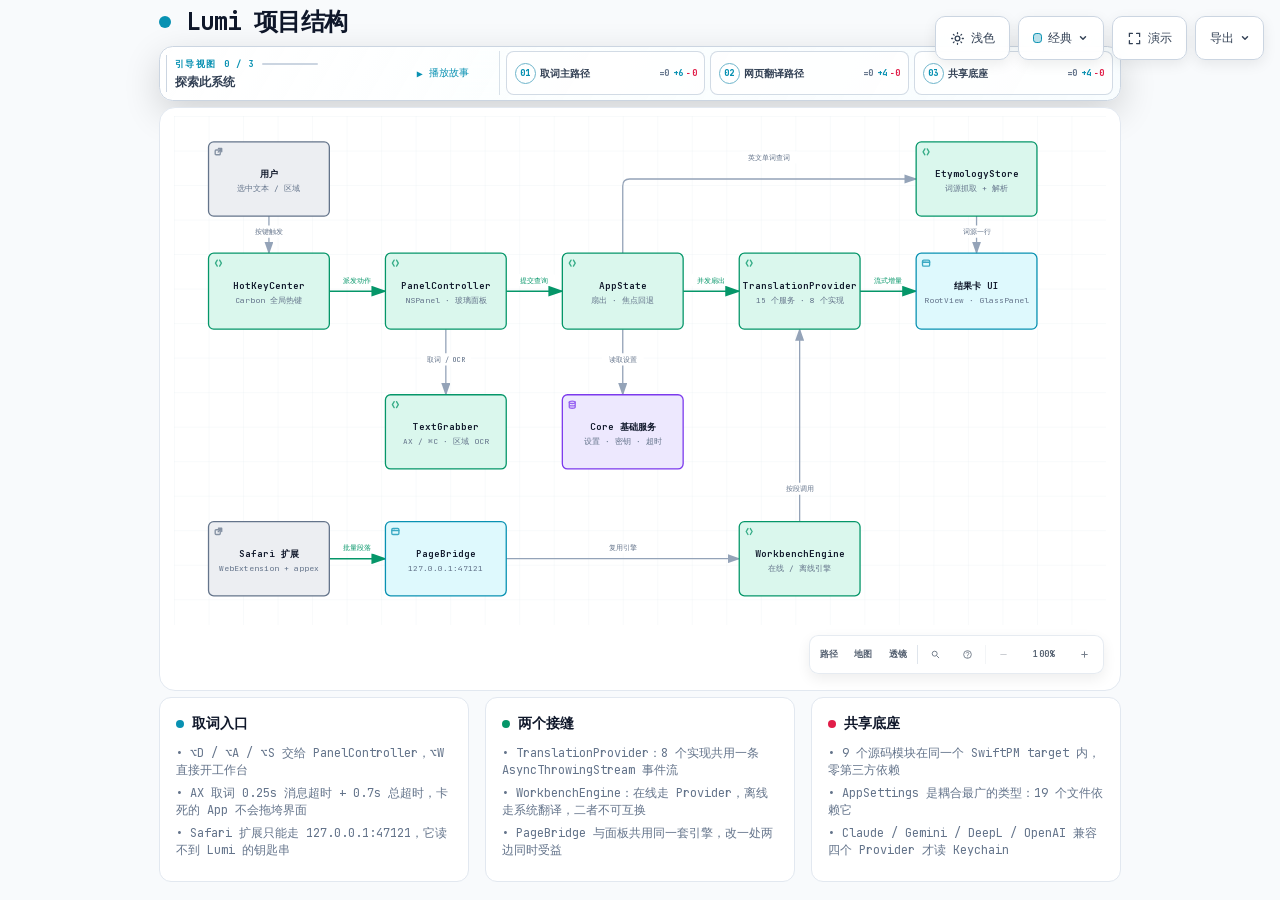
==== commit 18c84160: "docs: 全面核对文档与两张图，修正 6 处与代码不符的说法 按代码逐条验证后发现的问题（都不是"看起来差不多"，是事实错误）：  架构图 - "四个动作全部派发给 PanelController"" ====
--- a/docs/lumi-architecture.html
+++ b/docs/lumi-architecture.html
@@ -5232,8 +5232,8 @@
         <text data-detail="fine" x="520" y="239" class="t-backend" font-size="7" text-anchor="middle">@Observable</text>
         </g>
 
-        <g id="node-core" data-node-id="core" data-node-label="Core 基础服务" tabindex="0" role="button" aria-label="聚焦Core 基础服务，设置 · 密钥 · 超时, 架构组件" aria-pressed="false" data-node-kind="database" data-node-sublabel="设置 · 密钥 · 超时" data-node-tag="20 个文件引用" data-node-context="架构组件">
-          <title>Core 基础服务 · 设置 · 密钥 · 超时 · 架构组件 · 20 个文件引用</title>
+        <g id="node-core" data-node-id="core" data-node-label="Core 基础服务" tabindex="0" role="button" aria-label="聚焦Core 基础服务，设置 · 密钥 · 超时, 架构组件" aria-pressed="false" data-node-kind="database" data-node-sublabel="设置 · 密钥 · 超时" data-node-tag="19 个文件依赖" data-node-context="架构组件">
+          <title>Core 基础服务 · 设置 · 密钥 · 超时 · 架构组件 · 19 个文件依赖</title>
           <rect x="450" y="323" width="140" height="86" rx="6" class="c-mask"/>
           <rect x="450" y="323" width="140" height="86" rx="6" class="c-database" stroke-width="1.5"/>
           <g aria-hidden="true" data-semantic-sigil="database" class="semantic-sigil s-database" transform="translate(456 329) scale(0.6875)">
@@ -5242,7 +5242,7 @@
           </g>
           <text data-node-label="" data-detail-anchor="" x="520" y="364" class="t-primary" font-size="11" font-weight="600" text-anchor="middle">Core 基础服务</text>
         <text data-detail="context" x="520" y="380" class="t-muted" font-size="9" text-anchor="middle">设置 · 密钥 · 超时</text>
-        <text data-detail="fine" x="520" y="401" class="t-database" font-size="7" text-anchor="middle">20 个文件引用</text>
+        <text data-detail="fine" x="520" y="401" class="t-database" font-size="7" text-anchor="middle">19 个文件依赖</text>
         </g>
 
         <g id="node-provider" data-node-id="provider" data-node-label="TranslationProvider" tabindex="0" role="button" aria-label="聚焦TranslationProvider，15 个服务 · 8 个实现, 架构组件" aria-pressed="false" data-node-kind="backend" data-node-sublabel="15 个服务 · 8 个实现" data-node-tag="AsyncThrowingStream" data-node-context="架构组件">
@@ -5569,7 +5569,7 @@
           <h3>取词入口</h3>
         </div>
         <ul>
-          <li>&bull; Carbon 全局热键是唯一入口，四个动作全部派发给 PanelController</li>
+          <li>&bull; ⌥D / ⌥A / ⌥S 交给 PanelController，⌥W 直接开工作台</li>
           <li>&bull; AX 取词 0.25s 消息超时 + 0.7s 总超时，卡死的 App 不会拖垮界面</li>
           <li>&bull; Safari 扩展只能走 127.0.0.1:47121，它读不到 Lumi 的钥匙串</li>
         </ul>
@@ -5594,7 +5594,7 @@
         </div>
         <ul>
           <li>&bull; 9 个源码模块在同一个 SwiftPM target 内，零第三方依赖</li>
-          <li>&bull; AppSettings 是耦合最广的类型，被 20 个文件引用</li>
+          <li>&bull; AppSettings 是耦合最广的类型：19 个文件依赖它</li>
           <li>&bull; Claude / Gemini / DeepL / OpenAI 兼容四个 Provider 才读 Keychain</li>
         </ul>
       </div>
